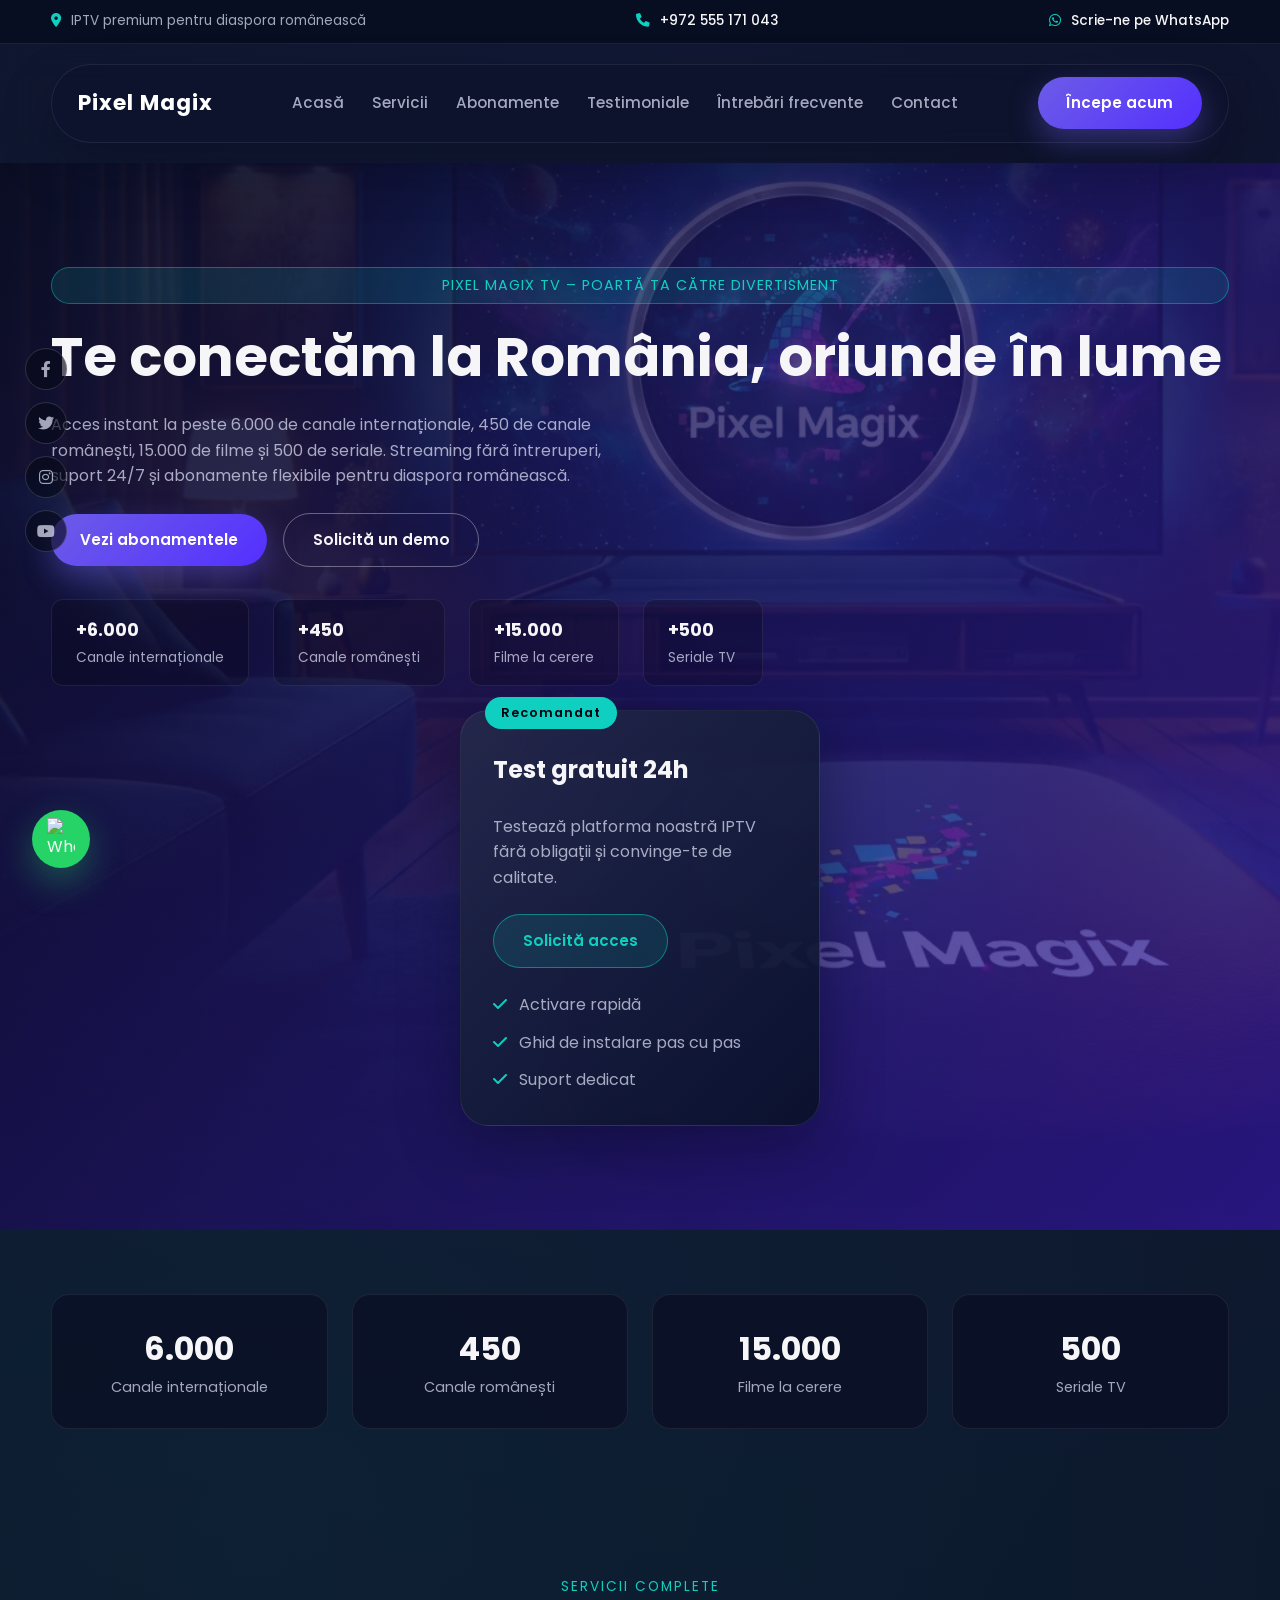
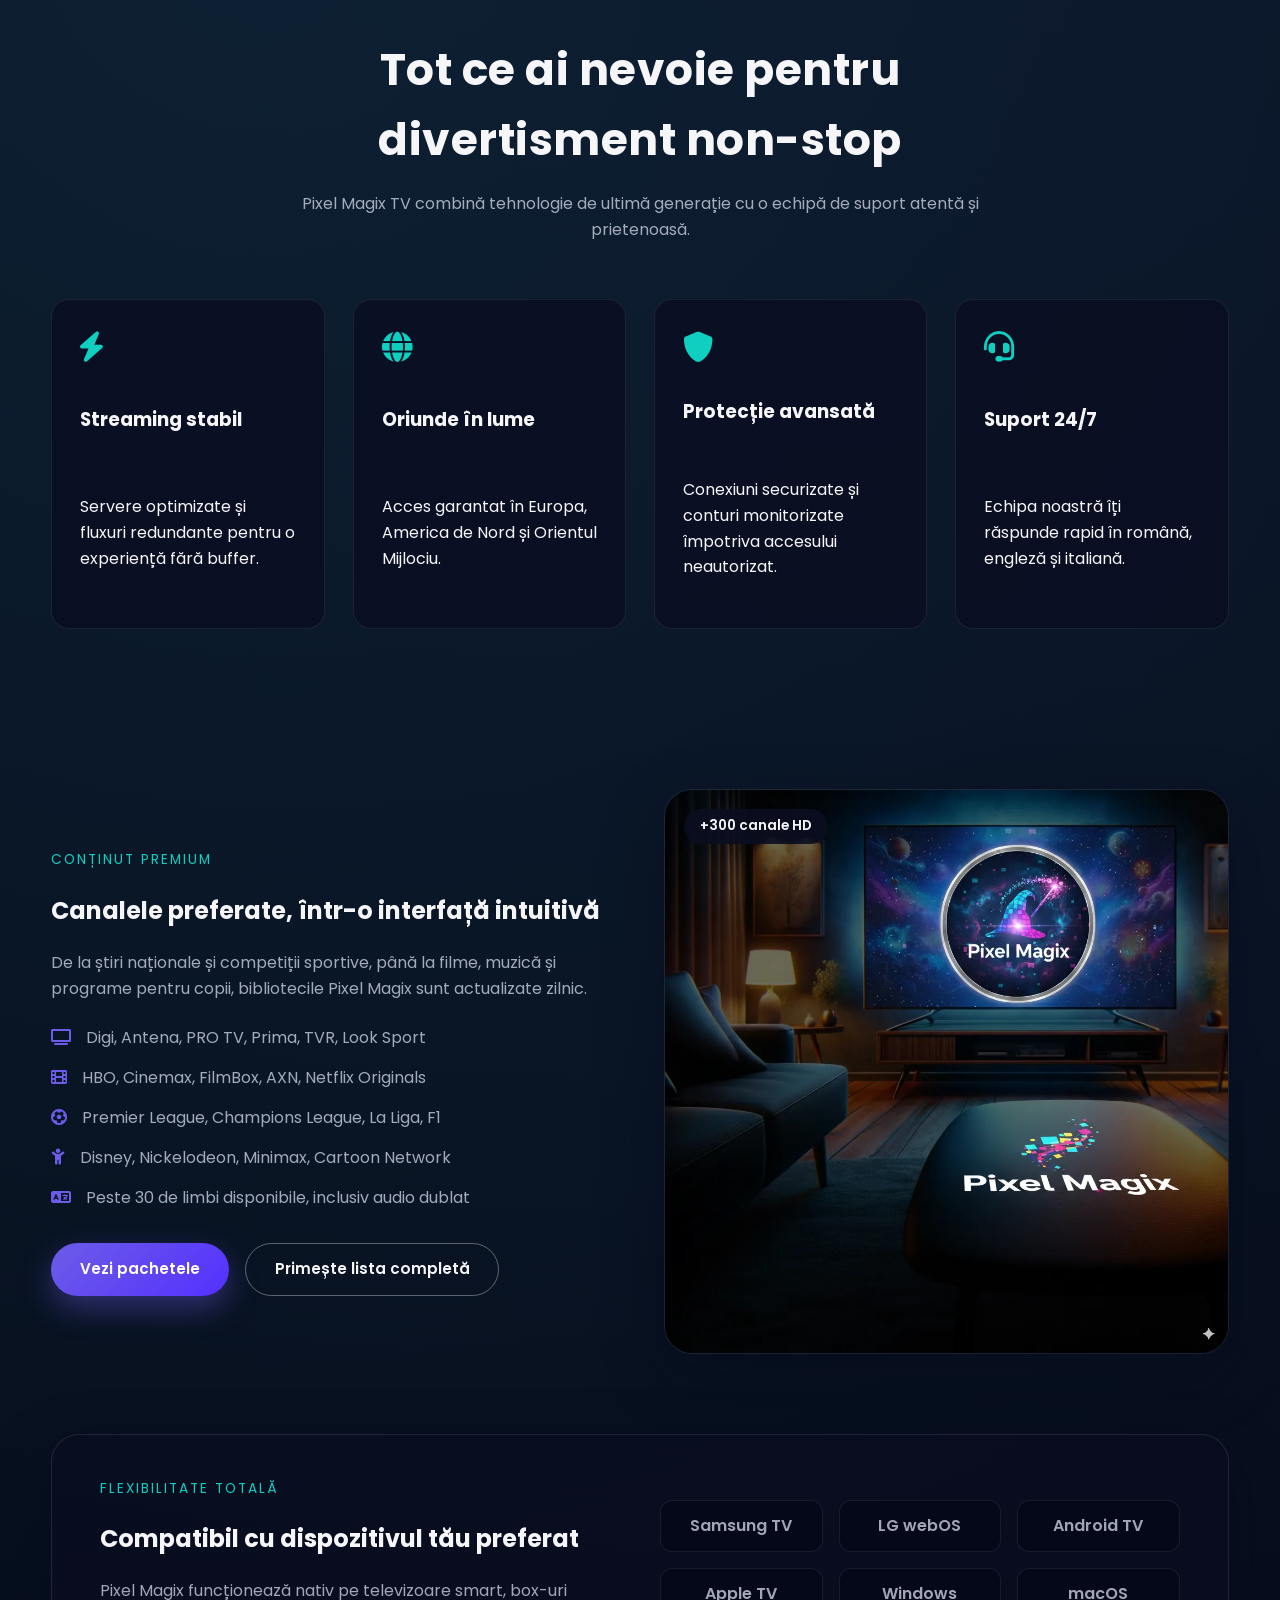
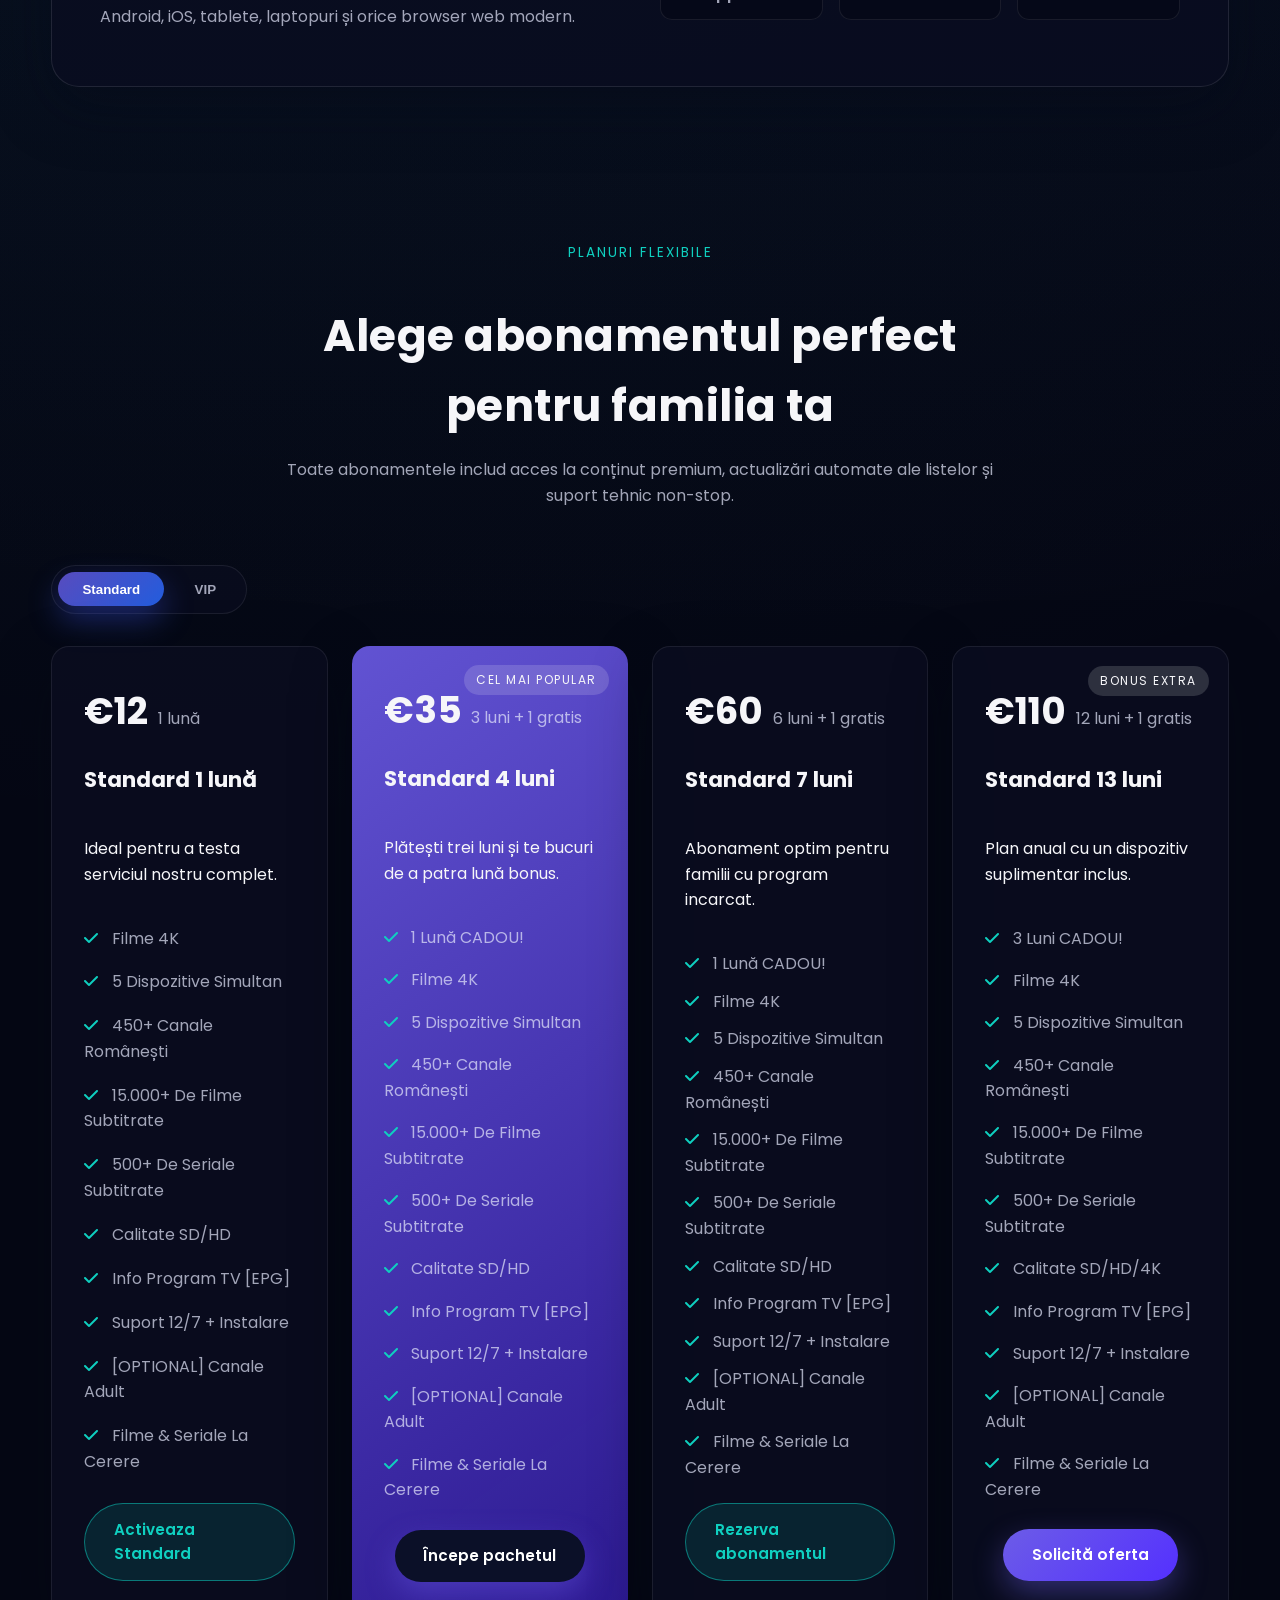
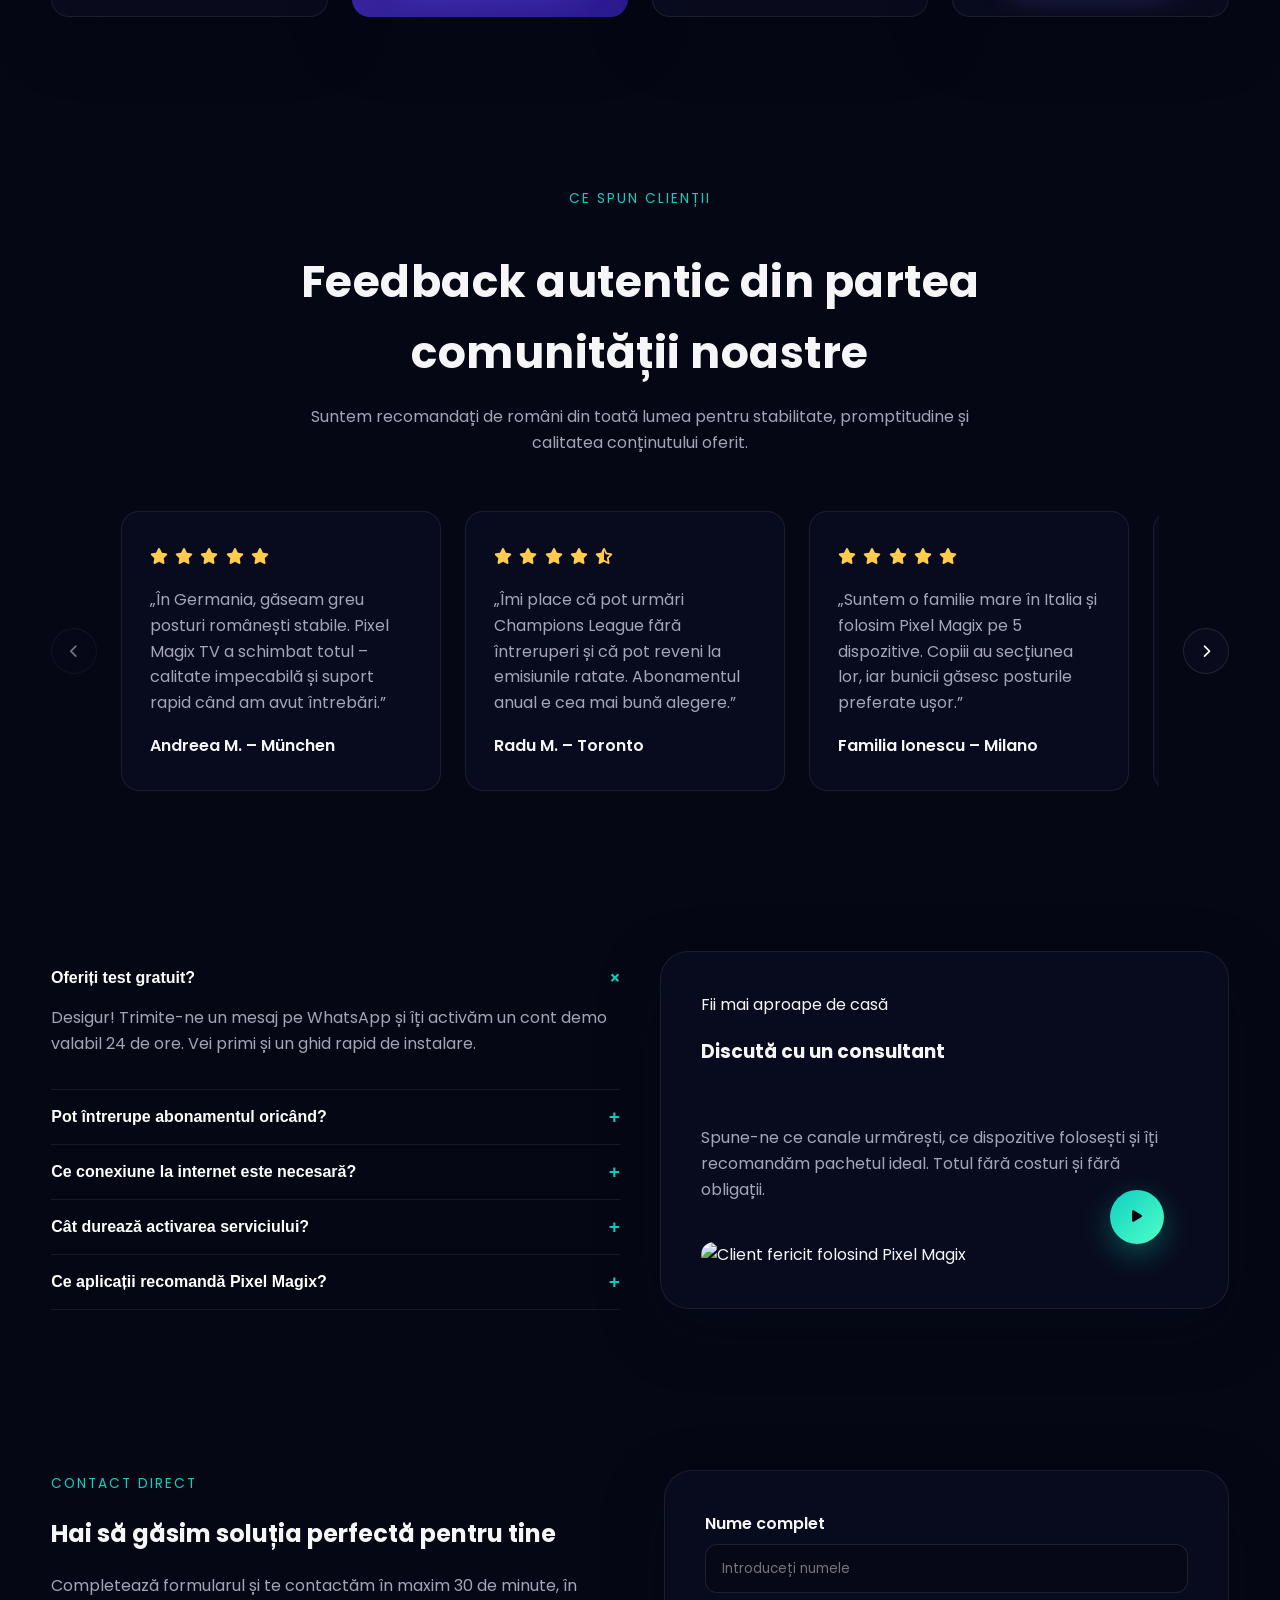
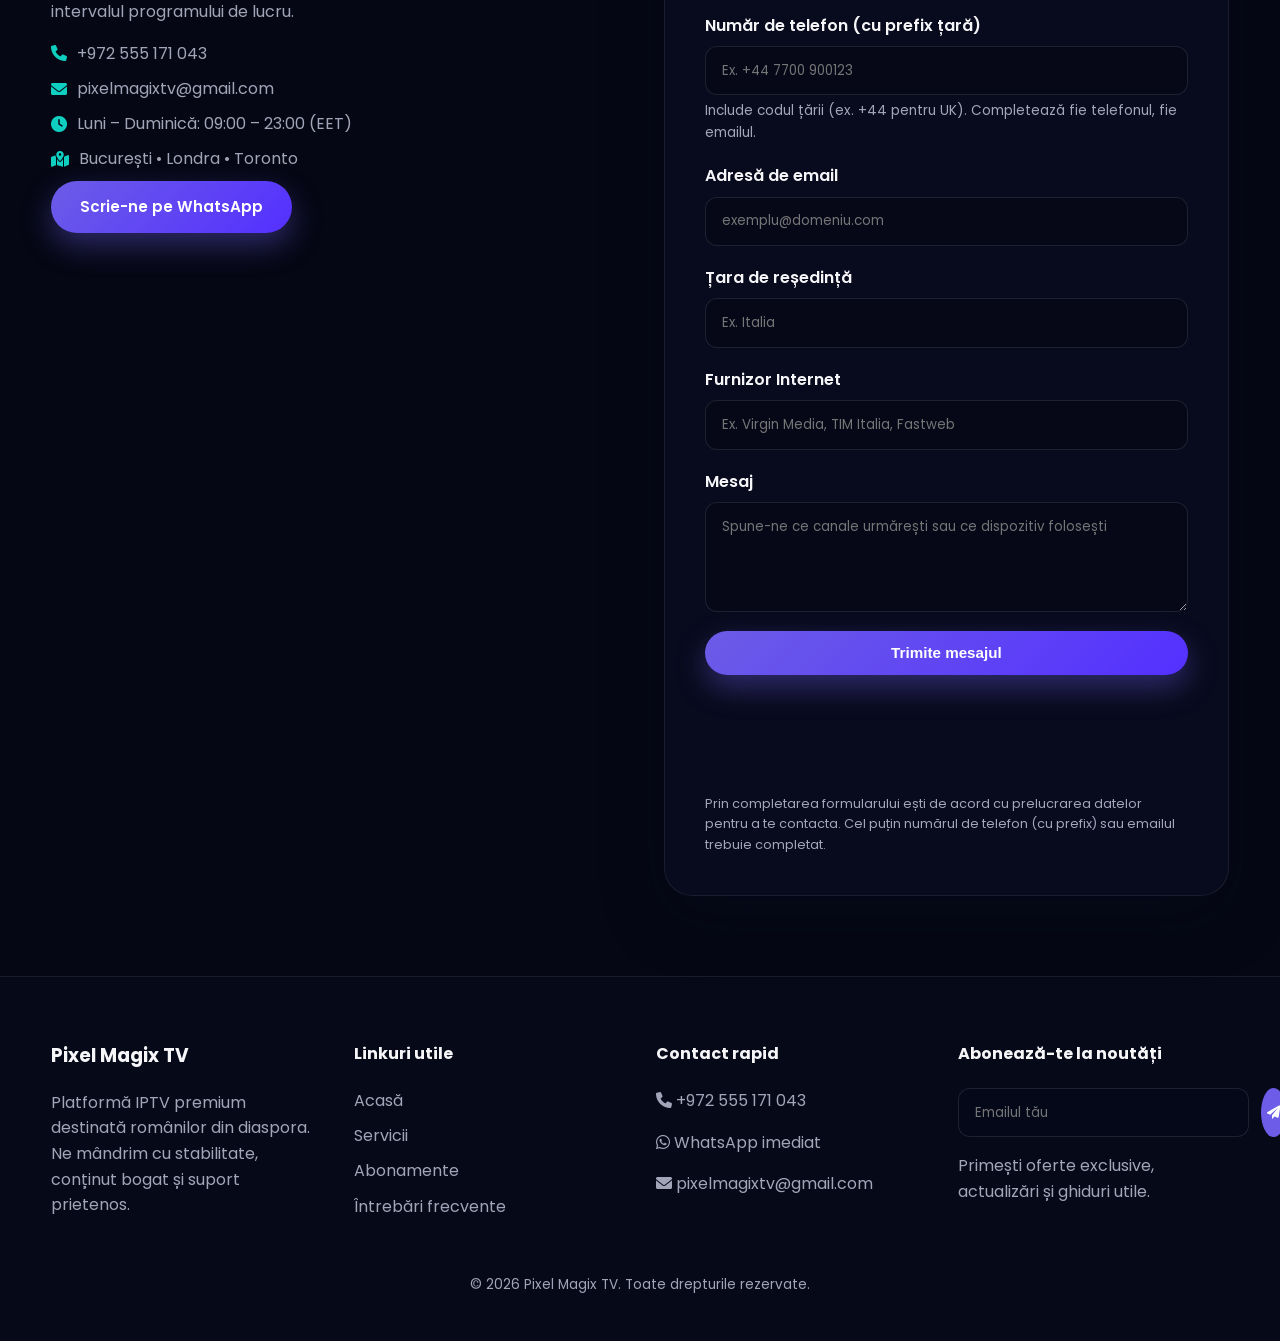
==== index.html @ f7259705 "feat(contact): integrate EmailJS for form submission with spam protection - Add EmailJS SDK script t" ====
﻿<!DOCTYPE html>
<html lang="ro">

<head>
    <meta charset="UTF-8">
    <meta name="viewport" content="width=device-width, initial-scale=1.0">
    <title>Pixel Magix TV – Poartă ta către divertisment</title>
    <meta name="description"
        content="Pixel Magix TV aduce cele mai îndrăgite canale, filme și seriale direct la tine, oriunde în lume. Descoperă abonamente flexibile, suport rapid și soluții IPTV premium.">
    <link rel="stylesheet" href="style.css">
    <link href="https://fonts.googleapis.com/css2?family=Poppins:wght@300;400;500;600;700&display=swap"
        rel="stylesheet">
    <link href="https://unpkg.com/aos@2.3.1/dist/aos.css" rel="stylesheet">
    <link rel="stylesheet" href="https://cdnjs.cloudflare.com/ajax/libs/font-awesome/6.0.0-beta3/css/all.min.css">
</head>

<body>
    <canvas id="fluid" class="fluid-canvas" aria-hidden="true"></canvas>

    <header class="top-bar">
        <div class="container top-bar__content">
            <span><i class="fas fa-map-marker-alt"></i> IPTV premium pentru diaspora românească</span>
            <span><i class="fas fa-phone"></i> <a href="https://wa.me/972555171043" target="_blank" rel="noopener">+972
                    555 171 043</a></span>
            <span><i class="fab fa-whatsapp"></i> <a href="https://wa.me/972555171043" target="_blank"
                    rel="noopener">Scrie-ne pe WhatsApp</a></span>
        </div>
    </header>

    <header class="navbar">
        <div class="container navbar__container">
            <a href="#hero" class="logo">Pixel Magix</a>
            <nav class="main-nav">
                <ul class="nav-links">
                    <li><a href="#hero">Acasă</a></li>
                    <li><a href="#servicii">Servicii</a></li>
                    <li><a href="#abonamente">Abonamente</a></li>
                    <li><a href="#testimoniale">Testimoniale</a></li>
                    <li><a href="#faq">Întrebări frecvente</a></li>
                    <li><a href="#contact">Contact</a></li>
                </ul>
            </nav>
            <div class="nav-buttons">
                <a href="https://wa.me/972555171043" class="btn btn--primary">Începe acum</a>
                <button class="hamburger" aria-label="Deschide meniul">
                    <span></span>
                    <span></span>
                    <span></span>
                </button>
            </div>
        </div>
    </header>

    <div class="sidebar">
        <button class="close-btn" aria-label="Închide meniul">&times;</button>
        <div class="sidebar-content">
            <h3 class="sidebar-title">Pixel Magix</h3>
            <p class="sidebar-description">Cu Pixel Magix TV, distanța nu mai este o barieră. Oferim servicii IPTV
                sigure, rapide și curate, astfel încât să te poți bucura de canalele preferate oriunde ai fi pe glob.
            </p>
            <div class="sidebar-contact">
                <h4>Program suport</h4>
                <p><i class="fas fa-clock"></i> Luni – Duminică: 09:00 – 23:00</p>
                <p><i class="fas fa-phone"></i> <a href="https://wa.me/972555171043" target="_blank" rel="noopener">+972
                        555 171 043</a></p>
                <p><i class="fas fa-envelope"></i> <a href="mailto:pixelmagixtv@gmail.com">pixelmagixtv@gmail.com</a>
                </p>
            </div>
            <div class="social-media">
                <a href="https://www.facebook.com/RaduCristiBMCmedia/" target="_blank" rel="noopener"
                    aria-label="Facebook"><i class="fab fa-facebook-f"></i></a>
                <a href="#" aria-label="Twitter"><i class="fab fa-twitter"></i></a>
                <a href="#" aria-label="Instagram"><i class="fab fa-instagram"></i></a>
                <a href="#" aria-label="YouTube"><i class="fab fa-youtube"></i></a>
            </div>
        </div>
    </div>
    <div class="overlay"></div>

    <div class="social-icons-fixed">
        <a href="https://www.facebook.com/RaduCristiBMCmedia/" target="_blank" rel="noopener" aria-label="Facebook"><i
                class="fab fa-facebook-f"></i></a>
        <a href="#" aria-label="Twitter"><i class="fab fa-twitter"></i></a>
        <a href="#" aria-label="Instagram"><i class="fab fa-instagram"></i></a>
        <a href="#" aria-label="YouTube"><i class="fab fa-youtube"></i></a>
    </div>

    <main>
        <section id="hero" class="hero-section">
            <div class="hero-overlay"></div>
            <div class="container hero-content">
                <div class="hero-text" data-aos="fade-right">
                    <span class="hero-tag">Pixel Magix TV – Poartă ta către divertisment</span>
                    <h1 class="hero-title">Te conectăm la România, oriunde în lume</h1>
                    <p class="hero-subtitle">Acces instant la peste 6.000 de canale internaționale, 450 de canale
                        românești, 15.000 de filme și 500 de seriale. Streaming fără întreruperi, suport 24/7 și
                        abonamente flexibile pentru diaspora românească.</p>
                    <div class="hero-actions">
                        <a href="#abonamente" class="btn btn--primary">Vezi abonamentele</a>
                        <a href="#contact" class="btn btn--ghost">Solicită un demo</a>
                    </div>
                    <div class="hero-highlights">
                        <div>
                            <strong>+6.000</strong>
                            <span>Canale internaționale</span>
                        </div>
                        <div>
                            <strong>+450</strong>
                            <span>Canale românești</span>
                        </div>
                        <div>
                            <strong>+15.000</strong>
                            <span>Filme la cerere</span>
                        </div>
                        <div>
                            <strong>+500</strong>
                            <span>Seriale TV</span>
                        </div>
                    </div>
                    <div class="hero-media" data-aos="fade-left">
                        <div class="hero-card">
                            <span class="hero-card__tag">Recomandat</span>
                            <h3>Test gratuit 24h</h3>
                            <p>Testează platforma noastră IPTV fără obligații și convinge-te de calitate.</p>
                            <a href="https://wa.me/972555171043" class="btn btn--secondary">Solicită acces</a>
                            <ul class="hero-card__list">
                                <li><i class="fas fa-check"></i> Activare rapidă</li>
                                <li><i class="fas fa-check"></i> Ghid de instalare pas cu pas</li>
                                <li><i class="fas fa-check"></i> Suport dedicat</li>
                            </ul>
                        </div>
                    </div>
                </div>
        </section>
        <section id="stats" class="stats-section">
            <div class="container stats-grid">
                <article class="stat-card" data-aos="zoom-in" data-target="6000">
                    <span class="stat-value">0</span>
                    <span class="stat-label">Canale internaționale</span>
                </article>
                <article class="stat-card" data-aos="zoom-in" data-target="450">
                    <span class="stat-value">0</span>
                    <span class="stat-label">Canale românești</span>
                </article>
                <article class="stat-card" data-aos="zoom-in" data-target="15000">
                    <span class="stat-value">0</span>
                    <span class="stat-label">Filme la cerere</span>
                </article>
                <article class="stat-card" data-aos="zoom-in" data-target="500">
                    <span class="stat-value">0</span>
                    <span class="stat-label">Seriale TV</span>
                </article>
            </div>
        </section>

        <section id="servicii" class="services-section">
            <div class="container">
                <div class="section-header" data-aos="fade-up">
                    <span class="section-tag">Servicii complete</span>
                    <h2>Tot ce ai nevoie pentru divertisment non-stop</h2>
                    <p>Pixel Magix TV combină tehnologie de ultimă generație cu o echipă de suport atentă și
                        prietenoasă.</p>
                </div>
                <div class="services-grid">
                    <article class="service-card" data-aos="fade-up" data-aos-delay="50">
                        <i class="fas fa-bolt"></i>
                        <h3>Streaming stabil</h3>
                        <p>Servere optimizate și fluxuri redundante pentru o experiență fără buffer.</p>
                    </article>
                    <article class="service-card" data-aos="fade-up" data-aos-delay="150">
                        <i class="fas fa-globe"></i>
                        <h3>Oriunde în lume</h3>
                        <p>Acces garantat în Europa, America de Nord și Orientul Mijlociu.</p>
                    </article>
                    <article class="service-card" data-aos="fade-up" data-aos-delay="250">
                        <i class="fas fa-shield-alt"></i>
                        <h3>Protecție avansată</h3>
                        <p>Conexiuni securizate și conturi monitorizate împotriva accesului neautorizat.</p>
                    </article>
                    <article class="service-card" data-aos="fade-up" data-aos-delay="350">
                        <i class="fas fa-headset"></i>
                        <h3>Suport 24/7</h3>
                        <p>Echipa noastră îți răspunde rapid în română, engleză și italiană.</p>
                    </article>
                </div>
            </div>
        </section>

        <section id="channels" class="channels-section">
            <div class="container channels-grid">
                <div class="channels-text" data-aos="fade-right">
                    <span class="section-tag">Conținut premium</span>
                    <h2>Canalele preferate, într-o interfață intuitivă</h2>
                    <p>De la știri naționale și competiții sportive, până la filme, muzică și programe pentru copii,
                        bibliotecile Pixel Magix sunt actualizate zilnic.</p>
                    <ul class="channels-list">
                        <li><i class="fas fa-tv"></i> Digi, Antena, PRO TV, Prima, TVR, Look Sport</li>
                        <li><i class="fas fa-film"></i> HBO, Cinemax, FilmBox, AXN, Netflix Originals</li>
                        <li><i class="fas fa-futbol"></i> Premier League, Champions League, La Liga, F1</li>
                        <li><i class="fas fa-child"></i> Disney, Nickelodeon, Minimax, Cartoon Network</li>
                        <li><i class="fas fa-language"></i> Peste 30 de limbi disponibile, inclusiv audio dublat</li>
                    </ul>
                    <div class="channels-cta">
                        <a href="#abonamente" class="btn btn--primary">Vezi pachetele</a>
                        <a href="#contact" class="btn btn--ghost">Primește lista completă</a>
                    </div>
                </div>
                <div class="channels-media" data-aos="fade-left">
                    <div class="channels-card">
                        <img src="background.webp" alt="Interfața Pixel Magix" loading="lazy">
                        <div class="channels-card__badge">+300 canale HD</div>
                    </div>
                </div>
            </div>
        </section>

        <section id="devices" class="devices-section">
            <div class="container devices-grid" data-aos="fade-up">
                <div class="devices-text">
                    <span class="section-tag">Flexibilitate totală</span>
                    <h2>Compatibil cu dispozitivul tău preferat</h2>
                    <p>Pixel Magix funcționează nativ pe televizoare smart, box-uri Android, iOS, tablete, laptopuri și
                        orice browser web modern.</p>
                </div>
                <div class="devices-logos">
                    <span>Samsung TV</span>
                    <span>LG webOS</span>
                    <span>Android TV</span>
                    <span>Apple TV</span>
                    <span>Windows</span>
                    <span>macOS</span>
                </div>
            </div>
        </section>

        <section id="abonamente" class="pricing-section">
            <div class="container">
                <div class="section-header" data-aos="fade-up">
                    <span class="section-tag">Planuri flexibile</span>
                    <h2>Alege abonamentul perfect pentru familia ta</h2>
                    <p>Toate abonamentele includ acces la conținut premium, actualizări automate ale listelor și suport
                        tehnic non-stop.</p>
                </div>
                <div class="toggle-container" data-aos="fade-up">
                    <button class="toggle-btn active" data-plan="standard">Standard</button>
                    <button class="toggle-btn" data-plan="vip">VIP</button>
                </div>
                <div class="pricing-wrapper">
                    <div class="pricing-grid active" id="standard-plans">
                        <article class="pricing-card" data-aos="fade-up" data-aos-delay="50">
                            <div class="price-header">
                                <span class="price-value" data-price="12">€12</span>
                                <span class="price-duration">1 lună</span>
                            </div>
                            <h3 class="plan-name">Standard 1 lună</h3>
                            <p>Ideal pentru a testa serviciul nostru complet.</p>
                            <ul class="features-list">
                                <li><i class="fas fa-check"></i> Filme 4K</li>
                                <li><i class="fas fa-check"></i> 5 Dispozitive Simultan</li>
                                <li><i class="fas fa-check"></i> 450+ Canale Românești</li>
                                <li><i class="fas fa-check"></i> 15.000+ De Filme Subtitrate</li>
                                <li><i class="fas fa-check"></i> 500+ De Seriale Subtitrate</li>
                                <li><i class="fas fa-check"></i> Calitate SD/HD</li>
                                <li><i class="fas fa-check"></i> Info Program TV [EPG]</li>
                                <li><i class="fas fa-check"></i> Suport 12/7 + Instalare</li>
                                <li><i class="fas fa-check"></i> [OPTIONAL] Canale Adult</li>
                                <li><i class="fas fa-check"></i> Filme &amp; Seriale La Cerere</li>
                            </ul>
                            <a href="https://wa.me/972555171043" class="btn btn--secondary">Activeaza Standard</a>
                        </article>
                        <article class="pricing-card pricing-card--highlight" data-aos="fade-up" data-aos-delay="150">
                            <div class="price-header">
                                <span class="price-value" data-price="35">€35</span>
                                <span class="price-duration">3 luni + 1 gratis</span>
                            </div>
                            <h3 class="plan-name">Standard 4 luni</h3>
                            <span class="plan-badge">Cel mai popular</span>
                            <p>Plătești trei luni și te bucuri de a patra lună bonus.</p>
                            <ul class="features-list">
                                <li><i class="fas fa-check"></i> 1 Lună CADOU!</li>
                                <li><i class="fas fa-check"></i> Filme 4K</li>
                                <li><i class="fas fa-check"></i> 5 Dispozitive Simultan</li>
                                <li><i class="fas fa-check"></i> 450+ Canale Românești</li>
                                <li><i class="fas fa-check"></i> 15.000+ De Filme Subtitrate</li>
                                <li><i class="fas fa-check"></i> 500+ De Seriale Subtitrate</li>
                                <li><i class="fas fa-check"></i> Calitate SD/HD</li>
                                <li><i class="fas fa-check"></i> Info Program TV [EPG]</li>
                                <li><i class="fas fa-check"></i> Suport 12/7 + Instalare</li>
                                <li><i class="fas fa-check"></i> [OPTIONAL] Canale Adult</li>
                                <li><i class="fas fa-check"></i> Filme &amp; Seriale La Cerere</li>
                            </ul>
                            <a href="https://wa.me/972555171043" class="btn btn--primary">Începe pachetul</a>
                        </article>
                        <article class="pricing-card" data-aos="fade-up" data-aos-delay="250">
                            <div class="price-header">
                                <span class="price-value" data-price="60">€60</span>
                                <span class="price-duration">6 luni + 1 gratis</span>
                            </div>
                            <h3 class="plan-name">Standard 7 luni</h3>
                            <p>Abonament optim pentru familii cu program incarcat.</p>
                            <ul class="features-list">
                                <li><i class="fas fa-check"></i> 1 Lună CADOU!</li>
                                <li><i class="fas fa-check"></i> Filme 4K</li>
                                <li><i class="fas fa-check"></i> 5 Dispozitive Simultan</li>
                                <li><i class="fas fa-check"></i> 450+ Canale Românești</li>
                                <li><i class="fas fa-check"></i> 15.000+ De Filme Subtitrate</li>
                                <li><i class="fas fa-check"></i> 500+ De Seriale Subtitrate</li>
                                <li><i class="fas fa-check"></i> Calitate SD/HD</li>
                                <li><i class="fas fa-check"></i> Info Program TV [EPG]</li>
                                <li><i class="fas fa-check"></i> Suport 12/7 + Instalare</li>
                                <li><i class="fas fa-check"></i> [OPTIONAL] Canale Adult</li>
                                <li><i class="fas fa-check"></i> Filme &amp; Seriale La Cerere</li>
                            </ul>
                            <a href="https://wa.me/972555171043" class="btn btn--secondary">Rezerva abonamentul</a>
                        </article>
                        <article class="pricing-card" data-aos="fade-up" data-aos-delay="350">
                            <div class="price-header">
                                <span class="price-value" data-price="110">€110</span>
                                <span class="price-duration">12 luni + 1 gratis</span>
                            </div>
                            <h3 class="plan-name">Standard 13 luni</h3>
                            <span class="plan-badge">Bonus extra</span>
                            <p>Plan anual cu un dispozitiv suplimentar inclus.</p>
                            <ul class="features-list">
                                <li><i class="fas fa-check"></i> 3 Luni CADOU!</li>
                                <li><i class="fas fa-check"></i> Filme 4K</li>
                                <li><i class="fas fa-check"></i> 5 Dispozitive Simultan</li>
                                <li><i class="fas fa-check"></i> 450+ Canale Românești</li>
                                <li><i class="fas fa-check"></i> 15.000+ De Filme Subtitrate</li>
                                <li><i class="fas fa-check"></i> 500+ De Seriale Subtitrate</li>
                                <li><i class="fas fa-check"></i> Calitate SD/HD/4K</li>
                                <li><i class="fas fa-check"></i> Info Program TV [EPG]</li>
                                <li><i class="fas fa-check"></i> Suport 12/7 + Instalare</li>
                                <li><i class="fas fa-check"></i> [OPTIONAL] Canale Adult</li>
                                <li><i class="fas fa-check"></i> Filme &amp; Seriale La Cerere</li>
                            </ul>
                            <a href="https://wa.me/972555171043" class="btn btn--primary">Solicită oferta</a>
                        </article>
                    </div>
                    <div class="pricing-grid" id="vip-plans">
                        <article class="pricing-card" data-aos="fade-up" data-aos-delay="50">
                            <div class="price-header">
                                <span class="price-value" data-price="14">€14</span>
                                <span class="price-duration">1 lună</span>
                            </div>
                            <h3 class="plan-name">VIP 1 lună</h3>
                            <p>Experienta premium pentru cei care vor maximum din prima zi.</p>
                            <ul class="features-list">
                                <li><i class="fas fa-check"></i> Filme 4K</li>
                                <li><i class="fas fa-check"></i> 5 Dispozitive Simultan</li>
                                <li><i class="fas fa-check"></i> 450+ Canale Românești</li>
                                <li><i class="fas fa-check"></i> Canale Internaționale</li>
                                <li><i class="fas fa-check"></i> 15.000+ De Filme Subtitrate</li>
                                <li><i class="fas fa-check"></i> 500+ De Seriale Subtitrate</li>
                                <li><i class="fas fa-check"></i> Calitate SD/HD/4K</li>
                                <li><i class="fas fa-check"></i> Info Program TV [EPG]</li>
                                <li><i class="fas fa-check"></i> Suport 12/7 + Instalare</li>
                                <li><i class="fas fa-check"></i> [OPTIONAL] Canale Adult</li>
                                <li><i class="fas fa-check"></i> Filme &amp; Seriale La Cerere</li>
                            </ul>
                            <a href="https://wa.me/972555171043" class="btn btn--secondary">Activeaza VIP</a>
                        </article>
                        <article class="pricing-card pricing-card--highlight" data-aos="fade-up" data-aos-delay="150">
                            <div class="price-header">
                                <span class="price-value" data-price="39">€39</span>
                                <span class="price-duration">3 luni + 1 gratis</span>
                            </div>
                            <h3 class="plan-name">VIP 4 luni</h3>
                            <span class="plan-badge">Preferatul clientilor</span>
                            <p>Plătești trei luni, primești a patra lună cadou plus acces premium.</p>
                            <ul class="features-list">
                                <li><i class="fas fa-check"></i> 1 Lună CADOU!</li>
                                <li><i class="fas fa-check"></i> Filme 4K</li>
                                <li><i class="fas fa-check"></i> 5 Dispozitive Simultan</li>
                                <li><i class="fas fa-check"></i> 450+ Canale Românești</li>
                                <li><i class="fas fa-check"></i> Canale Internaționale</li>
                                <li><i class="fas fa-check"></i> 15.000+ De Filme Subtitrate</li>
                                <li><i class="fas fa-check"></i> 500+ De Seriale Subtitrate</li>
                                <li><i class="fas fa-check"></i> Calitate SD/HD/4K</li>
                                <li><i class="fas fa-check"></i> Info Program TV [EPG]</li>
                                <li><i class="fas fa-check"></i> Suport 12/7 + Instalare</li>
                                <li><i class="fas fa-check"></i> [OPTIONAL] Canale Adult</li>
                                <li><i class="fas fa-check"></i> Filme &amp; Seriale La Cerere</li>
                            </ul>
                            <a href="https://wa.me/972555171043" class="btn btn--primary">Upgrade acum</a>
                        </article>
                        <article class="pricing-card" data-aos="fade-up" data-aos-delay="250">
                            <div class="price-header">
                                <span class="price-value" data-price="69">€69</span>
                                <span class="price-duration">6 luni + 2 gratis</span>
                            </div>
                            <h3 class="plan-name">VIP 8 luni</h3>
                            <p>Perfect pentru familii care vor toate avantajele premium.</p>
                            <ul class="features-list">
                                <li><i class="fas fa-check"></i> 2 Luni CADOU!</li>
                                <li><i class="fas fa-check"></i> Filme 4K</li>
                                <li><i class="fas fa-check"></i> 5 Dispozitive Simultan</li>
                                <li><i class="fas fa-check"></i> 450+ Canale Românești</li>
                                <li><i class="fas fa-check"></i> Canale Internaționale</li>
                                <li><i class="fas fa-check"></i> 15.000+ De Filme Subtitrate</li>
                                <li><i class="fas fa-check"></i> 500+ De Seriale Subtitrate</li>
                                <li><i class="fas fa-check"></i> Calitate SD/HD/4K</li>
                                <li><i class="fas fa-check"></i> Info Program TV [EPG]</li>
                                <li><i class="fas fa-check"></i> Suport 12/7 + Instalare</li>
                                <li><i class="fas fa-check"></i> [OPTIONAL] Canale Adult</li>
                                <li><i class="fas fa-check"></i> Filme &amp; Seriale La Cerere</li>
                            </ul>
                            <a href="https://wa.me/972555171043" class="btn btn--secondary">Rezerva VIP</a>
                        </article>
                        <article class="pricing-card" data-aos="fade-up" data-aos-delay="350">
                            <div class="price-header">
                                <span class="price-value" data-price="139">€139</span>
                                <span class="price-duration">12 luni + 2 gratis</span>
                            </div>
                            <h3 class="plan-name">VIP 14 luni</h3>
                            <span class="plan-badge">Maxim avantaj</span>
                            <p>Plan anual cu două luni bonus și suport complet dedicat.</p>
                            <ul class="features-list">
                                <li><i class="fas fa-check"></i> 4 Luni CADOU!</li>
                                <li><i class="fas fa-check"></i> Filme 4K</li>
                                <li><i class="fas fa-check"></i> 5 Dispozitive Simultan</li>
                                <li><i class="fas fa-check"></i> 450+ Canale Românești</li>
                                <li><i class="fas fa-check"></i> Canale Internaționale</li>
                                <li><i class="fas fa-check"></i> 15.000+ De Filme Subtitrate</li>
                                <li><i class="fas fa-check"></i> 500+ De Seriale Subtitrate</li>
                                <li><i class="fas fa-check"></i> Calitate SD/HD/4K</li>
                                <li><i class="fas fa-check"></i> Info Program TV [EPG]</li>
                                <li><i class="fas fa-check"></i> Suport 12/7 + Instalare</li>
                                <li><i class="fas fa-check"></i> [OPTIONAL] Canale Adult</li>
                                <li><i class="fas fa-check"></i> Filme &amp; Seriale La Cerere</li>
                            </ul>
                            <a href="https://wa.me/972555171043" class="btn btn--primary">Discută cu noi</a>
                        </article>
                    </div>
                </div>
            </div>
        </section>

        <section id="testimoniale" class="testimonials-section">
            <div class="container">
                <div class="section-header" data-aos="fade-up">
                    <span class="section-tag">Ce spun clienții</span>
                    <h2>Feedback autentic din partea comunității noastre</h2>
                    <p>Suntem recomandați de români din toată lumea pentru stabilitate, promptitudine și calitatea
                        conținutului oferit.</p>
                </div>
                <div class="testimonials-slider" data-aos="fade-up">
                    <button class="slider-btn slider-btn--prev" aria-label="Anterior"><i
                            class="fas fa-chevron-left"></i></button>
                    <div class="testimonials-window">
                        <div class="testimonials-track">
                            <article class="testimonial-card">
                                <div class="testimonial-rating">
                                    <i class="fas fa-star"></i>
                                    <i class="fas fa-star"></i>
                                    <i class="fas fa-star"></i>
                                    <i class="fas fa-star"></i>
                                    <i class="fas fa-star"></i>
                                </div>
                                <p>„În Germania, găseam greu posturi românești stabile. Pixel Magix TV a schimbat totul
                                    – calitate impecabilă și suport rapid când am avut întrebări.”</p>
                                <span class="testimonial-author">Andreea M. – München</span>
                            </article>
                            <article class="testimonial-card">
                                <div class="testimonial-rating">
                                    <i class="fas fa-star"></i>
                                    <i class="fas fa-star"></i>
                                    <i class="fas fa-star"></i>
                                    <i class="fas fa-star"></i>
                                    <i class="fas fa-star-half-alt"></i>
                                </div>
                                <p>„Îmi place că pot urmări Champions League fără întreruperi și că pot reveni la
                                    emisiunile ratate. Abonamentul anual e cea mai bună alegere.”</p>
                                <span class="testimonial-author">Radu M. – Toronto</span>
                            </article>
                            <article class="testimonial-card">
                                <div class="testimonial-rating">
                                    <i class="fas fa-star"></i>
                                    <i class="fas fa-star"></i>
                                    <i class="fas fa-star"></i>
                                    <i class="fas fa-star"></i>
                                    <i class="fas fa-star"></i>
                                </div>
                                <p>„Suntem o familie mare în Italia și folosim Pixel Magix pe 5 dispozitive. Copiii au
                                    secțiunea lor, iar bunicii găsesc posturile preferate ușor.”</p>
                                <span class="testimonial-author">Familia Ionescu – Milano</span>
                            </article>
                            <article class="testimonial-card">
                                <div class="testimonial-rating">
                                    <i class="fas fa-star"></i>
                                    <i class="fas fa-star"></i>
                                    <i class="fas fa-star"></i>
                                    <i class="fas fa-star"></i>
                                    <i class="fas fa-star"></i>
                                </div>
                                <p>„Suportul tehnic răspunde rapid, iar platforma rămâne stabilă chiar și la meciuri
                                    importante.”</p>
                                <span class="testimonial-author">Marius M. – Londra</span>
                            </article>
                        </div>
                    </div>
                    <button class="slider-btn slider-btn--next" aria-label="Următor"><i
                            class="fas fa-chevron-right"></i></button>
                </div>
            </div>
        </section>
        <section id="faq" class="faq-section">
            <div class="container faq-container">
                <div class="faq-left" data-aos="fade-right">
                    <div class="faq-item">
                        <button class="faq-question active">Oferiți test gratuit?</button>
                        <div class="faq-answer" style="max-height: fit-content;">
                            <p>Desigur! Trimite-ne un mesaj pe WhatsApp și îți activăm un cont demo valabil 24 de ore.
                                Vei primi și un ghid rapid de instalare.</p>
                        </div>
                    </div>
                    <div class="faq-item">
                        <button class="faq-question">Pot întrerupe abonamentul oricând?</button>
                        <div class="faq-answer">
                            <p>Abonamentele se prelungesc doar la cerere. Nu percepem plăți recurente automate, astfel
                                încât să controlezi în totalitate abonamentul.</p>
                        </div>
                    </div>
                    <div class="faq-item">
                        <button class="faq-question">Ce conexiune la internet este necesară?</button>
                        <div class="faq-answer">
                            <p>Pentru canale difuzate în format:<br>- 4K: minim 80 Mbit/s<br>- FULL HD: minim 40
                                Mbit/s<br>- HD: minim 30 Mbit/s<br>- SD: minim 8 Mbit/s<br>Pentru cea mai bună
                                performanță, conectează dispozitivul prin cablu sau Wi-Fi 5 GHz.</p>
                        </div>
                    </div>
                    <div class="faq-item">
                        <button class="faq-question">Cât durează activarea serviciului?</button>
                        <div class="faq-answer">
                            <p>După confirmarea plății, activăm abonamentul în 5-10 minute. Îți trimitem credențialele
                                și instrucțiunile direct pe email sau WhatsApp.</p>
                        </div>
                    </div>
                    <div class="faq-item">
                        <button class="faq-question">Ce aplicații recomandă Pixel Magix?</button>
                        <div class="faq-answer">
                            <p>BMC sau XCloud TV. La cerere, îți configurăm remote aplicația preferată.</p>
                        </div>
                    </div>
                </div>
                <div class="faq-right" data-aos="fade-left">
                    <div class="promo-card">
                        <div class="promo-header">
                            <span class="promo-tag">Fii mai aproape de casă</span>
                            <h3 class="promo-title">Discută cu un consultant</h3>
                        </div>
                        <p class="promo-description">Spune-ne ce canale urmărești, ce dispozitive folosești și îți
                            recomandăm pachetul ideal. Totul fără costuri și fără obligații.</p>
                        <div class="promo-image-container">
                            <img src="https://images.unsplash.com/photo-1525182008055-f88b95ff7980?auto=format&fit=crop&w=600&q=80"
                                alt="Client fericit folosind Pixel Magix" loading="lazy">
                            <button class="play-button" aria-label="Vezi prezentarea"><i
                                    class="fas fa-play"></i></button>
                        </div>
                    </div>
                </div>
            </div>
        </section>

        <section id="contact" class="contact-section">
            <div class="container contact-grid">
                <div class="contact-info" data-aos="fade-right">
                    <span class="section-tag">Contact direct</span>
                    <h2>Hai să găsim soluția perfectă pentru tine</h2>
                    <p>Completează formularul și te contactăm în maxim 30 de minute, în intervalul programului de lucru.
                    </p>
                    <div class="contact-details">
                        <p><i class="fas fa-phone"></i> <a href="https://wa.me/972555171043" target="_blank"
                                rel="noopener">+972 555 171 043</a></p>
                        <p><i class="fas fa-envelope"></i> <a
                                href="mailto:pixelmagixtv@gmail.com">pixelmagixtv@gmail.com</a></p>
                        <p><i class="fas fa-clock"></i> Luni – Duminică: 09:00 – 23:00 (EET)</p>
                        <p><i class="fas fa-map-marked-alt"></i> București • Londra • Toronto</p>
                    </div>
                    <div class="contact-cta">
                        <a href="https://wa.me/972555171043" class="btn btn--primary">Scrie-ne pe WhatsApp</a>
                    </div>
                </div>
                <div class="contact-form" data-aos="fade-left">
                    <form id="contact-form" action="#" method="post" aria-label="Formular contact">
                        <div class="form-group">
                            <label for="nume">Nume complet</label>
                            <input type="text" id="nume" name="nume" placeholder="Introduceți numele" required>
                        </div>
                        <div class="form-group">
                            <label for="telefon">Număr de telefon (cu prefix țară)</label>
                            <input type="tel" id="telefon" name="telefon" placeholder="Ex. +44 7700 900123">
                            <p class="input-note">Include codul țării (ex. +44 pentru UK). Completează fie telefonul, fie emailul.</p>
                        </div>
                        <div class="form-group">
                            <label for="email">Adresă de email</label>
                            <input type="email" id="email" name="email" placeholder="exemplu@domeniu.com">
                        </div>
                        <div class="form-group">
                            <label for="tara">Țara de reședință</label>
                            <input type="text" id="tara" name="tara" placeholder="Ex. Italia" required>
                        </div>
                        <div class="form-group">
                            <label for="furnizor">Furnizor Internet</label>
                            <input type="text" id="furnizor" name="furnizor"
                                placeholder="Ex. Virgin Media, TIM Italia, Fastweb">
                        </div>
                        <div class="form-group">
                            <label for="mesaj">Mesaj</label>
                            <textarea id="mesaj" name="mesaj" rows="4"
                                placeholder="Spune-ne ce canale urmărești sau ce dispozitiv folosești"></textarea>
                        </div>
                        <button type="submit" class="btn btn--primary">Trimite mesajul</button>
                        <div class="form-status" role="status" aria-live="polite" aria-atomic="true"
                            aria-hidden="true">
                            <i class="fas fa-check-circle" aria-hidden="true"></i>
                            <span>Mulțumim! Formularul a fost trimis. Revenim cât mai rapid.</span>
                        </div>
                        <div class="form-group" style="position: absolute; left: -9999px; opacity: 0; pointer-events: none;" aria-hidden="true">
                            <label for="website">Nu completa acest câmp</label>
                            <input type="text" id="website" name="website" tabindex="-1" autocomplete="off">
                        </div>
                        <p class="form-note">Prin completarea formularului ești de acord cu prelucrarea datelor pentru a
                            te contacta. Cel puțin numărul de telefon (cu prefix) sau emailul trebuie completat.</p>
                    </form>
                </div>
            </div>
        </section>
    </main>

    <footer class="footer-section">
        <div class="container footer-grid">
            <div class="footer-column">
                <h3>Pixel Magix TV</h3>
                <p>Platformă IPTV premium destinată românilor din diaspora. Ne mândrim cu stabilitate, conținut bogat și
                    suport prietenos.</p>
            </div>
            <div class="footer-column">
                <h4>Linkuri utile</h4>
                <ul>
                    <li><a href="#hero">Acasă</a></li>
                    <li><a href="#servicii">Servicii</a></li>
                    <li><a href="#abonamente">Abonamente</a></li>
                    <li><a href="#faq">Întrebări frecvente</a></li>
                </ul>
            </div>
            <div class="footer-column">
                <h4>Contact rapid</h4>
                <p><i class="fas fa-phone"></i> <a href="https://wa.me/972555171043" target="_blank" rel="noopener">+972
                        555 171 043</a></p>
                <p><i class="fab fa-whatsapp"></i> <a href="https://wa.me/972555171043" target="_blank"
                        rel="noopener">WhatsApp imediat</a></p>
                <p><i class="fas fa-envelope"></i> <a href="mailto:pixelmagixtv@gmail.com">pixelmagixtv@gmail.com</a>
                </p>
            </div>
            <div class="footer-column">
                <h4>Abonează-te la noutăți</h4>
                <form class="newsletter-form">
                    <input type="email" placeholder="Emailul tău">
                    <button type="submit"><i class="fas fa-paper-plane"></i></button>
                </form>
                <p class="newsletter-note">Primești oferte exclusive, actualizări și ghiduri utile.</p>
            </div>
        </div>
        <div class="footer-bottom">
            <p>&copy; <span id="current-year"></span> Pixel Magix TV. Toate drepturile rezervate.</p>
        </div>
    </footer>

    <button class="scroll-to-top" aria-label="Înapoi sus"><i class="fas fa-arrow-up"></i></button>

    <div class="whatsapp-bubble" id="whatsapp-bubble" aria-label="Deschide chat WhatsApp">
        <img src="https://upload.wikimedia.org/wikipedia/commons/6/6b/WhatsApp.svg" alt="WhatsApp">
    </div>

    <div class="whatsapp-chat-window" id="whatsapp-chat-window" role="dialog" aria-modal="true" aria-hidden="true">
        <div class="chat-header">
            <span>WhatsApp Chat</span>
            <button class="close-btn" id="close-chat-btn" aria-label="Închide chatul">&times;</button>
        </div>
        <div class="chat-body">
            <textarea id="whatsapp-message" placeholder="Scrie mesajul tău aici..."></textarea>
        </div>
        <div class="chat-footer">
            <button id="send-whatsapp-message">Trimite</button>
        </div>
    </div>

    <script src="https://unpkg.com/aos@2.3.1/dist/aos.js"></script>
    <script src="fluid-cursor.js" defer></script>
    <script src="https://cdn.jsdelivr.net/npm/@emailjs/browser@4/dist/email.min.js" defer></script>
    <script src="script.js"></script>
</body>

</html>
---- style.css ----
:root {
    --color-bg: #050714;
    --color-surface: rgba(14, 17, 37, 0.85);
    --color-card: rgba(20, 24, 48, 0.95);
    --color-primary: #6c5ce7;
    --color-primary-light: #9d8cff;
    --color-secondary: #0fd0c0;
    --color-accent: #ff6b6b;
    --color-text: #f6f6f9;
    --color-text-muted: rgba(230, 232, 252, 0.7);
    --color-border: rgba(255, 255, 255, 0.08);
    --shadow-soft: 0 20px 60px rgba(6, 9, 25, 0.4);
    --gradient-hero: linear-gradient(135deg, rgba(12, 16, 42, 0.8), rgba(52, 29, 168, 0.75));
    --gradient-card: linear-gradient(135deg, rgba(36, 41, 75, 0.9), rgba(8, 16, 40, 0.9));
    --radius-lg: 28px;
    --radius-md: 18px;
    --radius-sm: 12px;
    --transition: all 0.3s ease;
}

html {
    width: 100%;
    overflow-x: hidden;
}

* {
    box-sizing: border-box;
}

body {
    margin: 0;
    font-family: 'Poppins', sans-serif;
    line-height: 1.6;
    background: radial-gradient(circle at top, rgba(108, 92, 231, 0.12), transparent 50%) no-repeat,
        radial-gradient(circle at 20% 20%, rgba(15, 208, 192, 0.1), transparent 40%) no-repeat,
        var(--color-bg);
    color: var(--color-text);
    overflow-x: hidden;
}

img {
    max-width: 100%;
    display: block;
    border-radius: var(--radius-md);
}

a {
    color: inherit;
    text-decoration: none;
}

.container {
    width: min(1180px, 92%);
    margin: 0 auto;
}

.section-header {
    text-align: center;
    max-width: 720px;
    margin: 0 auto 3.5rem;
}

.section-header h2 {
    font-size: clamp(2rem, 4vw, 2.75rem);
    margin-bottom: 1rem;
    letter-spacing: 0.5px;
}

.section-header p {
    color: var(--color-text-muted);
    margin: 0;
}

.section-tag {
    display: inline-flex;
    align-items: center;
    justify-content: center;
    align-items: center;
    gap: 0.5rem;
    font-size: 0.85rem;
    letter-spacing: 2px;
    text-transform: uppercase;
    color: var(--color-secondary);
}

.btn {
    display: inline-flex;
    align-items: center;
    justify-content: center;
    align-items: center;
    justify-content: center;
    gap: 0.5rem;
    padding: 0.85rem 1.8rem;
    border-radius: 999px;
    border: none;
    font-weight: 600;
    font-size: 0.95rem;
    cursor: pointer;
    transition: var(--transition);
}

.btn--primary {
    background: linear-gradient(135deg, var(--color-primary), #5430ff);
    color: #fff;
    box-shadow: 0 12px 30px rgba(108, 92, 231, 0.4);
}

.btn--primary:hover {
    transform: translateY(-2px);
    box-shadow: 0 18px 35px rgba(108, 92, 231, 0.55);
}

.btn--secondary {
    background: rgba(15, 208, 192, 0.12);
    color: var(--color-secondary);
    border: 1px solid rgba(15, 208, 192, 0.5);
}

.btn--secondary:hover {
    background: rgba(15, 208, 192, 0.25);
}

.btn--ghost {
    background: transparent;
    color: var(--color-text);
    border: 1px solid rgba(255, 255, 255, 0.35);
}

.btn--ghost:hover {
    border-color: rgba(255, 255, 255, 0.6);
    color: #fff;
}

.top-bar {
    background: rgba(8, 13, 32, 0.85);
    backdrop-filter: blur(12px);
    border-bottom: 1px solid var(--color-border);
    color: var(--color-text-muted);
    font-size: 0.85rem;
}

.top-bar__content {
    display: flex;
    align-items: center;
    justify-content: space-between;
    gap: 1rem;
    padding: 0.65rem 0;
}

.top-bar__content i {
    color: var(--color-secondary);
    margin-right: 0.35rem;
}

.top-bar a {
    color: var(--color-text);
    font-weight: 500;
}

.navbar {
    position: sticky;
    top: 0;
    z-index: 1000;
    padding: 1.25rem 0;
    transition: background 0.4s ease, box-shadow 0.4s ease, padding 0.4s ease, transform 0.4s ease;
    backdrop-filter: blur(18px);
}

.navbar.navbar-scrolled {
    background: rgba(7, 10, 26, 0.85);
    box-shadow: 0 14px 40px rgba(3, 6, 22, 0.45);
    padding: 0.8rem 0;
}

.navbar__container {
    display: flex;
    align-items: center;
    justify-content: space-between;
    gap: 2rem;
    background: rgba(12, 17, 42, 0.6);
    border-radius: 999px;
    border: 1px solid rgba(255, 255, 255, 0.08);
    padding: 0.8rem 1.6rem;
    backdrop-filter: blur(18px);
    box-shadow: 0 25px 50px rgba(5, 8, 25, 0.35);
}

.logo {
    font-size: 1.35rem;
    font-weight: 700;
    color: #fff;
    letter-spacing: 1px;
}

.main-nav {
    flex: 1;
}

.nav-links {
    display: flex;
    align-items: center;
    justify-content: center;
    gap: 1.75rem;
    list-style: none;
    margin: 0;
    padding: 0;
}

.nav-links a {
    color: var(--color-text-muted);
    font-weight: 500;
    font-size: 0.95rem;
    position: relative;
    padding-bottom: 0.25rem;
    transition: var(--transition);
}

.nav-links a::after {
    content: '';
    position: absolute;
    left: 0;
    bottom: 0;
    height: 2px;
    width: 0;
    background: var(--color-secondary);
    transition: var(--transition);
}

.nav-links a:hover,
.nav-links a:focus {
    color: #fff;
}

.nav-links a:hover::after,
.nav-links a:focus::after,
.nav-links a.active::after {
    width: 100%;
}

.nav-buttons {
    display: flex;
    align-items: center;
    gap: 1rem;
}

.hamburger {
    display: none;
    flex-direction: column;
    justify-content: center;
    gap: 6px;
    width: 44px;
    height: 44px;
    border-radius: 50%;
    border: 1px solid rgba(255, 255, 255, 0.15);
    background: rgba(12, 15, 32, 0.6);
    cursor: pointer;
    transition: var(--transition);
}

.hamburger span {
    display: block;
    width: 50%;
    height: 2px;
    margin: 0 auto;
    background: #fff;
    border-radius: 10px;
}

.hamburger:hover {
    transform: translateY(-2px);
}

.hero-section {
    position: relative;
    padding: 6.5rem 0;
    background: url('background.webp') center/cover no-repeat;
    min-height: 90vh;
    display: flex;
    align-items: center;
}

.hero-overlay {
    position: absolute;
    inset: 0;
    background: var(--gradient-hero);
    z-index: 0;
}

.hero-content {
    position: relative;
    display: grid;
    grid-template-columns: repeat(auto-fit, minmax(280px, 1fr));
    align-items: center;
    gap: 2.5rem;
    z-index: 1;
}

.hero-text {
    display: flex;
    flex-direction: column;
    gap: 1.5rem;
}

.hero-tag {
    display: inline-flex;
    align-items: center;
    justify-content: center;
    align-items: center;
    gap: 0.5rem;
    padding: 0.4rem 1rem;
    border-radius: 999px;
    background: rgba(15, 208, 192, 0.12);
    border: 1px solid rgba(15, 208, 192, 0.4);
    color: var(--color-secondary);
    font-size: 0.9rem;
    letter-spacing: 1px;
    text-transform: uppercase;
}

.hero-title {
    font-size: clamp(2.5rem, 5vw, 3.4rem);
    line-height: 1.1;
    margin: 0;
}

.hero-subtitle {
    color: var(--color-text-muted);
    font-size: 1rem;
    max-width: 560px;
    margin: 0;
}

.hero-actions {
    display: flex;
    align-items: center;
    gap: 1rem;
    flex-wrap: wrap;
}

.hero-highlights {
    display: flex;
    gap: 1.5rem;
    margin-top: 0.5rem;
}

.hero-highlights div {
    background: rgba(0, 0, 0, 0.2);
    border: 1px solid rgba(255, 255, 255, 0.08);
    padding: 1rem 1.5rem;
    border-radius: var(--radius-sm);
    min-width: 120px;
    text-align: left;
}

.hero-highlights strong {
    display: block;
    font-size: 1.1rem;
}

.hero-highlights span {
    color: var(--color-text-muted);
    font-size: 0.85rem;
}

.hero-media {
    display: flex;
    justify-content: center;
}

.hero-card {
    background: var(--gradient-card);
    padding: 2rem;
    border-radius: var(--radius-lg);
    border: 1px solid rgba(255, 255, 255, 0.08);
    box-shadow: var(--shadow-soft);
    max-width: 360px;
    position: relative;
}

.hero-card__tag {
    position: absolute;
    top: -14px;
    left: 1.5rem;
    background: var(--color-secondary);
    color: #020410;
    padding: 0.35rem 1rem;
    border-radius: 999px;
    font-size: 0.8rem;
    font-weight: 600;
    letter-spacing: 1px;
}

.hero-card h3 {
    margin-top: 0.5rem;
    font-size: 1.5rem;
}

.hero-card p {
    color: var(--color-text-muted);
    margin-bottom: 1.5rem;
}

.hero-card__list {
    list-style: none;
    padding: 0;
    margin: 1.5rem 0 0;
    display: grid;
    gap: 0.75rem;
    color: var(--color-text-muted);
}

.hero-card__list i {
    color: var(--color-secondary);
    margin-right: 0.5rem;
}

.stats-section {
    padding: 4rem 0;
}

.stats-grid {
    display: grid;
    grid-template-columns: repeat(auto-fit, minmax(180px, 1fr));
    gap: 1.5rem;
}

.stat-card {
    background: rgba(10, 14, 35, 0.7);
    border: 1px solid rgba(255, 255, 255, 0.08);
    border-radius: var(--radius-md);
    padding: 1.75rem 1.5rem;
    text-align: center;
    position: relative;
    overflow: hidden;
}

.stat-card::after {
    content: '';
    position: absolute;
    inset: 0;
    background: radial-gradient(circle at top, rgba(108, 92, 231, 0.25), transparent 65%);
    opacity: 0;
    transition: var(--transition);
}

.stat-card:hover::after {
    opacity: 1;
}

.stat-value {
    font-size: 2rem;
    font-weight: 700;
    display: block;
}

.stat-label {
    color: var(--color-text-muted);
    font-size: 0.9rem;
}

.services-section {
    padding: 5rem 0;
}

.services-grid {
    display: grid;
    grid-template-columns: repeat(auto-fit, minmax(220px, 1fr));
    gap: 1.75rem;
}

.service-card {
    background: rgba(10, 13, 32, 0.75);
    border: 1px solid rgba(255, 255, 255, 0.08);
    border-radius: var(--radius-md);
    padding: 2rem 1.75rem;
    display: grid;
    gap: 1rem;
    transition: transform 0.4s ease, box-shadow 0.4s ease;
}

.service-card i {
    font-size: 1.9rem;
    color: var(--color-secondary);
}

.service-card:hover {
    transform: translateY(-8px);
    box-shadow: 0 18px 45px rgba(5, 10, 30, 0.45);
}

.channels-section {
    padding: 5rem 0 1rem;
}

.channels-grid {
    display: grid;
    grid-template-columns: repeat(auto-fit, minmax(280px, 1fr));
    gap: 3rem;
    align-items: center;
}

.channels-text p {
    color: var(--color-text-muted);
    margin: 1rem 0 1.5rem;
}

.channels-list {
    list-style: none;
    padding: 0;
    margin: 0 0 2rem;
    display: grid;
    gap: 0.9rem;
    color: var(--color-text-muted);
}

.channels-list i {
    color: var(--color-primary);
    margin-right: 0.65rem;
}

.channels-cta {
    display: flex;
    gap: 1rem;
    flex-wrap: wrap;
}

.channels-card {
    position: relative;
    border-radius: var(--radius-lg);
    overflow: hidden;
    border: 1px solid rgba(255, 255, 255, 0.08);
    box-shadow: var(--shadow-soft);
}

.channels-card__badge {
    position: absolute;
    top: 1.2rem;
    left: 1.2rem;
    background: rgba(11, 14, 32, 0.9);
    padding: 0.4rem 1rem;
    border-radius: 999px;
    font-weight: 600;
    font-size: 0.85rem;
}

.devices-section {
    padding: 4rem 0;
}

.devices-grid {
    display: grid;
    grid-template-columns: repeat(auto-fit, minmax(260px, 1fr));
    gap: 2.5rem;
    align-items: center;
    background: rgba(10, 13, 32, 0.75);
    padding: 2.5rem 3rem;
    border-radius: var(--radius-lg);
    border: 1px solid rgba(255, 255, 255, 0.1);
    box-shadow: var(--shadow-soft);
}

.devices-text p {
    color: var(--color-text-muted);
}

.devices-logos {
    display: grid;
    grid-template-columns: repeat(auto-fit, minmax(120px, 1fr));
    gap: 1rem;
    text-align: center;
    font-weight: 600;
    color: var(--color-text-muted);
}

.devices-logos span {
    padding: 0.75rem 1rem;
    border-radius: var(--radius-sm);
    background: rgba(6, 9, 25, 0.9);
    border: 1px solid rgba(255, 255, 255, 0.08);
    transition: var(--transition);
}

.devices-logos span:hover {
    color: #fff;
    border-color: rgba(255, 255, 255, 0.2);
}

.pricing-section {
    padding: 5.5rem 0;
}

.toggle-container {
    display: inline-flex;
    align-items: center;
    justify-content: center;
    background: rgba(10, 13, 32, 0.7);
    border-radius: 999px;
    padding: 0.4rem;
    border: 1px solid rgba(255, 255, 255, 0.08);
    margin: 0 auto 2rem;
    gap: 0.4rem;
}

.toggle-btn {
    background: transparent;
    border: none;
    padding: 0.6rem 1.5rem;
    border-radius: 999px;
    color: var(--color-text-muted);
    font-weight: 600;
    cursor: pointer;
    transition: var(--transition);
}

.toggle-btn.active {
    background: linear-gradient(135deg, rgba(108, 92, 231, 0.8), rgba(39, 107, 255, 0.85));
    color: #fff;
    box-shadow: 0 14px 30px rgba(63, 92, 255, 0.35);
}

.pricing-wrapper {
    position: relative;
}

.pricing-grid {
    display: none;
    grid-template-columns: repeat(auto-fit, minmax(260px, 1fr));
    gap: 1.5rem;
}

.pricing-grid.active {
    display: grid;
}

.pricing-card {
    background: rgba(11, 14, 32, 0.78);
    border-radius: var(--radius-md);
    padding: 2.2rem 2rem;
    border: 1px solid rgba(255, 255, 255, 0.08);
    box-shadow: 0 20px 60px rgba(5, 8, 20, 0.35);
    position: relative;
    overflow: hidden;
    display: flex;
    flex-direction: column;
    gap: 1.4rem;
    min-width: 0;
}

.pricing-card .features-list {
    flex-grow: 1;
}

.pricing-card .btn {
    margin-top: auto;
    align-self: center;
}

.pricing-card--highlight {
    background: linear-gradient(145deg, rgba(108, 92, 231, 0.9), rgba(52, 29, 168, 0.85));
    border: none;
}

.pricing-card--highlight .btn--primary,
.pricing-card--highlight .btn--secondary {
    background: #0b1028;
    color: #fff;
    border: none;
}

.pricing-card--highlight .btn--primary:hover {
    background: rgba(255, 255, 255, 0.12);
}

.plan-badge {
    position: absolute;
    top: 1.2rem;
    right: 1.2rem;
    font-size: 0.75rem;
    text-transform: uppercase;
    letter-spacing: 1.5px;
    background: rgba(255, 255, 255, 0.15);
    padding: 0.35rem 0.75rem;
    border-radius: 999px;
}

.price-header {
    display: flex;
    align-items: baseline;
    gap: 0.6rem;
}

.price-value {
    font-size: 2.3rem;
    font-weight: 700;
}

.price-duration {
    color: var(--color-text-muted);
}

.plan-name {
    font-size: 1.35rem;
    margin: 0;
}

.features-list {
    list-style: none;
    padding: 0;
    margin: 0;
    display: grid;
    gap: 0.75rem;
    color: var(--color-text-muted);
}

.features-list i {
    color: var(--color-secondary);
    margin-right: 0.6rem;
}

.testimonials-section {
    padding: 5rem 0;
}

.testimonials-slider {
    position: relative;
    display: flex;
    align-items: center;
    gap: 1.5rem;
}

.testimonials-window {
    overflow: hidden;
    flex: 1;
    scroll-snap-type: x mandatory;
}


.testimonial-card {
    background: rgba(10, 13, 32, 0.75);
    border-radius: var(--radius-md);
    border: 1px solid rgba(255, 255, 255, 0.08);
    padding: 2rem 1.75rem;
    display: grid;
    gap: 1.1rem;
    scroll-snap-align: start;
    min-height: 270px;
}

.testimonial-rating i {
    color: #ffcc4d;
    margin-right: 0.2rem;
}

.testimonial-card p {
    color: var(--color-text-muted);
    margin: 0;
}

.testimonial-author {
    font-weight: 600;
}

.slider-btn {
    width: 46px;
    height: 46px;
    border-radius: 50%;
    border: none;
    background: rgba(10, 13, 32, 0.8);
    color: #fff;
    cursor: pointer;
    display: grid;
    place-items: center;
    transition: var(--transition);
    border: 1px solid rgba(255, 255, 255, 0.1);
}

.slider-btn:hover {
    transform: translateY(-2px);
    background: rgba(108, 92, 231, 0.8);
}

.slider-btn:disabled {
    opacity: 0.45;
    cursor: default;
    pointer-events: none;
}

.faq-section {
    padding: 5rem 0;
}

.faq-container {
    display: grid;
    grid-template-columns: repeat(auto-fit, minmax(280px, 1fr));
    gap: 2.5rem;
}

.faq-item {
    border-bottom: 1px solid rgba(255, 255, 255, 0.08);
    padding: 1rem 0;
}

.faq-question {
    width: 100%;
    background: none;
    border: none;
    color: #fff;
    text-align: left;
    font-size: 1rem;
    font-weight: 600;
    padding: 0;
    cursor: pointer;
    display: flex;
    justify-content: space-between;
    align-items: center;
}

.faq-question::after {
    content: '+';
    font-size: 1.2rem;
    color: var(--color-secondary);
    transition: transform 0.3s ease;
}

.faq-question.active::after {
    transform: rotate(45deg);
}

.faq-answer {
    max-height: 0;
    overflow: hidden;
    transition: max-height 0.35s ease;
}

.faq-answer p {
    color: var(--color-text-muted);
}

.promo-card {
    background: rgba(10, 13, 32, 0.78);
    border-radius: var(--radius-lg);
    border: 1px solid rgba(255, 255, 255, 0.08);
    padding: 2.5rem;
    box-shadow: var(--shadow-soft);
    display: grid;
    gap: 1.5rem;
}

.promo-description {
    color: var(--color-text-muted);
}

.promo-image-container {
    position: relative;
}

.play-button {
    position: absolute;
    bottom: 1.5rem;
    right: 1.5rem;
    width: 54px;
    height: 54px;
    border-radius: 50%;
    border: none;
    background: linear-gradient(135deg, var(--color-secondary), #4fffc9);
    color: #030511;
    cursor: pointer;
    display: grid;
    place-items: center;
    box-shadow: 0 10px 30px rgba(15, 208, 192, 0.35);
}

.play-button:hover {
    transform: scale(1.05);
}

.contact-section {
    padding: 5rem 0;
}

.contact-grid {
    display: grid;
    grid-template-columns: repeat(auto-fit, minmax(280px, 1fr));
    gap: 3rem;
    align-items: start;
}

.contact-info p {
    color: var(--color-text-muted);
}

.contact-details p {
    display: flex;
    align-items: center;
    gap: 0.6rem;
    margin: 0.6rem 0;
}

.contact-details i {
    color: var(--color-secondary);
}

.contact-form form {
    background: rgba(10, 13, 32, 0.75);
    padding: 2.5rem;
    border-radius: var(--radius-lg);
    border: 1px solid rgba(255, 255, 255, 0.08);
    box-shadow: var(--shadow-soft);
    display: grid;
    gap: 1.2rem;
}

.form-group {
    display: grid;
    gap: 0.5rem;
}

label {
    font-weight: 600;
}

input,
textarea {
    padding: 0.85rem 1rem;
    border-radius: var(--radius-sm);
    border: 1px solid rgba(255, 255, 255, 0.1);
    background: rgba(6, 9, 25, 0.85);
    color: #fff;
    font-family: inherit;
    transition: border-color 0.3s ease, box-shadow 0.3s ease;
}

input:focus,
textarea:focus {
    outline: none;
    border-color: rgba(108, 92, 231, 0.7);
    box-shadow: 0 0 0 3px rgba(108, 92, 231, 0.2);
}

textarea {
    resize: vertical;
}

.input-note {
    font-size: 0.85rem;
    color: var(--color-text-muted);
    margin: -0.2rem 0 0;
}

.form-status {
    display: flex;
    align-items: center;
    gap: 0.6rem;
    padding: 0.85rem 1rem;
    border-radius: var(--radius-sm);
    background: linear-gradient(135deg, rgba(15, 208, 192, 0.14), rgba(108, 92, 231, 0.14));
    border: 1px solid rgba(255, 255, 255, 0.08);
    color: #fff;
    box-shadow: var(--shadow-soft);
    opacity: 0;
    transform: translateY(6px);
    transition: var(--transition);
    pointer-events: none;
}

.form-status.visible {
    opacity: 1;
    transform: translateY(0);
}

.form-status i {
    color: var(--color-secondary);
    font-size: 1.1rem;
}

.form-status.error {
    background: linear-gradient(135deg, rgba(255, 107, 107, 0.14), rgba(255, 107, 107, 0.2));
}

.form-status.error i {
    color: var(--color-accent);
}

.form-note {
    font-size: 0.8rem;
    color: var(--color-text-muted);
    margin: 0;
}

.footer-section {
    padding: 4rem 0 2rem;
    background: rgba(6, 9, 25, 0.9);
    border-top: 1px solid rgba(255, 255, 255, 0.08);
}

.footer-grid {
    display: grid;
    grid-template-columns: repeat(auto-fit, minmax(200px, 1fr));
    gap: 2rem;
}

.footer-column h3,
.footer-column h4 {
    margin-top: 0;
}

.footer-column p,
.footer-column a {
    color: var(--color-text-muted);
}

.footer-column ul {
    list-style: none;
    padding: 0;
    margin: 0;
    display: grid;
    gap: 0.6rem;
}

.footer-column a:hover {
    color: #fff;
}

.newsletter-form {
    display: flex;
    gap: 0.75rem;
    margin: 1rem 0;
}

.newsletter-form input {
    flex: 1;
}

.newsletter-form button {
    width: 48px;
    border-radius: 50%;
    border: none;
    background: var(--color-primary);
    color: #fff;
    cursor: pointer;
}

.footer-bottom {
    text-align: center;
    margin-top: 2.5rem;
    color: var(--color-text-muted);
    font-size: 0.85rem;
}

.social-icons-fixed {
    position: fixed;
    left: 25px;
    top: 50%;
    transform: translateY(-50%);
    display: grid;
    gap: 0.75rem;
    z-index: 999;
}

.social-icons-fixed a {
    width: 42px;
    height: 42px;
    border-radius: 50%;
    border: 1px solid rgba(255, 255, 255, 0.15);
    display: grid;
    place-items: center;
    color: var(--color-text-muted);
    background: rgba(7, 10, 26, 0.65);
    transition: var(--transition);
}

.social-icons-fixed a:hover {
    color: #fff;
    border-color: rgba(255, 255, 255, 0.45);
}

.sidebar {
    position: fixed;
    inset: 0 auto 0 0;
    width: min(320px, 80vw);
    background: rgba(5, 8, 25, 0.95);
    backdrop-filter: blur(12px);
    transform: translateX(-100%);
    transition: transform 0.4s ease;
    z-index: 1500;
    padding: 2.5rem 2rem;
    display: grid;
    gap: 2rem;
}

.sidebar.active {
    transform: translateX(0);
}

.close-btn {
    position: absolute;
    top: 1rem;
    right: 1rem;
    background: none;
    border: none;
    font-size: 1.75rem;
    color: #fff;
    cursor: pointer;
}

.overlay {
    position: fixed;
    inset: 0;
    background: rgba(3, 5, 18, 0.7);
    backdrop-filter: blur(2px);
    opacity: 0;
    visibility: hidden;
    transition: var(--transition);
    z-index: 1400;
}

.overlay.active {
    opacity: 1;
    visibility: visible;
}

.scroll-to-top {
    position: fixed;
    bottom: 32px;
    right: 32px;
    width: 50px;
    height: 50px;
    border-radius: 50%;
    border: none;
    background: linear-gradient(135deg, var(--color-primary), #5430ff);
    color: #fff;
    display: grid;
    place-items: center;
    box-shadow: 0 18px 40px rgba(82, 60, 214, 0.45);
    cursor: pointer;
    opacity: 0;
    visibility: hidden;
    transition: var(--transition);
    z-index: 1200;
}

.scroll-to-top.visible {
    opacity: 1;
    visibility: visible;
    transform: translateY(-6px);
}

.whatsapp-bubble {
    position: fixed;
    bottom: 32px;
    left: 32px;
    width: 58px;
    height: 58px;
    border-radius: 50%;
    background: #25d366;
    display: grid;
    place-items: center;
    cursor: pointer;
    box-shadow: 0 14px 35px rgba(37, 211, 102, 0.35);
    z-index: 1200;
    transition: transform 0.3s ease;
}

.whatsapp-bubble img {
    width: 28px;
    border-radius: 0;
}

.whatsapp-bubble:hover {
    transform: translateY(-4px);
}

.whatsapp-chat-window {
    position: fixed;
    bottom: 110px;
    left: 32px;
    width: 320px;
    background: rgba(10, 13, 32, 0.95);
    border-radius: var(--radius-md);
    border: 1px solid rgba(255, 255, 255, 0.15);
    box-shadow: var(--shadow-soft);
    display: none;
    flex-direction: column;
    overflow: hidden;
    z-index: 1400;
}

.chat-header,
.chat-footer {
    padding: 1rem 1.25rem;
    background: rgba(10, 14, 32, 0.85);
    border-bottom: 1px solid rgba(255, 255, 255, 0.08);
}

.chat-header {
    display: flex;
    align-items: center;
    justify-content: space-between;
    font-weight: 600;
}

.chat-body {
    padding: 1rem 1.25rem;
}

.chat-body textarea {
    width: 100%;
    min-height: 100px;
    background: rgba(8, 11, 26, 0.95);
    border: 1px solid rgba(255, 255, 255, 0.12);
    color: #fff;
    border-radius: var(--radius-sm);
    resize: none;
}

.chat-footer button {
    width: 100%;
    border: none;
    padding: 0.75rem 1rem;
    border-radius: var(--radius-sm);
    background: linear-gradient(135deg, var(--color-secondary), #4fffc9);
    color: #020410;
    font-weight: 600;
    cursor: pointer;
}

.fluid-canvas {
    position: fixed;
    top: 0;
    left: 0;
    width: 100vw;
    height: 100vh;
    pointer-events: none;
    background: transparent;
    z-index: 2000;
}

@media (max-width: 1024px) {
    .navbar__container {
        border-radius: var(--radius-md);
        padding: 0.75rem 1rem;
    }

    .nav-links {
        display: none;
    }

    .hamburger {
        display: flex;
    }

    .social-icons-fixed {
        display: none;
    }
}

@media (max-width: 768px) {
    .container {
        width: min(1180px, 94vw);
    }

    .top-bar__content {
        flex-direction: column;
        text-align: center;
        gap: 0.5rem;
    }

    .navbar__container {
        flex-wrap: wrap;
        gap: 1rem;
    }

    .nav-buttons {
        width: 100%;
        justify-content: space-between;
        gap: 0.75rem;
    }

    .nav-buttons .btn {
        flex: 1 1 auto;
        min-width: 0;
        justify-content: center;
        padding: 0.8rem 1.5rem;
    }

    .hamburger {
        margin-left: auto;
    }

    .hero-section {
        padding: 5rem 0 4rem;
        min-height: auto;
    }

    .hero-content {
        gap: 2rem;
    }

    .hero-card {
        max-width: 100%;
    }

    .hero-highlights {
        flex-direction: column;
        align-items: flex-start;
        gap: 1rem;
    }

    .testimonials-slider {
        flex-direction: column;
        align-items: stretch;
        gap: 1.25rem;
    }

    .testimonials-window {
        flex: none;
        width: 100%;
        overflow-x: auto;
        -webkit-overflow-scrolling: touch;
        scroll-snap-type: x mandatory;
        scrollbar-width: none;
        padding-bottom: 0.5rem;
    }

    .testimonials-window::-webkit-scrollbar {
        display: none;
    }

    .testimonials-track {
        min-width: max-content;
        padding-bottom: 0.5rem;
    }

    .testimonials-track>* {
        flex: 0 0 min(320px, 90vw);
    }

    .slider-btn {
        display: none;
    }

    .channels-grid {
        grid-template-columns: 1fr;
        gap: 2rem;
    }

    .devices-grid {
        grid-template-columns: 1fr;
        padding: 1.75rem 1.5rem;
    }

    .devices-logos {
        grid-template-columns: repeat(3, minmax(0, 1fr));
    }

    .pricing-grid {
        grid-template-columns: minmax(0, 1fr);
    }

    .pricing-card {
        padding: 1.8rem 1.5rem;
    }

    .pricing-card .btn {
        width: 100%;
        align-self: stretch;
    }

    .contact-grid {
        grid-template-columns: 1fr;
    }

    .contact-form form {
        padding: 1.8rem 1.5rem;
    }

    .faq-container {
        grid-template-columns: 1fr;
    }

    .promo-card {
        padding: 2rem 1.5rem;
    }

    .scroll-to-top {
        right: 16px;
    }

    .whatsapp-bubble {
        left: 16px;
    }

    .whatsapp-chat-window {
        left: 16px;
        right: 16px;
        width: auto;
    }
}

@media (max-width: 480px) {
    .navbar__container {
        padding: 0.9rem 1rem;
        gap: 0.75rem;
    }

    .nav-buttons {
        flex-direction: column;
        align-items: stretch;
    }

    .nav-buttons .btn {
        width: 100%;
    }

    .hamburger {
        margin-left: 0;
        align-self: center;
    }

    .hero-actions {
        flex-direction: column;
        align-items: stretch;
    }

    .hero-highlights div {
        width: 100%;
    }

    .hero-tag {
        font-size: 0.8rem;
    }

    .hero-title {
        font-size: clamp(2rem, 8vw, 2.6rem);
    }

    .devices-grid {
        padding: 1.5rem 1.25rem;
    }

    .devices-logos {
        grid-template-columns: repeat(2, minmax(0, 1fr));
    }

    .pricing-card {
        padding: 1.6rem 1.3rem;
    }

    .contact-form form {
        padding: 1.5rem;
    }
}






.testimonials-track {
    display: flex;
    gap: 1.5rem;
    transition: transform 0.5s ease;
}

.testimonials-track>* {
    flex: 0 0 min(320px, 85vw);
    scroll-snap-align: start;
}
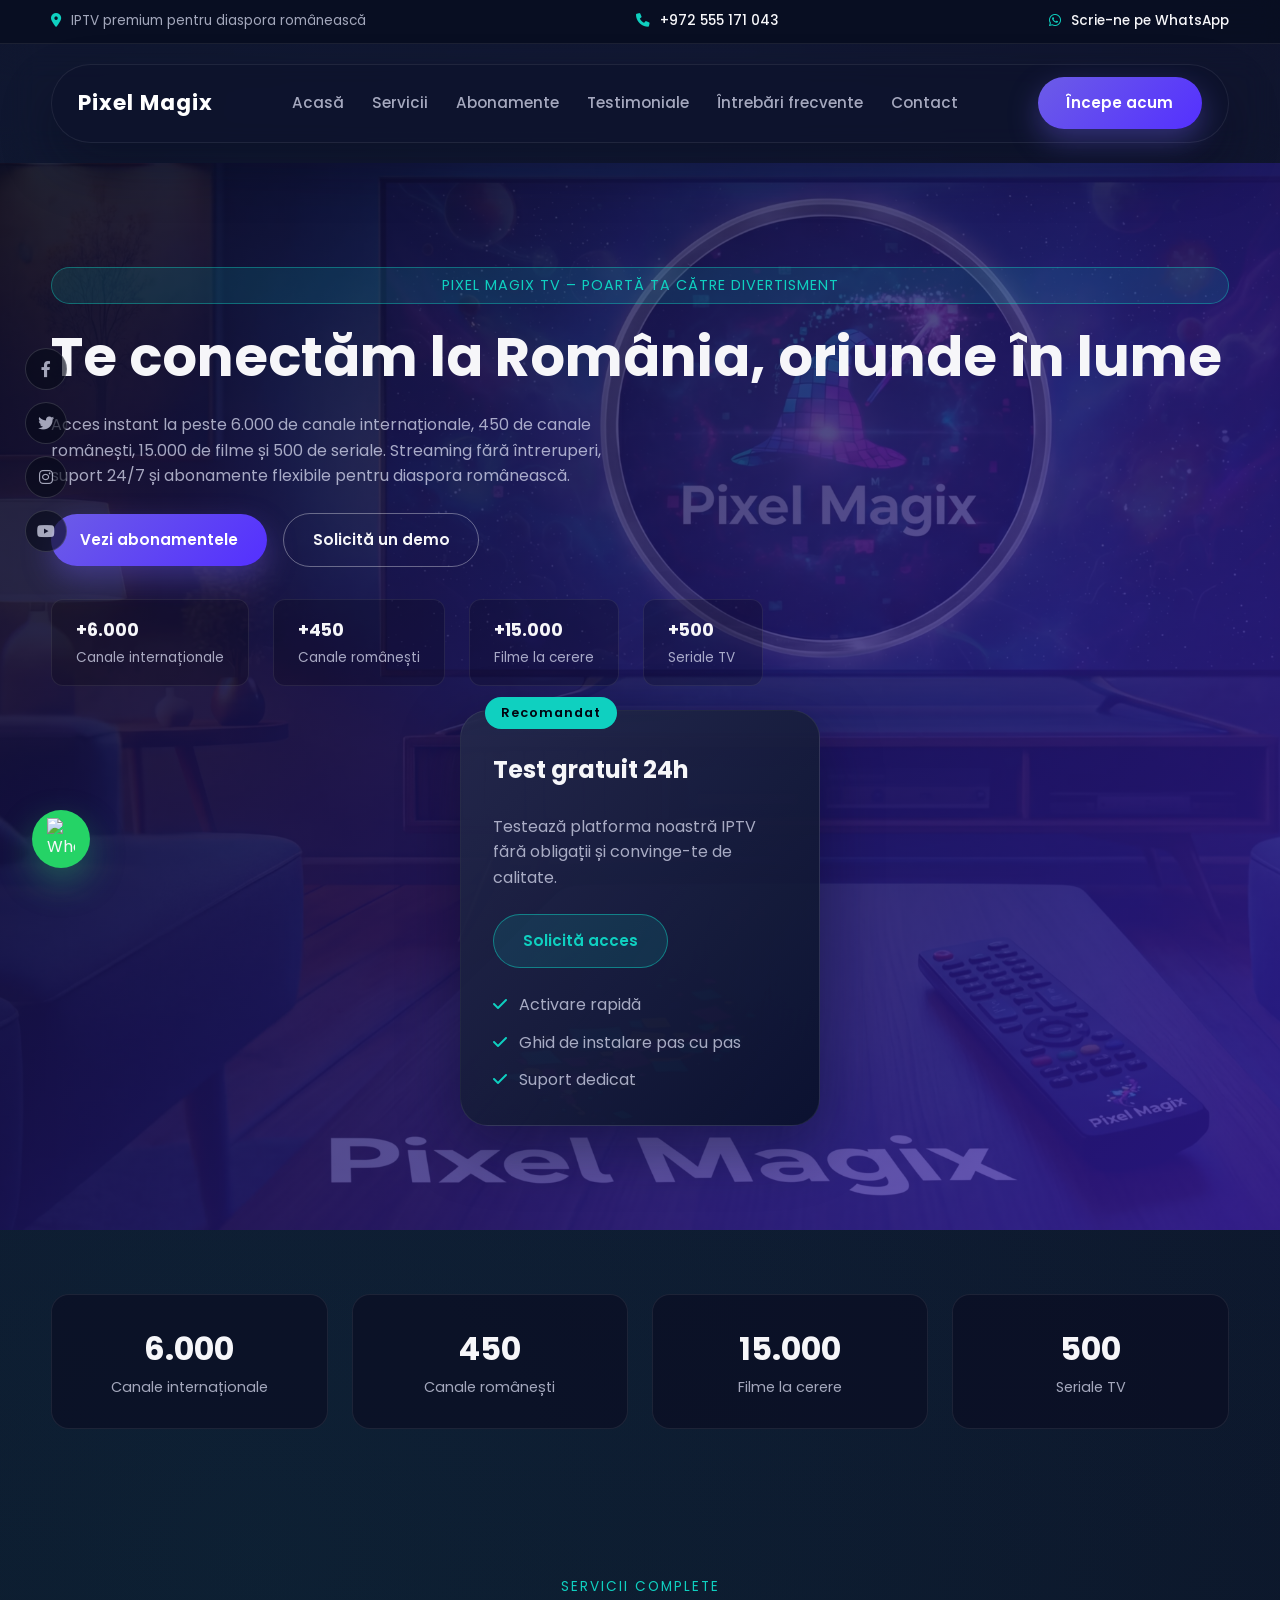
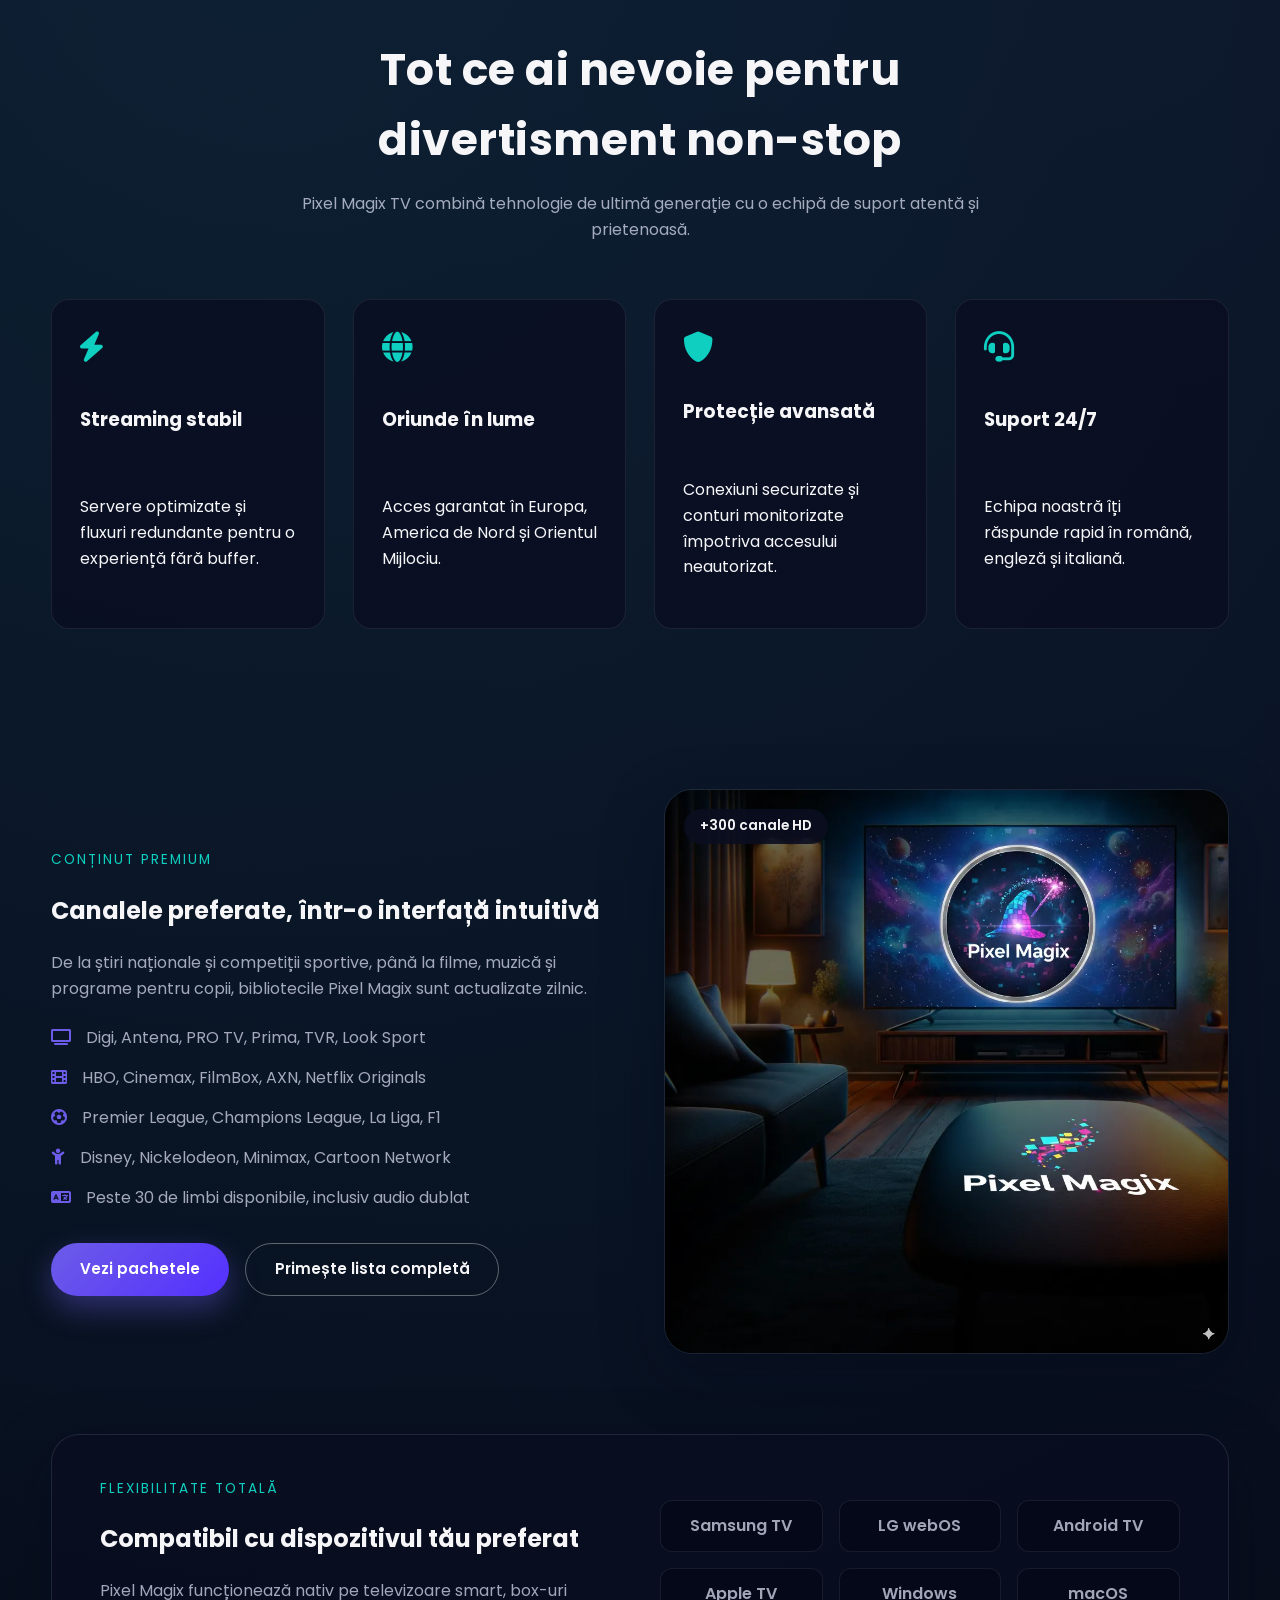
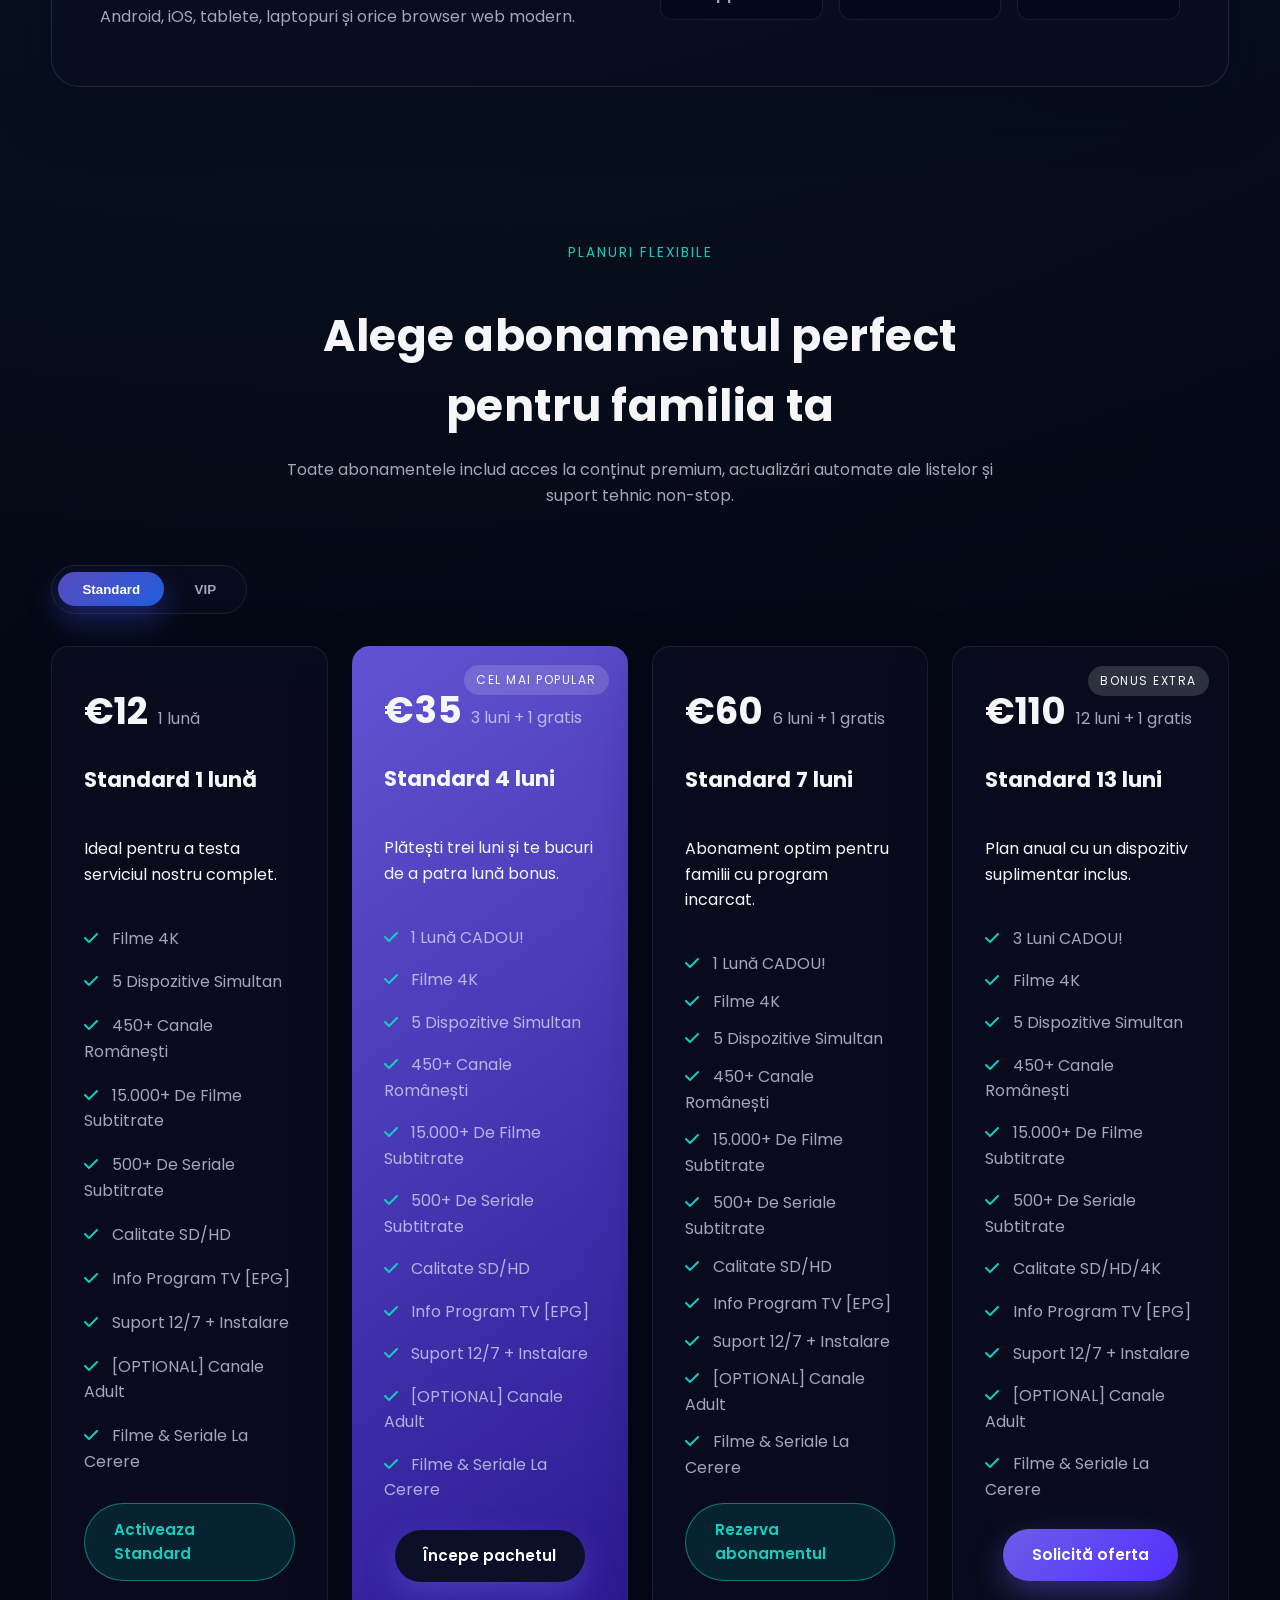
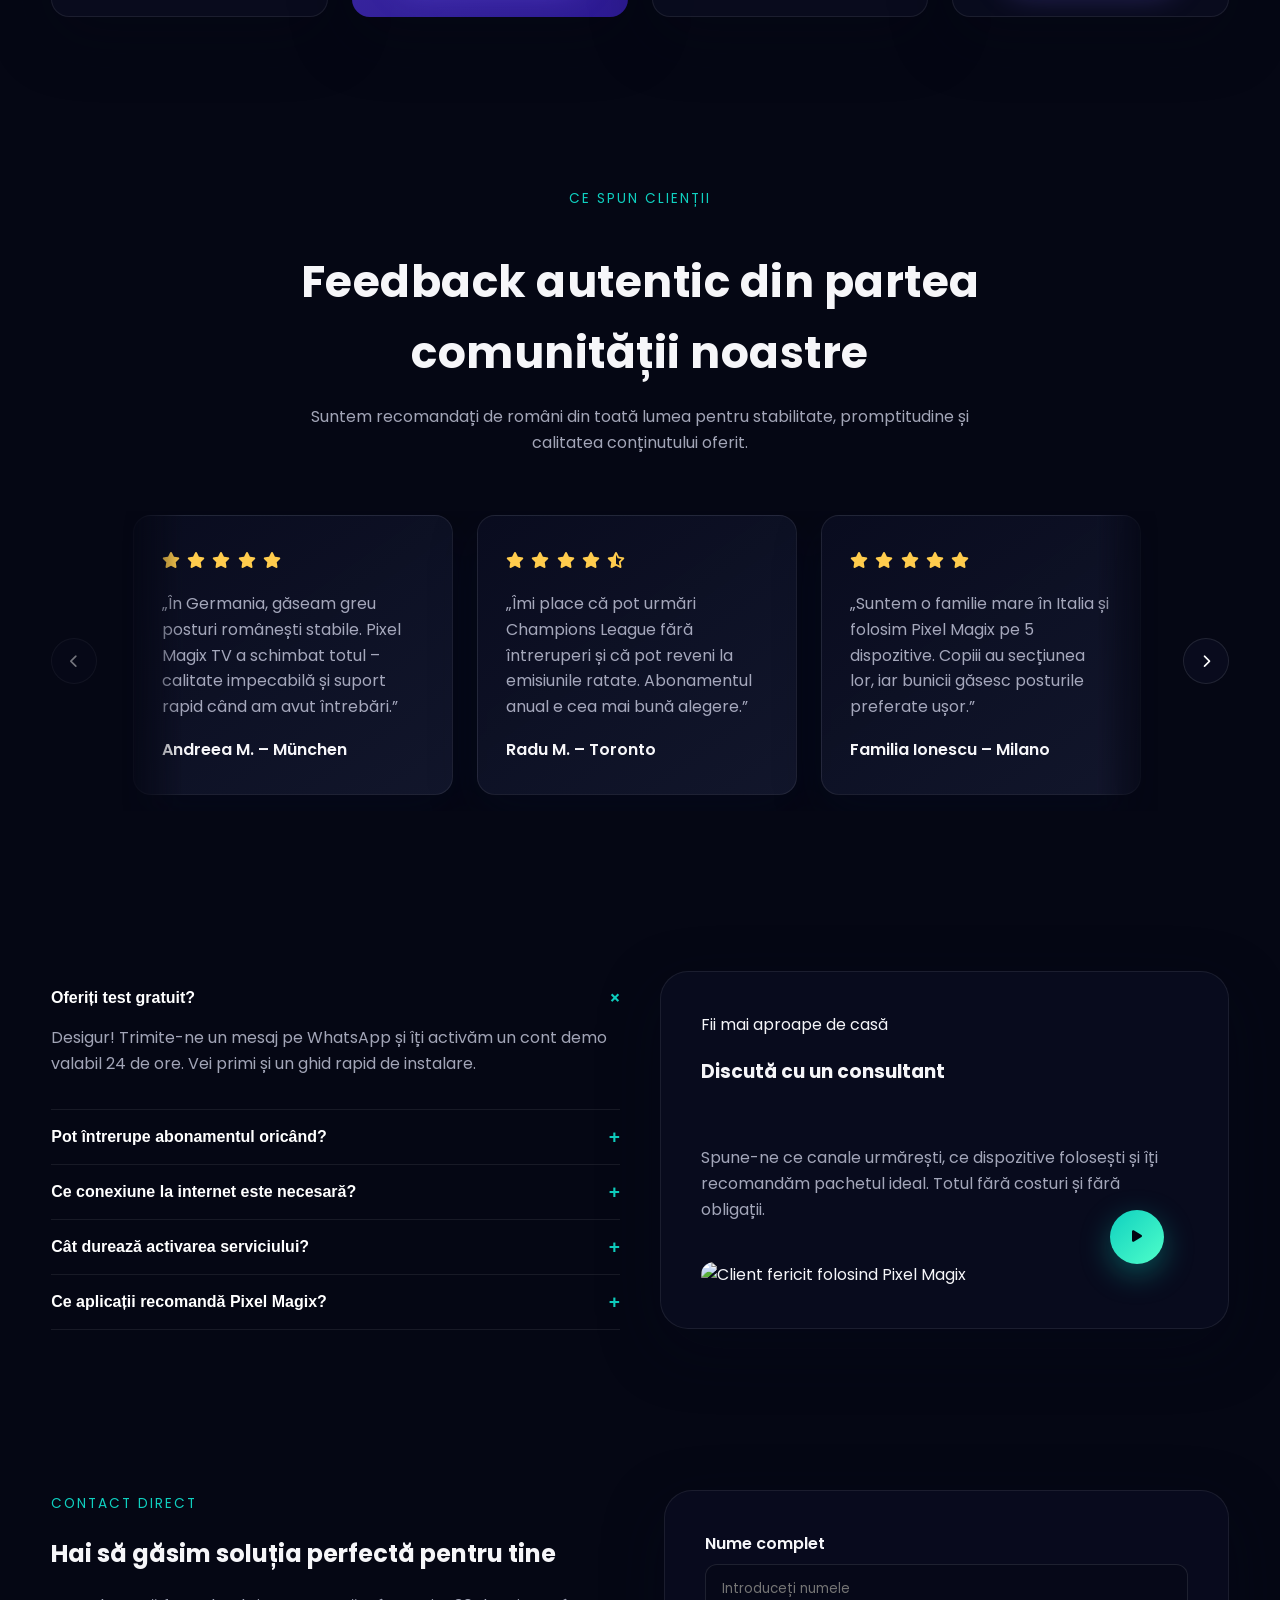
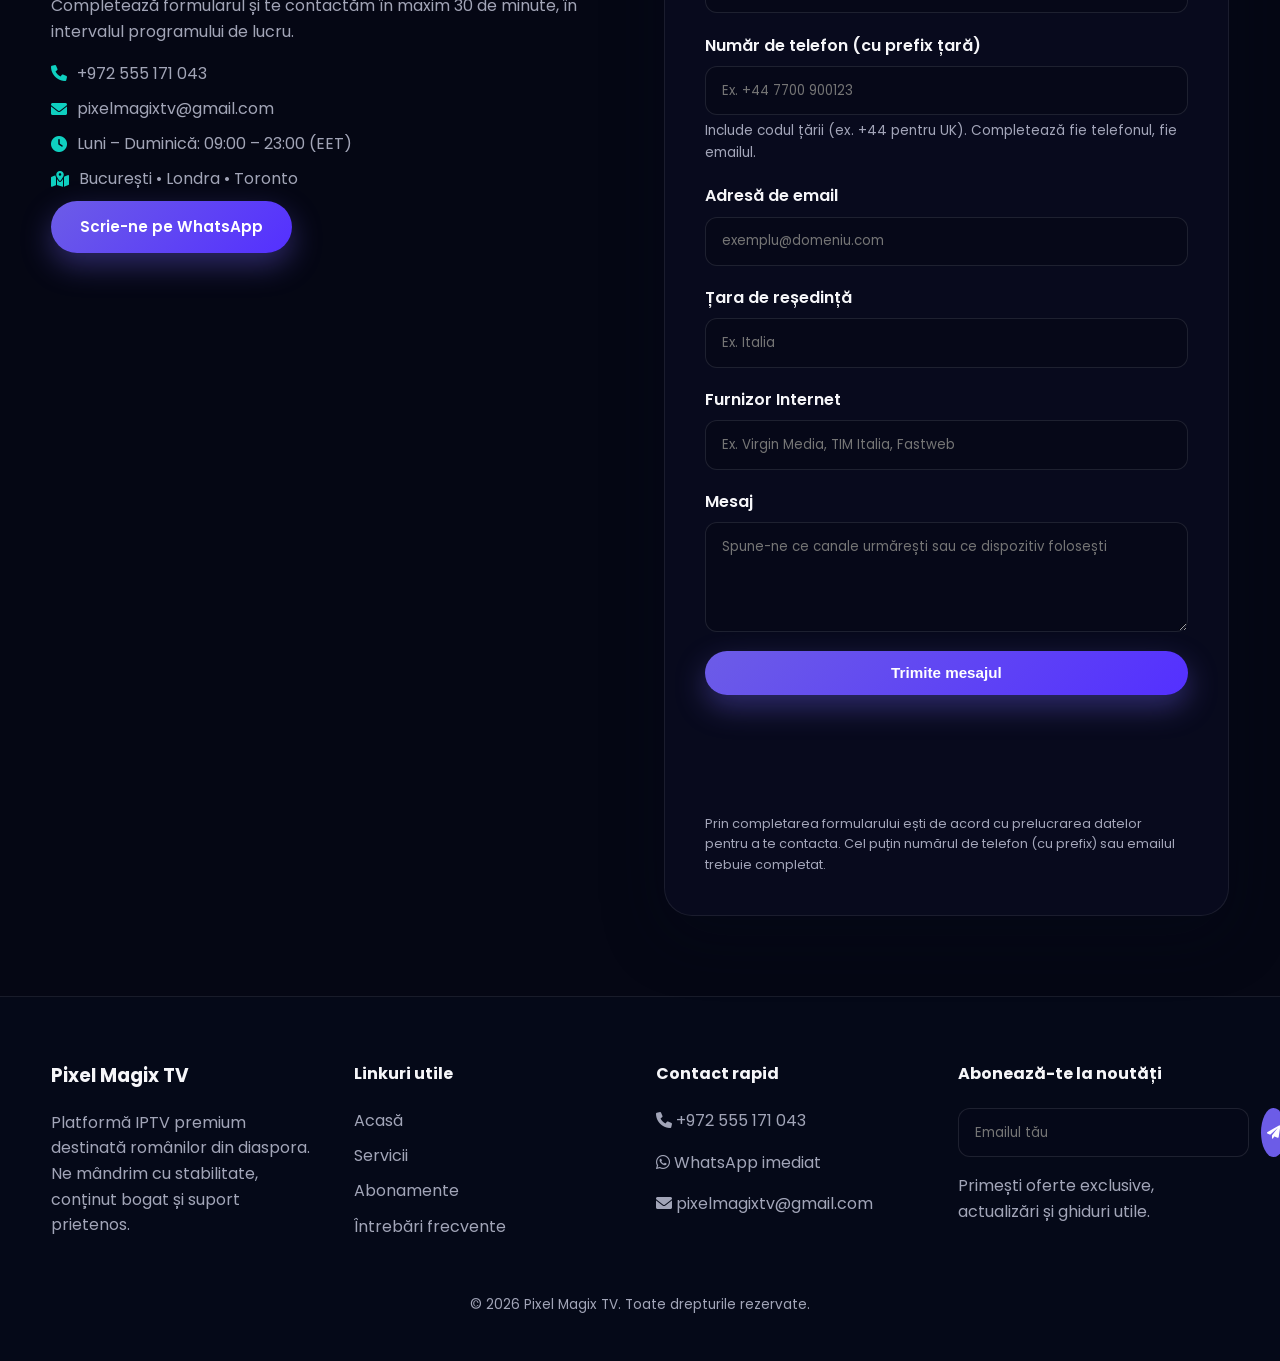
==== commit af50fb8d: "fix(content): update social media links to pixelmagix.shop Update the Facebook URL from the old Radu" ====
--- a/index.html
+++ b/index.html
@@ -67,22 +67,28 @@
                 </p>
             </div>
             <div class="social-media">
-                <a href="https://www.facebook.com/RaduCristiBMCmedia/" target="_blank" rel="noopener"
+                <a href="https://www.facebook.com/pixelmagix.shop/" target="_blank" rel="noopener"
                     aria-label="Facebook"><i class="fab fa-facebook-f"></i></a>
-                <a href="#" aria-label="Twitter"><i class="fab fa-twitter"></i></a>
-                <a href="#" aria-label="Instagram"><i class="fab fa-instagram"></i></a>
-                <a href="#" aria-label="YouTube"><i class="fab fa-youtube"></i></a>
+                <a href="https://www.facebook.com/pixelmagix.shop/" target="_blank" rel="noopener" aria-label="Twitter"><i
+                        class="fab fa-twitter"></i></a>
+                <a href="https://www.facebook.com/pixelmagix.shop/" target="_blank" rel="noopener" aria-label="Instagram"><i
+                        class="fab fa-instagram"></i></a>
+                <a href="https://www.facebook.com/pixelmagix.shop/" target="_blank" rel="noopener" aria-label="YouTube"><i
+                        class="fab fa-youtube"></i></a>
             </div>
         </div>
     </div>
     <div class="overlay"></div>
 
     <div class="social-icons-fixed">
-        <a href="https://www.facebook.com/RaduCristiBMCmedia/" target="_blank" rel="noopener" aria-label="Facebook"><i
+        <a href="https://www.facebook.com/pixelmagix.shop/" target="_blank" rel="noopener" aria-label="Facebook"><i
                 class="fab fa-facebook-f"></i></a>
-        <a href="#" aria-label="Twitter"><i class="fab fa-twitter"></i></a>
-        <a href="#" aria-label="Instagram"><i class="fab fa-instagram"></i></a>
-        <a href="#" aria-label="YouTube"><i class="fab fa-youtube"></i></a>
+        <a href="https://www.facebook.com/pixelmagix.shop/" target="_blank" rel="noopener" aria-label="Twitter"><i
+                class="fab fa-twitter"></i></a>
+        <a href="https://www.facebook.com/pixelmagix.shop/" target="_blank" rel="noopener" aria-label="Instagram"><i
+                class="fab fa-instagram"></i></a>
+        <a href="https://www.facebook.com/pixelmagix.shop/" target="_blank" rel="noopener" aria-label="YouTube"><i
+                class="fab fa-youtube"></i></a>
     </div>
 
     <main>
--- a/style.css
+++ b/style.css
@@ -273,7 +273,7 @@
 .hero-section {
     position: relative;
     padding: 6.5rem 0;
-    background: url('background.webp') center/cover no-repeat;
+    background: url('background2.webp') center/cover no-repeat;
     min-height: 90vh;
     display: flex;
     align-items: center;
@@ -729,21 +729,90 @@
 }
 
 .testimonials-window {
-    overflow: hidden;
+    position: relative;
     flex: 1;
+    overflow-x: auto;
+    overflow-y: visible;
+    -webkit-overflow-scrolling: touch;
+    scroll-behavior: smooth;
+    padding: 0.25rem 0.75rem 0.75rem;
+    mask-image: linear-gradient(90deg, transparent, #fff 6%, #fff 94%, transparent);
+    -webkit-mask-image: linear-gradient(90deg, transparent, #fff 6%, #fff 94%, transparent);
+    scrollbar-width: thin;
+    scrollbar-color: rgba(108, 92, 231, 0.6) rgba(255, 255, 255, 0.06);
+    cursor: grab;
     scroll-snap-type: x mandatory;
+    scroll-padding-inline: 0.75rem;
+    overscroll-behavior-x: contain;
+    will-change: scroll-position;
+}
+
+.testimonials-window.is-grabbing {
+    cursor: grabbing;
+    user-select: none;
+}
+
+.testimonials-window.is-gliding {
+    cursor: grabbing;
+}
+
+.testimonials-window.is-grabbing .testimonial-card,
+.testimonials-window.is-gliding .testimonial-card {
+    transition: transform 0.25s ease, box-shadow 0.25s ease, border-color 0.25s ease;
+}
+
+.testimonials-window.is-grabbing .testimonial-card {
+    transform: translateY(-3px) scale(0.99);
+}
+
+.testimonials-window.is-gliding .testimonial-card {
+    transform: translateY(-2px);
+}
+
+.testimonials-window::-webkit-scrollbar {
+    height: 8px;
+}
+
+.testimonials-window::-webkit-scrollbar-track {
+    background: rgba(255, 255, 255, 0.04);
+    border-radius: 999px;
+}
+
+.testimonials-window::-webkit-scrollbar-thumb {
+    background: linear-gradient(135deg, var(--color-primary), #5430ff);
+    border-radius: 999px;
+}
+
+.testimonials-window::-webkit-scrollbar-thumb:hover {
+    background: linear-gradient(135deg, var(--color-primary-light), #7a6bff);
+}
+
+.testimonials-track {
+    display: flex;
+    gap: 1.5rem;
+    padding: 0 0.25rem 0.25rem;
+    min-width: max-content;
 }
 
 
 .testimonial-card {
-    background: rgba(10, 13, 32, 0.75);
+    background: linear-gradient(145deg, rgba(10, 13, 32, 0.9), rgba(22, 26, 50, 0.8));
     border-radius: var(--radius-md);
     border: 1px solid rgba(255, 255, 255, 0.08);
     padding: 2rem 1.75rem;
     display: grid;
     gap: 1.1rem;
+    min-height: 270px;
+    box-shadow: 0 18px 45px rgba(5, 10, 30, 0.45);
+    transition: transform 0.3s ease, box-shadow 0.3s ease, border-color 0.3s ease;
     scroll-snap-align: start;
-    min-height: 270px;
+    scroll-snap-stop: always;
+}
+
+.testimonial-card:hover {
+    transform: translateY(-6px);
+    border-color: rgba(108, 92, 231, 0.25);
+    box-shadow: 0 24px 55px rgba(76, 92, 231, 0.35);
 }
 
 .testimonial-rating i {
@@ -1315,20 +1384,13 @@
     .testimonials-window {
         flex: none;
         width: 100%;
-        overflow-x: auto;
-        -webkit-overflow-scrolling: touch;
-        scroll-snap-type: x mandatory;
-        scrollbar-width: none;
-        padding-bottom: 0.5rem;
-    }
-
-    .testimonials-window::-webkit-scrollbar {
-        display: none;
+        mask-image: none;
+        -webkit-mask-image: none;
+        padding-bottom: 0.75rem;
     }
 
     .testimonials-track {
         min-width: max-content;
-        padding-bottom: 0.5rem;
     }
 
     .testimonials-track>* {
@@ -1456,13 +1518,6 @@
 
 
 
-.testimonials-track {
-    display: flex;
-    gap: 1.5rem;
-    transition: transform 0.5s ease;
-}
-
 .testimonials-track>* {
     flex: 0 0 min(320px, 85vw);
-    scroll-snap-align: start;
-}
+}
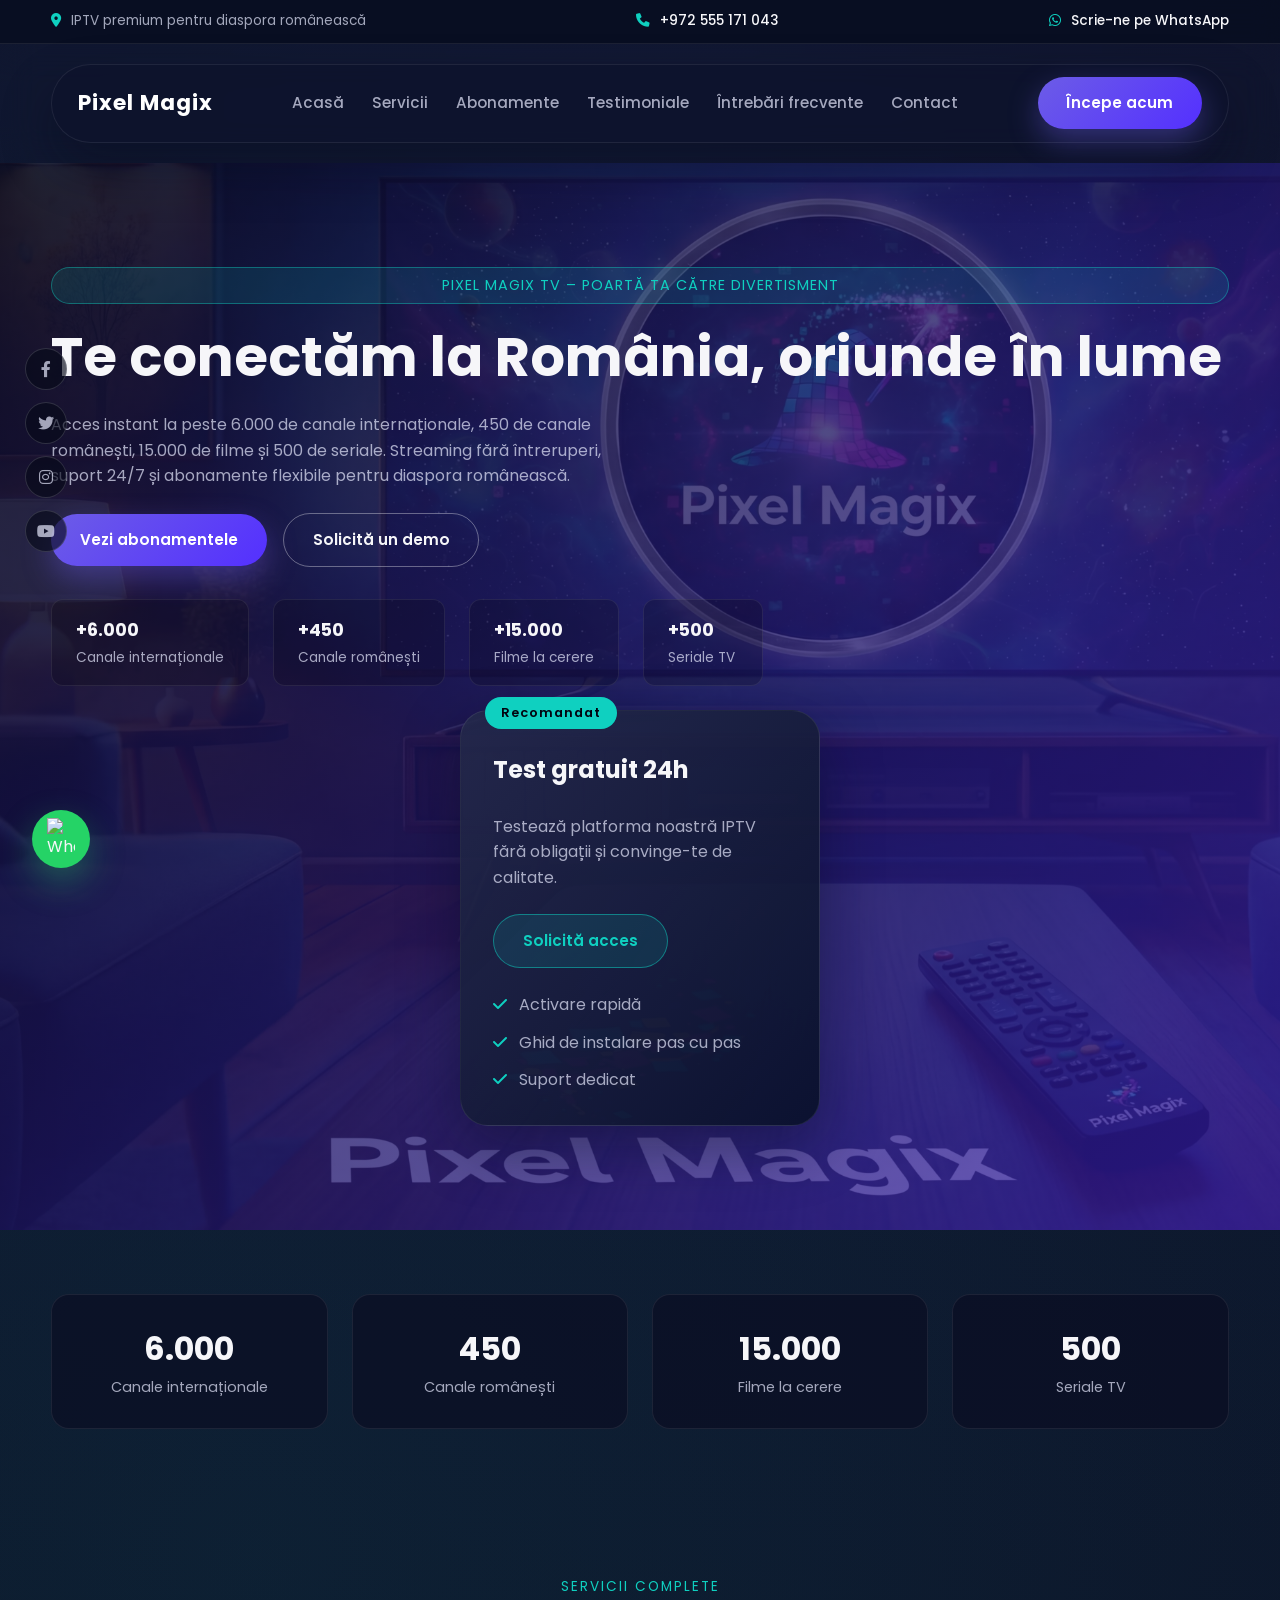
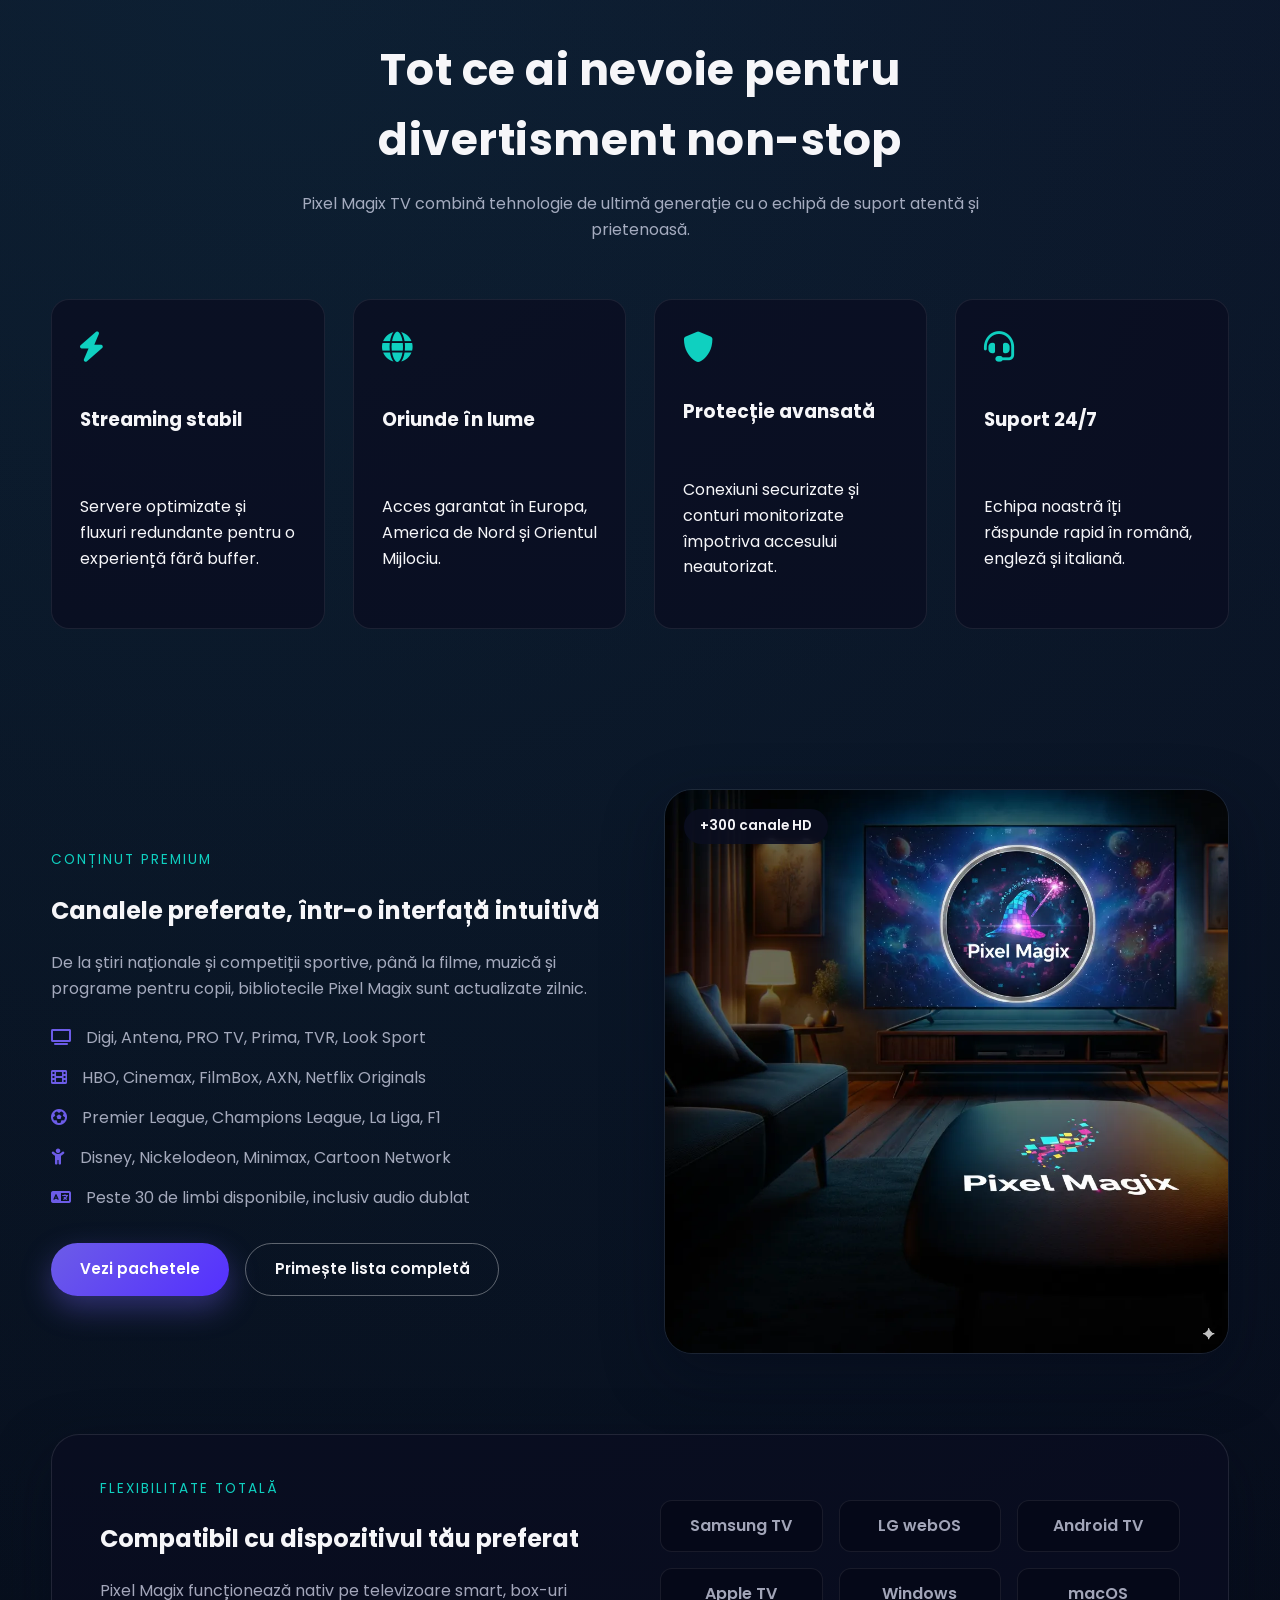
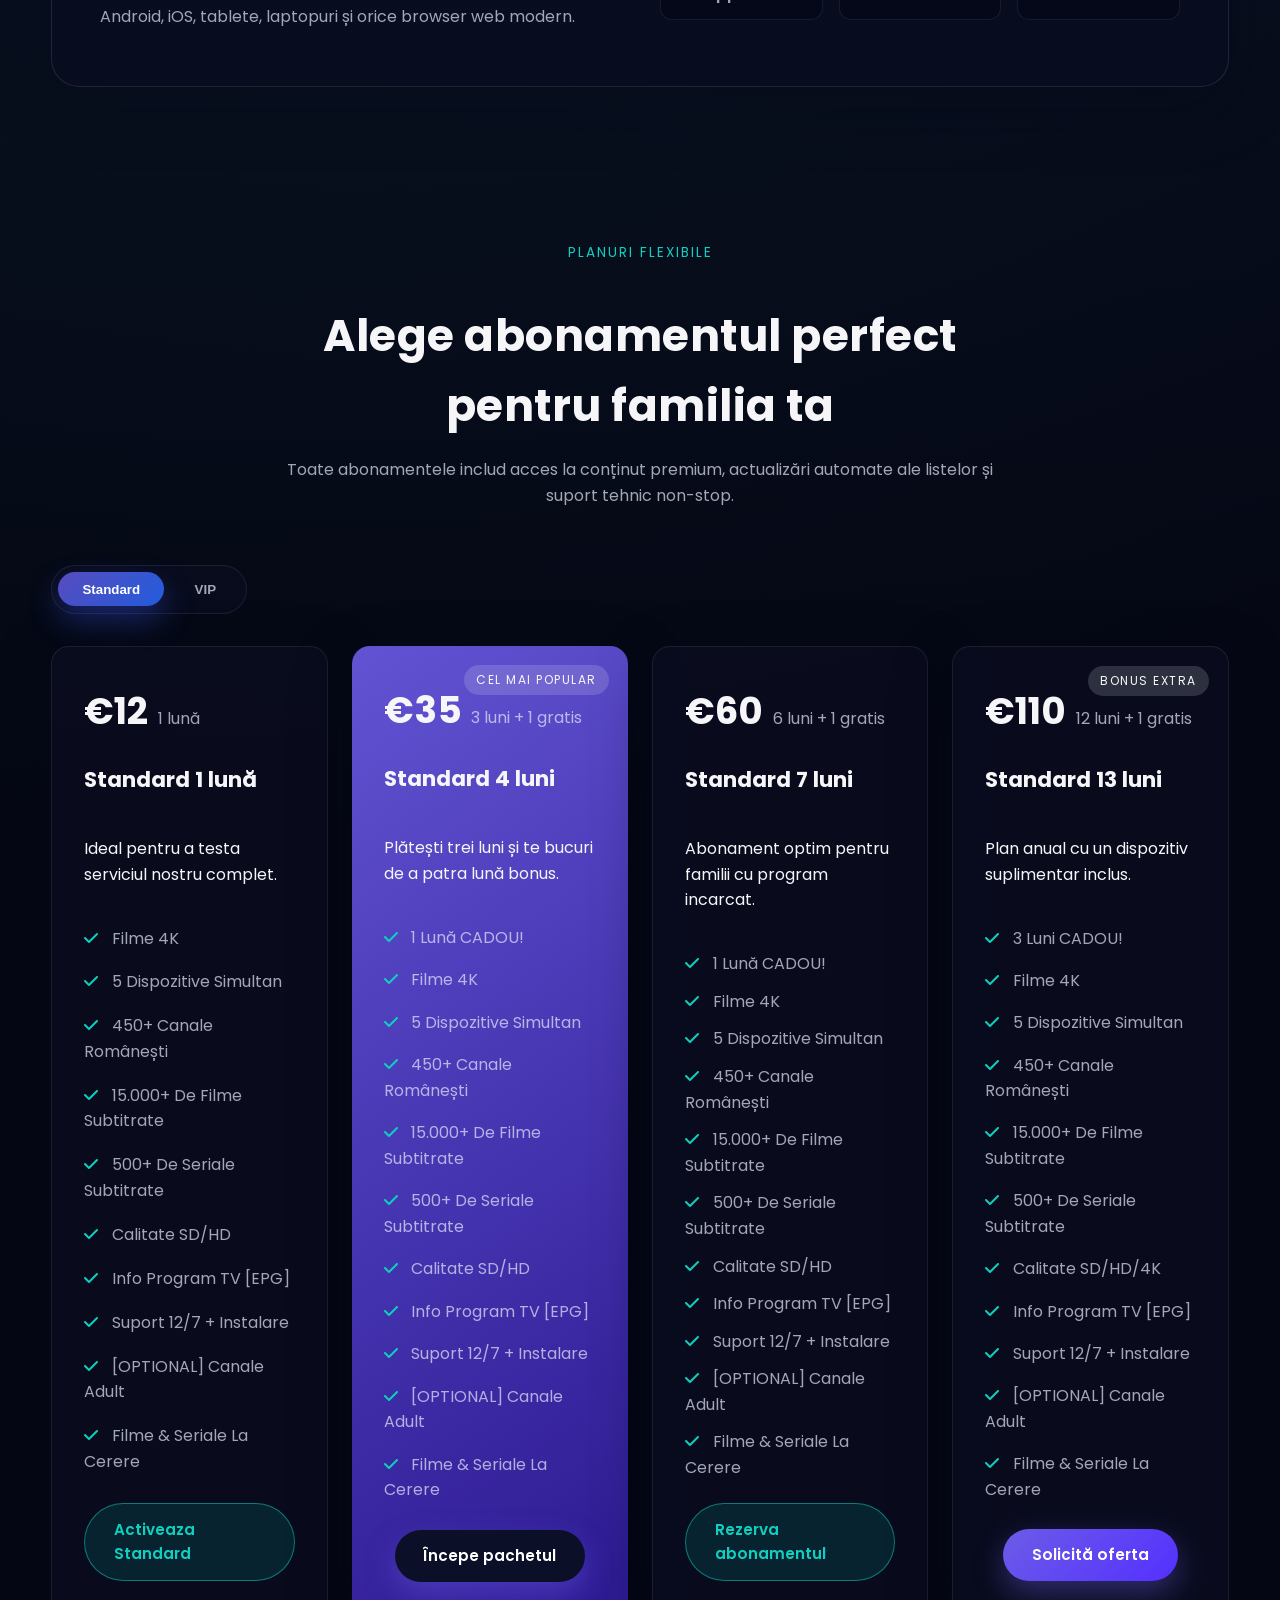
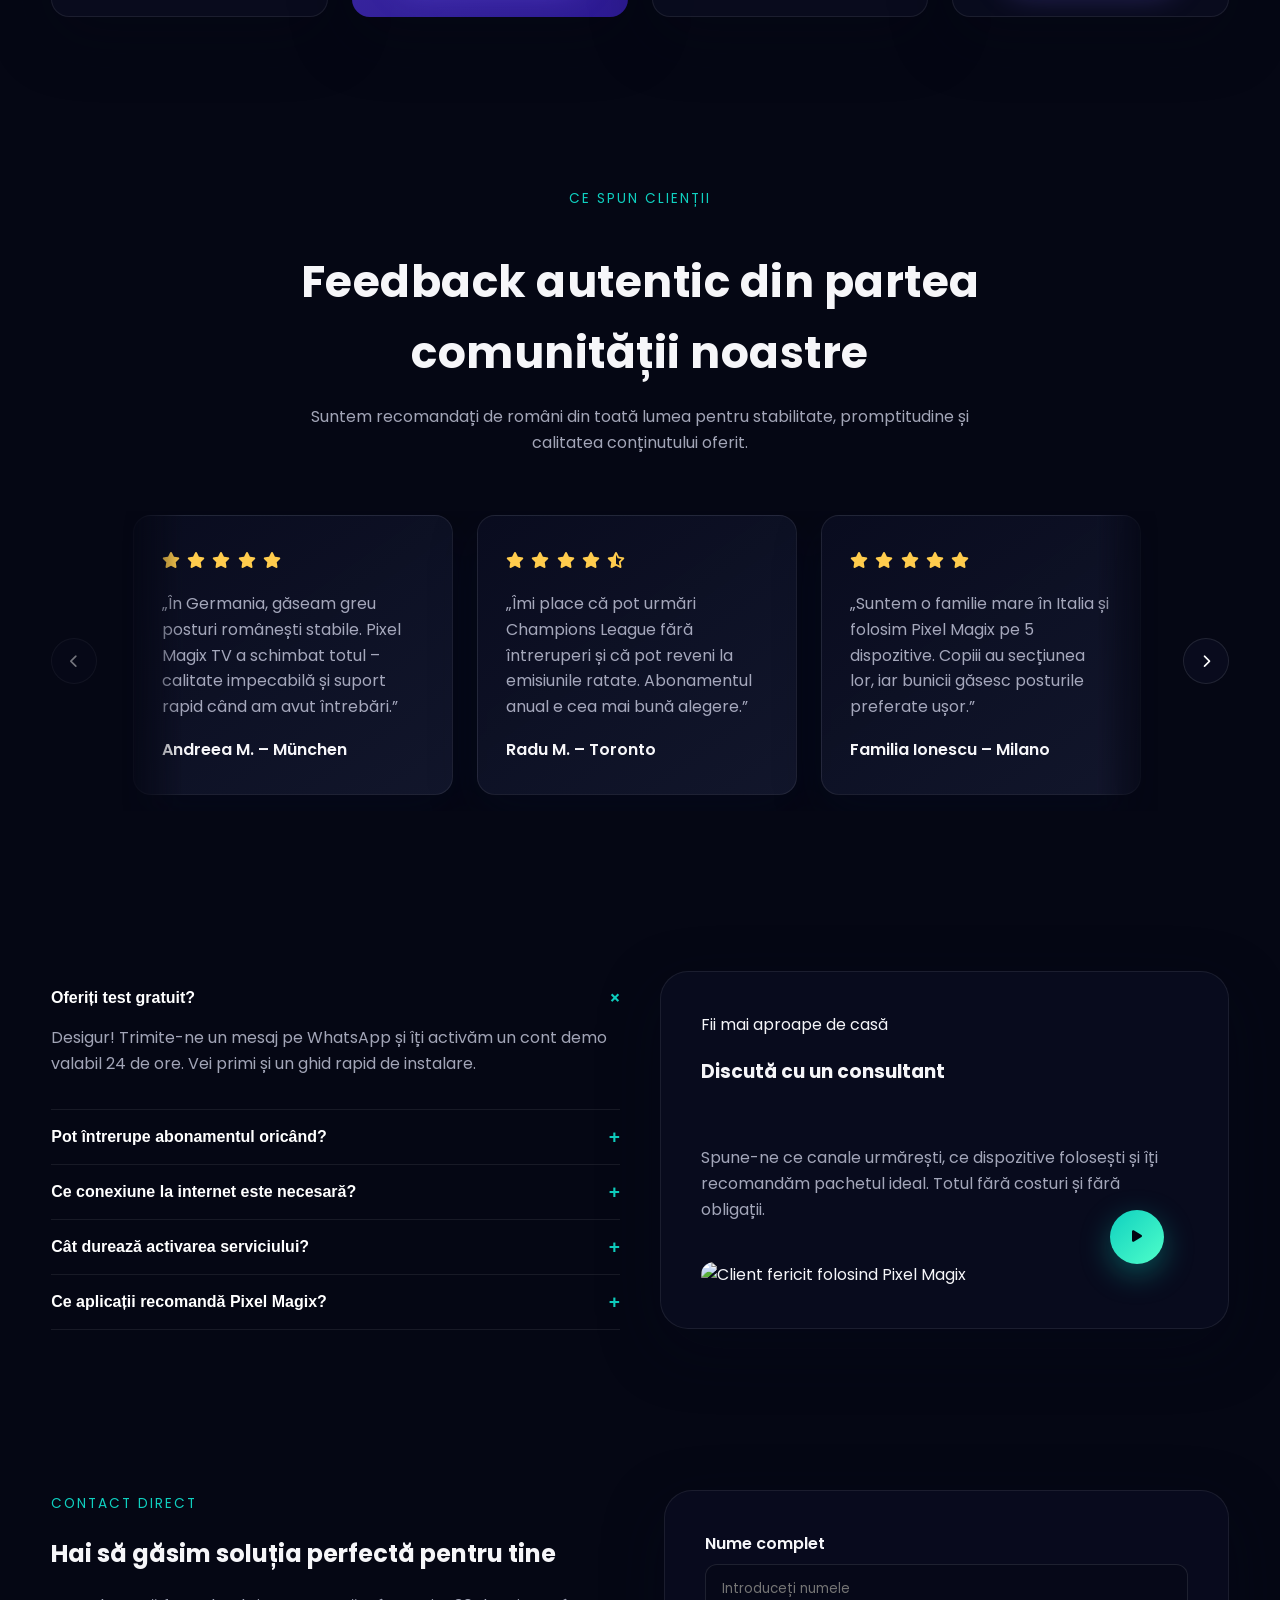
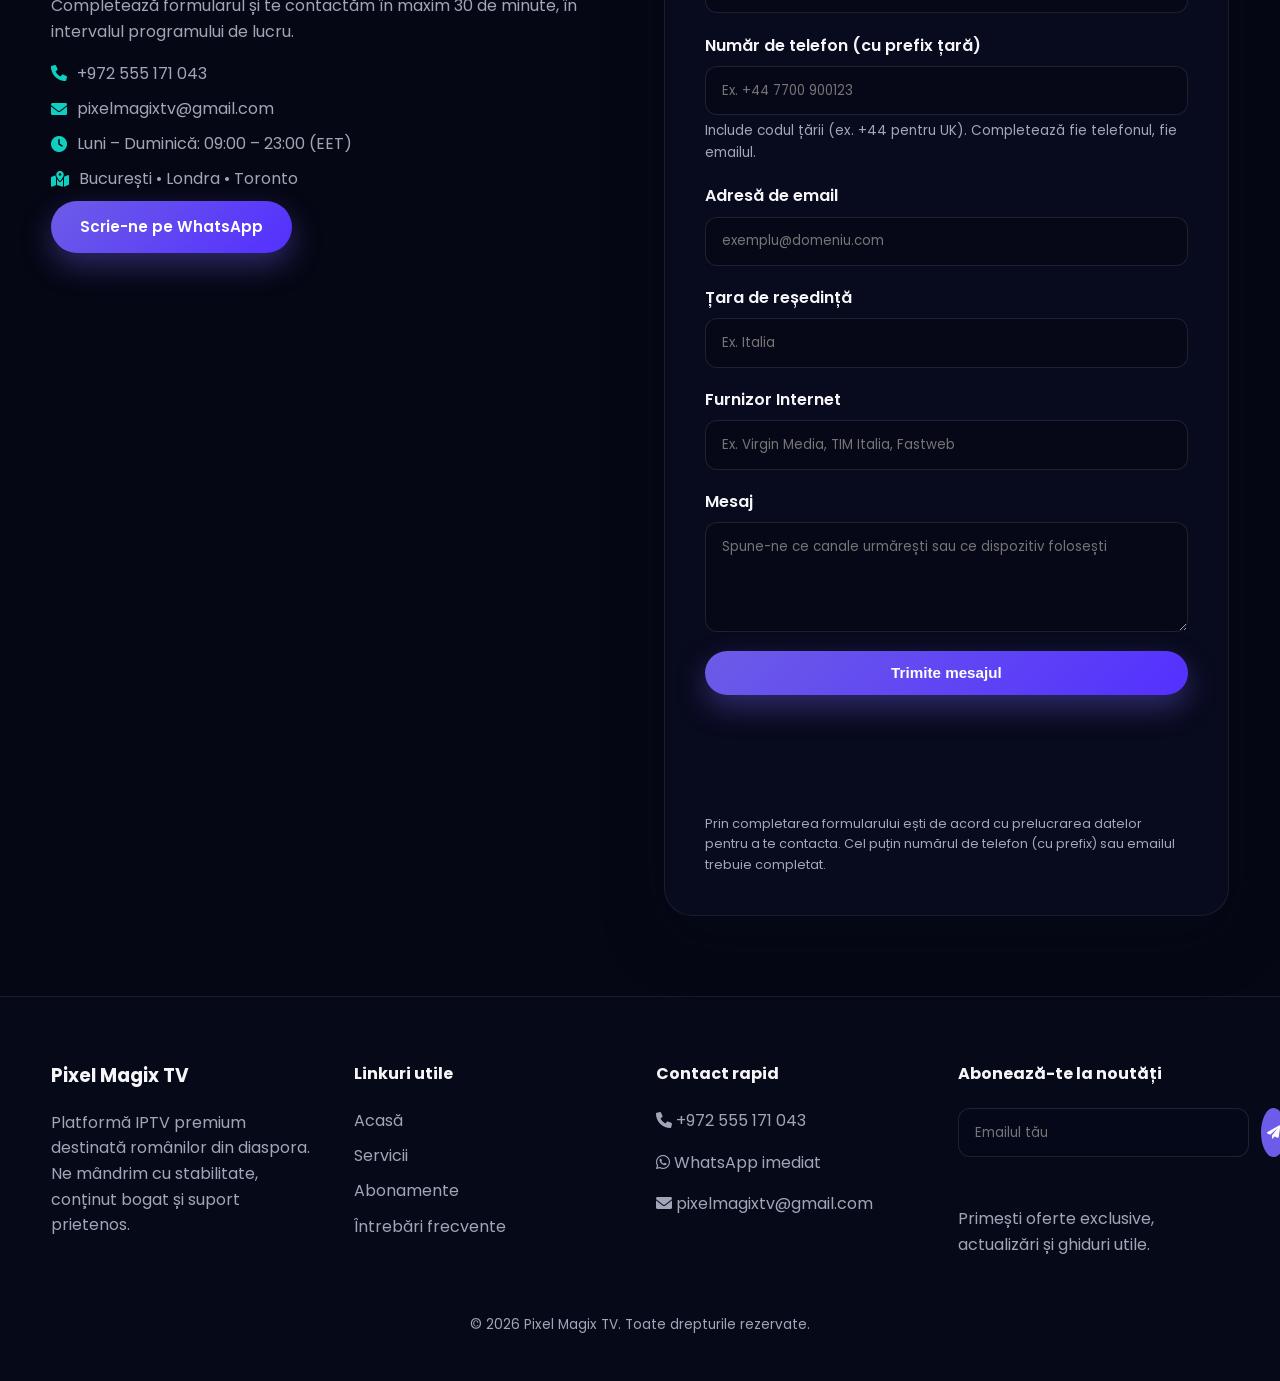
==== commit 3eb9c70a: "feat(newsletter): implement simulated subscription logic and UI feedback - Update HTML to include a " ====
--- a/index.html
+++ b/index.html
@@ -665,6 +665,7 @@
                     <input type="email" placeholder="Emailul tău">
                     <button type="submit"><i class="fas fa-paper-plane"></i></button>
                 </form>
+                <p class="newsletter-status" role="status" aria-live="polite" aria-atomic="true"></p>
                 <p class="newsletter-note">Primești oferte exclusive, actualizări și ghiduri utile.</p>
             </div>
         </div>
--- a/style.css
+++ b/style.css
@@ -1109,6 +1109,32 @@
     cursor: pointer;
 }
 
+.newsletter-form button:disabled {
+    opacity: 0.65;
+    cursor: not-allowed;
+}
+
+.newsletter-status {
+    min-height: 1.2em;
+    margin: 0 0 0.75rem;
+    color: var(--color-text-muted);
+    font-size: 0.9rem;
+    transition: color 0.3s ease, opacity 0.3s ease;
+    opacity: 0;
+}
+
+.newsletter-status.visible {
+    opacity: 1;
+}
+
+.newsletter-status.success {
+    color: var(--color-secondary);
+}
+
+.newsletter-status.error {
+    color: var(--color-accent);
+}
+
 .footer-bottom {
     text-align: center;
     margin-top: 2.5rem;
@@ -1520,4 +1546,4 @@
 
 .testimonials-track>* {
     flex: 0 0 min(320px, 85vw);
-}+}
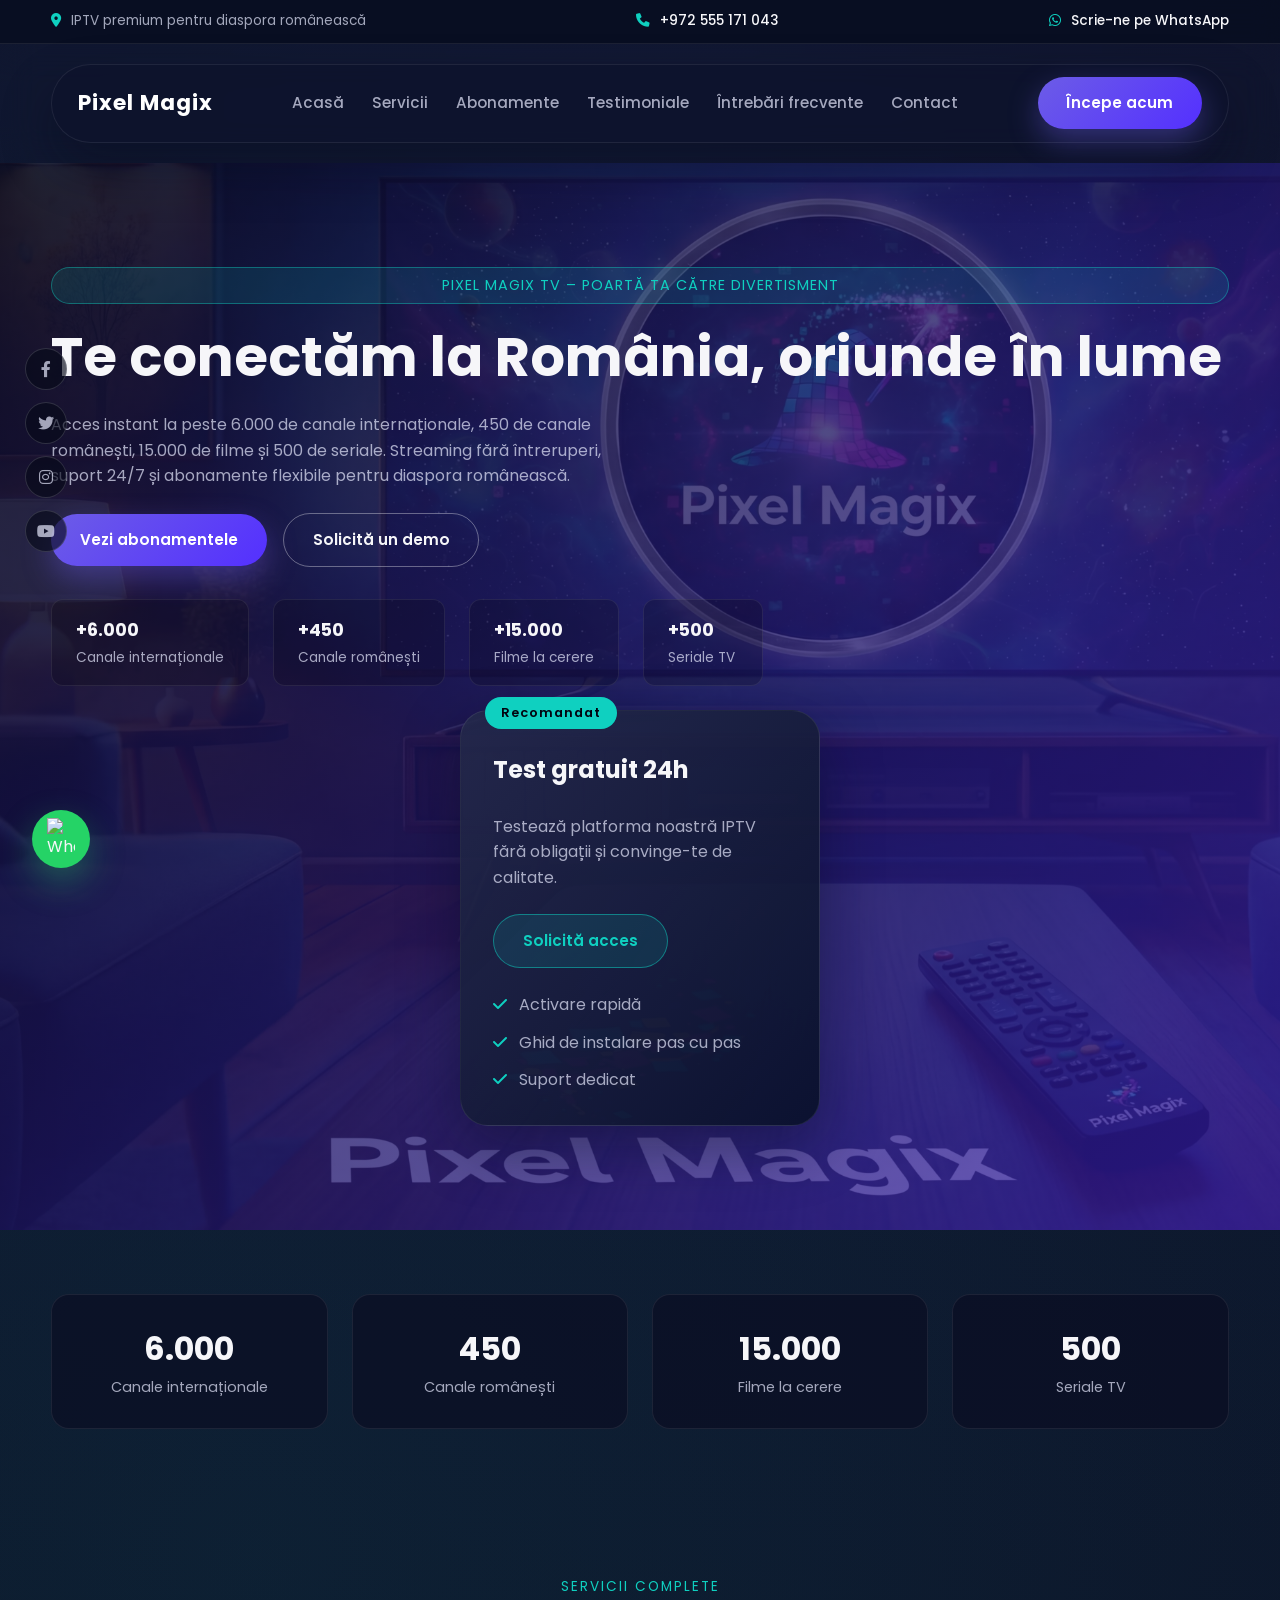
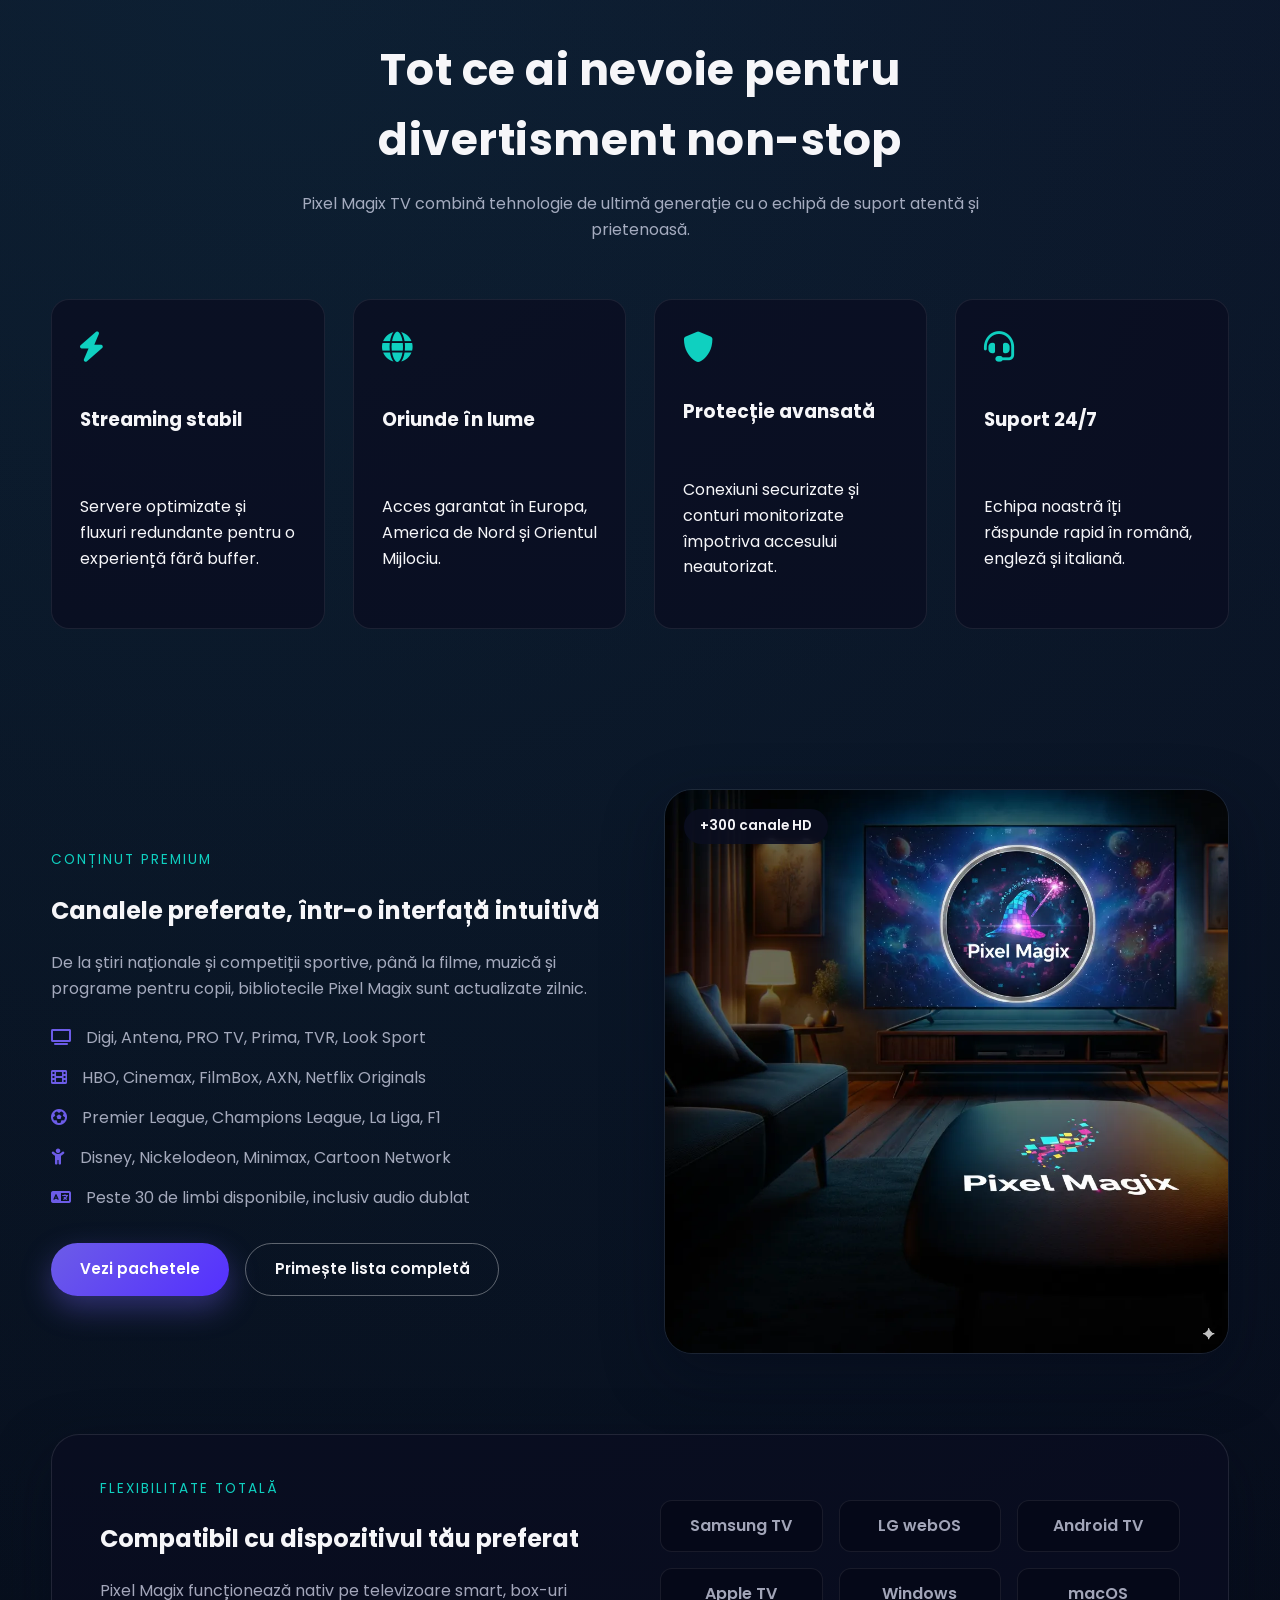
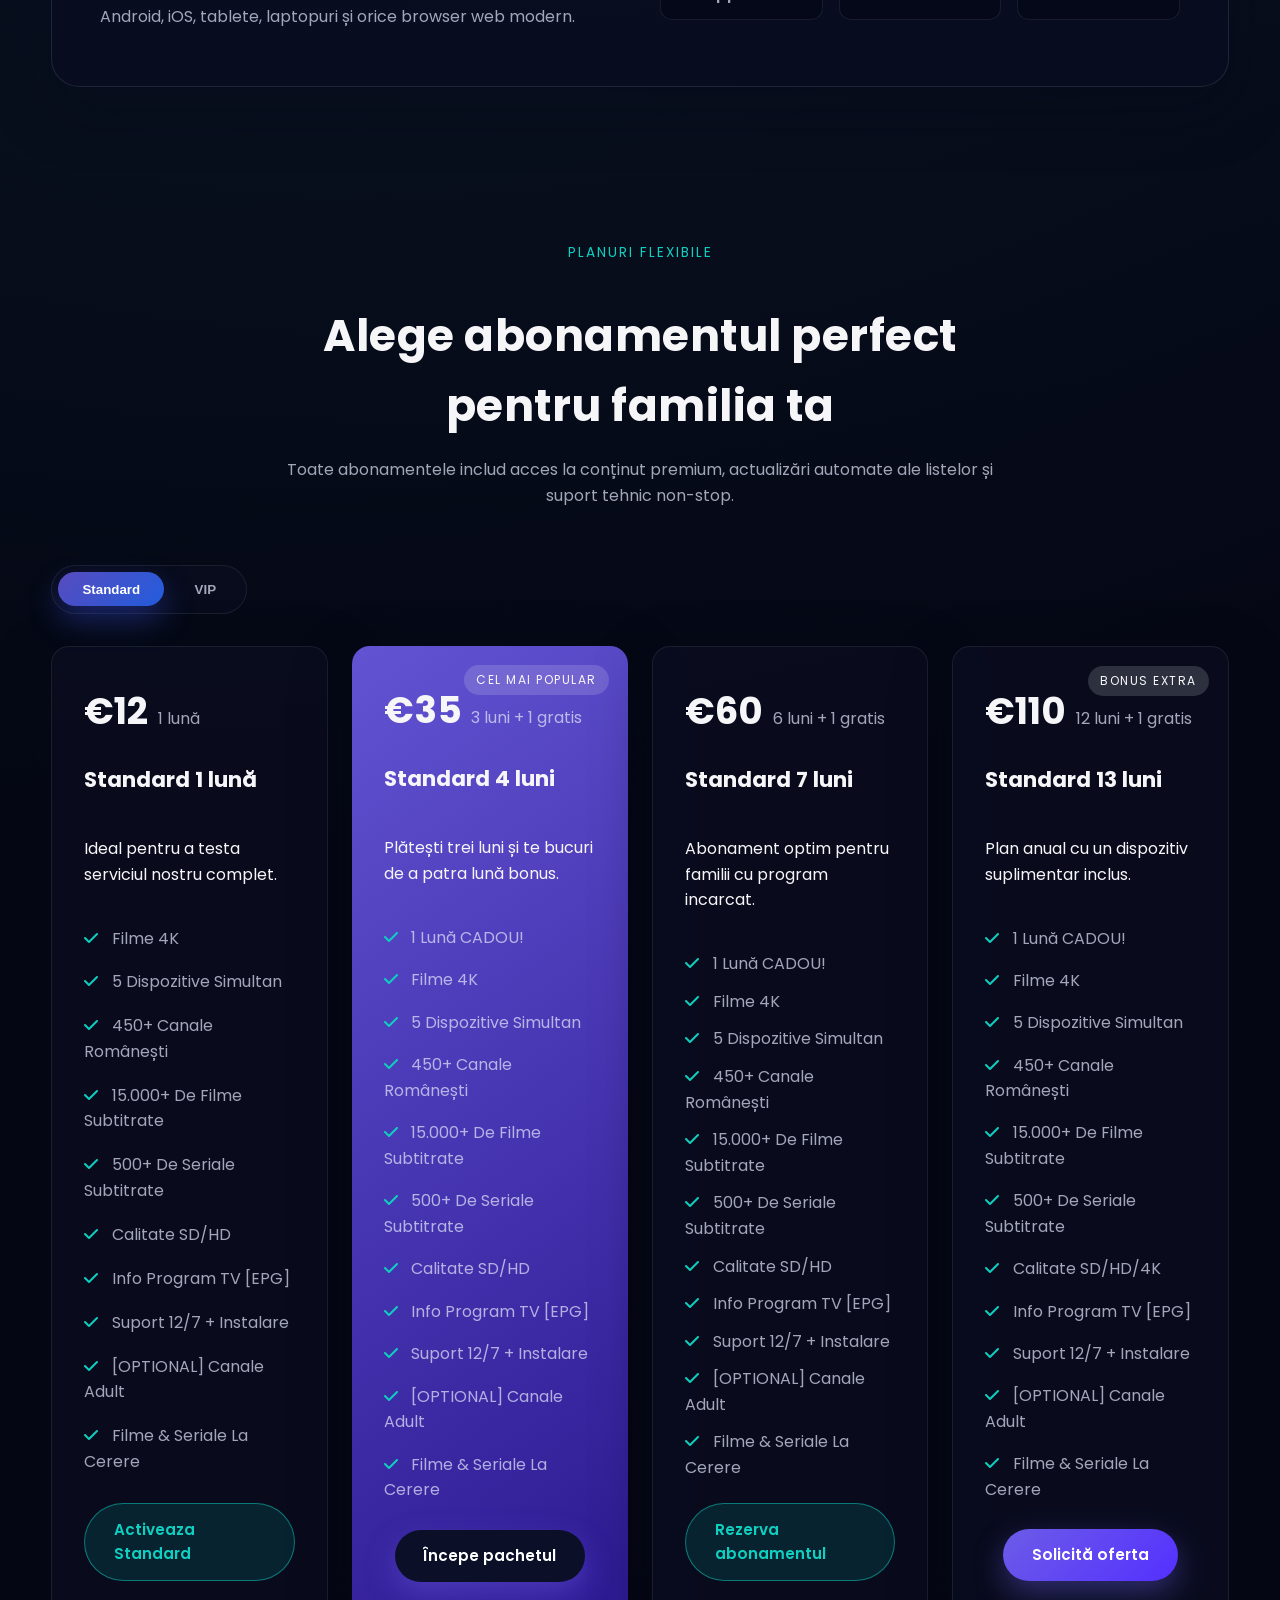
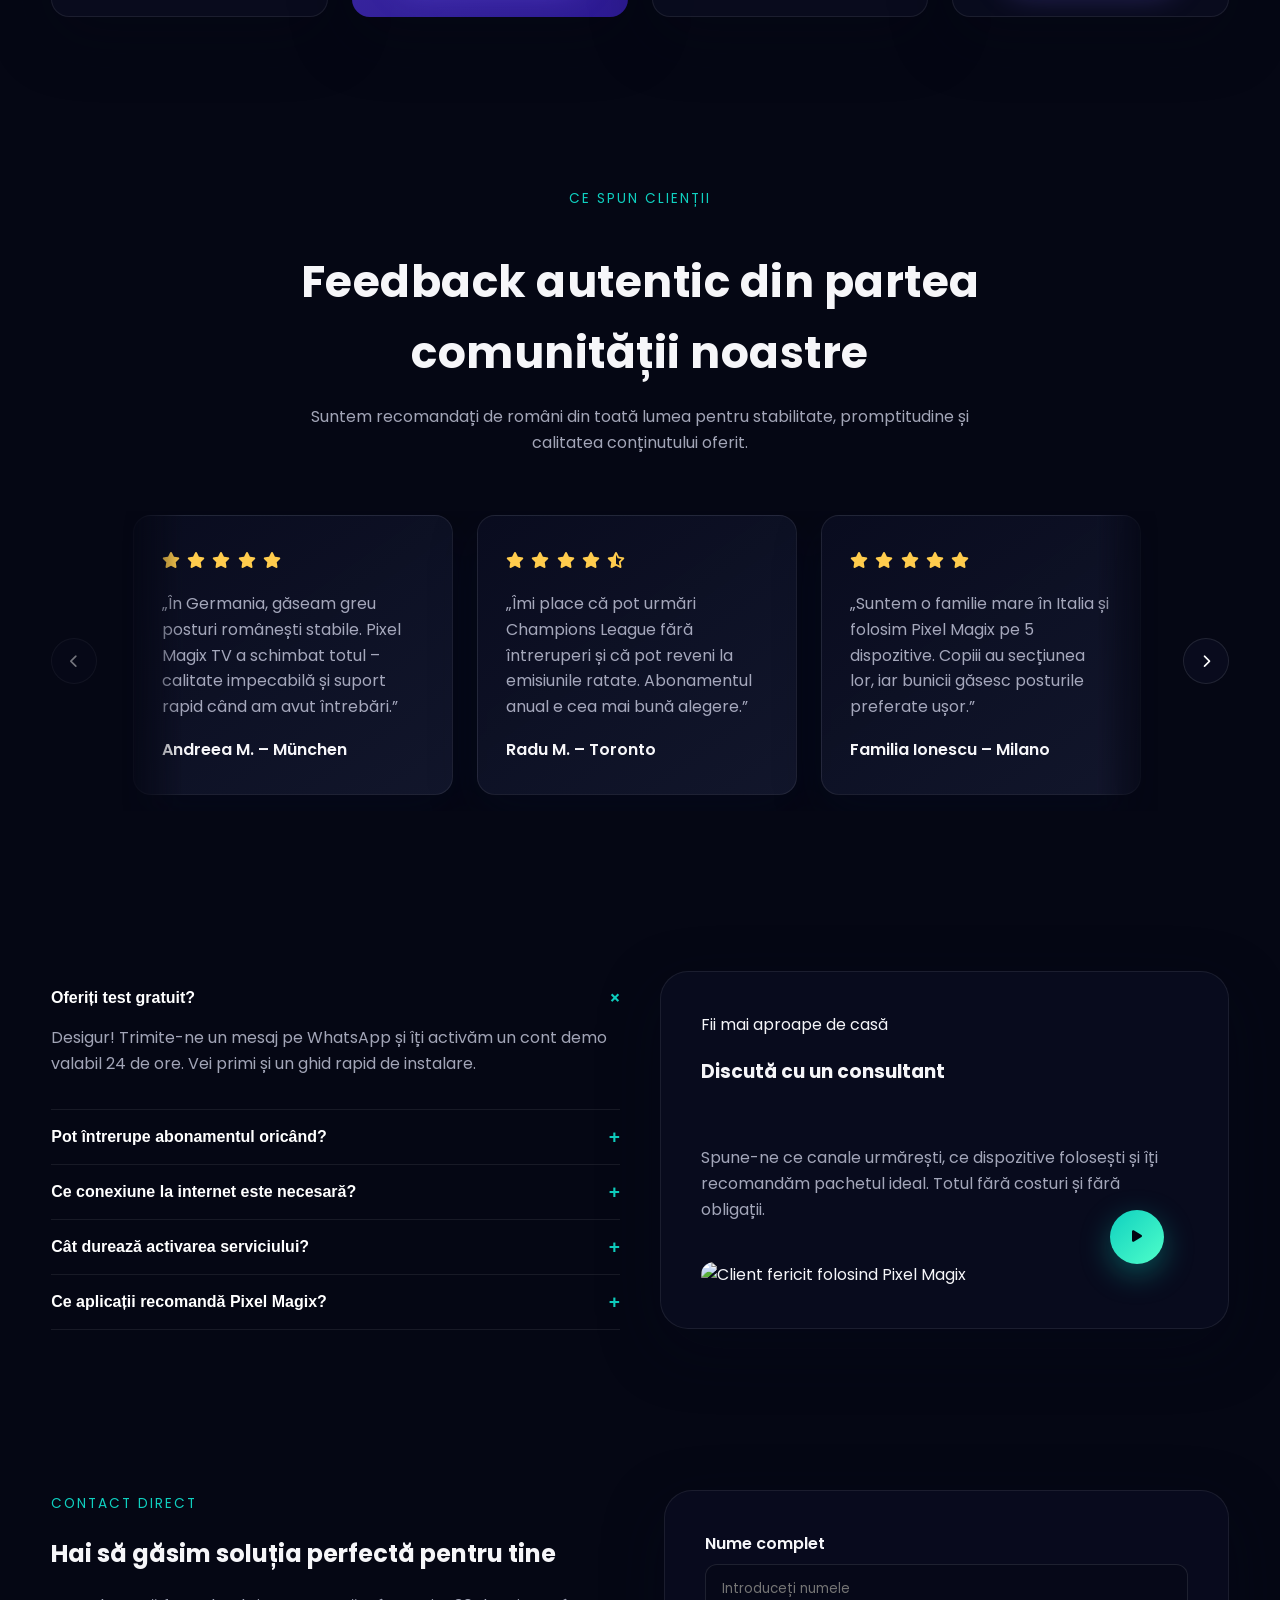
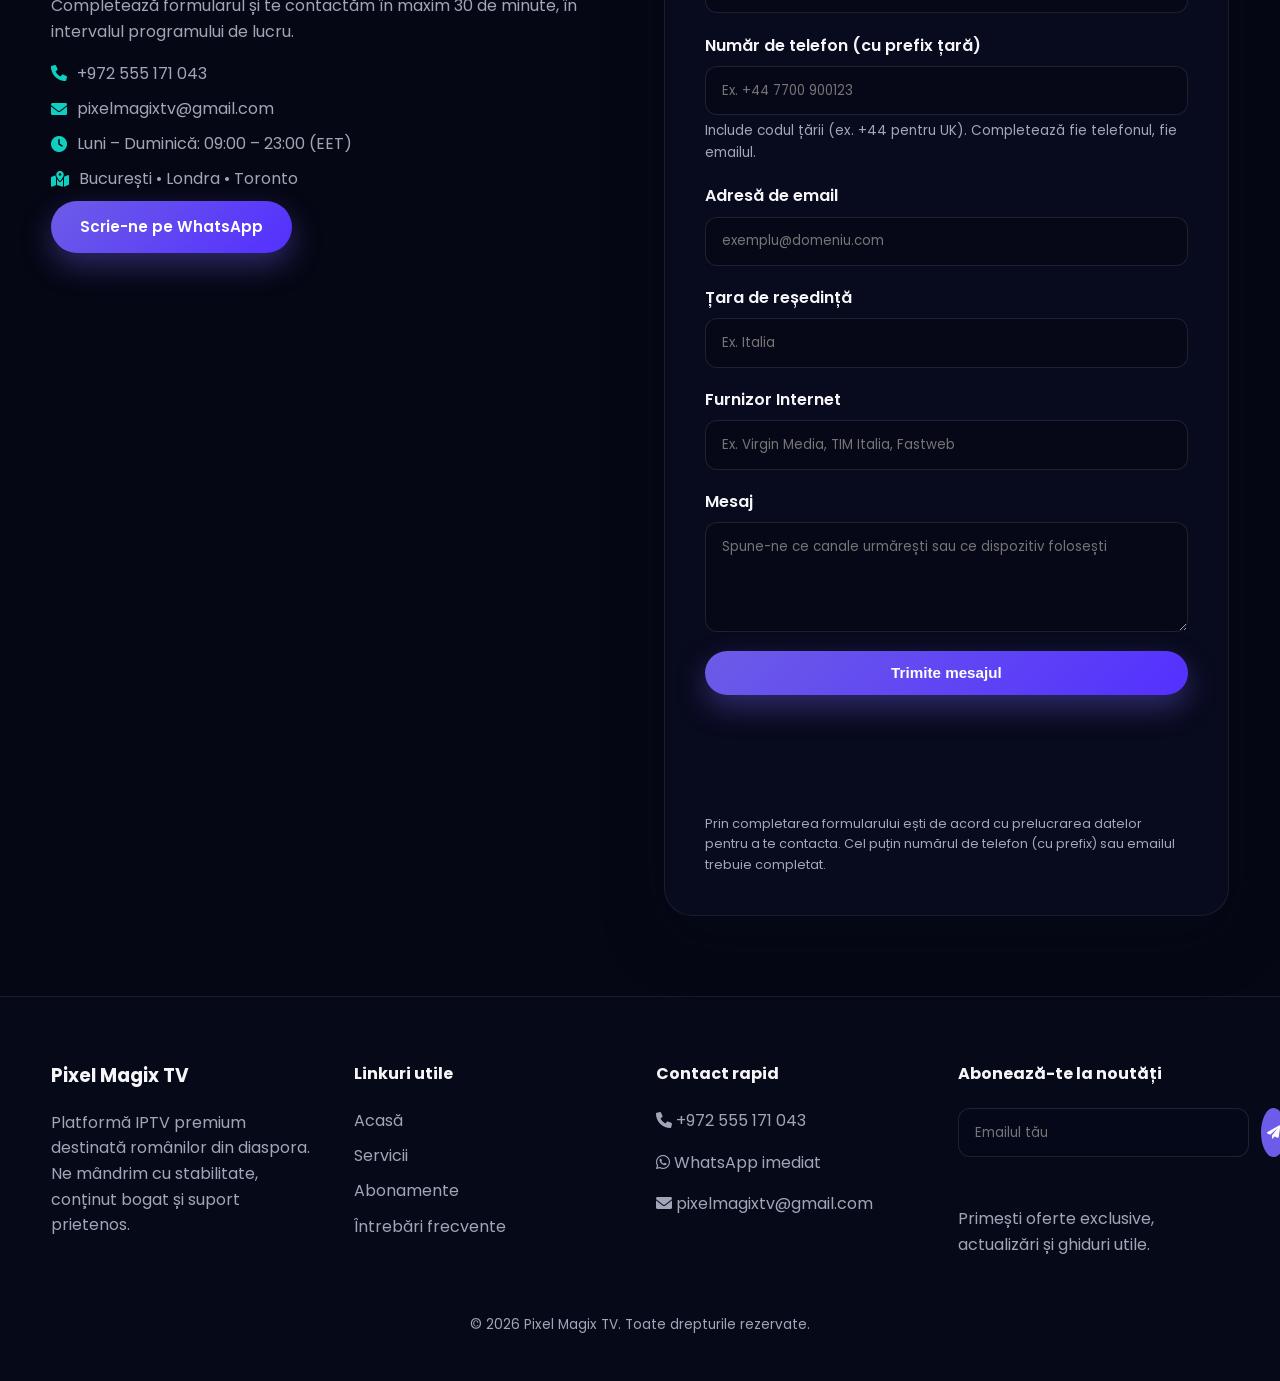
==== commit e64982d7: "small fix" ====
--- a/index.html
+++ b/index.html
@@ -328,7 +328,7 @@
                             <span class="plan-badge">Bonus extra</span>
                             <p>Plan anual cu un dispozitiv suplimentar inclus.</p>
                             <ul class="features-list">
-                                <li><i class="fas fa-check"></i> 3 Luni CADOU!</li>
+                                <li><i class="fas fa-check"></i> 1 Lună CADOU!</li>
                                 <li><i class="fas fa-check"></i> Filme 4K</li>
                                 <li><i class="fas fa-check"></i> 5 Dispozitive Simultan</li>
                                 <li><i class="fas fa-check"></i> 450+ Canale Românești</li>
@@ -422,7 +422,7 @@
                             <span class="plan-badge">Maxim avantaj</span>
                             <p>Plan anual cu două luni bonus și suport complet dedicat.</p>
                             <ul class="features-list">
-                                <li><i class="fas fa-check"></i> 4 Luni CADOU!</li>
+                                <li><i class="fas fa-check"></i> 2 Luni CADOU!</li>
                                 <li><i class="fas fa-check"></i> Filme 4K</li>
                                 <li><i class="fas fa-check"></i> 5 Dispozitive Simultan</li>
                                 <li><i class="fas fa-check"></i> 450+ Canale Românești</li>
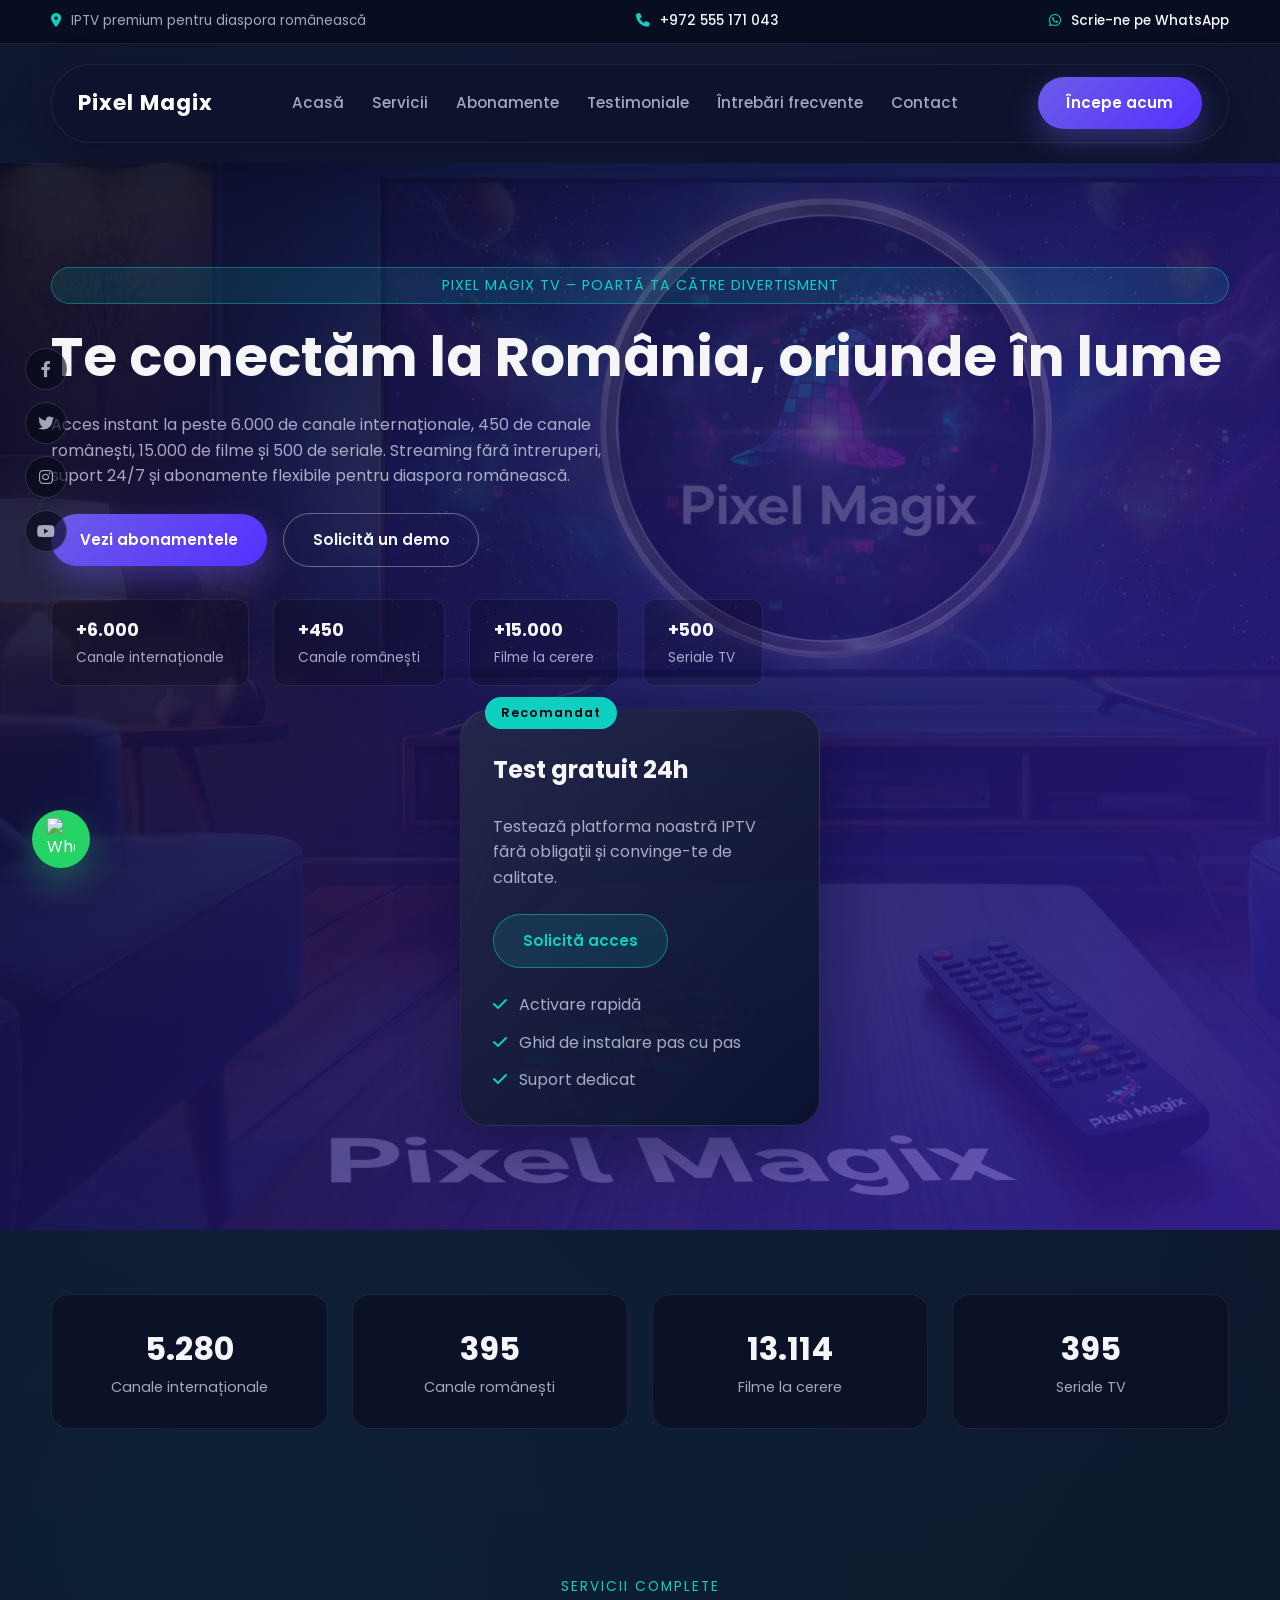
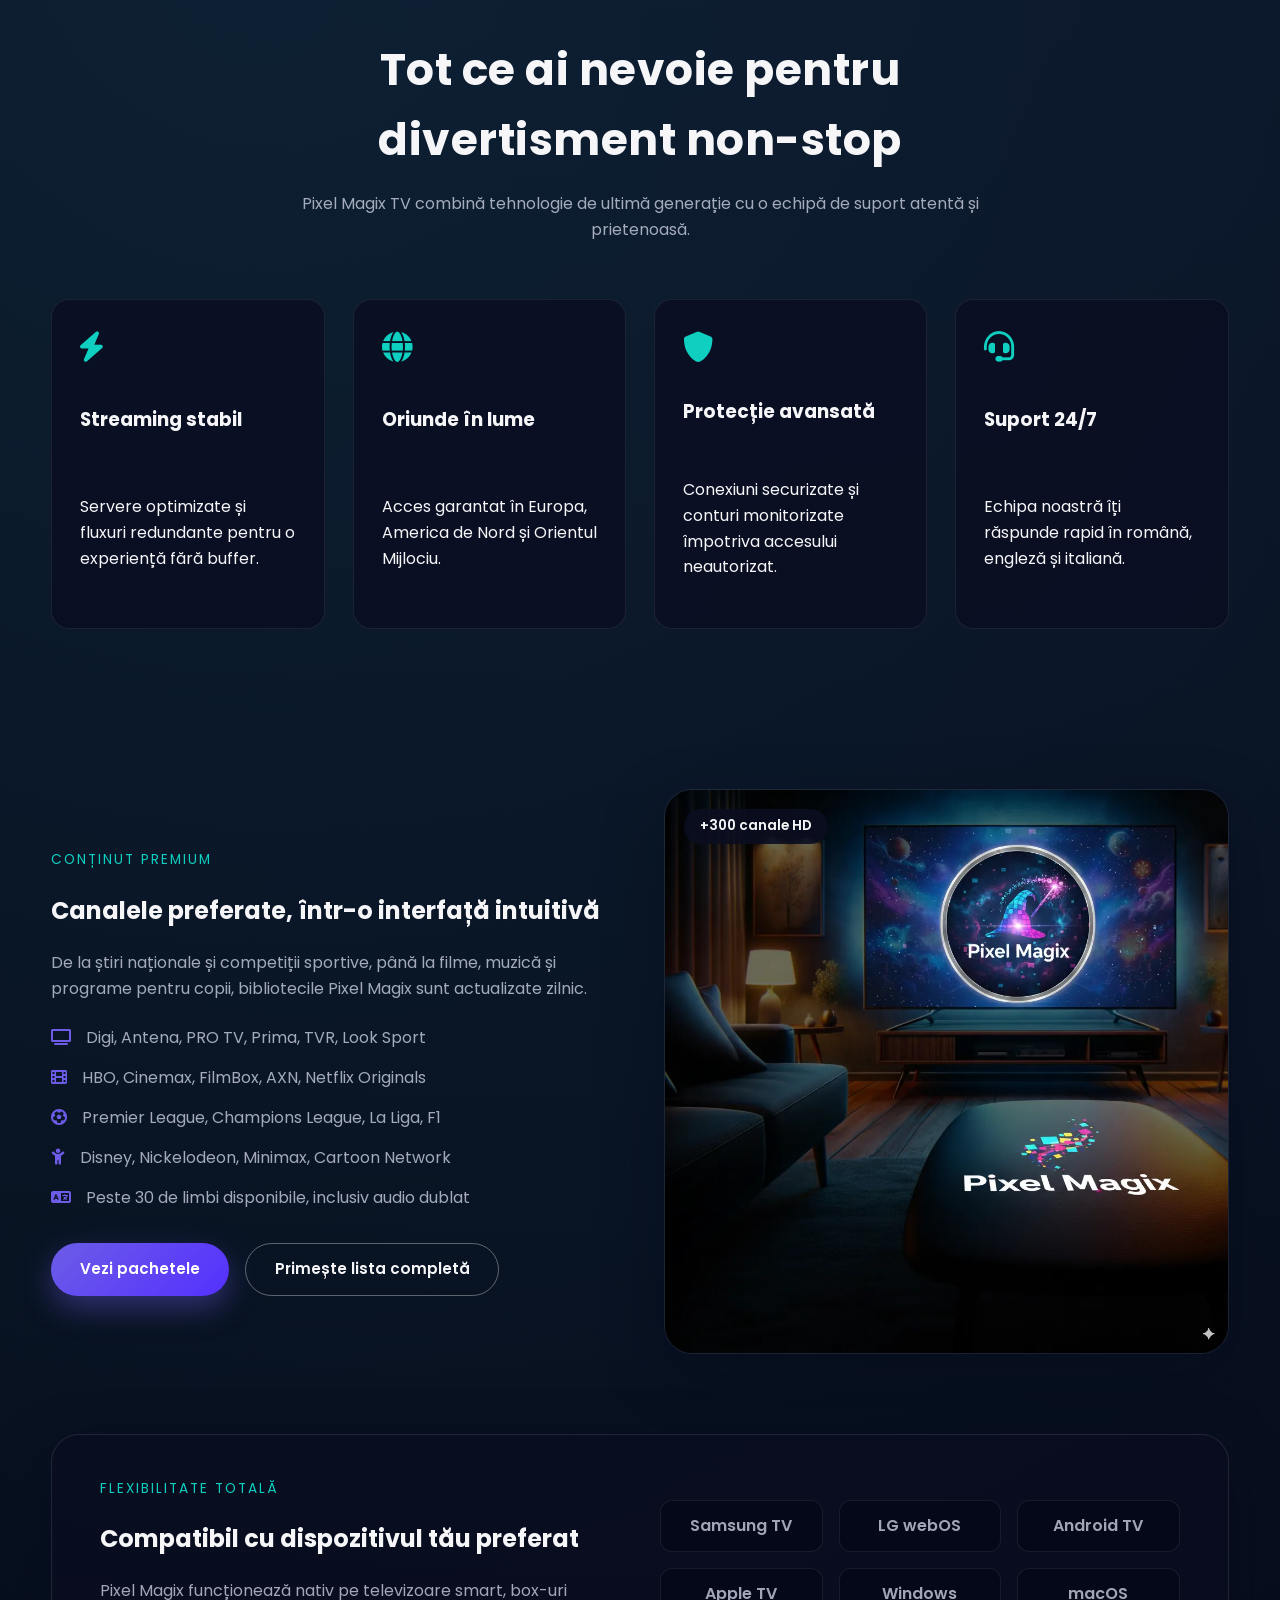
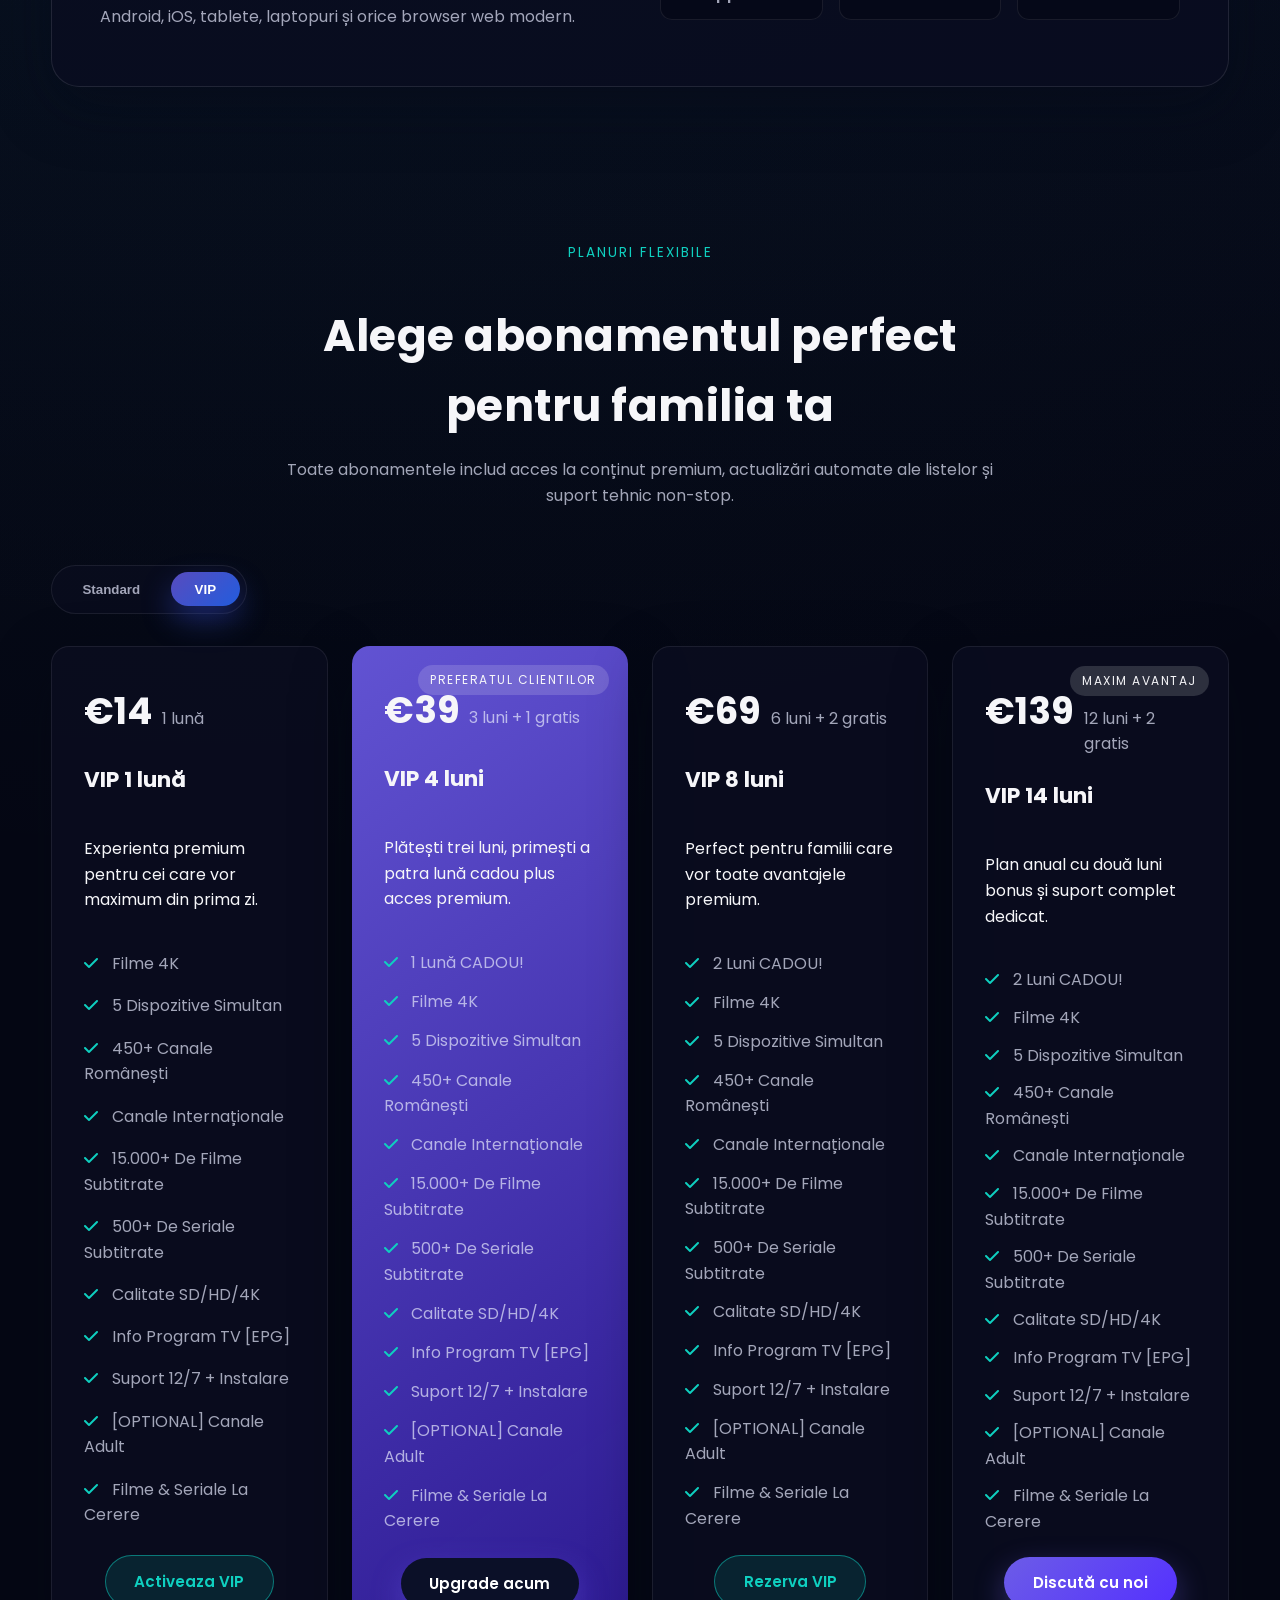
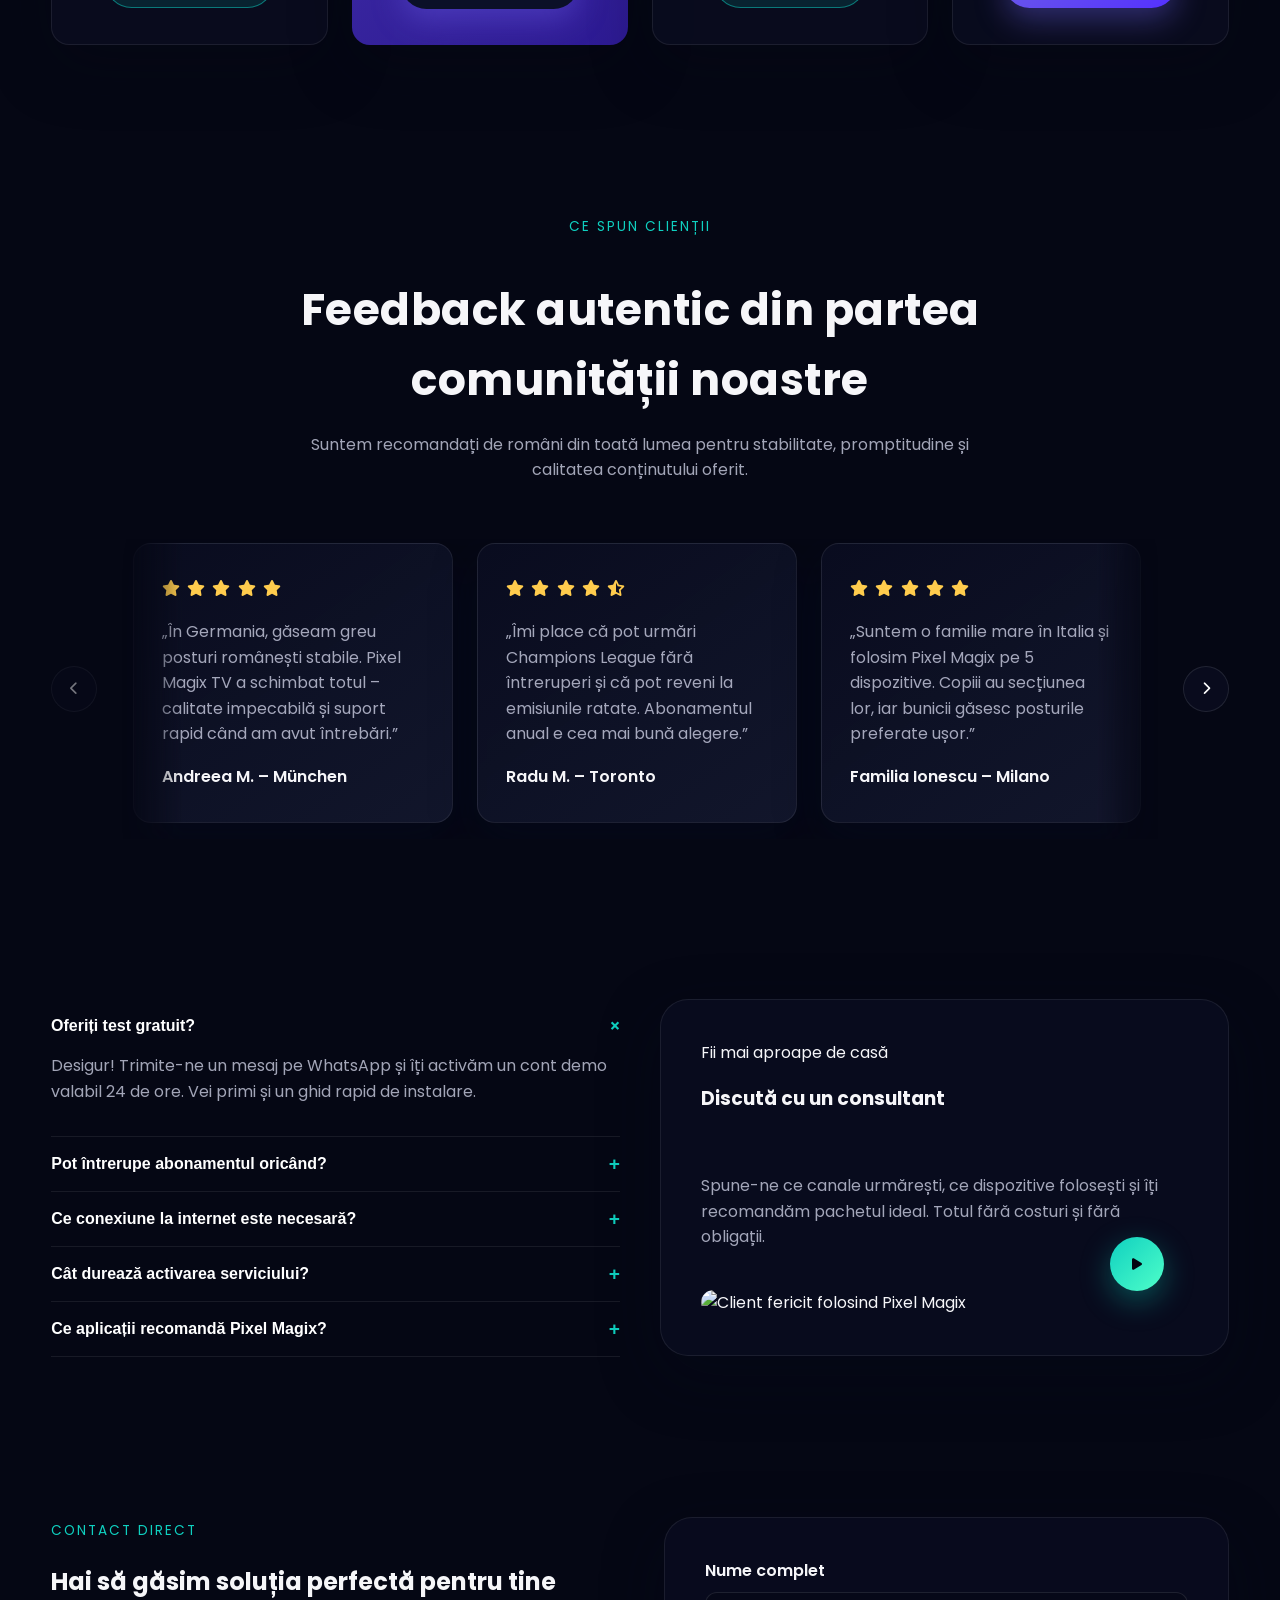
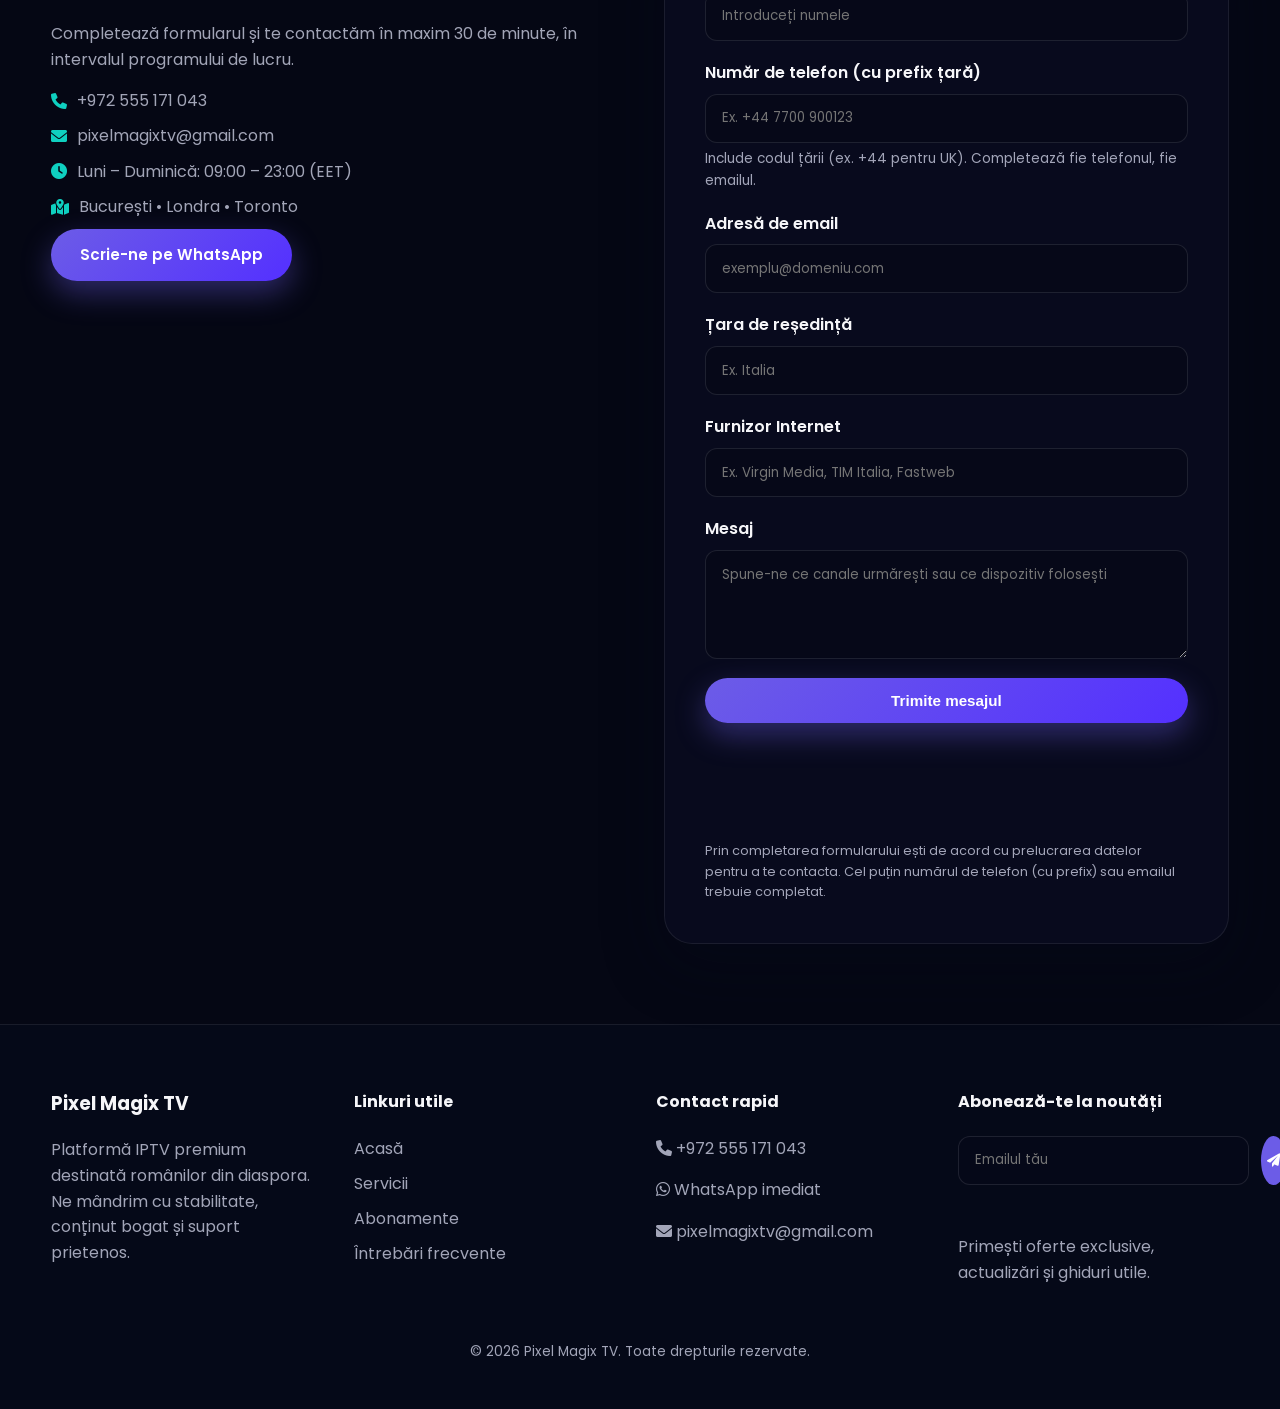
==== commit 1c1dcdbe: "feat(pricing): make VIP plan the default selected option Update index.html to move the 'active' clas" ====
--- a/index.html
+++ b/index.html
@@ -248,11 +248,11 @@
                         tehnic non-stop.</p>
                 </div>
                 <div class="toggle-container" data-aos="fade-up">
-                    <button class="toggle-btn active" data-plan="standard">Standard</button>
-                    <button class="toggle-btn" data-plan="vip">VIP</button>
+                    <button class="toggle-btn" data-plan="standard">Standard</button>
+                    <button class="toggle-btn active" data-plan="vip">VIP</button>
                 </div>
                 <div class="pricing-wrapper">
-                    <div class="pricing-grid active" id="standard-plans">
+                    <div class="pricing-grid" id="standard-plans">
                         <article class="pricing-card" data-aos="fade-up" data-aos-delay="50">
                             <div class="price-header">
                                 <span class="price-value" data-price="12">€12</span>
@@ -343,7 +343,7 @@
                             <a href="https://wa.me/972555171043" class="btn btn--primary">Solicită oferta</a>
                         </article>
                     </div>
-                    <div class="pricing-grid" id="vip-plans">
+                    <div class="pricing-grid active" id="vip-plans">
                         <article class="pricing-card" data-aos="fade-up" data-aos-delay="50">
                             <div class="price-header">
                                 <span class="price-value" data-price="14">€14</span>
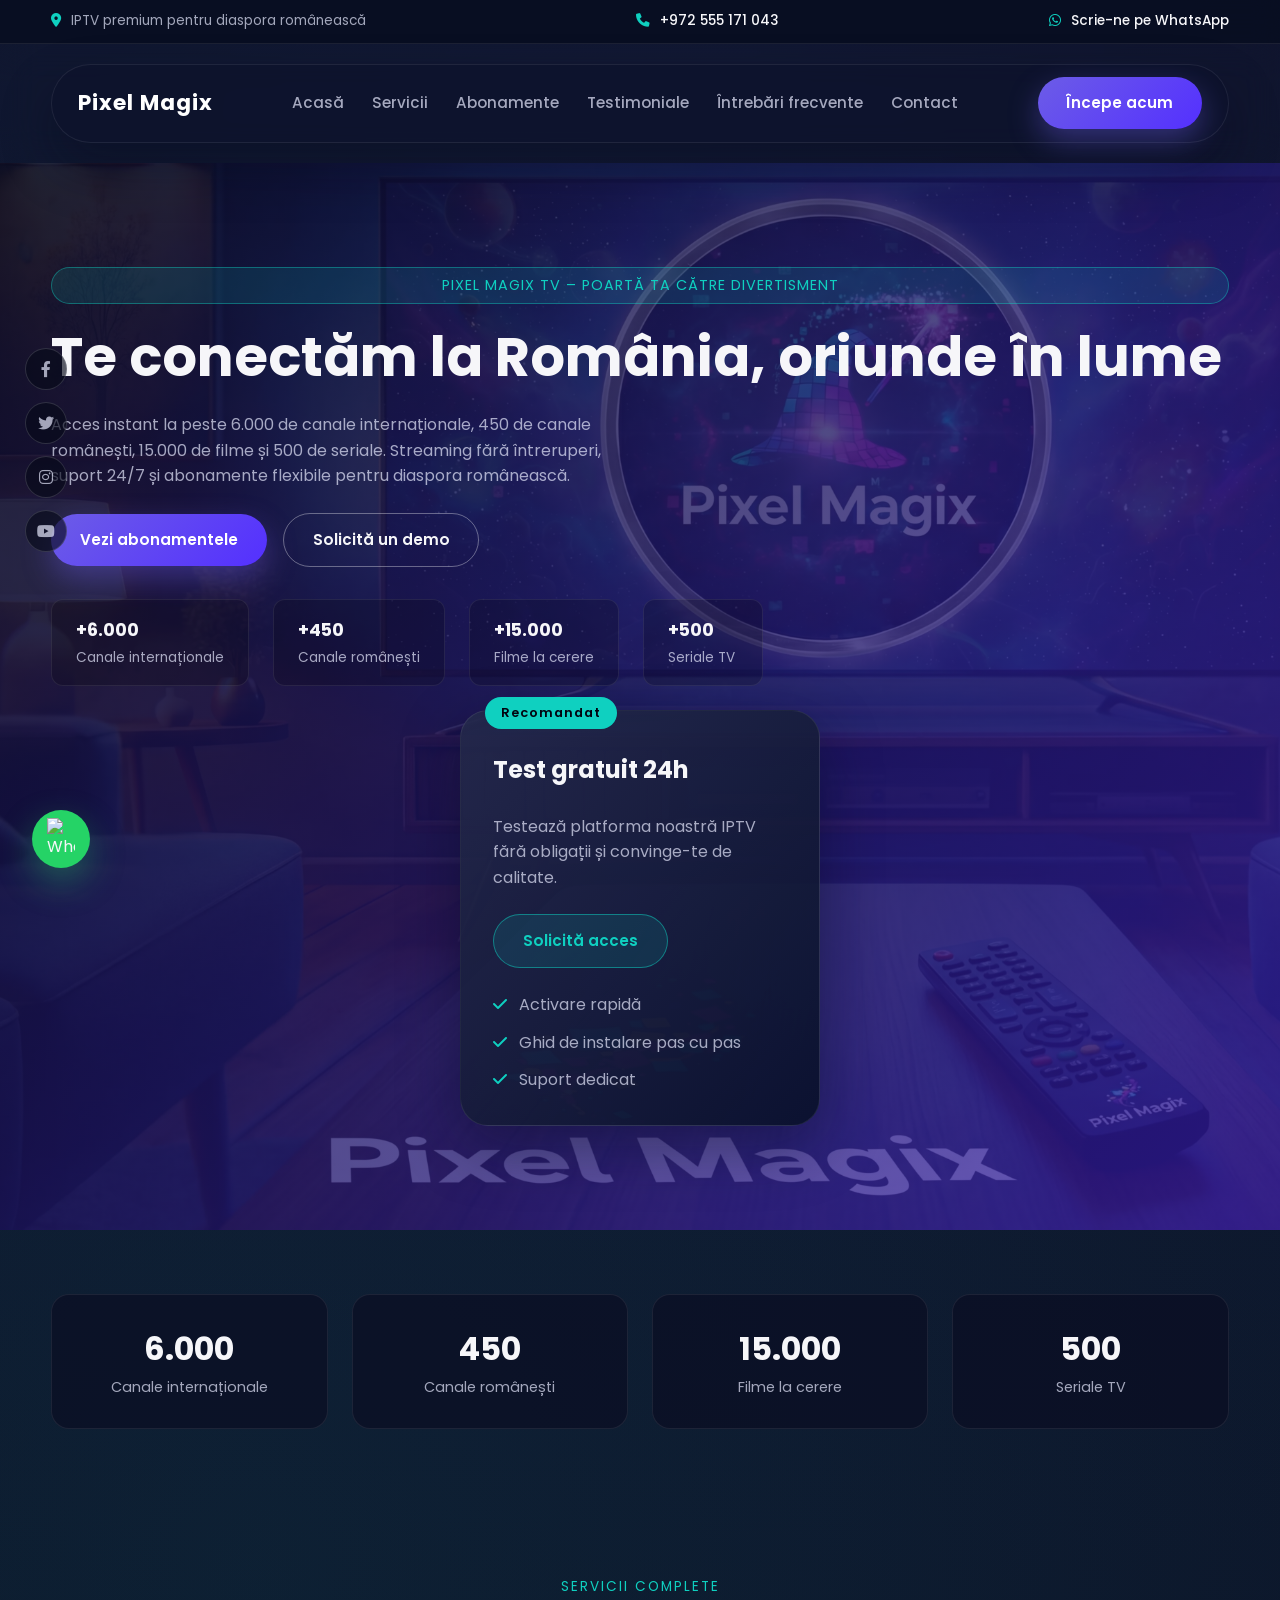
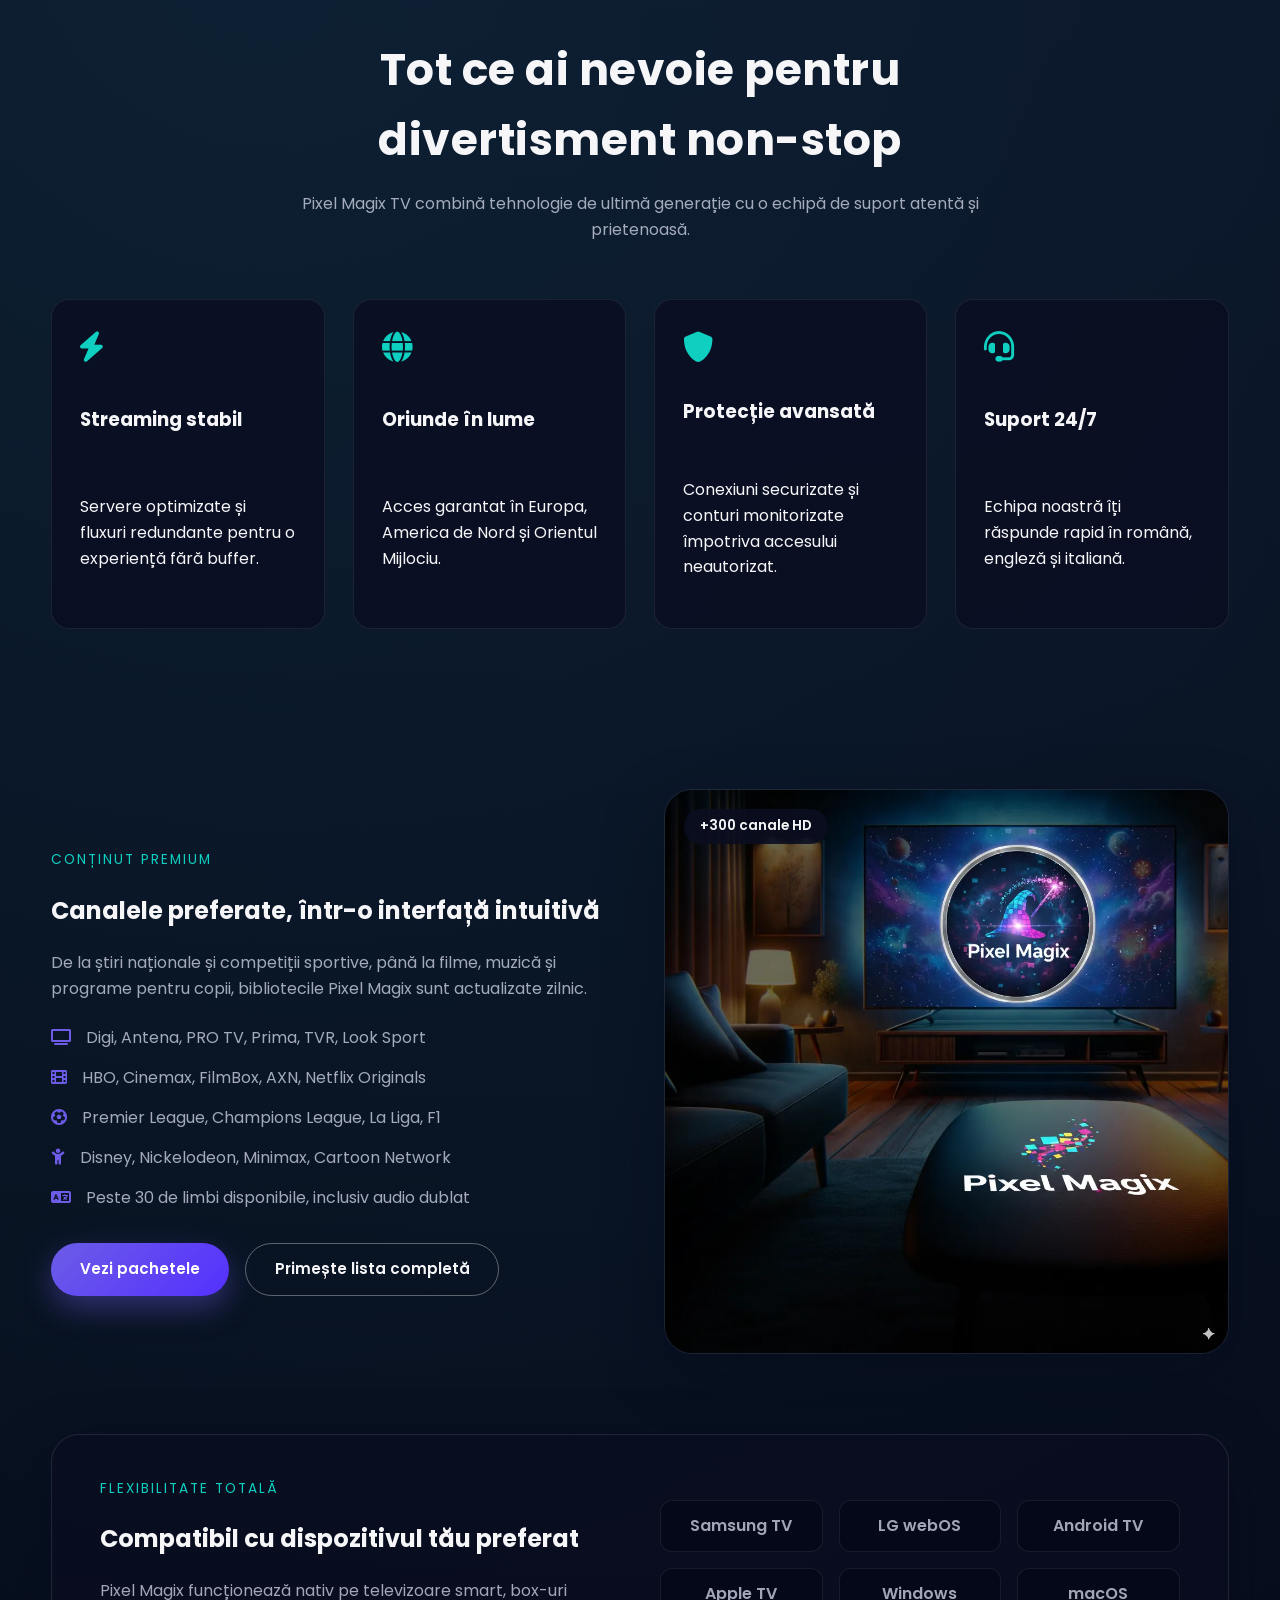
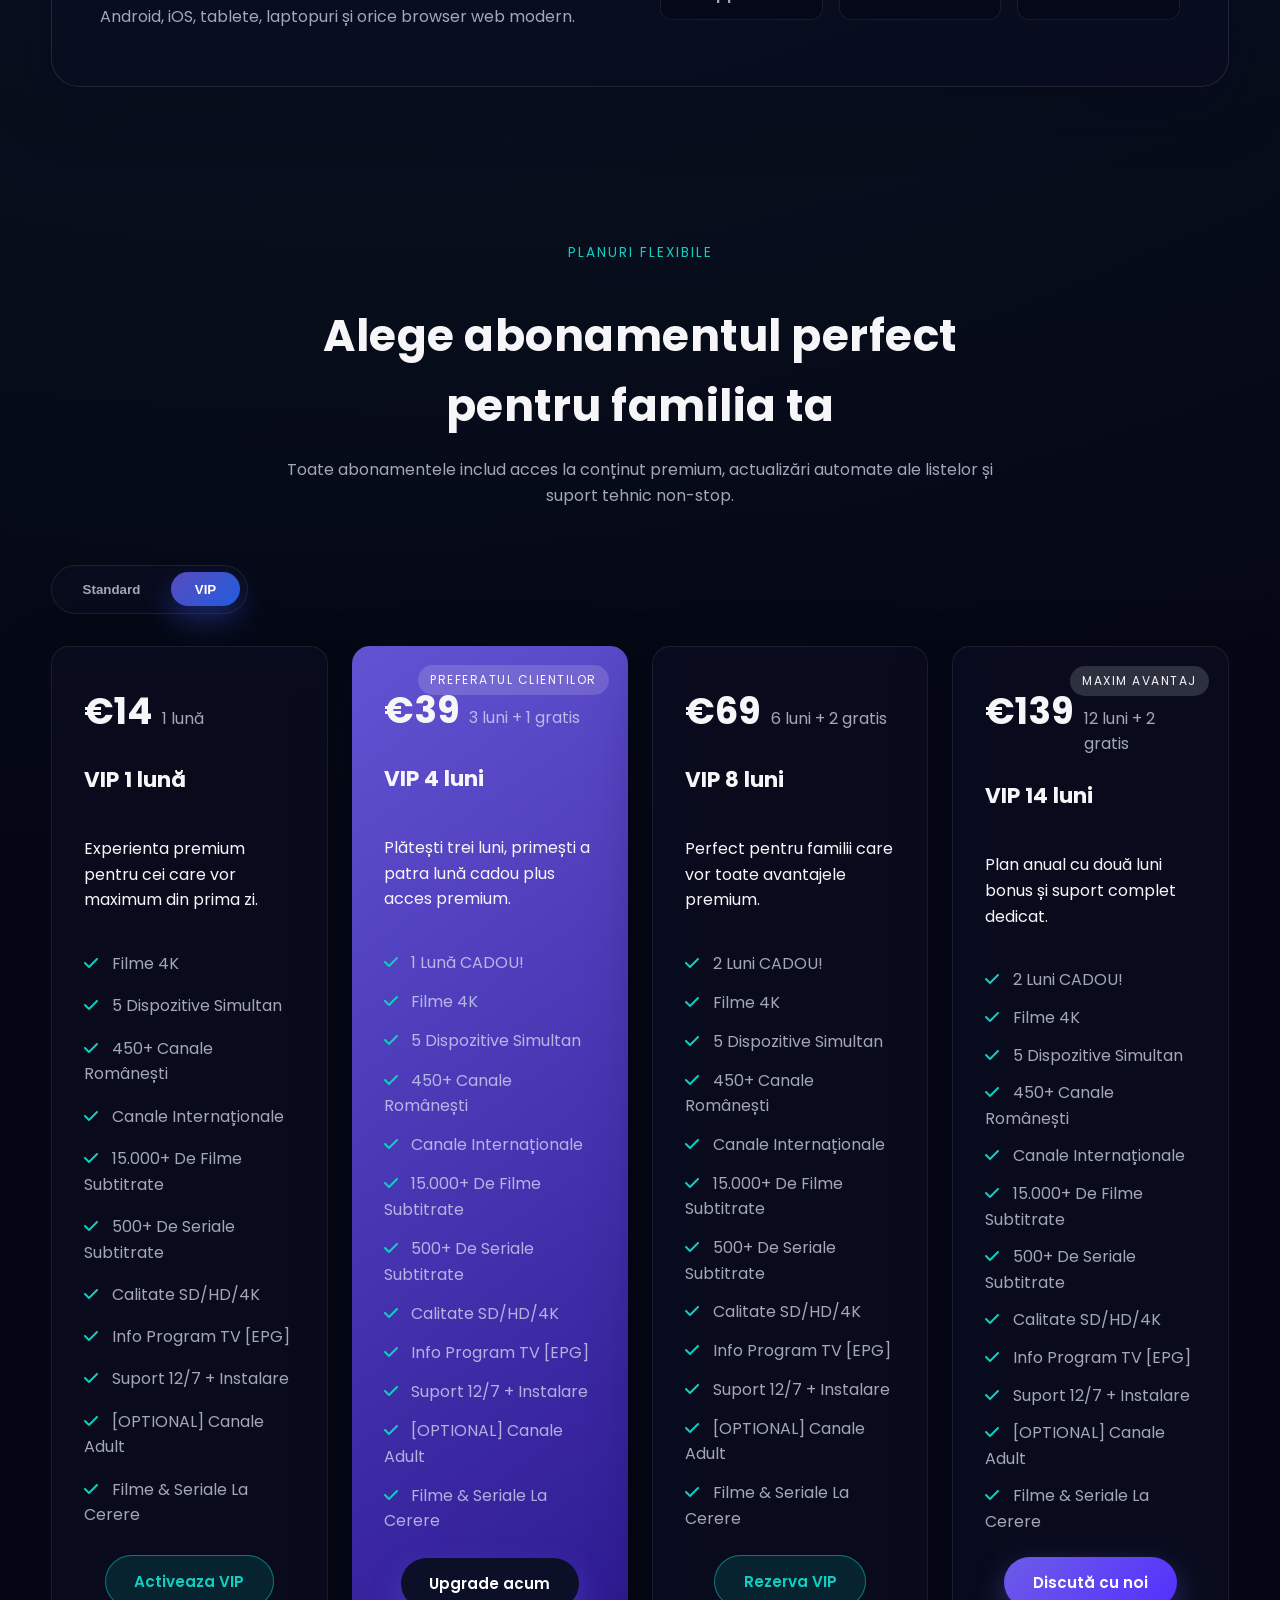
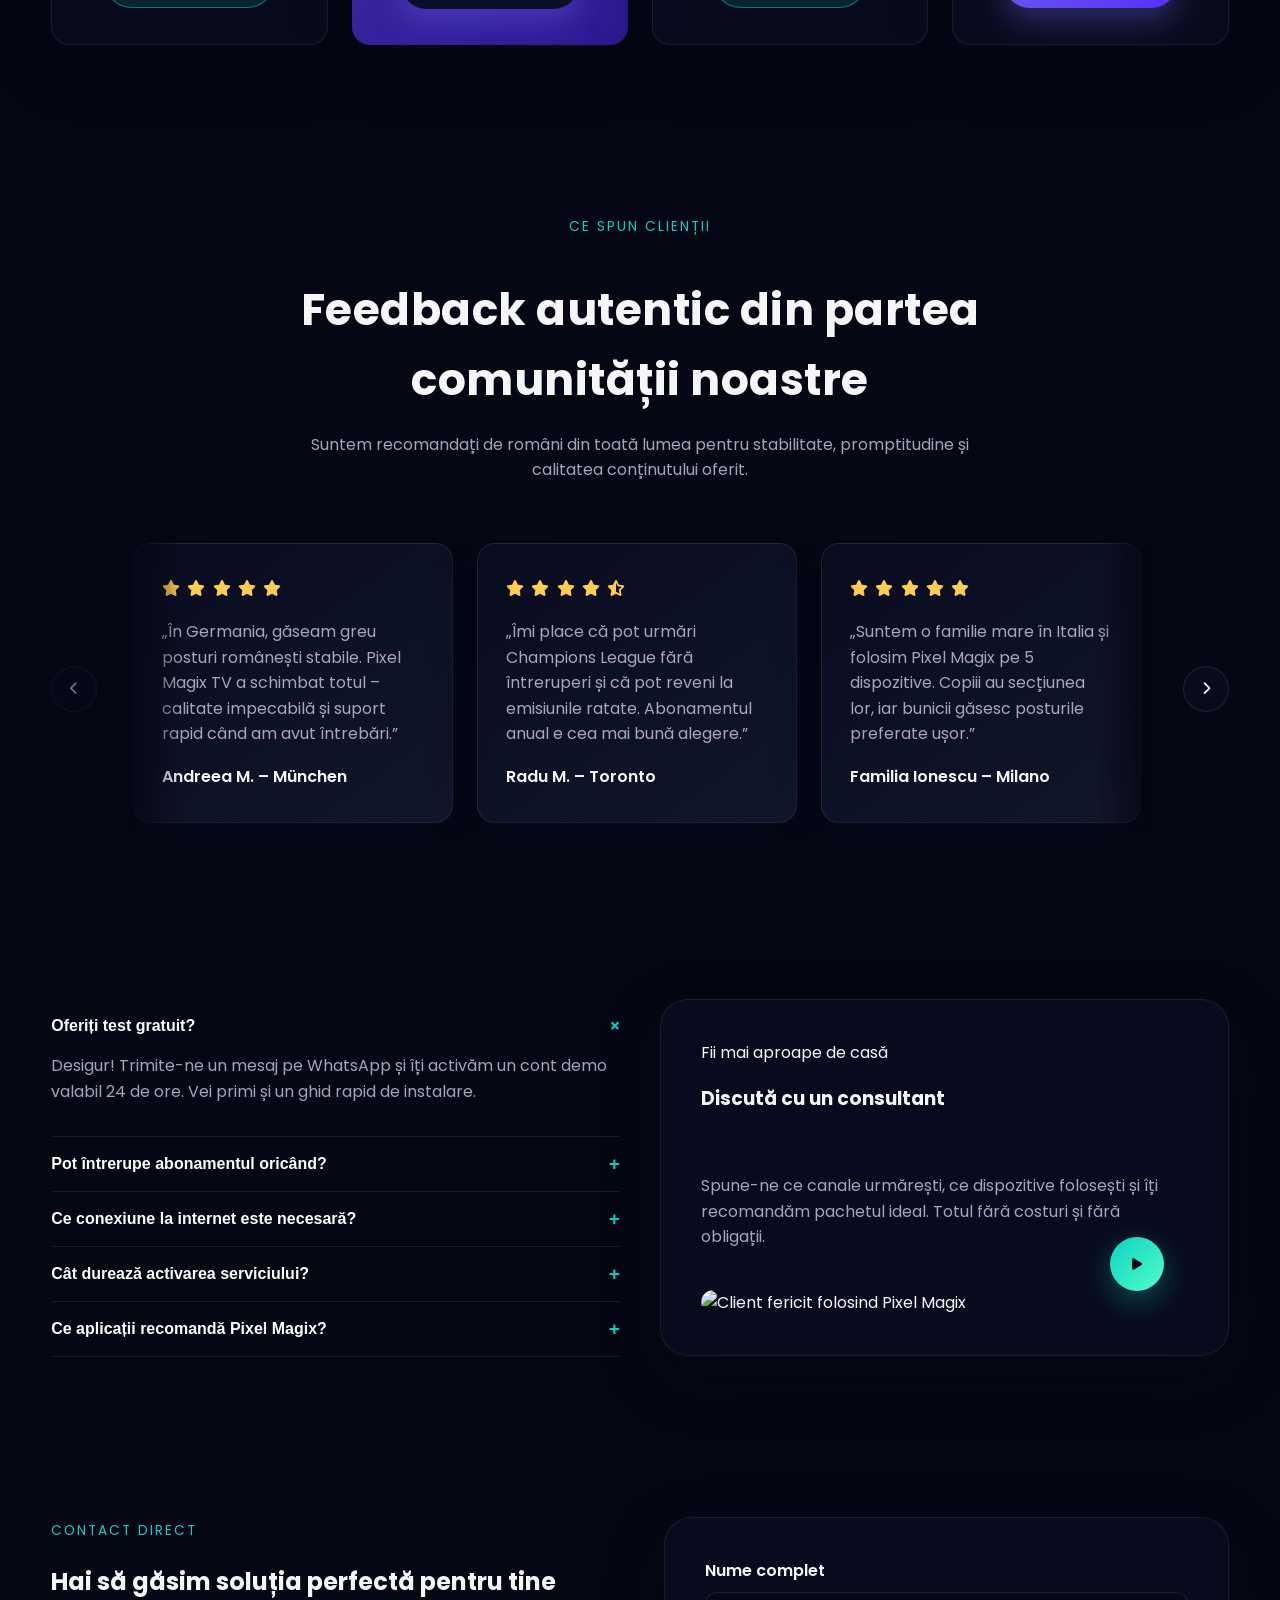
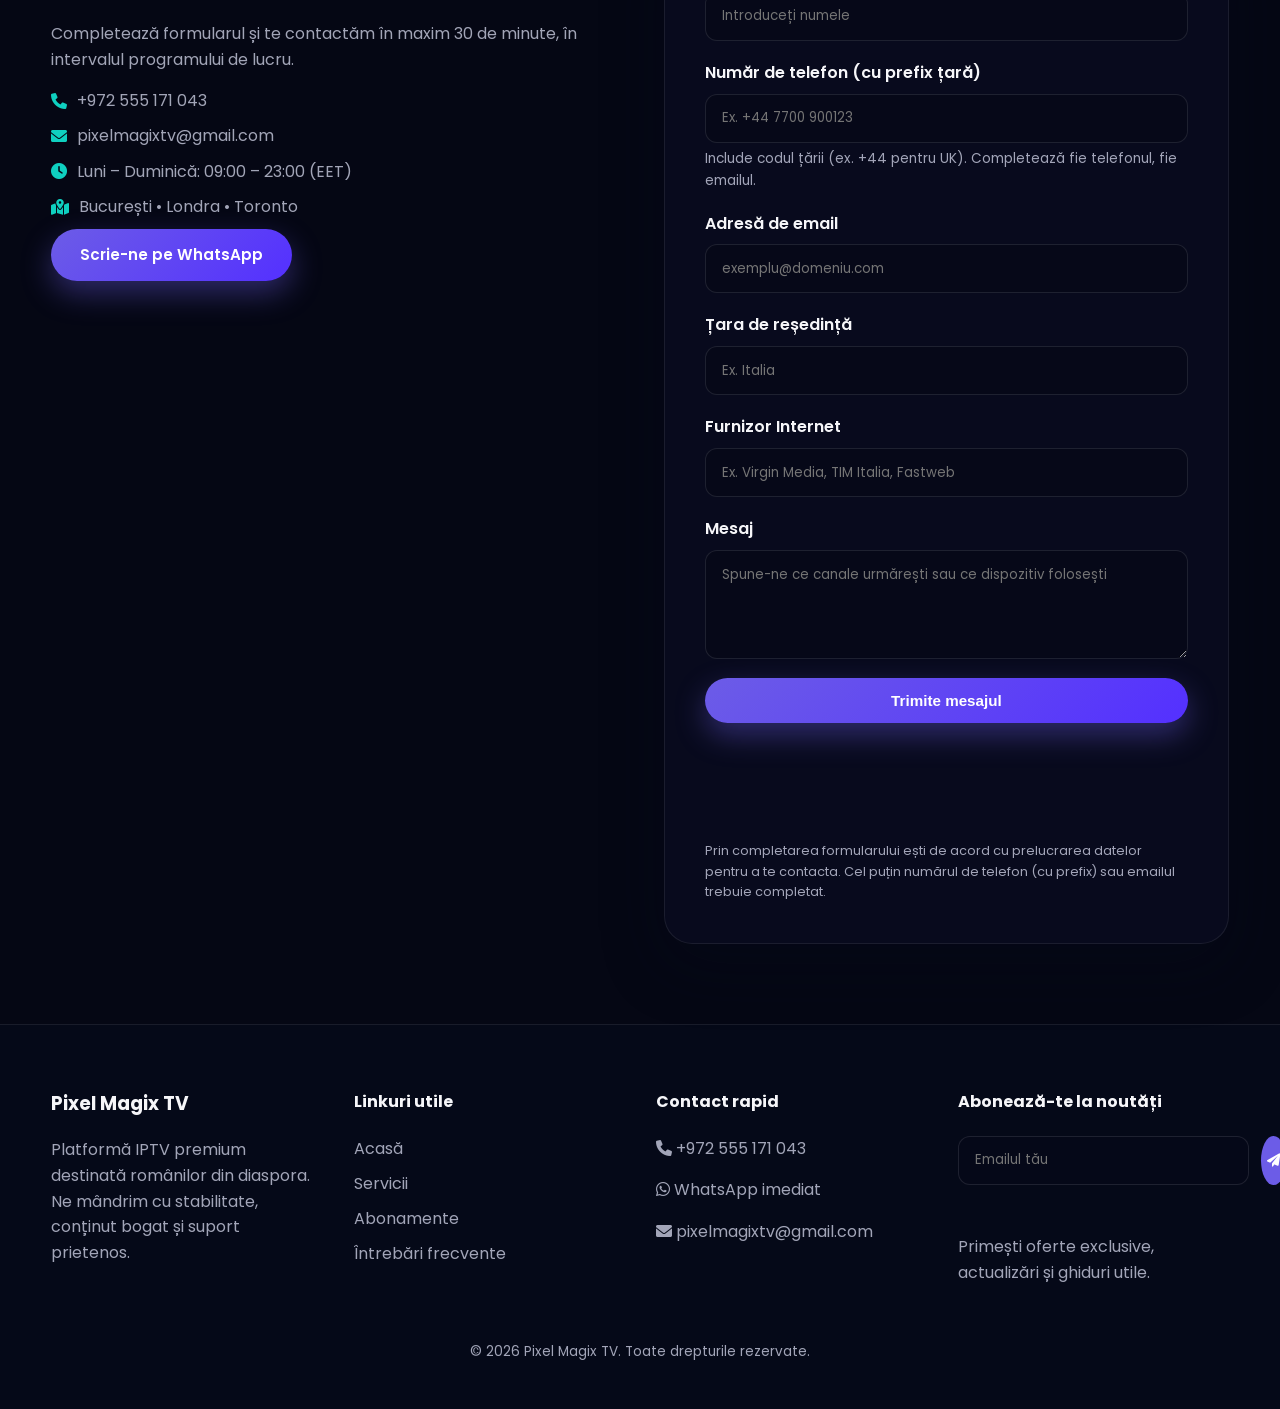
==== commit 743ccbb2: "refactor(index): add js-whatsapp-plan class to pricing buttons Append the `js-whatsapp-plan` class t" ====
--- a/index.html
+++ b/index.html
@@ -272,7 +272,7 @@
                                 <li><i class="fas fa-check"></i> [OPTIONAL] Canale Adult</li>
                                 <li><i class="fas fa-check"></i> Filme &amp; Seriale La Cerere</li>
                             </ul>
-                            <a href="https://wa.me/972555171043" class="btn btn--secondary">Activeaza Standard</a>
+                            <a href="https://wa.me/972555171043" class="btn btn--secondary js-whatsapp-plan">Activeaza Standard</a>
                         </article>
                         <article class="pricing-card pricing-card--highlight" data-aos="fade-up" data-aos-delay="150">
                             <div class="price-header">
@@ -295,7 +295,7 @@
                                 <li><i class="fas fa-check"></i> [OPTIONAL] Canale Adult</li>
                                 <li><i class="fas fa-check"></i> Filme &amp; Seriale La Cerere</li>
                             </ul>
-                            <a href="https://wa.me/972555171043" class="btn btn--primary">Începe pachetul</a>
+                            <a href="https://wa.me/972555171043" class="btn btn--primary js-whatsapp-plan">Începe pachetul</a>
                         </article>
                         <article class="pricing-card" data-aos="fade-up" data-aos-delay="250">
                             <div class="price-header">
@@ -317,7 +317,7 @@
                                 <li><i class="fas fa-check"></i> [OPTIONAL] Canale Adult</li>
                                 <li><i class="fas fa-check"></i> Filme &amp; Seriale La Cerere</li>
                             </ul>
-                            <a href="https://wa.me/972555171043" class="btn btn--secondary">Rezerva abonamentul</a>
+                            <a href="https://wa.me/972555171043" class="btn btn--secondary js-whatsapp-plan">Rezerva abonamentul</a>
                         </article>
                         <article class="pricing-card" data-aos="fade-up" data-aos-delay="350">
                             <div class="price-header">
@@ -340,7 +340,7 @@
                                 <li><i class="fas fa-check"></i> [OPTIONAL] Canale Adult</li>
                                 <li><i class="fas fa-check"></i> Filme &amp; Seriale La Cerere</li>
                             </ul>
-                            <a href="https://wa.me/972555171043" class="btn btn--primary">Solicită oferta</a>
+                            <a href="https://wa.me/972555171043" class="btn btn--primary js-whatsapp-plan">Solicită oferta</a>
                         </article>
                     </div>
                     <div class="pricing-grid active" id="vip-plans">
@@ -364,7 +364,7 @@
                                 <li><i class="fas fa-check"></i> [OPTIONAL] Canale Adult</li>
                                 <li><i class="fas fa-check"></i> Filme &amp; Seriale La Cerere</li>
                             </ul>
-                            <a href="https://wa.me/972555171043" class="btn btn--secondary">Activeaza VIP</a>
+                            <a href="https://wa.me/972555171043" class="btn btn--secondary js-whatsapp-plan">Activeaza VIP</a>
                         </article>
                         <article class="pricing-card pricing-card--highlight" data-aos="fade-up" data-aos-delay="150">
                             <div class="price-header">
@@ -388,7 +388,7 @@
                                 <li><i class="fas fa-check"></i> [OPTIONAL] Canale Adult</li>
                                 <li><i class="fas fa-check"></i> Filme &amp; Seriale La Cerere</li>
                             </ul>
-                            <a href="https://wa.me/972555171043" class="btn btn--primary">Upgrade acum</a>
+                            <a href="https://wa.me/972555171043" class="btn btn--primary js-whatsapp-plan">Upgrade acum</a>
                         </article>
                         <article class="pricing-card" data-aos="fade-up" data-aos-delay="250">
                             <div class="price-header">
@@ -411,7 +411,7 @@
                                 <li><i class="fas fa-check"></i> [OPTIONAL] Canale Adult</li>
                                 <li><i class="fas fa-check"></i> Filme &amp; Seriale La Cerere</li>
                             </ul>
-                            <a href="https://wa.me/972555171043" class="btn btn--secondary">Rezerva VIP</a>
+                            <a href="https://wa.me/972555171043" class="btn btn--secondary js-whatsapp-plan">Rezerva VIP</a>
                         </article>
                         <article class="pricing-card" data-aos="fade-up" data-aos-delay="350">
                             <div class="price-header">
@@ -435,7 +435,7 @@
                                 <li><i class="fas fa-check"></i> [OPTIONAL] Canale Adult</li>
                                 <li><i class="fas fa-check"></i> Filme &amp; Seriale La Cerere</li>
                             </ul>
-                            <a href="https://wa.me/972555171043" class="btn btn--primary">Discută cu noi</a>
+                            <a href="https://wa.me/972555171043" class="btn btn--primary js-whatsapp-plan">Discută cu noi</a>
                         </article>
                     </div>
                 </div>
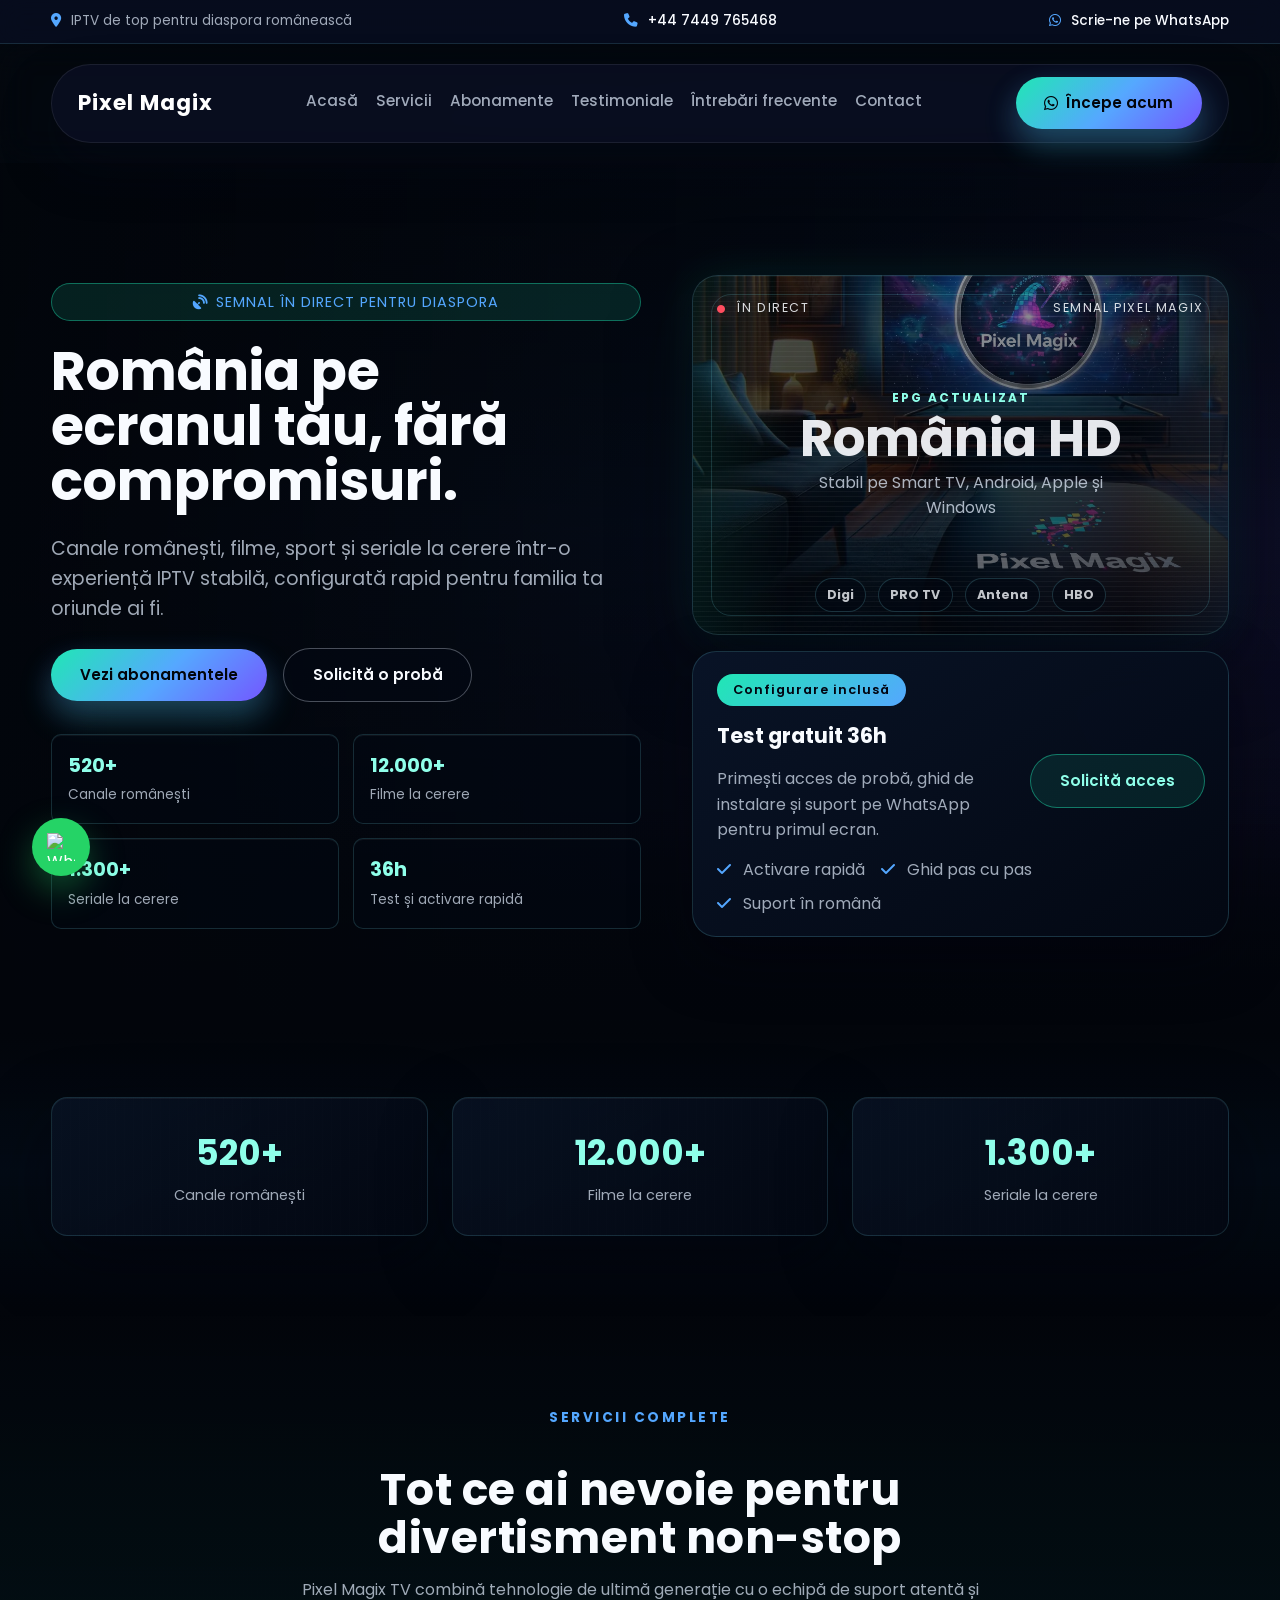
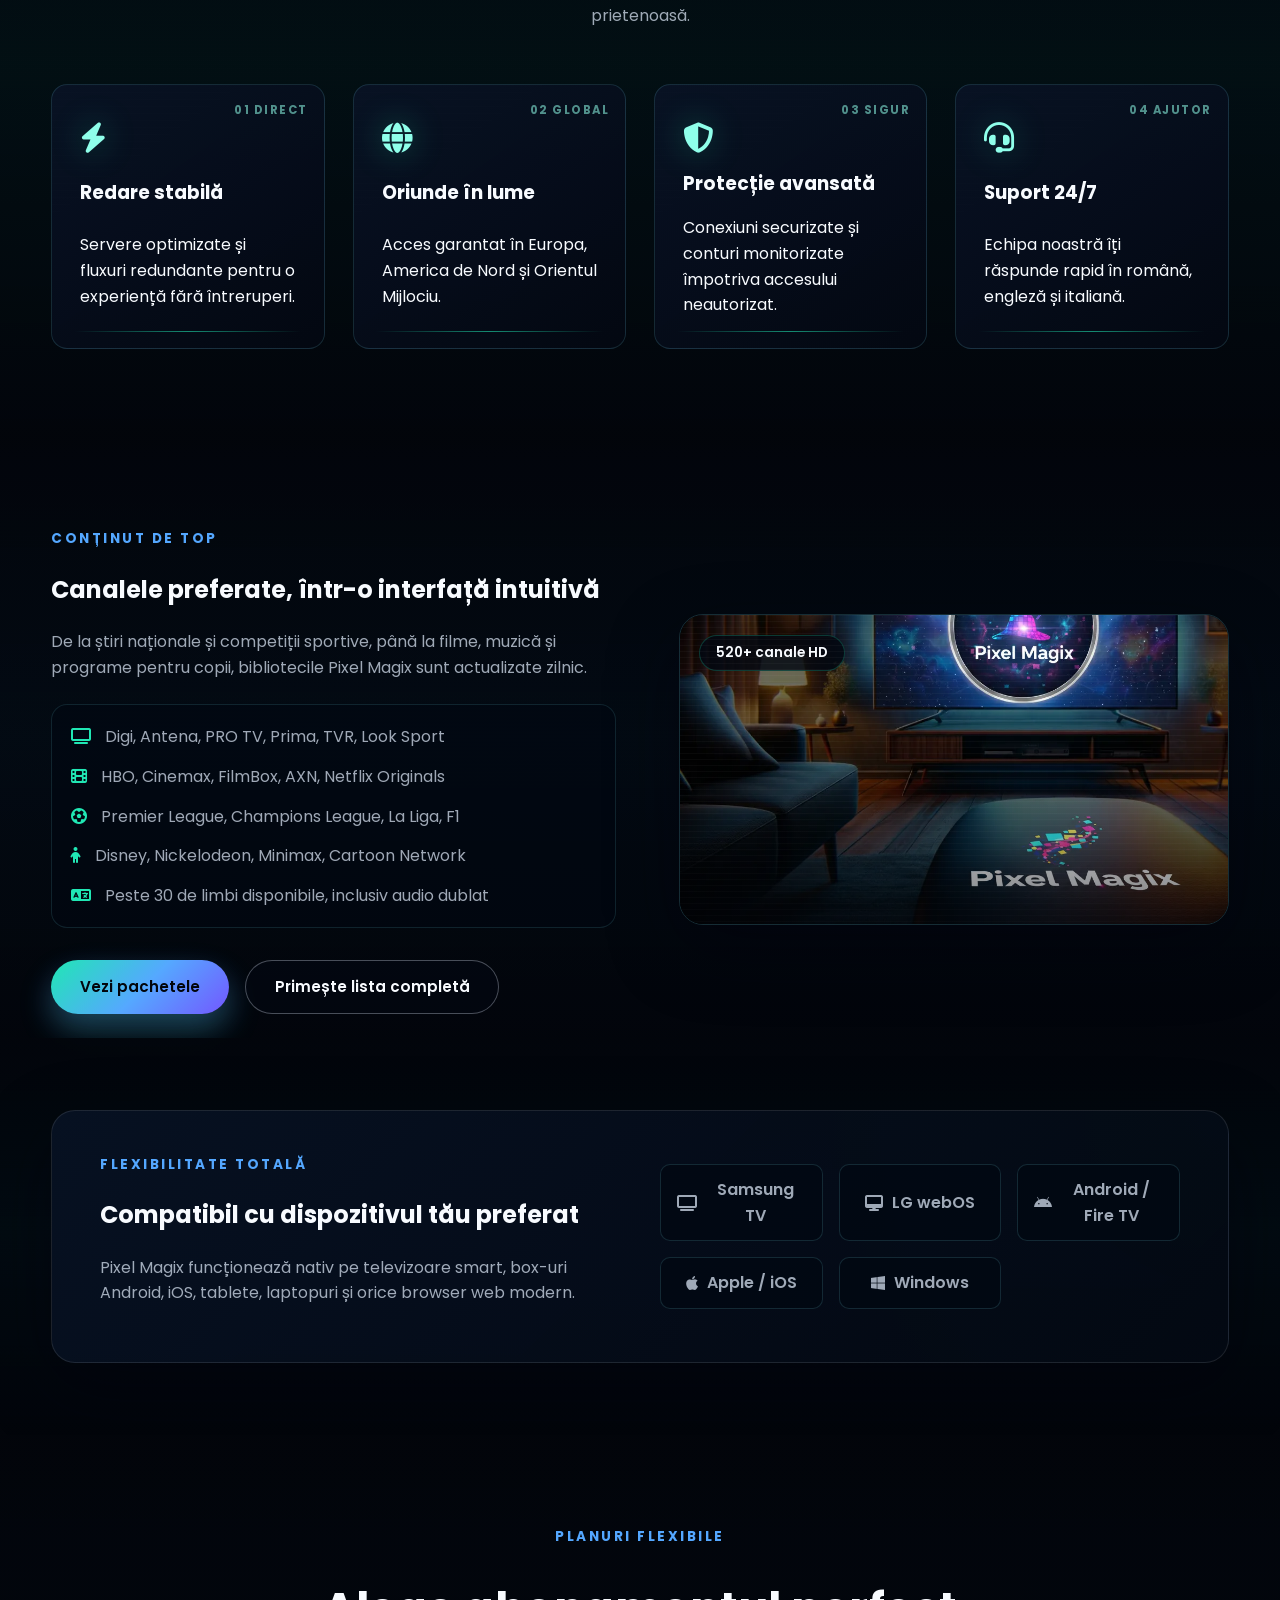
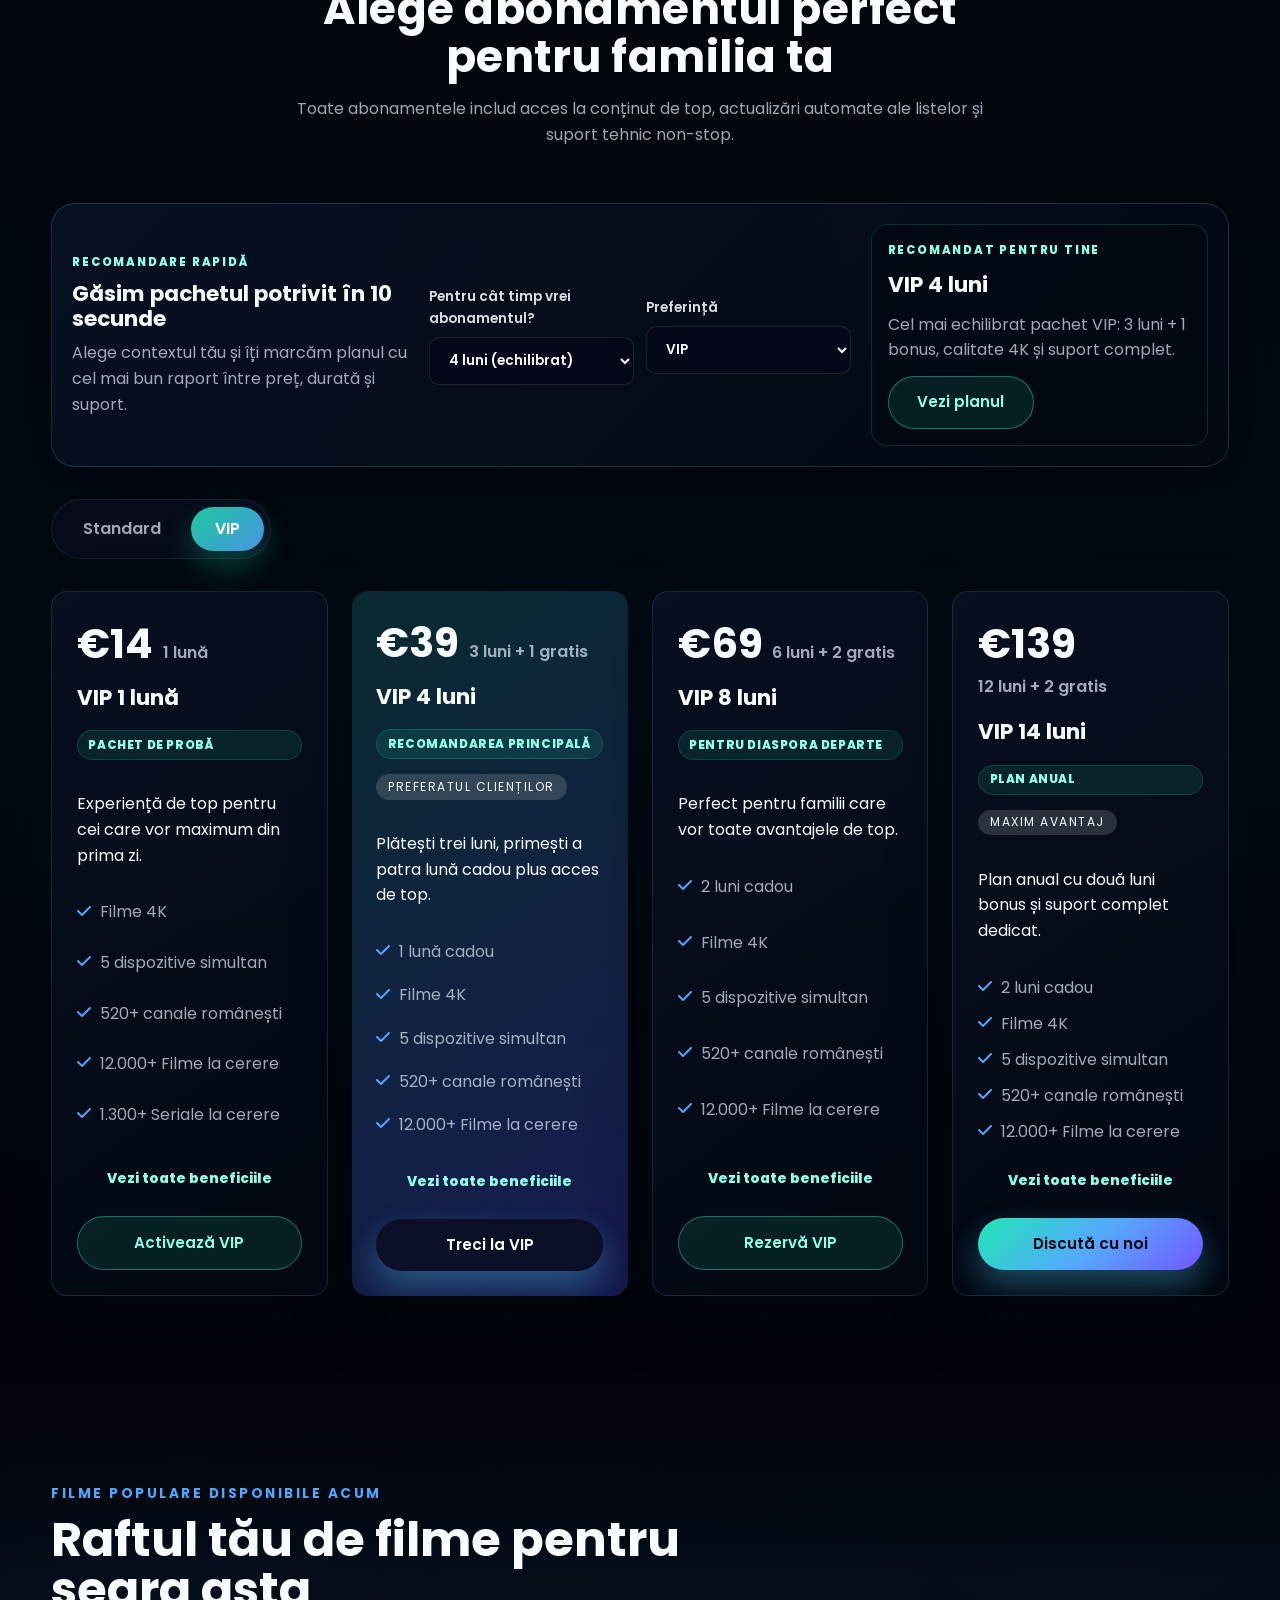
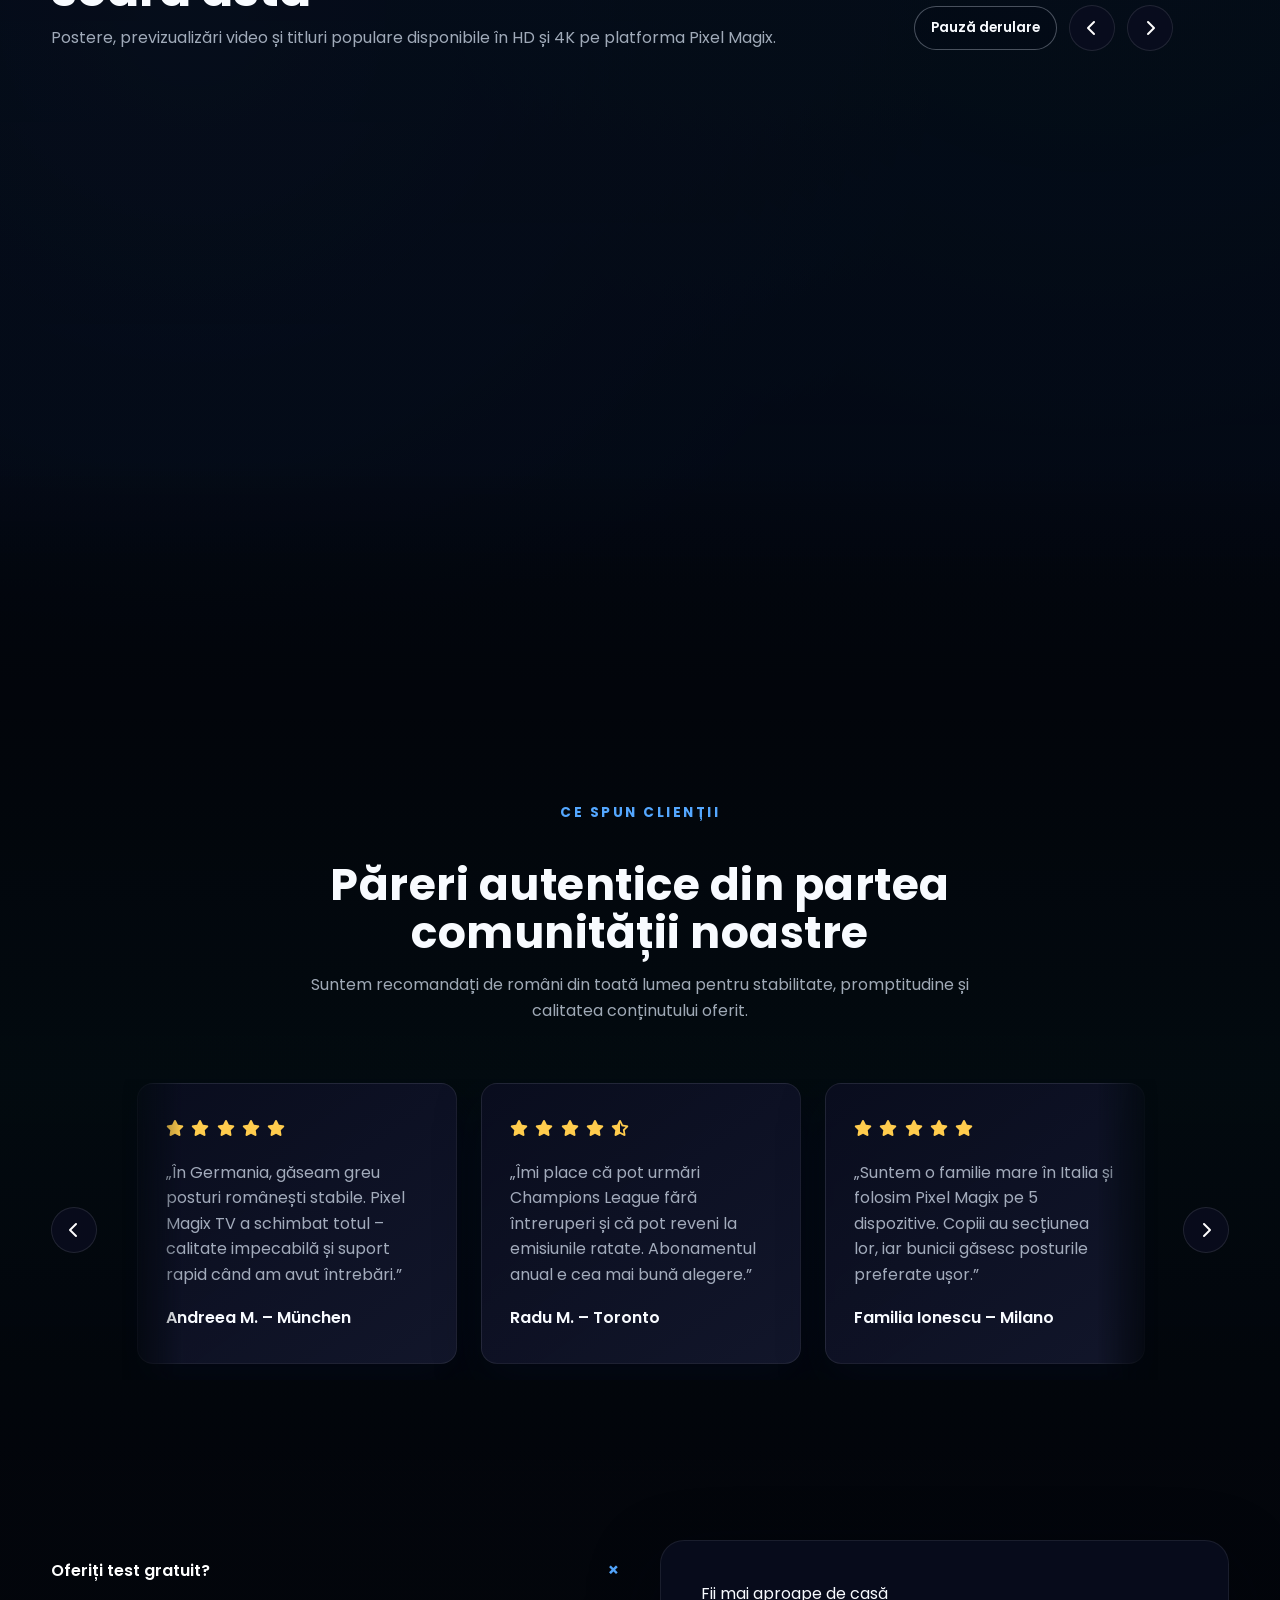
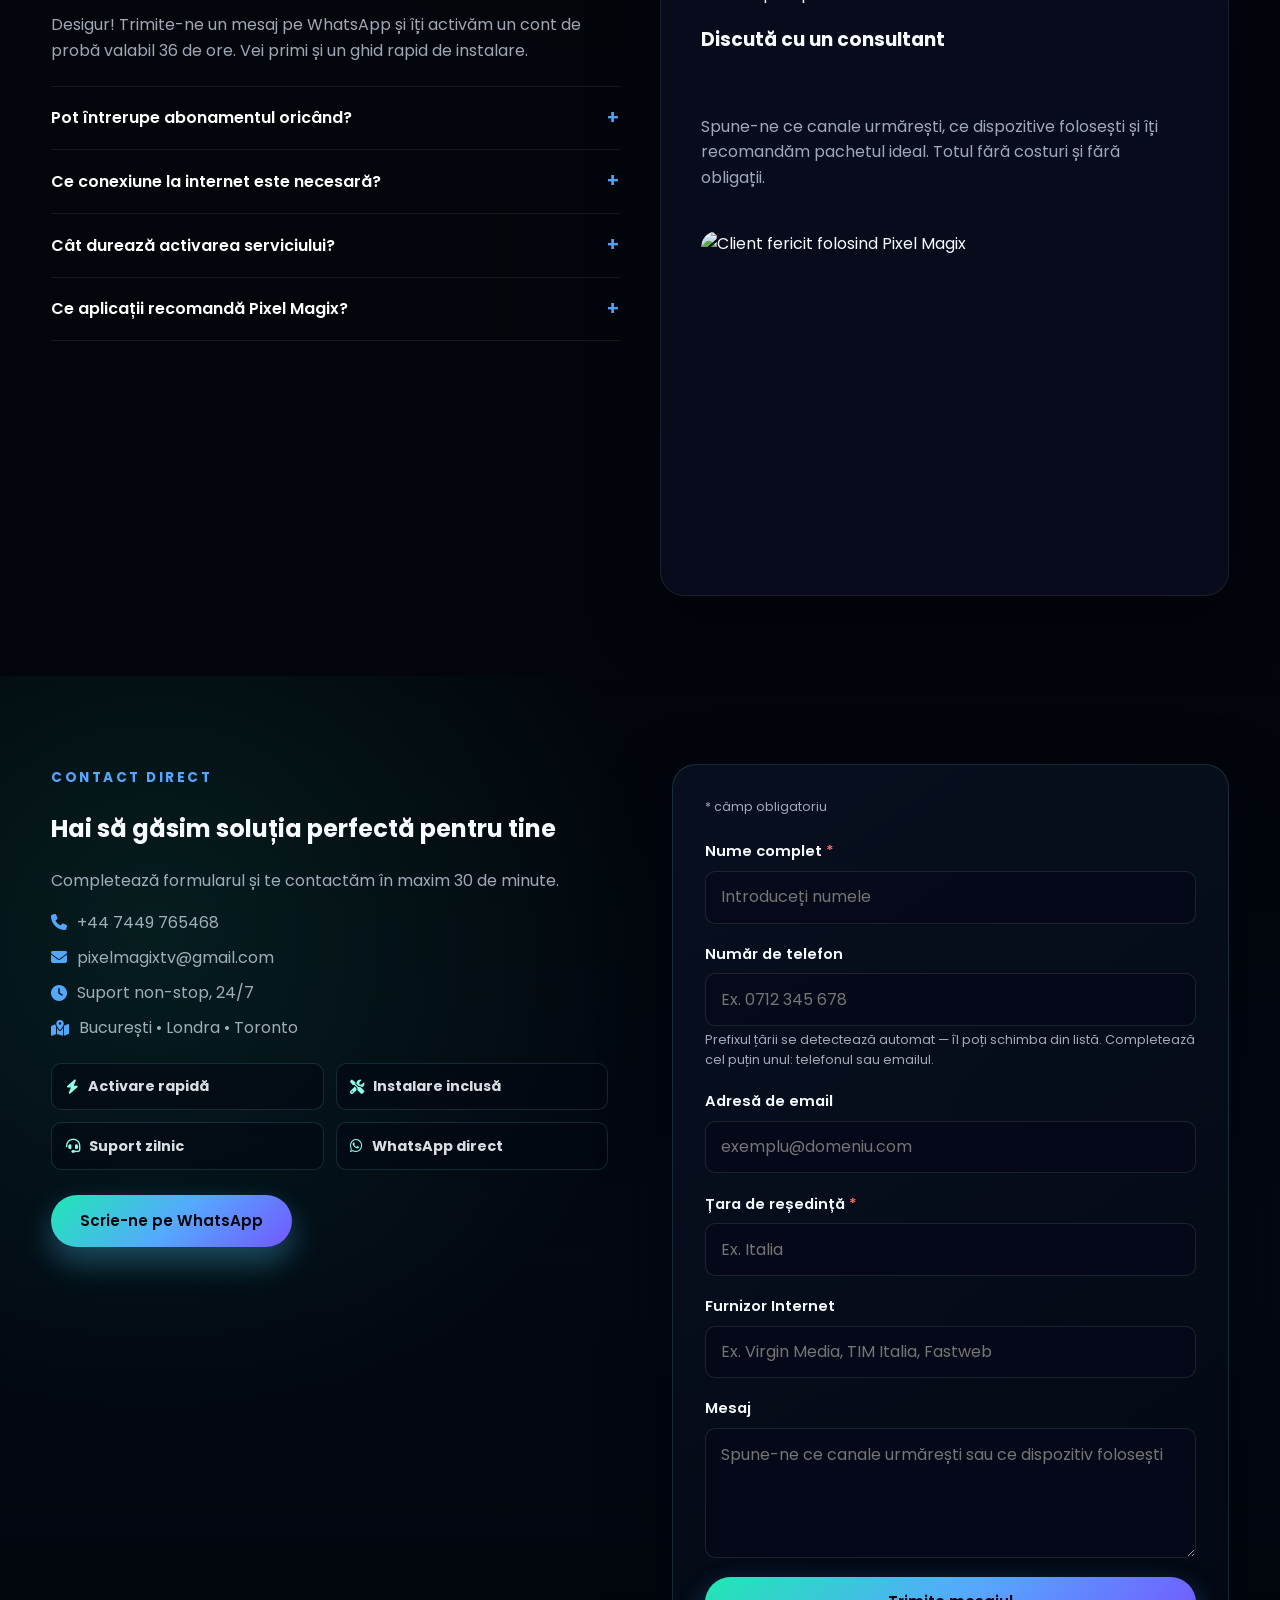
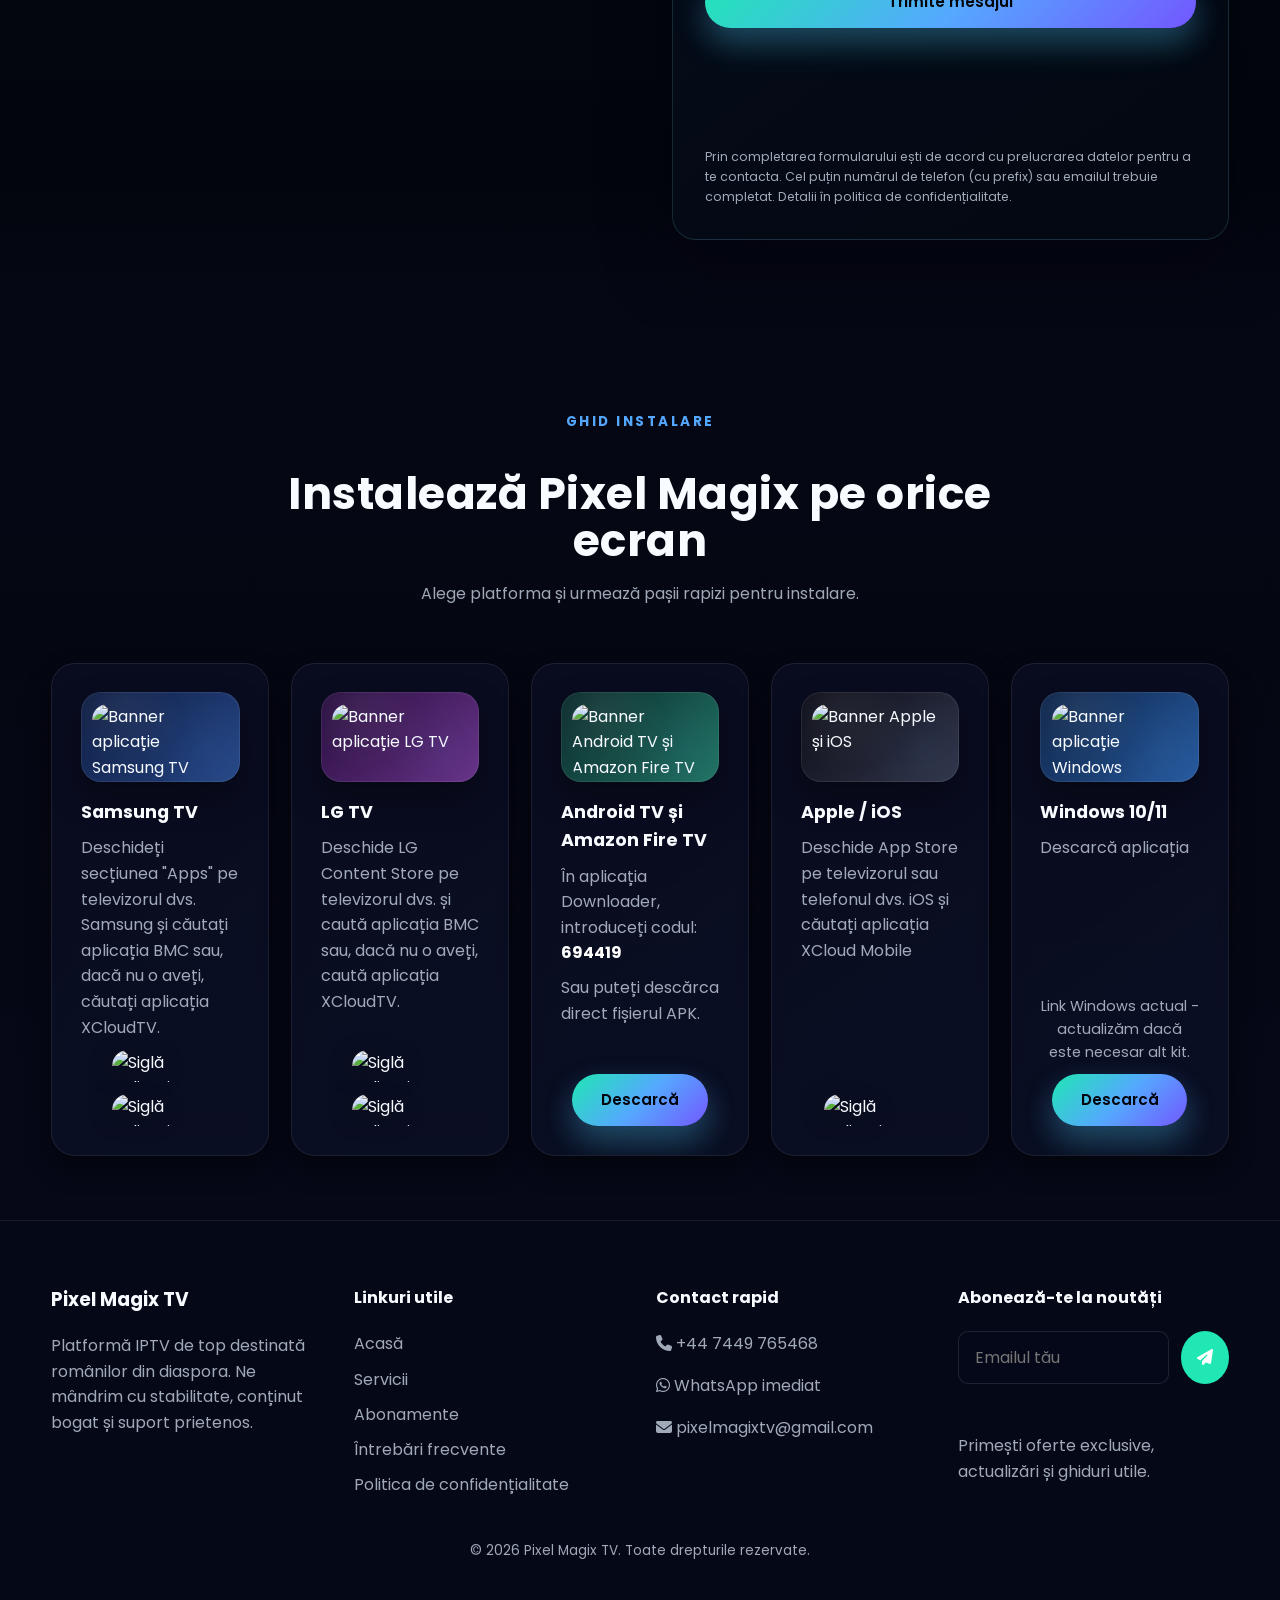
==== commit e7c1b202: "Optimize responsive UI and prepare site security headers" ====
--- a/index.html
+++ b/index.html
@@ -1,28 +1,64 @@
-﻿<!DOCTYPE html>
+<!DOCTYPE html>
 <html lang="ro">
 
 <head>
     <meta charset="UTF-8">
     <meta name="viewport" content="width=device-width, initial-scale=1.0">
-    <title>Pixel Magix TV – Poartă ta către divertisment</title>
+    <title>Pixel Magix TV – Poarta ta către divertisment</title>
+    <meta name="theme-color" content="#02050b">
+    <meta name="referrer" content="strict-origin-when-cross-origin">
+    <link rel="canonical" href="https://pixelmagix.shop/">
     <meta name="description"
-        content="Pixel Magix TV aduce cele mai îndrăgite canale, filme și seriale direct la tine, oriunde în lume. Descoperă abonamente flexibile, suport rapid și soluții IPTV premium.">
-    <link rel="stylesheet" href="style.css">
+        content="Pixel Magix TV aduce cele mai îndrăgite canale, filme și seriale direct la tine, oriunde în lume. Descoperă abonamente flexibile, suport rapid și soluții IPTV de top.">
+
+    <!-- Preconnect hints for faster loading -->
+    <link rel="preconnect" href="https://fonts.googleapis.com">
+    <link rel="preconnect" href="https://fonts.gstatic.com" crossorigin>
+    <link rel="preconnect" href="https://cdnjs.cloudflare.com">
+    <link rel="preconnect" href="https://cdn.jsdelivr.net">
+
+    <!-- Open Graph meta tags for social sharing -->
+    <meta property="og:type" content="website">
+    <meta property="og:title" content="Pixel Magix TV – Poarta ta către divertisment">
+    <meta property="og:description"
+        content="Acces instant la 520+ de canale românești, 12.000+ filme la cerere și 1.300+ seriale la cerere. IPTV de top pentru diaspora românească.">
+    <meta property="og:image" content="https://pixelmagix.shop/og-image.jpg">
+    <meta property="og:image:type" content="image/jpeg">
+    <meta property="og:image:width" content="1200">
+    <meta property="og:image:height" content="630">
+    <meta property="og:url" content="https://pixelmagix.shop/">
+    <meta property="og:site_name" content="Pixel Magix TV">
+    <meta property="og:locale" content="ro_RO">
+
+    <!-- Twitter Card meta tags -->
+    <meta name="twitter:card" content="summary_large_image">
+    <meta name="twitter:title" content="Pixel Magix TV – Poarta ta către divertisment">
+    <meta name="twitter:description"
+        content="Acces instant la 520+ de canale românești, 12.000+ filme la cerere și 1.300+ seriale la cerere.">
+    <meta name="twitter:image" content="https://pixelmagix.shop/og-image.jpg">
+
+    <link rel="icon" type="image/webp" href="Pixel%20Magix.webp">
+    <link rel="stylesheet" href="https://cdn.jsdelivr.net/npm/intl-tel-input@25.12.4/build/css/intlTelInput.css"
+        integrity="sha384-KgNFOuU4mTPtXZmFu6WaY2/jxbJEA+INAC2SFk+B0vTR9iuuKE+5qujIZY8Mnmzt" crossorigin="anonymous">
+    <link rel="stylesheet" href="style.css?v=responsive-security-2026-09-10">
     <link href="https://fonts.googleapis.com/css2?family=Poppins:wght@300;400;500;600;700&display=swap"
         rel="stylesheet">
-    <link href="https://unpkg.com/aos@2.3.1/dist/aos.css" rel="stylesheet">
-    <link rel="stylesheet" href="https://cdnjs.cloudflare.com/ajax/libs/font-awesome/6.0.0-beta3/css/all.min.css">
+    <link href="https://cdn.jsdelivr.net/npm/aos@2.3.1/dist/aos.css" rel="stylesheet"
+        integrity="sha384-/rJKQnzOkEo+daG0jMjU1IwwY9unxt1NBw3Ef2fmOJ3PW/TfAg2KXVoWwMZQZtw9" crossorigin="anonymous">
+    <link rel="stylesheet" href="https://cdnjs.cloudflare.com/ajax/libs/font-awesome/6.7.2/css/all.min.css"
+        integrity="sha384-nRgPTkuX86pH8yjPJUAFuASXQSSl2/bBUiNV47vSYpKFxHJhbcrGnmlYpYJMeD7a" crossorigin="anonymous">
 </head>
 
 <body>
+    <a class="skip-link" href="#main-content">Sari la conținut</a>
     <canvas id="fluid" class="fluid-canvas" aria-hidden="true"></canvas>
 
     <header class="top-bar">
         <div class="container top-bar__content">
-            <span><i class="fas fa-map-marker-alt"></i> IPTV premium pentru diaspora românească</span>
-            <span><i class="fas fa-phone"></i> <a href="https://wa.me/972555171043" target="_blank" rel="noopener">+972
-                    555 171 043</a></span>
-            <span><i class="fab fa-whatsapp"></i> <a href="https://wa.me/972555171043" target="_blank"
+            <span><i class="fas fa-map-marker-alt"></i> IPTV de top pentru diaspora românească</span>
+            <span><i class="fas fa-phone"></i> <a href="https://wa.me/447449765468" target="_blank" rel="noopener">+44
+                    7449 765468</a></span>
+            <span><i class="fab fa-whatsapp"></i> <a href="https://wa.me/447449765468" target="_blank"
                     rel="noopener">Scrie-ne pe WhatsApp</a></span>
         </div>
     </header>
@@ -30,7 +66,7 @@
     <header class="navbar">
         <div class="container navbar__container">
             <a href="#hero" class="logo">Pixel Magix</a>
-            <nav class="main-nav">
+            <nav class="main-nav" aria-label="Navigare principală">
                 <ul class="nav-links">
                     <li><a href="#hero">Acasă</a></li>
                     <li><a href="#servicii">Servicii</a></li>
@@ -41,8 +77,12 @@
                 </ul>
             </nav>
             <div class="nav-buttons">
-                <a href="https://wa.me/972555171043" class="btn btn--primary">Începe acum</a>
-                <button class="hamburger" aria-label="Deschide meniul">
+                <a href="https://wa.me/447449765468" class="btn btn--primary nav-cta"
+                    aria-label="Scrie-ne pe WhatsApp">
+                    <i class="fab fa-whatsapp" aria-hidden="true"></i>
+                    <span>Începe acum</span>
+                </a>
+                <button class="hamburger" type="button" aria-label="Deschide meniul" aria-controls="mobile-menu" aria-expanded="false">
                     <span></span>
                     <span></span>
                     <span></span>
@@ -51,30 +91,41 @@
         </div>
     </header>
 
-    <div class="sidebar">
+    <div class="sidebar" id="mobile-menu" role="dialog" aria-modal="true" aria-label="Meniu mobil" aria-hidden="true" inert>
         <button class="close-btn" aria-label="Închide meniul">&times;</button>
         <div class="sidebar-content">
             <h3 class="sidebar-title">Pixel Magix</h3>
             <p class="sidebar-description">Cu Pixel Magix TV, distanța nu mai este o barieră. Oferim servicii IPTV
                 sigure, rapide și curate, astfel încât să te poți bucura de canalele preferate oriunde ai fi pe glob.
             </p>
+            <nav class="sidebar-nav" aria-label="Meniu mobil">
+                <ul>
+                    <li><a href="#hero">Acasă</a></li>
+                    <li><a href="#servicii">Servicii</a></li>
+                    <li><a href="#abonamente">Abonamente</a></li>
+                    <li><a href="#testimoniale">Testimoniale</a></li>
+                    <li><a href="#faq">Întrebări frecvente</a></li>
+                    <li><a href="#contact">Contact</a></li>
+                </ul>
+            </nav>
+            <a href="https://wa.me/447449765468" class="btn btn--primary sidebar-cta" target="_blank" rel="noopener">Scrie-ne pe WhatsApp</a>
             <div class="sidebar-contact">
                 <h4>Program suport</h4>
-                <p><i class="fas fa-clock"></i> Luni – Duminică: 09:00 – 23:00</p>
-                <p><i class="fas fa-phone"></i> <a href="https://wa.me/972555171043" target="_blank" rel="noopener">+972
-                        555 171 043</a></p>
+                <p><i class="fas fa-clock"></i> Non-stop, 24/7</p>
+                <p><i class="fas fa-phone"></i> <a href="https://wa.me/447449765468" target="_blank" rel="noopener">+44
+                        7449 765468</a></p>
                 <p><i class="fas fa-envelope"></i> <a href="mailto:pixelmagixtv@gmail.com">pixelmagixtv@gmail.com</a>
                 </p>
             </div>
             <div class="social-media">
                 <a href="https://www.facebook.com/pixelmagix.shop/" target="_blank" rel="noopener"
                     aria-label="Facebook"><i class="fab fa-facebook-f"></i></a>
-                <a href="https://www.facebook.com/pixelmagix.shop/" target="_blank" rel="noopener" aria-label="Twitter"><i
-                        class="fab fa-twitter"></i></a>
-                <a href="https://www.facebook.com/pixelmagix.shop/" target="_blank" rel="noopener" aria-label="Instagram"><i
-                        class="fab fa-instagram"></i></a>
-                <a href="https://www.facebook.com/pixelmagix.shop/" target="_blank" rel="noopener" aria-label="YouTube"><i
-                        class="fab fa-youtube"></i></a>
+                <a href="https://www.facebook.com/pixelmagix.shop/" target="_blank" rel="noopener"
+                    aria-label="Twitter"><i class="fab fa-twitter"></i></a>
+                <a href="https://www.instagram.com/pixelmagixtv" target="_blank" rel="noopener"
+                    aria-label="Instagram"><i class="fab fa-instagram"></i></a>
+                <a href="https://www.facebook.com/pixelmagix.shop/" target="_blank" rel="noopener"
+                    aria-label="YouTube"><i class="fab fa-youtube"></i></a>
             </div>
         </div>
     </div>
@@ -85,76 +136,90 @@
                 class="fab fa-facebook-f"></i></a>
         <a href="https://www.facebook.com/pixelmagix.shop/" target="_blank" rel="noopener" aria-label="Twitter"><i
                 class="fab fa-twitter"></i></a>
-        <a href="https://www.facebook.com/pixelmagix.shop/" target="_blank" rel="noopener" aria-label="Instagram"><i
+        <a href="https://www.instagram.com/pixelmagixtv" target="_blank" rel="noopener" aria-label="Instagram"><i
                 class="fab fa-instagram"></i></a>
         <a href="https://www.facebook.com/pixelmagix.shop/" target="_blank" rel="noopener" aria-label="YouTube"><i
                 class="fab fa-youtube"></i></a>
     </div>
 
-    <main>
+    <main id="main-content" tabindex="-1">
         <section id="hero" class="hero-section">
             <div class="hero-overlay"></div>
             <div class="container hero-content">
                 <div class="hero-text" data-aos="fade-right">
-                    <span class="hero-tag">Pixel Magix TV – Poartă ta către divertisment</span>
-                    <h1 class="hero-title">Te conectăm la România, oriunde în lume</h1>
-                    <p class="hero-subtitle">Acces instant la peste 6.000 de canale internaționale, 450 de canale
-                        românești, 15.000 de filme și 500 de seriale. Streaming fără întreruperi, suport 24/7 și
-                        abonamente flexibile pentru diaspora românească.</p>
+                    <span class="hero-tag"><i class="fas fa-satellite-dish" aria-hidden="true"></i> Semnal în direct pentru
+                        diaspora</span>
+                    <h1 class="hero-title">România pe ecranul tău, fără compromisuri.</h1>
+                    <p class="hero-subtitle">Canale românești, filme, sport și seriale la cerere într-o experiență IPTV
+                        stabilă, configurată rapid pentru familia ta oriunde ai fi.</p>
                     <div class="hero-actions">
                         <a href="#abonamente" class="btn btn--primary">Vezi abonamentele</a>
-                        <a href="#contact" class="btn btn--ghost">Solicită un demo</a>
+                        <a href="#contact" class="btn btn--ghost">Solicită o probă</a>
                     </div>
                     <div class="hero-highlights">
                         <div>
-                            <strong>+6.000</strong>
-                            <span>Canale internaționale</span>
+                            <strong>520+</strong>
+                            <span>Canale românești</span>
                         </div>
                         <div>
-                            <strong>+450</strong>
-                            <span>Canale românești</span>
+                            <strong>12.000+</strong>
+                            <span>Filme la cerere</span>
                         </div>
                         <div>
-                            <strong>+15.000</strong>
-                            <span>Filme la cerere</span>
+                            <strong>1.300+</strong>
+                            <span>Seriale la cerere</span>
                         </div>
                         <div>
-                            <strong>+500</strong>
-                            <span>Seriale TV</span>
-                        </div>
-                    </div>
-                    <div class="hero-media" data-aos="fade-left">
-                        <div class="hero-card">
-                            <span class="hero-card__tag">Recomandat</span>
-                            <h3>Test gratuit 24h</h3>
-                            <p>Testează platforma noastră IPTV fără obligații și convinge-te de calitate.</p>
-                            <a href="https://wa.me/972555171043" class="btn btn--secondary">Solicită acces</a>
-                            <ul class="hero-card__list">
-                                <li><i class="fas fa-check"></i> Activare rapidă</li>
-                                <li><i class="fas fa-check"></i> Ghid de instalare pas cu pas</li>
-                                <li><i class="fas fa-check"></i> Suport dedicat</li>
-                            </ul>
-                        </div>
-                    </div>
-                </div>
+                            <strong>36h</strong>
+                            <span>Test și activare rapidă</span>
+                        </div>
+                    </div>
+                </div>
+                <div class="hero-media" data-aos="fade-left">
+                    <div class="hero-screen" aria-hidden="true">
+                        <div class="hero-screen__bar">
+                            <span><i class="fas fa-circle"></i> În direct</span>
+                            <span>Semnal Pixel Magix</span>
+                        </div>
+                        <div class="hero-screen__center">
+                            <span class="hero-screen__eyebrow">EPG actualizat</span>
+                            <strong>România HD</strong>
+                            <span>Stabil pe Smart TV, Android, Apple și Windows</span>
+                        </div>
+                        <div class="hero-screen__channels">
+                            <span>Digi</span>
+                            <span>PRO TV</span>
+                            <span>Antena</span>
+                            <span>HBO</span>
+                        </div>
+                    </div>
+                    <div class="hero-card">
+                        <span class="hero-card__tag">Configurare inclusă</span>
+                        <h3>Test gratuit 36h</h3>
+                        <p>Primești acces de probă, ghid de instalare și suport pe WhatsApp pentru primul ecran.</p>
+                        <a href="https://wa.me/447449765468" class="btn btn--secondary">Solicită acces</a>
+                        <ul class="hero-card__list">
+                            <li><i class="fas fa-check"></i> Activare rapidă</li>
+                            <li><i class="fas fa-check"></i> Ghid pas cu pas</li>
+                            <li><i class="fas fa-check"></i> Suport în română</li>
+                        </ul>
+                    </div>
+                </div>
+            </div>
         </section>
         <section id="stats" class="stats-section">
             <div class="container stats-grid">
-                <article class="stat-card" data-aos="zoom-in" data-target="6000">
-                    <span class="stat-value">0</span>
-                    <span class="stat-label">Canale internaționale</span>
-                </article>
-                <article class="stat-card" data-aos="zoom-in" data-target="450">
-                    <span class="stat-value">0</span>
+                <article class="stat-card" data-aos="zoom-in" data-target="520" data-suffix="+">
+                    <span class="stat-value">520+</span>
                     <span class="stat-label">Canale românești</span>
                 </article>
-                <article class="stat-card" data-aos="zoom-in" data-target="15000">
-                    <span class="stat-value">0</span>
+                <article class="stat-card" data-aos="zoom-in" data-target="12000" data-suffix="+">
+                    <span class="stat-value">12.000+</span>
                     <span class="stat-label">Filme la cerere</span>
                 </article>
-                <article class="stat-card" data-aos="zoom-in" data-target="500">
-                    <span class="stat-value">0</span>
-                    <span class="stat-label">Seriale TV</span>
+                <article class="stat-card" data-aos="zoom-in" data-target="1300" data-suffix="+">
+                    <span class="stat-value">1.300+</span>
+                    <span class="stat-label">Seriale la cerere</span>
                 </article>
             </div>
         </section>
@@ -168,22 +233,22 @@
                         prietenoasă.</p>
                 </div>
                 <div class="services-grid">
-                    <article class="service-card" data-aos="fade-up" data-aos-delay="50">
+                    <article class="service-card" data-signal="01 DIRECT" data-aos="fade-up" data-aos-delay="50">
                         <i class="fas fa-bolt"></i>
-                        <h3>Streaming stabil</h3>
-                        <p>Servere optimizate și fluxuri redundante pentru o experiență fără buffer.</p>
+                        <h3>Redare stabilă</h3>
+                        <p>Servere optimizate și fluxuri redundante pentru o experiență fără întreruperi.</p>
                     </article>
-                    <article class="service-card" data-aos="fade-up" data-aos-delay="150">
+                    <article class="service-card" data-signal="02 GLOBAL" data-aos="fade-up" data-aos-delay="150">
                         <i class="fas fa-globe"></i>
                         <h3>Oriunde în lume</h3>
                         <p>Acces garantat în Europa, America de Nord și Orientul Mijlociu.</p>
                     </article>
-                    <article class="service-card" data-aos="fade-up" data-aos-delay="250">
+                    <article class="service-card" data-signal="03 SIGUR" data-aos="fade-up" data-aos-delay="250">
                         <i class="fas fa-shield-alt"></i>
                         <h3>Protecție avansată</h3>
                         <p>Conexiuni securizate și conturi monitorizate împotriva accesului neautorizat.</p>
                     </article>
-                    <article class="service-card" data-aos="fade-up" data-aos-delay="350">
+                    <article class="service-card" data-signal="04 AJUTOR" data-aos="fade-up" data-aos-delay="350">
                         <i class="fas fa-headset"></i>
                         <h3>Suport 24/7</h3>
                         <p>Echipa noastră îți răspunde rapid în română, engleză și italiană.</p>
@@ -195,7 +260,7 @@
         <section id="channels" class="channels-section">
             <div class="container channels-grid">
                 <div class="channels-text" data-aos="fade-right">
-                    <span class="section-tag">Conținut premium</span>
+                    <span class="section-tag">Conținut de top</span>
                     <h2>Canalele preferate, într-o interfață intuitivă</h2>
                     <p>De la știri naționale și competiții sportive, până la filme, muzică și programe pentru copii,
                         bibliotecile Pixel Magix sunt actualizate zilnic.</p>
@@ -213,8 +278,8 @@
                 </div>
                 <div class="channels-media" data-aos="fade-left">
                     <div class="channels-card">
-                        <img src="background.webp" alt="Interfața Pixel Magix" loading="lazy">
-                        <div class="channels-card__badge">+300 canale HD</div>
+                        <img src="background.webp" alt="Interfața Pixel Magix" loading="lazy" width="600" height="338" decoding="async">
+                        <div class="channels-card__badge">520+ canale HD</div>
                     </div>
                 </div>
             </div>
@@ -229,12 +294,12 @@
                         orice browser web modern.</p>
                 </div>
                 <div class="devices-logos">
-                    <span>Samsung TV</span>
-                    <span>LG webOS</span>
-                    <span>Android TV</span>
-                    <span>Apple TV</span>
-                    <span>Windows</span>
-                    <span>macOS</span>
+                    <a href="#instalare" data-install-target="samsung"><i class="fas fa-tv"></i> Samsung TV</a>
+                    <a href="#instalare" data-install-target="lg"><i class="fas fa-desktop"></i> LG webOS</a>
+                    <a href="#instalare" data-install-target="android"><i class="fab fa-android"></i> Android / Fire
+                        TV</a>
+                    <a href="#instalare" data-install-target="apple"><i class="fab fa-apple"></i> Apple / iOS</a>
+                    <a href="#instalare" data-install-target="windows"><i class="fab fa-windows"></i> Windows</a>
                 </div>
             </div>
         </section>
@@ -244,12 +309,44 @@
                 <div class="section-header" data-aos="fade-up">
                     <span class="section-tag">Planuri flexibile</span>
                     <h2>Alege abonamentul perfect pentru familia ta</h2>
-                    <p>Toate abonamentele includ acces la conținut premium, actualizări automate ale listelor și suport
+                    <p>Toate abonamentele includ acces la conținut de top, actualizări automate ale listelor și suport
                         tehnic non-stop.</p>
                 </div>
+                <div class="package-finder" data-aos="fade-up">
+                    <div class="package-finder__copy">
+                        <span>Recomandare rapidă</span>
+                        <h3>Găsim pachetul potrivit în 10 secunde</h3>
+                        <p>Alege contextul tău și îți marcăm planul cu cel mai bun raport între preț, durată și suport.
+                        </p>
+                    </div>
+                    <div class="package-finder__controls" aria-label="Selector pachet recomandat">
+                        <label for="finder-duration">
+                            Pentru cât timp vrei abonamentul?
+                            <select id="finder-duration">
+                                <option value="1">1 lună</option>
+                                <option value="4" selected>4 luni (echilibrat)</option>
+                                <option value="8">7–8 luni (sezon întreg)</option>
+                                <option value="14">13–14 luni (un an)</option>
+                            </select>
+                        </label>
+                        <label for="finder-tier">
+                            Preferință
+                            <select id="finder-tier">
+                                <option value="vip">VIP</option>
+                                <option value="standard">Standard</option>
+                            </select>
+                        </label>
+                    </div>
+                    <div class="package-finder__result" id="package-finder-result" aria-live="polite">
+                        <span class="package-finder__label">Recomandat pentru tine</span>
+                        <strong>VIP 4 luni</strong>
+                        <p>Cel mai echilibrat pachet pentru testare serioasă, calitate 4K și suport complet.</p>
+                        <button type="button" class="btn btn--secondary package-finder__apply">Vezi planul</button>
+                    </div>
+                </div>
                 <div class="toggle-container" data-aos="fade-up">
-                    <button class="toggle-btn" data-plan="standard">Standard</button>
-                    <button class="toggle-btn active" data-plan="vip">VIP</button>
+                    <button class="toggle-btn" type="button" data-plan="standard" aria-pressed="false" aria-controls="standard-plans">Standard</button>
+                    <button class="toggle-btn active" type="button" data-plan="vip" aria-pressed="true" aria-controls="vip-plans">VIP</button>
                 </div>
                 <div class="pricing-wrapper">
                     <div class="pricing-grid" id="standard-plans">
@@ -259,20 +356,22 @@
                                 <span class="price-duration">1 lună</span>
                             </div>
                             <h3 class="plan-name">Standard 1 lună</h3>
+                            <span class="plan-fit">Pentru test rapid</span>
                             <p>Ideal pentru a testa serviciul nostru complet.</p>
                             <ul class="features-list">
-                                <li><i class="fas fa-check"></i> Filme 4K</li>
-                                <li><i class="fas fa-check"></i> 5 Dispozitive Simultan</li>
-                                <li><i class="fas fa-check"></i> 450+ Canale Românești</li>
-                                <li><i class="fas fa-check"></i> 15.000+ De Filme Subtitrate</li>
-                                <li><i class="fas fa-check"></i> 500+ De Seriale Subtitrate</li>
+                                <li><i class="fas fa-check"></i> Filme HD</li>
+                                <li><i class="fas fa-check"></i> 3 dispozitive simultan</li>
+                                <li><i class="fas fa-check"></i> 520+ canale românești</li>
+                                <li><i class="fas fa-check"></i> 12.000+ Filme la cerere</li>
+                                <li><i class="fas fa-check"></i> 1.300+ Seriale la cerere</li>
                                 <li><i class="fas fa-check"></i> Calitate SD/HD</li>
-                                <li><i class="fas fa-check"></i> Info Program TV [EPG]</li>
-                                <li><i class="fas fa-check"></i> Suport 12/7 + Instalare</li>
-                                <li><i class="fas fa-check"></i> [OPTIONAL] Canale Adult</li>
-                                <li><i class="fas fa-check"></i> Filme &amp; Seriale La Cerere</li>
+                                <li><i class="fas fa-check"></i> Program TV inclus [EPG]</li>
+                                <li><i class="fas fa-check"></i> Suport 24/7 + instalare</li>
+                                <li><i class="fas fa-check"></i> Opțional: canale pentru adulți</li>
+                                <li><i class="fas fa-check"></i> Filme și seriale la cerere</li>
                             </ul>
-                            <a href="https://wa.me/972555171043" class="btn btn--secondary js-whatsapp-plan">Activeaza Standard</a>
+                            <a href="https://wa.me/447449765468" class="btn btn--secondary js-whatsapp-plan">Activează
+                                Standard</a>
                         </article>
                         <article class="pricing-card pricing-card--highlight" data-aos="fade-up" data-aos-delay="150">
                             <div class="price-header">
@@ -280,22 +379,24 @@
                                 <span class="price-duration">3 luni + 1 gratis</span>
                             </div>
                             <h3 class="plan-name">Standard 4 luni</h3>
+                            <span class="plan-fit">Cel mai bun început</span>
                             <span class="plan-badge">Cel mai popular</span>
                             <p>Plătești trei luni și te bucuri de a patra lună bonus.</p>
                             <ul class="features-list">
-                                <li><i class="fas fa-check"></i> 1 Lună CADOU!</li>
-                                <li><i class="fas fa-check"></i> Filme 4K</li>
-                                <li><i class="fas fa-check"></i> 5 Dispozitive Simultan</li>
-                                <li><i class="fas fa-check"></i> 450+ Canale Românești</li>
-                                <li><i class="fas fa-check"></i> 15.000+ De Filme Subtitrate</li>
-                                <li><i class="fas fa-check"></i> 500+ De Seriale Subtitrate</li>
+                                <li><i class="fas fa-check"></i> 1 lună cadou</li>
+                                <li><i class="fas fa-check"></i> Filme HD</li>
+                                <li><i class="fas fa-check"></i> 3 dispozitive simultan</li>
+                                <li><i class="fas fa-check"></i> 520+ canale românești</li>
+                                <li><i class="fas fa-check"></i> 12.000+ Filme la cerere</li>
+                                <li><i class="fas fa-check"></i> 1.300+ Seriale la cerere</li>
                                 <li><i class="fas fa-check"></i> Calitate SD/HD</li>
-                                <li><i class="fas fa-check"></i> Info Program TV [EPG]</li>
-                                <li><i class="fas fa-check"></i> Suport 12/7 + Instalare</li>
-                                <li><i class="fas fa-check"></i> [OPTIONAL] Canale Adult</li>
-                                <li><i class="fas fa-check"></i> Filme &amp; Seriale La Cerere</li>
+                                <li><i class="fas fa-check"></i> Program TV inclus [EPG]</li>
+                                <li><i class="fas fa-check"></i> Suport 24/7 + instalare</li>
+                                <li><i class="fas fa-check"></i> Opțional: canale pentru adulți</li>
+                                <li><i class="fas fa-check"></i> Filme și seriale la cerere</li>
                             </ul>
-                            <a href="https://wa.me/972555171043" class="btn btn--primary js-whatsapp-plan">Începe pachetul</a>
+                            <a href="https://wa.me/447449765468" class="btn btn--primary js-whatsapp-plan">Începe
+                                pachetul</a>
                         </article>
                         <article class="pricing-card" data-aos="fade-up" data-aos-delay="250">
                             <div class="price-header">
@@ -303,21 +404,23 @@
                                 <span class="price-duration">6 luni + 1 gratis</span>
                             </div>
                             <h3 class="plan-name">Standard 7 luni</h3>
-                            <p>Abonament optim pentru familii cu program incarcat.</p>
+                            <span class="plan-fit">Pentru familii ocupate</span>
+                            <p>Abonament optim pentru familii cu program încărcat.</p>
                             <ul class="features-list">
-                                <li><i class="fas fa-check"></i> 1 Lună CADOU!</li>
-                                <li><i class="fas fa-check"></i> Filme 4K</li>
-                                <li><i class="fas fa-check"></i> 5 Dispozitive Simultan</li>
-                                <li><i class="fas fa-check"></i> 450+ Canale Românești</li>
-                                <li><i class="fas fa-check"></i> 15.000+ De Filme Subtitrate</li>
-                                <li><i class="fas fa-check"></i> 500+ De Seriale Subtitrate</li>
+                                <li><i class="fas fa-check"></i> 1 lună cadou</li>
+                                <li><i class="fas fa-check"></i> Filme HD</li>
+                                <li><i class="fas fa-check"></i> 3 dispozitive simultan</li>
+                                <li><i class="fas fa-check"></i> 520+ canale românești</li>
+                                <li><i class="fas fa-check"></i> 12.000+ Filme la cerere</li>
+                                <li><i class="fas fa-check"></i> 1.300+ Seriale la cerere</li>
                                 <li><i class="fas fa-check"></i> Calitate SD/HD</li>
-                                <li><i class="fas fa-check"></i> Info Program TV [EPG]</li>
-                                <li><i class="fas fa-check"></i> Suport 12/7 + Instalare</li>
-                                <li><i class="fas fa-check"></i> [OPTIONAL] Canale Adult</li>
-                                <li><i class="fas fa-check"></i> Filme &amp; Seriale La Cerere</li>
+                                <li><i class="fas fa-check"></i> Program TV inclus [EPG]</li>
+                                <li><i class="fas fa-check"></i> Suport 24/7 + instalare</li>
+                                <li><i class="fas fa-check"></i> Opțional: canale pentru adulți</li>
+                                <li><i class="fas fa-check"></i> Filme și seriale la cerere</li>
                             </ul>
-                            <a href="https://wa.me/972555171043" class="btn btn--secondary js-whatsapp-plan">Rezerva abonamentul</a>
+                            <a href="https://wa.me/447449765468" class="btn btn--secondary js-whatsapp-plan">Rezervă
+                                abonamentul</a>
                         </article>
                         <article class="pricing-card" data-aos="fade-up" data-aos-delay="350">
                             <div class="price-header">
@@ -325,22 +428,24 @@
                                 <span class="price-duration">12 luni + 1 gratis</span>
                             </div>
                             <h3 class="plan-name">Standard 13 luni</h3>
+                            <span class="plan-fit">Pentru stabilitate anuală</span>
                             <span class="plan-badge">Bonus extra</span>
                             <p>Plan anual cu un dispozitiv suplimentar inclus.</p>
                             <ul class="features-list">
-                                <li><i class="fas fa-check"></i> 1 Lună CADOU!</li>
-                                <li><i class="fas fa-check"></i> Filme 4K</li>
-                                <li><i class="fas fa-check"></i> 5 Dispozitive Simultan</li>
-                                <li><i class="fas fa-check"></i> 450+ Canale Românești</li>
-                                <li><i class="fas fa-check"></i> 15.000+ De Filme Subtitrate</li>
-                                <li><i class="fas fa-check"></i> 500+ De Seriale Subtitrate</li>
-                                <li><i class="fas fa-check"></i> Calitate SD/HD/4K</li>
-                                <li><i class="fas fa-check"></i> Info Program TV [EPG]</li>
-                                <li><i class="fas fa-check"></i> Suport 12/7 + Instalare</li>
-                                <li><i class="fas fa-check"></i> [OPTIONAL] Canale Adult</li>
-                                <li><i class="fas fa-check"></i> Filme &amp; Seriale La Cerere</li>
+                                <li><i class="fas fa-check"></i> 1 lună cadou</li>
+                                <li><i class="fas fa-check"></i> Filme HD</li>
+                                <li><i class="fas fa-check"></i> 3 dispozitive simultan</li>
+                                <li><i class="fas fa-check"></i> 520+ canale românești</li>
+                                <li><i class="fas fa-check"></i> 12.000+ Filme la cerere</li>
+                                <li><i class="fas fa-check"></i> 1.300+ Seriale la cerere</li>
+                                <li><i class="fas fa-check"></i> Calitate SD/HD</li>
+                                <li><i class="fas fa-check"></i> Program TV inclus [EPG]</li>
+                                <li><i class="fas fa-check"></i> Suport 24/7 + instalare</li>
+                                <li><i class="fas fa-check"></i> Opțional: canale pentru adulți</li>
+                                <li><i class="fas fa-check"></i> Filme și seriale la cerere</li>
                             </ul>
-                            <a href="https://wa.me/972555171043" class="btn btn--primary js-whatsapp-plan">Solicită oferta</a>
+                            <a href="https://wa.me/447449765468" class="btn btn--primary js-whatsapp-plan">Solicită
+                                oferta</a>
                         </article>
                     </div>
                     <div class="pricing-grid active" id="vip-plans">
@@ -350,21 +455,22 @@
                                 <span class="price-duration">1 lună</span>
                             </div>
                             <h3 class="plan-name">VIP 1 lună</h3>
-                            <p>Experienta premium pentru cei care vor maximum din prima zi.</p>
+                            <span class="plan-fit">Pachet de probă</span>
+                            <p>Experiență de top pentru cei care vor maximum din prima zi.</p>
                             <ul class="features-list">
                                 <li><i class="fas fa-check"></i> Filme 4K</li>
-                                <li><i class="fas fa-check"></i> 5 Dispozitive Simultan</li>
-                                <li><i class="fas fa-check"></i> 450+ Canale Românești</li>
-                                <li><i class="fas fa-check"></i> Canale Internaționale</li>
-                                <li><i class="fas fa-check"></i> 15.000+ De Filme Subtitrate</li>
-                                <li><i class="fas fa-check"></i> 500+ De Seriale Subtitrate</li>
+                                <li><i class="fas fa-check"></i> 5 dispozitive simultan</li>
+                                <li><i class="fas fa-check"></i> 520+ canale românești</li>
+                                <li><i class="fas fa-check"></i> 12.000+ Filme la cerere</li>
+                                <li><i class="fas fa-check"></i> 1.300+ Seriale la cerere</li>
                                 <li><i class="fas fa-check"></i> Calitate SD/HD/4K</li>
-                                <li><i class="fas fa-check"></i> Info Program TV [EPG]</li>
-                                <li><i class="fas fa-check"></i> Suport 12/7 + Instalare</li>
-                                <li><i class="fas fa-check"></i> [OPTIONAL] Canale Adult</li>
-                                <li><i class="fas fa-check"></i> Filme &amp; Seriale La Cerere</li>
+                                <li><i class="fas fa-check"></i> Program TV inclus [EPG]</li>
+                                <li><i class="fas fa-check"></i> Suport 24/7 + instalare</li>
+                                <li><i class="fas fa-check"></i> Opțional: canale pentru adulți</li>
+                                <li><i class="fas fa-check"></i> Filme și seriale la cerere</li>
                             </ul>
-                            <a href="https://wa.me/972555171043" class="btn btn--secondary js-whatsapp-plan">Activeaza VIP</a>
+                            <a href="https://wa.me/447449765468" class="btn btn--secondary js-whatsapp-plan">Activează
+                                VIP</a>
                         </article>
                         <article class="pricing-card pricing-card--highlight" data-aos="fade-up" data-aos-delay="150">
                             <div class="price-header">
@@ -372,23 +478,24 @@
                                 <span class="price-duration">3 luni + 1 gratis</span>
                             </div>
                             <h3 class="plan-name">VIP 4 luni</h3>
-                            <span class="plan-badge">Preferatul clientilor</span>
-                            <p>Plătești trei luni, primești a patra lună cadou plus acces premium.</p>
+                            <span class="plan-fit">Recomandarea principală</span>
+                            <span class="plan-badge">Preferatul clienților</span>
+                            <p>Plătești trei luni, primești a patra lună cadou plus acces de top.</p>
                             <ul class="features-list">
-                                <li><i class="fas fa-check"></i> 1 Lună CADOU!</li>
+                                <li><i class="fas fa-check"></i> 1 lună cadou</li>
                                 <li><i class="fas fa-check"></i> Filme 4K</li>
-                                <li><i class="fas fa-check"></i> 5 Dispozitive Simultan</li>
-                                <li><i class="fas fa-check"></i> 450+ Canale Românești</li>
-                                <li><i class="fas fa-check"></i> Canale Internaționale</li>
-                                <li><i class="fas fa-check"></i> 15.000+ De Filme Subtitrate</li>
-                                <li><i class="fas fa-check"></i> 500+ De Seriale Subtitrate</li>
+                                <li><i class="fas fa-check"></i> 5 dispozitive simultan</li>
+                                <li><i class="fas fa-check"></i> 520+ canale românești</li>
+                                <li><i class="fas fa-check"></i> 12.000+ Filme la cerere</li>
+                                <li><i class="fas fa-check"></i> 1.300+ Seriale la cerere</li>
                                 <li><i class="fas fa-check"></i> Calitate SD/HD/4K</li>
-                                <li><i class="fas fa-check"></i> Info Program TV [EPG]</li>
-                                <li><i class="fas fa-check"></i> Suport 12/7 + Instalare</li>
-                                <li><i class="fas fa-check"></i> [OPTIONAL] Canale Adult</li>
-                                <li><i class="fas fa-check"></i> Filme &amp; Seriale La Cerere</li>
+                                <li><i class="fas fa-check"></i> Program TV inclus [EPG]</li>
+                                <li><i class="fas fa-check"></i> Suport 24/7 + instalare</li>
+                                <li><i class="fas fa-check"></i> Opțional: canale pentru adulți</li>
+                                <li><i class="fas fa-check"></i> Filme și seriale la cerere</li>
                             </ul>
-                            <a href="https://wa.me/972555171043" class="btn btn--primary js-whatsapp-plan">Upgrade acum</a>
+                            <a href="https://wa.me/447449765468" class="btn btn--primary js-whatsapp-plan">Treci la
+                                VIP</a>
                         </article>
                         <article class="pricing-card" data-aos="fade-up" data-aos-delay="250">
                             <div class="price-header">
@@ -396,22 +503,23 @@
                                 <span class="price-duration">6 luni + 2 gratis</span>
                             </div>
                             <h3 class="plan-name">VIP 8 luni</h3>
-                            <p>Perfect pentru familii care vor toate avantajele premium.</p>
+                            <span class="plan-fit">Pentru diaspora departe</span>
+                            <p>Perfect pentru familii care vor toate avantajele de top.</p>
                             <ul class="features-list">
-                                <li><i class="fas fa-check"></i> 2 Luni CADOU!</li>
+                                <li><i class="fas fa-check"></i> 2 luni cadou</li>
                                 <li><i class="fas fa-check"></i> Filme 4K</li>
-                                <li><i class="fas fa-check"></i> 5 Dispozitive Simultan</li>
-                                <li><i class="fas fa-check"></i> 450+ Canale Românești</li>
-                                <li><i class="fas fa-check"></i> Canale Internaționale</li>
-                                <li><i class="fas fa-check"></i> 15.000+ De Filme Subtitrate</li>
-                                <li><i class="fas fa-check"></i> 500+ De Seriale Subtitrate</li>
+                                <li><i class="fas fa-check"></i> 5 dispozitive simultan</li>
+                                <li><i class="fas fa-check"></i> 520+ canale românești</li>
+                                <li><i class="fas fa-check"></i> 12.000+ Filme la cerere</li>
+                                <li><i class="fas fa-check"></i> 1.300+ Seriale la cerere</li>
                                 <li><i class="fas fa-check"></i> Calitate SD/HD/4K</li>
-                                <li><i class="fas fa-check"></i> Info Program TV [EPG]</li>
-                                <li><i class="fas fa-check"></i> Suport 12/7 + Instalare</li>
-                                <li><i class="fas fa-check"></i> [OPTIONAL] Canale Adult</li>
-                                <li><i class="fas fa-check"></i> Filme &amp; Seriale La Cerere</li>
+                                <li><i class="fas fa-check"></i> Program TV inclus [EPG]</li>
+                                <li><i class="fas fa-check"></i> Suport 24/7 + instalare</li>
+                                <li><i class="fas fa-check"></i> Opțional: canale pentru adulți</li>
+                                <li><i class="fas fa-check"></i> Filme și seriale la cerere</li>
                             </ul>
-                            <a href="https://wa.me/972555171043" class="btn btn--secondary js-whatsapp-plan">Rezerva VIP</a>
+                            <a href="https://wa.me/447449765468" class="btn btn--secondary js-whatsapp-plan">Rezervă
+                                VIP</a>
                         </article>
                         <article class="pricing-card" data-aos="fade-up" data-aos-delay="350">
                             <div class="price-header">
@@ -419,24 +527,49 @@
                                 <span class="price-duration">12 luni + 2 gratis</span>
                             </div>
                             <h3 class="plan-name">VIP 14 luni</h3>
+                            <span class="plan-fit">Plan anual</span>
                             <span class="plan-badge">Maxim avantaj</span>
                             <p>Plan anual cu două luni bonus și suport complet dedicat.</p>
                             <ul class="features-list">
-                                <li><i class="fas fa-check"></i> 2 Luni CADOU!</li>
+                                <li><i class="fas fa-check"></i> 2 luni cadou</li>
                                 <li><i class="fas fa-check"></i> Filme 4K</li>
-                                <li><i class="fas fa-check"></i> 5 Dispozitive Simultan</li>
-                                <li><i class="fas fa-check"></i> 450+ Canale Românești</li>
-                                <li><i class="fas fa-check"></i> Canale Internaționale</li>
-                                <li><i class="fas fa-check"></i> 15.000+ De Filme Subtitrate</li>
-                                <li><i class="fas fa-check"></i> 500+ De Seriale Subtitrate</li>
+                                <li><i class="fas fa-check"></i> 5 dispozitive simultan</li>
+                                <li><i class="fas fa-check"></i> 520+ canale românești</li>
+                                <li><i class="fas fa-check"></i> 12.000+ Filme la cerere</li>
+                                <li><i class="fas fa-check"></i> 1.300+ Seriale la cerere</li>
                                 <li><i class="fas fa-check"></i> Calitate SD/HD/4K</li>
-                                <li><i class="fas fa-check"></i> Info Program TV [EPG]</li>
-                                <li><i class="fas fa-check"></i> Suport 12/7 + Instalare</li>
-                                <li><i class="fas fa-check"></i> [OPTIONAL] Canale Adult</li>
-                                <li><i class="fas fa-check"></i> Filme &amp; Seriale La Cerere</li>
+                                <li><i class="fas fa-check"></i> Program TV inclus [EPG]</li>
+                                <li><i class="fas fa-check"></i> Suport 24/7 + instalare</li>
+                                <li><i class="fas fa-check"></i> Opțional: canale pentru adulți</li>
+                                <li><i class="fas fa-check"></i> Filme și seriale la cerere</li>
                             </ul>
-                            <a href="https://wa.me/972555171043" class="btn btn--primary js-whatsapp-plan">Discută cu noi</a>
+                            <a href="https://wa.me/447449765468" class="btn btn--primary js-whatsapp-plan">Discută cu
+                                noi</a>
                         </article>
+                    </div>
+                </div>
+            </div>
+        </section>
+
+        <section id="filme-recente" class="recent-movies-section">
+            <div class="container">
+                <div class="recent-movies-header" data-aos="fade-up">
+                    <div class="recent-movies-title">
+                        <span class="section-tag">Filme populare disponibile acum</span>
+                        <h2>Raftul tău de filme pentru seara asta</h2>
+                        <p>Postere, previzualizări video și titluri populare disponibile în HD și 4K pe platforma Pixel Magix.</p>
+                    </div>
+                    <div class="recent-movies-controls">
+                        <button class="recent-movies-pause btn btn--ghost" type="button" aria-pressed="false">Pauză derulare</button>
+                        <button class="slider-btn recent-movies-btn--prev" type="button"
+                            aria-label="Deruleaza filmele inapoi"><i class="fas fa-chevron-left"></i></button>
+                        <button class="slider-btn recent-movies-btn--next" type="button"
+                            aria-label="Deruleaza filmele inainte"><i class="fas fa-chevron-right"></i></button>
+                    </div>
+                </div>
+                <div class="recent-movies-slider" data-aos="fade-up">
+                    <div class="recent-movies-window" role="region" aria-label="Carusel filme recente">
+                        <div class="recent-movies-track" id="recent-movies-track" aria-live="polite"></div>
                     </div>
                 </div>
             </div>
@@ -446,7 +579,7 @@
             <div class="container">
                 <div class="section-header" data-aos="fade-up">
                     <span class="section-tag">Ce spun clienții</span>
-                    <h2>Feedback autentic din partea comunității noastre</h2>
+                    <h2>Păreri autentice din partea comunității noastre</h2>
                     <p>Suntem recomandați de români din toată lumea pentru stabilitate, promptitudine și calitatea
                         conținutului oferit.</p>
                 </div>
@@ -503,6 +636,54 @@
                                     importante.”</p>
                                 <span class="testimonial-author">Marius M. – Londra</span>
                             </article>
+                            <article class="testimonial-card">
+                                <div class="testimonial-rating">
+                                    <i class="fas fa-star"></i>
+                                    <i class="fas fa-star"></i>
+                                    <i class="fas fa-star"></i>
+                                    <i class="fas fa-star"></i>
+                                    <i class="fas fa-star"></i>
+                                </div>
+                                <p>„Am încercat multe servicii IPTV, dar Pixel Magix e singurul care funcționează fără
+                                    probleme. Copiii mei adoră desenele românești!"</p>
+                                <span class="testimonial-author">Elena D. – Madrid</span>
+                            </article>
+                            <article class="testimonial-card">
+                                <div class="testimonial-rating">
+                                    <i class="fas fa-star"></i>
+                                    <i class="fas fa-star"></i>
+                                    <i class="fas fa-star"></i>
+                                    <i class="fas fa-star"></i>
+                                    <i class="fas fa-star-half-alt"></i>
+                                </div>
+                                <p>„Ca fan al fotbalului, apreciez că pot urmări toate ligile europene. Calitatea
+                                    transmisiei e excelentă chiar și pe conexiuni mai slabe."</p>
+                                <span class="testimonial-author">Bogdan T. – Dublin</span>
+                            </article>
+                            <article class="testimonial-card">
+                                <div class="testimonial-rating">
+                                    <i class="fas fa-star"></i>
+                                    <i class="fas fa-star"></i>
+                                    <i class="fas fa-star"></i>
+                                    <i class="fas fa-star"></i>
+                                    <i class="fas fa-star"></i>
+                                </div>
+                                <p>„Îmi place să urmăresc știrile de acasă în fiecare dimineață. Activarea a durat
+                                    doar 5 minute și totul a mers perfect din prima."</p>
+                                <span class="testimonial-author">Cristina P. – Amsterdam</span>
+                            </article>
+                            <article class="testimonial-card">
+                                <div class="testimonial-rating">
+                                    <i class="fas fa-star"></i>
+                                    <i class="fas fa-star"></i>
+                                    <i class="fas fa-star"></i>
+                                    <i class="fas fa-star"></i>
+                                    <i class="fas fa-star"></i>
+                                </div>
+                                <p>„Configurarea pe Samsung TV a fost incredibil de simplă. Echipa de suport m-a ghidat
+                                    pas cu pas. Recomand cu încredere!"</p>
+                                <span class="testimonial-author">Adrian N. – Paris</span>
+                            </article>
                         </div>
                     </div>
                     <button class="slider-btn slider-btn--next" aria-label="Următor"><i
@@ -516,7 +697,7 @@
                     <div class="faq-item">
                         <button class="faq-question active">Oferiți test gratuit?</button>
                         <div class="faq-answer" style="max-height: fit-content;">
-                            <p>Desigur! Trimite-ne un mesaj pe WhatsApp și îți activăm un cont demo valabil 24 de ore.
+                            <p>Desigur! Trimite-ne un mesaj pe WhatsApp și îți activăm un cont de probă valabil 36 de ore.
                                 Vei primi și un ghid rapid de instalare.</p>
                         </div>
                     </div>
@@ -545,7 +726,7 @@
                     <div class="faq-item">
                         <button class="faq-question">Ce aplicații recomandă Pixel Magix?</button>
                         <div class="faq-answer">
-                            <p>BMC sau XCloud TV. La cerere, îți configurăm remote aplicația preferată.</p>
+                            <p>BMC sau XCloud TV. La cerere, îți configurăm de la distanță aplicația preferată.</p>
                         </div>
                     </div>
                 </div>
@@ -559,9 +740,7 @@
                             recomandăm pachetul ideal. Totul fără costuri și fără obligații.</p>
                         <div class="promo-image-container">
                             <img src="https://images.unsplash.com/photo-1525182008055-f88b95ff7980?auto=format&fit=crop&w=600&q=80"
-                                alt="Client fericit folosind Pixel Magix" loading="lazy">
-                            <button class="play-button" aria-label="Vezi prezentarea"><i
-                                    class="fas fa-play"></i></button>
+                                alt="Client fericit folosind Pixel Magix" loading="lazy" width="600" height="400" decoding="async">
                         </div>
                     </div>
                 </div>
@@ -573,62 +752,168 @@
                 <div class="contact-info" data-aos="fade-right">
                     <span class="section-tag">Contact direct</span>
                     <h2>Hai să găsim soluția perfectă pentru tine</h2>
-                    <p>Completează formularul și te contactăm în maxim 30 de minute, în intervalul programului de lucru.
+                    <p>Completează formularul și te contactăm în maxim 30 de minute.
                     </p>
                     <div class="contact-details">
-                        <p><i class="fas fa-phone"></i> <a href="https://wa.me/972555171043" target="_blank"
-                                rel="noopener">+972 555 171 043</a></p>
+                        <p><i class="fas fa-phone"></i> <a href="https://wa.me/447449765468" target="_blank"
+                                rel="noopener">+44 7449 765468</a></p>
                         <p><i class="fas fa-envelope"></i> <a
                                 href="mailto:pixelmagixtv@gmail.com">pixelmagixtv@gmail.com</a></p>
-                        <p><i class="fas fa-clock"></i> Luni – Duminică: 09:00 – 23:00 (EET)</p>
+                        <p><i class="fas fa-clock"></i> Suport non-stop, 24/7</p>
                         <p><i class="fas fa-map-marked-alt"></i> București • Londra • Toronto</p>
                     </div>
+                    <div class="contact-trust" aria-label="Beneficii contact Pixel Magix">
+                        <span><i class="fas fa-bolt"></i> Activare rapidă</span>
+                        <span><i class="fas fa-tools"></i> Instalare inclusă</span>
+                        <span><i class="fas fa-headset"></i> Suport zilnic</span>
+                        <span><i class="fab fa-whatsapp"></i> WhatsApp direct</span>
+                    </div>
                     <div class="contact-cta">
-                        <a href="https://wa.me/972555171043" class="btn btn--primary">Scrie-ne pe WhatsApp</a>
+                        <a href="https://wa.me/447449765468" class="btn btn--primary">Scrie-ne pe WhatsApp</a>
                     </div>
                 </div>
                 <div class="contact-form" data-aos="fade-left">
                     <form id="contact-form" action="#" method="post" aria-label="Formular contact">
+                        <p class="form-required-note">* câmp obligatoriu</p>
                         <div class="form-group">
-                            <label for="nume">Nume complet</label>
-                            <input type="text" id="nume" name="nume" placeholder="Introduceți numele" required>
-                        </div>
-                        <div class="form-group">
-                            <label for="telefon">Număr de telefon (cu prefix țară)</label>
-                            <input type="tel" id="telefon" name="telefon" placeholder="Ex. +44 7700 900123">
-                            <p class="input-note">Include codul țării (ex. +44 pentru UK). Completează fie telefonul, fie emailul.</p>
+                            <label for="nume">Nume complet <span class="required-mark" aria-hidden="true">*</span></label>
+                            <input type="text" id="nume" name="nume" placeholder="Introduceți numele" required maxlength="120" autocomplete="name">
+                        </div>
+                        <div class="form-group phone-group">
+                            <label for="telefon">Număr de telefon</label>
+                            <input type="tel" id="telefon" name="telefon" placeholder="Ex. 0712 345 678"
+                                autocomplete="tel" inputmode="tel" maxlength="40" aria-describedby="contact-method-note">
+                            <p class="input-note" id="contact-method-note">Prefixul țării se detectează automat — îl poți schimba din listă.
+                                Completează cel puțin unul: telefonul sau emailul.</p>
                         </div>
                         <div class="form-group">
                             <label for="email">Adresă de email</label>
-                            <input type="email" id="email" name="email" placeholder="exemplu@domeniu.com">
+                            <input type="email" id="email" name="email" placeholder="exemplu@domeniu.com" maxlength="254" autocomplete="email">
                         </div>
                         <div class="form-group">
-                            <label for="tara">Țara de reședință</label>
-                            <input type="text" id="tara" name="tara" placeholder="Ex. Italia" required>
+                            <label for="tara">Țara de reședință <span class="required-mark" aria-hidden="true">*</span></label>
+                            <input type="text" id="tara" name="tara" placeholder="Ex. Italia" required maxlength="100" autocomplete="country-name">
                         </div>
                         <div class="form-group">
                             <label for="furnizor">Furnizor Internet</label>
                             <input type="text" id="furnizor" name="furnizor"
-                                placeholder="Ex. Virgin Media, TIM Italia, Fastweb">
+                                placeholder="Ex. Virgin Media, TIM Italia, Fastweb" maxlength="160">
                         </div>
                         <div class="form-group">
                             <label for="mesaj">Mesaj</label>
                             <textarea id="mesaj" name="mesaj" rows="4"
-                                placeholder="Spune-ne ce canale urmărești sau ce dispozitiv folosești"></textarea>
+                                placeholder="Spune-ne ce canale urmărești sau ce dispozitiv folosești" maxlength="3000"></textarea>
                         </div>
                         <button type="submit" class="btn btn--primary">Trimite mesajul</button>
-                        <div class="form-status" role="status" aria-live="polite" aria-atomic="true"
-                            aria-hidden="true">
+                        <div class="form-status" role="status" aria-live="polite" aria-atomic="true" aria-hidden="true">
                             <i class="fas fa-check-circle" aria-hidden="true"></i>
                             <span>Mulțumim! Formularul a fost trimis. Revenim cât mai rapid.</span>
                         </div>
-                        <div class="form-group" style="position: absolute; left: -9999px; opacity: 0; pointer-events: none;" aria-hidden="true">
+                        <div class="form-group"
+                            style="position: absolute; left: -9999px; opacity: 0; pointer-events: none;"
+                            aria-hidden="true">
                             <label for="website">Nu completa acest câmp</label>
                             <input type="text" id="website" name="website" tabindex="-1" autocomplete="off">
                         </div>
                         <p class="form-note">Prin completarea formularului ești de acord cu prelucrarea datelor pentru a
-                            te contacta. Cel puțin numărul de telefon (cu prefix) sau emailul trebuie completat.</p>
+                            te contacta. Cel puțin numărul de telefon (cu prefix) sau emailul trebuie completat.
+                            Detalii în <a href="politica-de-confidentialitate.html">politica de confidențialitate</a>.</p>
                     </form>
+                </div>
+            </div>
+        </section>
+
+        <section id="instalare" class="install-section">
+            <div class="container">
+                <div class="section-header" data-aos="fade-up">
+                    <span class="section-tag">Ghid instalare</span>
+                    <h2>Instalează Pixel Magix pe orice ecran</h2>
+                    <p>Alege platforma și urmează pașii rapizi pentru instalare.</p>
+                </div>
+                <div class="install-grid">
+                    <article class="install-card" data-install="samsung" data-aos="fade-up">
+                        <div class="install-card__media brand-samsung">
+                            <img src="samsung.webp" alt="Banner aplicație Samsung TV" width="400" height="225" loading="lazy" decoding="async">
+                        </div>
+                        <div class="install-card__body">
+                            <h3>Samsung TV</h3>
+                            <p>Deschideți secțiunea "Apps" pe televizorul dvs. Samsung și căutați aplicația BMC sau,
+                                dacă nu o aveți, căutați aplicația XCloudTV.</p>
+                            <div class="install-card__footer">
+                                <div class="install-app-logos" aria-label="Aplicații recomandate">
+                                    <img src="bmc logo.png" alt="Siglă aplicație BMC" loading="lazy" width="120" height="40" decoding="async">
+                                    <img src="xcloudtv logo.webp" alt="Siglă aplicație XCloudTV" loading="lazy" width="120"
+                                        height="40" decoding="async">
+                                </div>
+                            </div>
+                        </div>
+                    </article>
+                    <article class="install-card" data-install="lg" data-aos="fade-up" data-aos-delay="100">
+                        <div class="install-card__media brand-lg">
+                            <img src="lg.webp" alt="Banner aplicație LG TV" width="400" height="225" loading="lazy" decoding="async">
+                        </div>
+                        <div class="install-card__body">
+                            <h3>LG TV</h3>
+                            <p>Deschide LG Content Store pe televizorul dvs. și caută aplicația BMC sau, dacă nu o
+                                aveți, caută aplicația XCloudTV.</p>
+                            <div class="install-card__footer">
+                                <div class="install-app-logos" aria-label="Aplicații recomandate">
+                                    <img src="bmc logo.png" alt="Siglă aplicație BMC" loading="lazy" width="120" height="40" decoding="async">
+                                    <img src="xcloudtv logo.webp" alt="Siglă aplicație XCloudTV" loading="lazy" width="120"
+                                        height="40" decoding="async">
+                                </div>
+                            </div>
+                        </div>
+                    </article>
+                    <article class="install-card" data-install="android" data-aos="fade-up" data-aos-delay="200">
+                        <div class="install-card__media brand-android">
+                            <img src="amazon2.webp" alt="Banner Android TV și Amazon Fire TV" width="400" height="225" loading="lazy" decoding="async">
+                        </div>
+                        <div class="install-card__body">
+                            <h3>Android TV și Amazon Fire TV</h3>
+                            <p>În aplicația Downloader, introduceți codul: <strong>694419</strong></p>
+                            <p>Sau puteți descărca direct fișierul APK.</p>
+                            <div class="install-card__footer">
+                                <div class="install-actions">
+                                    <a class="btn btn--primary" href="https://app.bmcmedia.tv/BMC-Media.apk"
+                                        target="_blank" rel="noopener">Descarcă</a>
+                                </div>
+                            </div>
+                        </div>
+                    </article>
+                    <article class="install-card" data-install="apple" data-aos="fade-up" data-aos-delay="300">
+                        <div class="install-card__media brand-apple">
+                            <img src="apple.webp" alt="Banner Apple și iOS" width="400" height="225" loading="lazy" decoding="async">
+                        </div>
+                        <div class="install-card__body">
+                            <h3>Apple / iOS</h3>
+                            <p>Deschide App Store pe televizorul sau telefonul dvs. iOS și căutați aplicația XCloud Mobile
+                            </p>
+                            <div class="install-card__footer">
+                                <div class="install-app-logos" aria-label="Aplicație recomandată">
+                                    <img src="xcloud mobile logo.webp" alt="Siglă aplicație XCloud Mobile" loading="lazy"
+                                        width="140" height="40" decoding="async">
+                                </div>
+                            </div>
+                        </div>
+                    </article>
+                    <article class="install-card" data-install="windows" data-aos="fade-up" data-aos-delay="400">
+                        <div class="install-card__media brand-windows">
+                            <img src="windows.webp" alt="Banner aplicație Windows" width="400" height="225" loading="lazy" decoding="async">
+                        </div>
+                        <div class="install-card__body">
+                            <h3>Windows 10/11</h3>
+                            <p>Descarcă aplicația</p>
+                            <div class="install-card__footer">
+                                <span class="install-note">Link Windows actual - actualizăm dacă este necesar alt
+                                    kit.</span>
+                                <div class="install-actions">
+                                    <a class="btn btn--primary" href="https://app.bmcmedia.tv/BMC-Beta.exe"
+                                        target="_blank" rel="noopener">Descarcă</a>
+                                </div>
+                            </div>
+                        </div>
+                    </article>
                 </div>
             </div>
         </section>
@@ -638,7 +923,7 @@
         <div class="container footer-grid">
             <div class="footer-column">
                 <h3>Pixel Magix TV</h3>
-                <p>Platformă IPTV premium destinată românilor din diaspora. Ne mândrim cu stabilitate, conținut bogat și
+                <p>Platformă IPTV de top destinată românilor din diaspora. Ne mândrim cu stabilitate, conținut bogat și
                     suport prietenos.</p>
             </div>
             <div class="footer-column">
@@ -648,22 +933,25 @@
                     <li><a href="#servicii">Servicii</a></li>
                     <li><a href="#abonamente">Abonamente</a></li>
                     <li><a href="#faq">Întrebări frecvente</a></li>
+                    <li><a href="politica-de-confidentialitate.html">Politica de confidențialitate</a></li>
                 </ul>
             </div>
             <div class="footer-column">
                 <h4>Contact rapid</h4>
-                <p><i class="fas fa-phone"></i> <a href="https://wa.me/972555171043" target="_blank" rel="noopener">+972
-                        555 171 043</a></p>
-                <p><i class="fab fa-whatsapp"></i> <a href="https://wa.me/972555171043" target="_blank"
+                <p><i class="fas fa-phone"></i> <a href="https://wa.me/447449765468" target="_blank" rel="noopener">+44
+                        7449 765468</a></p>
+                <p><i class="fab fa-whatsapp"></i> <a href="https://wa.me/447449765468" target="_blank"
                         rel="noopener">WhatsApp imediat</a></p>
                 <p><i class="fas fa-envelope"></i> <a href="mailto:pixelmagixtv@gmail.com">pixelmagixtv@gmail.com</a>
                 </p>
             </div>
             <div class="footer-column">
                 <h4>Abonează-te la noutăți</h4>
-                <form class="newsletter-form">
-                    <input type="email" placeholder="Emailul tău">
-                    <button type="submit"><i class="fas fa-paper-plane"></i></button>
+                <form class="newsletter-form" novalidate>
+                    <label class="sr-only" for="newsletter-email">Adresa ta de email</label>
+                    <input type="email" id="newsletter-email" name="newsletter-email" placeholder="Emailul tău"
+                        autocomplete="email" inputmode="email" maxlength="254" required>
+                    <button type="submit" aria-label="Trimite abonarea"><i class="fas fa-paper-plane"></i></button>
                 </form>
                 <p class="newsletter-status" role="status" aria-live="polite" aria-atomic="true"></p>
                 <p class="newsletter-note">Primești oferte exclusive, actualizări și ghiduri utile.</p>
@@ -676,27 +964,52 @@
 
     <button class="scroll-to-top" aria-label="Înapoi sus"><i class="fas fa-arrow-up"></i></button>
 
-    <div class="whatsapp-bubble" id="whatsapp-bubble" aria-label="Deschide chat WhatsApp">
-        <img src="https://upload.wikimedia.org/wikipedia/commons/6/6b/WhatsApp.svg" alt="WhatsApp">
-    </div>
-
-    <div class="whatsapp-chat-window" id="whatsapp-chat-window" role="dialog" aria-modal="true" aria-hidden="true">
+    <button class="whatsapp-bubble" id="whatsapp-bubble" type="button" aria-label="Deschide chat WhatsApp" aria-controls="whatsapp-chat-window" aria-expanded="false">
+        <img src="https://upload.wikimedia.org/wikipedia/commons/6/6b/WhatsApp.svg" alt="WhatsApp" width="28"
+            height="28" decoding="async">
+    </button>
+
+    <div class="whatsapp-chat-window" id="whatsapp-chat-window" role="dialog" aria-modal="true" aria-label="Chat WhatsApp" aria-hidden="true" inert>
         <div class="chat-header">
             <span>WhatsApp Chat</span>
             <button class="close-btn" id="close-chat-btn" aria-label="Închide chatul">&times;</button>
         </div>
         <div class="chat-body">
-            <textarea id="whatsapp-message" placeholder="Scrie mesajul tău aici..."></textarea>
+            <label class="sr-only" for="whatsapp-message">Mesaj pentru WhatsApp</label>
+            <textarea id="whatsapp-message" maxlength="2000" placeholder="Scrie mesajul tău aici..."></textarea>
+            <p class="chat-note">Mesajul se deschide în aplicația WhatsApp.</p>
         </div>
         <div class="chat-footer">
             <button id="send-whatsapp-message">Trimite</button>
         </div>
     </div>
 
-    <script src="https://unpkg.com/aos@2.3.1/dist/aos.js"></script>
-    <script src="fluid-cursor.js" defer></script>
-    <script src="https://cdn.jsdelivr.net/npm/@emailjs/browser@4/dist/email.min.js" defer></script>
-    <script src="script.js"></script>
+    <div class="trailer-modal" id="trailer-modal" aria-hidden="true" aria-modal="true" role="dialog" aria-label="Previzualizare video film" inert>
+        <div class="trailer-modal__backdrop" data-trailer-close></div>
+        <div class="trailer-modal__content" role="document">
+            <button class="trailer-modal__close" type="button" data-trailer-close
+                aria-label="Închide previzualizarea video">&times;</button>
+            <div class="trailer-modal__frame">
+                <iframe title="Previzualizare video" allow="autoplay; fullscreen; picture-in-picture"
+                    allowfullscreen></iframe>
+                <div class="trailer-modal__fallback" aria-live="polite">
+                    Previzualizarea video este indisponibilă momentan. Revino mai târziu.
+                </div>
+            </div>
+        </div>
+    </div>
+
+    <script src="https://cdn.jsdelivr.net/npm/aos@2.3.1/dist/aos.js"
+        integrity="sha384-wziAfh6b/qT+3LrqebF9WeK4+J5sehS6FA10J1t3a866kJ/fvU5UwofWnQyzLtwu"
+        crossorigin="anonymous" defer></script>
+    <script src="fluid-cursor.js?v=responsive-security-2026-09-10" defer></script>
+    <script src="https://cdn.jsdelivr.net/npm/@emailjs/browser@4.4.1/dist/email.min.js" defer
+        integrity="sha384-SALc35EccAf6RzGw4iNsyj7kTPr33K7RoGzYu+7heZhT8s0GZouafRiCg1qy44AS"
+        crossorigin="anonymous"></script>
+    <script src="https://cdn.jsdelivr.net/npm/intl-tel-input@25.12.4/build/js/intlTelInput.min.js"
+        integrity="sha384-MaP+WODIptSC7Wk4y9Nk8mXLNQ6IqnRFPz1xfc40J25Tr215Ll4YjcBXEPxjiFhG"
+        crossorigin="anonymous" defer></script>
+    <script src="script.js?v=responsive-security-2026-09-10" defer></script>
 </body>
 
 </html>
--- a/style.css
+++ b/style.css
@@ -1,20 +1,23 @@
 :root {
-    --color-bg: #050714;
-    --color-surface: rgba(14, 17, 37, 0.85);
-    --color-card: rgba(20, 24, 48, 0.95);
-    --color-primary: #6c5ce7;
-    --color-primary-light: #9d8cff;
-    --color-secondary: #0fd0c0;
-    --color-accent: #ff6b6b;
-    --color-text: #f6f6f9;
-    --color-text-muted: rgba(230, 232, 252, 0.7);
-    --color-border: rgba(255, 255, 255, 0.08);
-    --shadow-soft: 0 20px 60px rgba(6, 9, 25, 0.4);
-    --gradient-hero: linear-gradient(135deg, rgba(12, 16, 42, 0.8), rgba(52, 29, 168, 0.75));
-    --gradient-card: linear-gradient(135deg, rgba(36, 41, 75, 0.9), rgba(8, 16, 40, 0.9));
-    --radius-lg: 28px;
-    --radius-md: 18px;
-    --radius-sm: 12px;
+    --color-bg: #02050b;
+    --color-surface: rgba(5, 12, 25, 0.88);
+    --color-card: rgba(7, 15, 31, 0.94);
+    --color-primary: #20e7b4;
+    --color-primary-light: #8fffea;
+    --color-secondary: #54a7ff;
+    --color-accent: #f5c451;
+    --color-danger: #ff6b6b;
+    --color-violet: #7357ff;
+    --color-text: #f8fbff;
+    --color-text-muted: rgba(221, 231, 246, 0.72);
+    --color-border: rgba(127, 238, 255, 0.14);
+    --shadow-soft: 0 24px 70px rgba(0, 3, 12, 0.48);
+    --shadow-signal: 0 0 36px rgba(32, 231, 180, 0.18);
+    --gradient-hero: linear-gradient(135deg, rgba(2, 5, 11, 0.82), rgba(9, 22, 44, 0.72) 42%, rgba(41, 28, 99, 0.62));
+    --gradient-card: linear-gradient(145deg, rgba(9, 20, 40, 0.96), rgba(3, 8, 19, 0.96));
+    --radius-lg: 24px;
+    --radius-md: 16px;
+    --radius-sm: 10px;
     --transition: all 0.3s ease;
 }
 
@@ -31,11 +34,21 @@
     margin: 0;
     font-family: 'Poppins', sans-serif;
     line-height: 1.6;
-    background: radial-gradient(circle at top, rgba(108, 92, 231, 0.12), transparent 50%) no-repeat,
-        radial-gradient(circle at 20% 20%, rgba(15, 208, 192, 0.1), transparent 40%) no-repeat,
+    background:
+        linear-gradient(180deg, rgba(2, 5, 11, 0.9) 0%, rgba(2, 5, 11, 0.96) 100%),
+        repeating-linear-gradient(180deg, rgba(255, 255, 255, 0.018) 0 1px, transparent 1px 4px),
+        radial-gradient(circle at 78% 8%, rgba(84, 167, 255, 0.16), transparent 34%) no-repeat,
+        radial-gradient(circle at 12% 18%, rgba(32, 231, 180, 0.13), transparent 35%) no-repeat,
+        radial-gradient(circle at 48% 62%, rgba(245, 196, 81, 0.06), transparent 34%) no-repeat,
+        url('background3.webp') center top/cover fixed no-repeat,
         var(--color-bg);
     color: var(--color-text);
     overflow-x: hidden;
+}
+
+::selection {
+    background: rgba(32, 231, 180, 0.32);
+    color: #fff;
 }
 
 img {
@@ -64,6 +77,7 @@
     font-size: clamp(2rem, 4vw, 2.75rem);
     margin-bottom: 1rem;
     letter-spacing: 0.5px;
+    line-height: 1.08;
 }
 
 .section-header p {
@@ -78,9 +92,10 @@
     align-items: center;
     gap: 0.5rem;
     font-size: 0.85rem;
-    letter-spacing: 2px;
+    letter-spacing: 2.5px;
     text-transform: uppercase;
     color: var(--color-secondary);
+    font-weight: 700;
 }
 
 .btn {
@@ -99,36 +114,47 @@
     transition: var(--transition);
 }
 
+.btn:focus-visible,
+button:focus-visible,
+a:focus-visible,
+input:focus-visible,
+textarea:focus-visible {
+    outline: 2px solid rgba(32, 231, 180, 0.9);
+    outline-offset: 4px;
+}
+
 .btn--primary {
-    background: linear-gradient(135deg, var(--color-primary), #5430ff);
-    color: #fff;
-    box-shadow: 0 12px 30px rgba(108, 92, 231, 0.4);
+    background: linear-gradient(135deg, var(--color-primary), #55a8ff 52%, var(--color-violet));
+    color: #02050b;
+    box-shadow: 0 16px 34px rgba(32, 231, 180, 0.24), 0 12px 30px rgba(115, 87, 255, 0.22);
 }
 
 .btn--primary:hover {
     transform: translateY(-2px);
-    box-shadow: 0 18px 35px rgba(108, 92, 231, 0.55);
+    box-shadow: 0 18px 44px rgba(32, 231, 180, 0.34), 0 18px 35px rgba(84, 167, 255, 0.28);
 }
 
 .btn--secondary {
-    background: rgba(15, 208, 192, 0.12);
-    color: var(--color-secondary);
-    border: 1px solid rgba(15, 208, 192, 0.5);
+    background: rgba(32, 231, 180, 0.1);
+    color: var(--color-primary-light);
+    border: 1px solid rgba(32, 231, 180, 0.45);
 }
 
 .btn--secondary:hover {
-    background: rgba(15, 208, 192, 0.25);
+    background: rgba(32, 231, 180, 0.2);
+    box-shadow: var(--shadow-signal);
 }
 
 .btn--ghost {
-    background: transparent;
+    background: rgba(4, 10, 22, 0.38);
     color: var(--color-text);
-    border: 1px solid rgba(255, 255, 255, 0.35);
+    border: 1px solid rgba(221, 231, 246, 0.32);
 }
 
 .btn--ghost:hover {
-    border-color: rgba(255, 255, 255, 0.6);
+    border-color: rgba(32, 231, 180, 0.62);
     color: #fff;
+    box-shadow: var(--shadow-signal);
 }
 
 .top-bar {
@@ -241,6 +267,14 @@
     display: flex;
     align-items: center;
     gap: 1rem;
+}
+
+.nav-cta i {
+    font-size: 1rem;
+}
+
+.nav-cta {
+    position: relative;
 }
 
 .hamburger {
@@ -272,26 +306,47 @@
 
 .hero-section {
     position: relative;
-    padding: 6.5rem 0;
-    background: url('background2.webp') center/cover no-repeat;
-    min-height: 90vh;
-    display: flex;
-    align-items: center;
+    padding: 7rem 0 6rem;
+    background:
+        linear-gradient(180deg, rgba(2, 5, 11, 0.98) 0%, rgba(2, 5, 11, 0.68) 18%, rgba(2, 5, 11, 0.58) 64%, rgba(2, 5, 11, 0.98) 100%),
+        linear-gradient(90deg, rgba(2, 5, 11, 0.96) 0%, rgba(2, 5, 11, 0.58) 48%, rgba(2, 5, 11, 0.34) 100%),
+        url('background3.webp') center top/cover no-repeat;
+    min-height: 88vh;
+    display: flex;
+    align-items: center;
+    overflow: hidden;
+    isolation: isolate;
 }
 
 .hero-overlay {
     position: absolute;
     inset: 0;
-    background: var(--gradient-hero);
+    background:
+        linear-gradient(90deg, rgba(2, 5, 11, 0.9) 0%, rgba(2, 5, 11, 0.54) 44%, rgba(2, 5, 11, 0.28) 100%),
+        linear-gradient(180deg, rgba(2, 5, 11, 0.68) 0%, rgba(2, 5, 11, 0.18) 42%, rgba(2, 5, 11, 0.74) 82%, rgba(2, 5, 11, 0.96) 100%),
+        var(--gradient-hero);
+    pointer-events: none;
     z-index: 0;
 }
 
+.hero-section::after {
+    content: '';
+    position: absolute;
+    left: 0;
+    right: 0;
+    bottom: -1px;
+    height: 220px;
+    background: linear-gradient(180deg, rgba(2, 5, 11, 0) 0%, rgba(2, 5, 11, 0.72) 58%, rgba(2, 5, 11, 0.98) 100%);
+    pointer-events: none;
+    z-index: 0;
+}
+
 .hero-content {
     position: relative;
     display: grid;
-    grid-template-columns: repeat(auto-fit, minmax(280px, 1fr));
-    align-items: center;
-    gap: 2.5rem;
+    grid-template-columns: minmax(0, 1.1fr) minmax(0, 1fr);
+    align-items: center;
+    gap: clamp(2rem, 4vw, 3.75rem);
     z-index: 1;
 }
 
@@ -299,6 +354,7 @@
     display: flex;
     flex-direction: column;
     gap: 1.5rem;
+    min-width: 0;
 }
 
 .hero-tag {
@@ -309,8 +365,8 @@
     gap: 0.5rem;
     padding: 0.4rem 1rem;
     border-radius: 999px;
-    background: rgba(15, 208, 192, 0.12);
-    border: 1px solid rgba(15, 208, 192, 0.4);
+    background: rgba(32, 231, 180, 0.12);
+    border: 1px solid rgba(32, 231, 180, 0.4);
     color: var(--color-secondary);
     font-size: 0.9rem;
     letter-spacing: 1px;
@@ -318,15 +374,17 @@
 }
 
 .hero-title {
-    font-size: clamp(2.5rem, 5vw, 3.4rem);
-    line-height: 1.1;
+    font-size: clamp(2.75rem, 4.2vw, 3.8rem);
+    line-height: 1.02;
     margin: 0;
+    max-width: 690px;
+    text-wrap: balance;
 }
 
 .hero-subtitle {
     color: var(--color-text-muted);
-    font-size: 1rem;
-    max-width: 560px;
+    font-size: clamp(1rem, 1.5vw, 1.18rem);
+    max-width: 650px;
     margin: 0;
 }
 
@@ -338,23 +396,27 @@
 }
 
 .hero-highlights {
-    display: flex;
-    gap: 1.5rem;
+    display: grid;
+    grid-template-columns: repeat(2, minmax(0, 1fr));
+    gap: 0.9rem;
     margin-top: 0.5rem;
+    max-width: 650px;
 }
 
 .hero-highlights div {
-    background: rgba(0, 0, 0, 0.2);
-    border: 1px solid rgba(255, 255, 255, 0.08);
-    padding: 1rem 1.5rem;
+    background: rgba(2, 8, 18, 0.56);
+    border: 1px solid rgba(127, 238, 255, 0.16);
+    padding: 1rem;
     border-radius: var(--radius-sm);
-    min-width: 120px;
+    min-width: 0;
     text-align: left;
+    box-shadow: inset 0 1px 0 rgba(255, 255, 255, 0.05);
 }
 
 .hero-highlights strong {
     display: block;
-    font-size: 1.1rem;
+    font-size: 1.2rem;
+    color: var(--color-primary-light);
 }
 
 .hero-highlights span {
@@ -363,25 +425,33 @@
 }
 
 .hero-media {
-    display: flex;
-    justify-content: center;
+    position: relative;
+    min-height: auto;
+    display: grid;
+    align-items: center;
+    gap: 1.05rem;
+    min-width: 0;
 }
 
 .hero-card {
     background: var(--gradient-card);
-    padding: 2rem;
+    padding: 1.35rem 1.45rem 1.25rem;
     border-radius: var(--radius-lg);
-    border: 1px solid rgba(255, 255, 255, 0.08);
-    box-shadow: var(--shadow-soft);
-    max-width: 360px;
-    position: relative;
+    border: 1px solid rgba(127, 238, 255, 0.16);
+    box-shadow: 0 22px 60px rgba(0, 3, 14, 0.45);
+    position: relative;
+    z-index: 2;
+    backdrop-filter: blur(18px);
+    display: grid;
+    grid-template-columns: minmax(0, 1fr) auto;
+    gap: 0.85rem 1.25rem;
+    align-items: center;
 }
 
 .hero-card__tag {
-    position: absolute;
-    top: -14px;
-    left: 1.5rem;
-    background: var(--color-secondary);
+    position: static;
+    width: fit-content;
+    background: linear-gradient(135deg, var(--color-primary), var(--color-secondary));
     color: #020410;
     padding: 0.35rem 1rem;
     border-radius: 999px;
@@ -391,22 +461,26 @@
 }
 
 .hero-card h3 {
-    margin-top: 0.5rem;
-    font-size: 1.5rem;
+    margin: 0;
+    font-size: 1.3rem;
+    grid-column: 1;
 }
 
 .hero-card p {
     color: var(--color-text-muted);
-    margin-bottom: 1.5rem;
+    margin: 0;
+    grid-column: 1;
 }
 
 .hero-card__list {
     list-style: none;
     padding: 0;
-    margin: 1.5rem 0 0;
-    display: grid;
-    gap: 0.75rem;
-    color: var(--color-text-muted);
+    margin: 0;
+    display: flex;
+    flex-wrap: wrap;
+    gap: 0.55rem 1rem;
+    color: var(--color-text-muted);
+    grid-column: 1 / -1;
 }
 
 .hero-card__list i {
@@ -414,8 +488,122 @@
     margin-right: 0.5rem;
 }
 
+.hero-card .btn {
+    grid-column: 2;
+    grid-row: 2 / 4;
+    white-space: nowrap;
+}
+
+.hero-screen {
+    position: relative;
+    min-height: 360px;
+    border-radius: 26px;
+    background:
+        linear-gradient(145deg, rgba(4, 12, 25, 0.28), rgba(3, 8, 18, 0.82)),
+        url('background.webp') center/cover no-repeat;
+    border: 1px solid rgba(127, 238, 255, 0.2);
+    box-shadow: 0 30px 74px rgba(0, 3, 14, 0.52), 0 0 46px rgba(32, 231, 180, 0.1);
+    overflow: hidden;
+}
+
+.hero-screen::before,
+.hero-screen::after {
+    content: '';
+    position: absolute;
+    pointer-events: none;
+}
+
+.hero-screen::before {
+    inset: 0;
+    background:
+        linear-gradient(90deg, rgba(32, 231, 180, 0.08), transparent 18%, transparent 82%, rgba(84, 167, 255, 0.08)),
+        repeating-linear-gradient(180deg, rgba(255, 255, 255, 0.04) 0 1px, transparent 1px 5px);
+}
+
+.hero-screen::after {
+    inset: 18px;
+    border: 1px solid rgba(127, 238, 255, 0.16);
+    border-radius: 20px;
+}
+
+.hero-screen__bar,
+.hero-screen__channels {
+    position: absolute;
+    left: 24px;
+    right: 24px;
+    z-index: 1;
+    display: flex;
+    align-items: center;
+    justify-content: space-between;
+    gap: 0.75rem;
+}
+
+.hero-screen__bar {
+    top: 22px;
+    color: rgba(248, 251, 255, 0.86);
+    font-size: 0.78rem;
+    letter-spacing: 1.6px;
+    text-transform: uppercase;
+}
+
+.hero-screen__bar i {
+    color: #ff4d5f;
+    font-size: 0.5rem;
+    margin-right: 0.35rem;
+    filter: drop-shadow(0 0 10px rgba(255, 77, 95, 0.8));
+}
+
+.hero-screen__center {
+    position: absolute;
+    inset: 0;
+    z-index: 1;
+    display: grid;
+    place-content: center;
+    justify-items: center;
+    gap: 0.35rem;
+    text-align: center;
+    padding: 2rem;
+}
+
+.hero-screen__center strong {
+    font-size: clamp(2.2rem, 4vw, 3.8rem);
+    line-height: 1;
+    color: rgba(248, 251, 255, 0.92);
+}
+
+.hero-screen__center span {
+    color: rgba(221, 231, 246, 0.76);
+    max-width: 340px;
+}
+
+.hero-screen__eyebrow {
+    color: var(--color-primary-light) !important;
+    text-transform: uppercase;
+    letter-spacing: 2px;
+    font-size: 0.75rem;
+    font-weight: 700;
+}
+
+.hero-screen__channels {
+    bottom: 22px;
+    justify-content: center;
+    flex-wrap: wrap;
+}
+
+.hero-screen__channels span {
+    padding: 0.36rem 0.7rem;
+    border-radius: 999px;
+    background: rgba(2, 8, 18, 0.58);
+    border: 1px solid rgba(127, 238, 255, 0.18);
+    color: rgba(248, 251, 255, 0.78);
+    font-size: 0.78rem;
+    font-weight: 700;
+}
+
 .stats-section {
-    padding: 4rem 0;
+    position: relative;
+    padding: 4rem 0 5rem;
+    background: linear-gradient(180deg, rgba(2, 5, 11, 0.98) 0%, rgba(4, 12, 23, 0.78) 48%, rgba(2, 5, 11, 0.96) 100%);
 }
 
 .stats-grid {
@@ -425,20 +613,23 @@
 }
 
 .stat-card {
-    background: rgba(10, 14, 35, 0.7);
-    border: 1px solid rgba(255, 255, 255, 0.08);
+    background:
+        linear-gradient(145deg, rgba(8, 18, 35, 0.86), rgba(3, 8, 18, 0.94)),
+        repeating-linear-gradient(90deg, rgba(255, 255, 255, 0.03) 0 1px, transparent 1px 9px);
+    border: 1px solid rgba(127, 238, 255, 0.14);
     border-radius: var(--radius-md);
     padding: 1.75rem 1.5rem;
     text-align: center;
     position: relative;
     overflow: hidden;
+    box-shadow: inset 0 1px 0 rgba(255, 255, 255, 0.05), var(--shadow-soft);
 }
 
 .stat-card::after {
     content: '';
     position: absolute;
     inset: 0;
-    background: radial-gradient(circle at top, rgba(108, 92, 231, 0.25), transparent 65%);
+    background: radial-gradient(circle at top, rgba(32, 231, 180, 0.24), transparent 65%);
     opacity: 0;
     transition: var(--transition);
 }
@@ -448,9 +639,11 @@
 }
 
 .stat-value {
-    font-size: 2rem;
+    font-size: 2.15rem;
     font-weight: 700;
     display: block;
+    color: var(--color-primary-light);
+    font-variant-numeric: tabular-nums;
 }
 
 .stat-label {
@@ -459,7 +652,9 @@
 }
 
 .services-section {
-    padding: 5rem 0;
+    position: relative;
+    padding: 5.5rem 0;
+    background: linear-gradient(180deg, rgba(2, 5, 11, 0.96) 0%, rgba(3, 18, 22, 0.74) 48%, rgba(2, 5, 11, 0.94) 100%);
 }
 
 .services-grid {
@@ -469,27 +664,59 @@
 }
 
 .service-card {
-    background: rgba(10, 13, 32, 0.75);
-    border: 1px solid rgba(255, 255, 255, 0.08);
+    position: relative;
+    background:
+        linear-gradient(145deg, rgba(9, 19, 38, 0.9), rgba(3, 8, 18, 0.95)),
+        repeating-linear-gradient(180deg, rgba(255, 255, 255, 0.025) 0 1px, transparent 1px 7px);
+    border: 1px solid rgba(127, 238, 255, 0.14);
     border-radius: var(--radius-md);
-    padding: 2rem 1.75rem;
+    padding: 2.35rem 1.75rem 1.9rem;
     display: grid;
     gap: 1rem;
     transition: transform 0.4s ease, box-shadow 0.4s ease;
+    overflow: hidden;
+}
+
+.service-card::before {
+    content: attr(data-signal);
+    position: absolute;
+    top: 1rem;
+    right: 1rem;
+    color: rgba(143, 255, 234, 0.55);
+    font-size: 0.72rem;
+    font-weight: 700;
+    letter-spacing: 1.5px;
+}
+
+.service-card::after {
+    content: '';
+    position: absolute;
+    inset: auto 1.4rem 1rem 1.4rem;
+    height: 1px;
+    background: linear-gradient(90deg, transparent, rgba(32, 231, 180, 0.58), transparent);
 }
 
 .service-card i {
     font-size: 1.9rem;
-    color: var(--color-secondary);
+    color: var(--color-primary-light);
+    filter: drop-shadow(0 0 16px rgba(32, 231, 180, 0.34));
+}
+
+.service-card h3,
+.service-card p {
+    margin: 0;
 }
 
 .service-card:hover {
     transform: translateY(-8px);
-    box-shadow: 0 18px 45px rgba(5, 10, 30, 0.45);
+    border-color: rgba(32, 231, 180, 0.34);
+    box-shadow: 0 22px 52px rgba(0, 5, 18, 0.55), var(--shadow-signal);
 }
 
 .channels-section {
-    padding: 5rem 0 1rem;
+    position: relative;
+    padding: 5.5rem 0 1.5rem;
+    background: linear-gradient(180deg, rgba(2, 5, 11, 0.94) 0%, rgba(4, 12, 22, 0.72) 50%, rgba(2, 5, 11, 0.92) 100%);
 }
 
 .channels-grid {
@@ -506,11 +733,14 @@
 
 .channels-list {
     list-style: none;
-    padding: 0;
+    padding: 1.15rem;
     margin: 0 0 2rem;
     display: grid;
     gap: 0.9rem;
     color: var(--color-text-muted);
+    background: rgba(2, 8, 18, 0.46);
+    border: 1px solid rgba(127, 238, 255, 0.12);
+    border-radius: var(--radius-md);
 }
 
 .channels-list i {
@@ -528,15 +758,26 @@
     position: relative;
     border-radius: var(--radius-lg);
     overflow: hidden;
-    border: 1px solid rgba(255, 255, 255, 0.08);
+    border: 1px solid rgba(127, 238, 255, 0.16);
     box-shadow: var(--shadow-soft);
+}
+
+.channels-card::after {
+    content: '';
+    position: absolute;
+    inset: 0;
+    background:
+        linear-gradient(180deg, transparent 45%, rgba(2, 5, 11, 0.54)),
+        repeating-linear-gradient(180deg, rgba(255, 255, 255, 0.03) 0 1px, transparent 1px 6px);
+    pointer-events: none;
 }
 
 .channels-card__badge {
     position: absolute;
     top: 1.2rem;
     left: 1.2rem;
-    background: rgba(11, 14, 32, 0.9);
+    background: rgba(2, 8, 18, 0.82);
+    border: 1px solid rgba(32, 231, 180, 0.22);
     padding: 0.4rem 1rem;
     border-radius: 999px;
     font-weight: 600;
@@ -544,7 +785,9 @@
 }
 
 .devices-section {
-    padding: 4rem 0;
+    position: relative;
+    padding: 4.5rem 0;
+    background: linear-gradient(180deg, rgba(2, 5, 11, 0.92) 0%, rgba(3, 13, 20, 0.7) 48%, rgba(2, 5, 11, 0.94) 100%);
 }
 
 .devices-grid {
@@ -552,7 +795,9 @@
     grid-template-columns: repeat(auto-fit, minmax(260px, 1fr));
     gap: 2.5rem;
     align-items: center;
-    background: rgba(10, 13, 32, 0.75);
+    background:
+        linear-gradient(135deg, rgba(7, 18, 35, 0.92), rgba(3, 8, 18, 0.94)),
+        radial-gradient(circle at top right, rgba(32, 231, 180, 0.14), transparent 42%);
     padding: 2.5rem 3rem;
     border-radius: var(--radius-lg);
     border: 1px solid rgba(255, 255, 255, 0.1);
@@ -565,28 +810,127 @@
 
 .devices-logos {
     display: grid;
-    grid-template-columns: repeat(auto-fit, minmax(120px, 1fr));
+    grid-template-columns: repeat(auto-fit, minmax(150px, 1fr));
+    justify-content: center;
     gap: 1rem;
     text-align: center;
     font-weight: 600;
     color: var(--color-text-muted);
 }
 
-.devices-logos span {
+.devices-logos a {
+    min-width: 0;
+    display: inline-flex;
+    align-items: center;
+    justify-content: center;
+    gap: 0.55rem;
     padding: 0.75rem 1rem;
     border-radius: var(--radius-sm);
-    background: rgba(6, 9, 25, 0.9);
-    border: 1px solid rgba(255, 255, 255, 0.08);
+    background: rgba(2, 8, 18, 0.78);
+    border: 1px solid rgba(127, 238, 255, 0.14);
     transition: var(--transition);
-}
-
-.devices-logos span:hover {
+    text-decoration: none;
+    color: inherit;
+}
+
+.devices-logos a:hover {
     color: #fff;
-    border-color: rgba(255, 255, 255, 0.2);
+    border-color: rgba(32, 231, 180, 0.42);
+    transform: translateY(-2px);
+    box-shadow: var(--shadow-signal);
 }
 
 .pricing-section {
+    position: relative;
     padding: 5.5rem 0;
+    background: linear-gradient(180deg, rgba(2, 5, 11, 0.94) 0%, rgba(3, 12, 20, 0.74) 50%, rgba(2, 5, 11, 0.98) 100%);
+}
+
+.package-finder {
+    display: grid;
+    grid-template-columns: minmax(240px, 0.8fr) minmax(280px, 1fr) minmax(240px, 0.8fr);
+    gap: 1.25rem;
+    align-items: stretch;
+    margin: 0 auto 2rem;
+    padding: 1.25rem;
+    background:
+        linear-gradient(135deg, rgba(8, 18, 36, 0.92), rgba(3, 8, 18, 0.96)),
+        radial-gradient(circle at 88% 15%, rgba(32, 231, 180, 0.12), transparent 36%);
+    border: 1px solid rgba(127, 238, 255, 0.16);
+    border-radius: var(--radius-lg);
+    box-shadow: var(--shadow-soft);
+}
+
+.package-finder__copy,
+.package-finder__result {
+    display: grid;
+    gap: 0.55rem;
+}
+
+.package-finder__copy {
+    align-content: center;
+}
+
+.package-finder__copy span,
+.package-finder__label {
+    color: var(--color-primary-light);
+    text-transform: uppercase;
+    letter-spacing: 1.8px;
+    font-size: 0.72rem;
+    font-weight: 800;
+}
+
+.package-finder__copy h3,
+.package-finder__copy p,
+.package-finder__result p {
+    margin: 0;
+}
+
+.package-finder__copy h3 {
+    font-size: 1.35rem;
+    line-height: 1.18;
+}
+
+.package-finder__copy p,
+.package-finder__result p {
+    color: var(--color-text-muted);
+}
+
+.package-finder__controls {
+    display: grid;
+    grid-template-columns: repeat(2, minmax(0, 1fr));
+    gap: 0.75rem;
+    align-items: center;
+}
+
+.package-finder__controls label {
+    display: grid;
+    gap: 0.45rem;
+    color: rgba(248, 251, 255, 0.88);
+    font-size: 0.85rem;
+}
+
+.package-finder__controls select {
+    width: 100%;
+    height: 48px;
+    color: var(--color-text);
+}
+
+.package-finder__result {
+    align-content: center;
+    padding: 1rem;
+    border-radius: var(--radius-md);
+    background: rgba(2, 8, 18, 0.64);
+    border: 1px solid rgba(32, 231, 180, 0.18);
+}
+
+.package-finder__result strong {
+    font-size: 1.35rem;
+}
+
+.package-finder__apply {
+    justify-self: start;
+    margin-top: 0.25rem;
 }
 
 .toggle-container {
@@ -613,9 +957,9 @@
 }
 
 .toggle-btn.active {
-    background: linear-gradient(135deg, rgba(108, 92, 231, 0.8), rgba(39, 107, 255, 0.85));
+    background: linear-gradient(135deg, rgba(32, 231, 180, 0.86), rgba(84, 167, 255, 0.88));
     color: #fff;
-    box-shadow: 0 14px 30px rgba(63, 92, 255, 0.35);
+    box-shadow: 0 14px 30px rgba(32, 231, 180, 0.26);
 }
 
 .pricing-wrapper {
@@ -633,16 +977,18 @@
 }
 
 .pricing-card {
-    background: rgba(11, 14, 32, 0.78);
+    background:
+        linear-gradient(145deg, rgba(8, 17, 34, 0.92), rgba(3, 8, 18, 0.96)),
+        repeating-linear-gradient(180deg, rgba(255, 255, 255, 0.02) 0 1px, transparent 1px 8px);
     border-radius: var(--radius-md);
-    padding: 2.2rem 2rem;
-    border: 1px solid rgba(255, 255, 255, 0.08);
+    padding: 2rem 1.55rem 1.55rem;
+    border: 1px solid rgba(127, 238, 255, 0.13);
     box-shadow: 0 20px 60px rgba(5, 8, 20, 0.35);
     position: relative;
     overflow: hidden;
     display: flex;
     flex-direction: column;
-    gap: 1.4rem;
+    gap: 0.95rem;
     min-width: 0;
 }
 
@@ -652,11 +998,11 @@
 
 .pricing-card .btn {
     margin-top: auto;
-    align-self: center;
+    align-self: stretch;
 }
 
 .pricing-card--highlight {
-    background: linear-gradient(145deg, rgba(108, 92, 231, 0.9), rgba(52, 29, 168, 0.85));
+    background: linear-gradient(145deg, rgba(10, 44, 50, 0.98), rgba(25, 29, 86, 0.92));
     border: none;
 }
 
@@ -671,36 +1017,78 @@
     background: rgba(255, 255, 255, 0.12);
 }
 
+.pricing-card--recommended {
+    border-color: rgba(32, 231, 180, 0.72);
+    box-shadow: 0 26px 70px rgba(32, 231, 180, 0.2), var(--shadow-soft);
+}
+
+.pricing-card--recommended::after {
+    content: 'Recomandarea ta';
+    position: absolute;
+    left: 1.2rem;
+    top: -0.72rem;
+    padding: 0.28rem 0.7rem;
+    border-radius: 999px;
+    background: linear-gradient(135deg, var(--color-primary), var(--color-secondary));
+    color: var(--color-primary-light);
+    font-size: 0.72rem;
+    font-weight: 800;
+    letter-spacing: 1.4px;
+    text-transform: uppercase;
+    color: #02050b;
+}
+
+.pricing-card--recommended .plan-badge {
+    display: none;
+}
+
 .plan-badge {
-    position: absolute;
-    top: 1.2rem;
-    right: 1.2rem;
+    align-self: flex-start;
     font-size: 0.75rem;
     text-transform: uppercase;
     letter-spacing: 1.5px;
     background: rgba(255, 255, 255, 0.15);
     padding: 0.35rem 0.75rem;
     border-radius: 999px;
+    line-height: 1.2;
 }
 
 .price-header {
     display: flex;
     align-items: baseline;
     gap: 0.6rem;
+    flex-wrap: wrap;
 }
 
 .price-value {
-    font-size: 2.3rem;
+    font-size: clamp(2rem, 4vw, 2.55rem);
     font-weight: 700;
+    line-height: 1;
 }
 
 .price-duration {
     color: var(--color-text-muted);
+    font-weight: 600;
 }
 
 .plan-name {
     font-size: 1.35rem;
     margin: 0;
+}
+
+.plan-fit {
+    justify-self: start;
+    display: inline-flex;
+    align-items: center;
+    padding: 0.28rem 0.65rem;
+    border-radius: 999px;
+    background: rgba(32, 231, 180, 0.1);
+    border: 1px solid rgba(32, 231, 180, 0.18);
+    color: var(--color-primary-light);
+    font-size: 0.74rem;
+    font-weight: 800;
+    letter-spacing: 0.6px;
+    text-transform: uppercase;
 }
 
 .features-list {
@@ -708,17 +1096,412 @@
     padding: 0;
     margin: 0;
     display: grid;
-    gap: 0.75rem;
-    color: var(--color-text-muted);
+    gap: 0.65rem;
+    color: var(--color-text-muted);
+}
+
+.features-list li {
+    display: flex;
+    align-items: flex-start;
+    gap: 0.55rem;
+}
+
+.pricing-card:not(.is-expanded) .features-list li:nth-child(n+6) {
+    display: none;
 }
 
 .features-list i {
     color: var(--color-secondary);
-    margin-right: 0.6rem;
+    margin-top: 0.2rem;
+    margin-right: 0;
+}
+
+.pricing-details-toggle {
+    justify-self: start;
+    border: none;
+    background: transparent;
+    color: var(--color-primary-light);
+    cursor: pointer;
+    padding: 0;
+    font: inherit;
+    font-size: 0.86rem;
+    font-weight: 800;
+}
+
+.pricing-details-toggle:hover {
+    color: #fff;
+}
+
+.recent-movies-section {
+    position: relative;
+    padding: 6rem 0;
+    background:
+        linear-gradient(180deg, rgba(2, 5, 11, 0.98) 0%, rgba(4, 11, 24, 0.82) 20%, rgba(4, 11, 24, 0.8) 74%, rgba(2, 5, 11, 0.98) 100%),
+        radial-gradient(circle at 15% 24%, rgba(84, 167, 255, 0.13), transparent 58%),
+        radial-gradient(circle at 85% 4%, rgba(32, 231, 180, 0.11), transparent 48%);
+    overflow: hidden;
+}
+
+.recent-movies-section::before {
+    content: '';
+    position: absolute;
+    inset: 0;
+    background: url('background3.webp') center/cover no-repeat;
+    opacity: 0.18;
+    filter: saturate(0.9) contrast(1.08);
+    mask-image: linear-gradient(180deg, transparent 0%, #000 16%, #000 78%, transparent 100%);
+    -webkit-mask-image: linear-gradient(180deg, transparent 0%, #000 16%, #000 78%, transparent 100%);
+    pointer-events: none;
+}
+
+.recent-movies-section::after {
+    content: '';
+    position: absolute;
+    left: 0;
+    right: 0;
+    top: 0;
+    bottom: 0;
+    background: linear-gradient(180deg, rgba(2, 5, 11, 0.98) 0%, rgba(2, 5, 11, 0) 18%, rgba(2, 5, 11, 0) 72%, rgba(2, 5, 11, 0.98) 100%);
+    pointer-events: none;
+}
+
+.recent-movies-section .container {
+    position: relative;
+    z-index: 1;
+}
+
+.recent-movies-header {
+    display: flex;
+    align-items: flex-end;
+    justify-content: space-between;
+    gap: 2rem;
+    margin-bottom: 2.5rem;
+}
+
+.recent-movies-title h2 {
+    font-size: clamp(2rem, 4vw, 3rem);
+    margin: 0.6rem 0 0.6rem;
+    max-width: 760px;
+    line-height: 1.05;
+}
+
+.recent-movies-title p {
+    margin: 0;
+    color: var(--color-text-muted);
+}
+
+.recent-movies-controls {
+    display: flex;
+    align-items: center;
+    gap: 0.75rem;
+}
+
+.recent-movies-slider {
+    position: relative;
+    padding: 1rem 0 0.4rem;
+}
+
+.recent-movies-window {
+    position: relative;
+    overflow-x: auto;
+    overflow-y: visible;
+    scroll-behavior: smooth;
+    padding: 0.8rem 0.75rem 1.8rem;
+    scroll-snap-type: none;
+    scrollbar-width: none;
+    -ms-overflow-style: none;
+    mask-image: linear-gradient(90deg, transparent, #fff 5%, #fff 95%, transparent);
+    -webkit-mask-image: linear-gradient(90deg, transparent, #fff 5%, #fff 95%, transparent);
+    cursor: grab;
+    overscroll-behavior-x: contain;
+    touch-action: pan-y;
+}
+
+.recent-movies-window:active {
+    cursor: grabbing;
+}
+
+.recent-movies-window.is-grabbing {
+    cursor: grabbing;
+    user-select: none;
+    scroll-behavior: auto;
+}
+
+.recent-movies-window::-webkit-scrollbar {
+    display: none;
+}
+
+.recent-movies-track {
+    display: flex;
+    gap: 1.15rem;
+    min-width: max-content;
+    align-items: stretch;
+}
+
+.movie-card {
+    width: clamp(190px, 19vw, 250px);
+    background:
+        linear-gradient(145deg, rgba(7, 16, 32, 0.96), rgba(3, 8, 18, 0.98)),
+        repeating-linear-gradient(180deg, rgba(255, 255, 255, 0.025) 0 1px, transparent 1px 8px);
+    border-radius: var(--radius-md);
+    border: 1px solid rgba(127, 238, 255, 0.14);
+    box-shadow: var(--shadow-soft);
+    overflow: hidden;
+    display: flex;
+    flex-direction: column;
+    transition: transform 0.35s ease, box-shadow 0.35s ease, border-color 0.35s ease;
+    scroll-snap-align: start;
+}
+
+.movie-card:hover {
+    transform: translateY(-9px) scale(1.015);
+    border-color: rgba(32, 231, 180, 0.34);
+    box-shadow: 0 26px 68px rgba(0, 5, 18, 0.62), var(--shadow-signal);
+}
+
+.movie-card__poster {
+    position: relative;
+    aspect-ratio: 2 / 3;
+    background: linear-gradient(145deg, rgba(9, 19, 38, 0.95), rgba(2, 6, 16, 0.95));
+    overflow: hidden;
+}
+
+.movie-card__poster::before {
+    content: '';
+    position: absolute;
+    inset: 0;
+    background: radial-gradient(circle at top, rgba(32, 231, 180, 0.28), transparent 65%);
+    opacity: 0;
+    transition: opacity 0.4s ease;
+    z-index: 1;
+    pointer-events: none;
+}
+
+.movie-card__poster::after {
+    content: '';
+    position: absolute;
+    inset: 0;
+    background: linear-gradient(180deg, rgba(3, 5, 15, 0) 45%, rgba(3, 5, 15, 0.55) 100%);
+    pointer-events: none;
+    z-index: 1;
+}
+
+.movie-card__poster img {
+    width: 100%;
+    height: 100%;
+    object-fit: cover;
+    transition: transform 0.4s ease;
+    position: relative;
+    z-index: 0;
+    -webkit-user-drag: none;
+    user-select: none;
+}
+
+.movie-card__quality-badge {
+    position: absolute;
+    top: 0;
+    right: 0;
+    background: linear-gradient(135deg, var(--color-primary), var(--color-secondary));
+    color: #02050b;
+    font-size: 0.6rem;
+    font-weight: 700;
+    padding: 5px 10px;
+    border-radius: 0 var(--card-radius, 12px) 0 8px;
+    text-transform: uppercase;
+    letter-spacing: 1px;
+    z-index: 2;
+    backdrop-filter: blur(6px);
+    -webkit-backdrop-filter: blur(6px);
+    border-bottom: 1px solid rgba(255, 255, 255, 0.1);
+    border-left: 1px solid rgba(255, 255, 255, 0.1);
+    pointer-events: none;
+}
+
+.movie-card:hover .movie-card__poster img {
+    transform: scale(1.08);
+    filter: saturate(1.08);
+}
+
+.movie-card:hover .movie-card__poster::before {
+    opacity: 1;
+}
+
+.movie-card__play {
+    position: absolute;
+    top: 12px;
+    left: 12px;
+    width: 42px;
+    height: 42px;
+    border-radius: 50%;
+    border: none;
+    background: rgba(2, 8, 18, 0.82);
+    color: var(--color-primary-light);
+    display: grid;
+    place-items: center;
+    cursor: pointer;
+    opacity: 0;
+    transform: translateY(-6px);
+    transition: var(--transition);
+    z-index: 2;
+    box-shadow: 0 0 0 0 rgba(32, 231, 180, 0.36);
+}
+
+.movie-card__play i {
+    font-size: 0.9rem;
+    margin-left: 2px;
+}
+
+.movie-card:hover .movie-card__play {
+    opacity: 1;
+    transform: translateY(0);
+    animation: pulse-play 1.8s ease-out infinite;
+}
+
+.movie-card__play:focus-visible {
+    opacity: 1;
+    transform: translateY(0);
+    outline: 2px solid rgba(32, 231, 180, 0.82);
+    outline-offset: 2px;
+    animation: pulse-play 1.8s ease-out infinite;
+}
+
+@keyframes pulse-play {
+    0% {
+        box-shadow: 0 0 0 0 rgba(32, 231, 180, 0.42);
+    }
+    70% {
+        box-shadow: 0 0 0 16px rgba(32, 231, 180, 0);
+    }
+    100% {
+        box-shadow: 0 0 0 0 rgba(32, 231, 180, 0);
+    }
+}
+
+.movie-card__body {
+    padding: 1rem 1rem 1.15rem;
+    display: grid;
+    gap: 0.6rem;
+}
+
+.movie-card__title {
+    margin: 0;
+    font-size: 1rem;
+    line-height: 1.25;
+}
+
+.movie-card__meta {
+    display: flex;
+    align-items: center;
+    justify-content: space-between;
+    gap: 0.75rem;
+    font-size: 0.8rem;
+    color: var(--color-text-muted);
+    flex-wrap: wrap;
+}
+
+.movie-card__rating,
+.movie-card__date,
+.movie-card__release {
+    display: inline-flex;
+    align-items: center;
+    gap: 0.4rem;
+    white-space: nowrap;
+}
+
+.movie-card__rating i {
+    color: #ffcc4d;
+}
+
+.movie-rating__label {
+    opacity: 0.7;
+    font-size: 0.75rem;
+}
+
+
+.trailer-modal {
+    position: fixed;
+    inset: 0;
+    display: none;
+    align-items: center;
+    justify-content: center;
+    z-index: 2100;
+}
+
+.trailer-modal.is-open {
+    display: flex;
+}
+
+.trailer-modal__backdrop {
+    position: absolute;
+    inset: 0;
+    background: rgba(4, 6, 20, 0.86);
+    backdrop-filter: blur(6px);
+}
+
+.trailer-modal__content {
+    position: relative;
+    z-index: 1;
+    width: min(920px, 92vw);
+    background: rgba(8, 11, 26, 0.98);
+    border-radius: var(--radius-md);
+    border: 1px solid rgba(127, 238, 255, 0.16);
+    padding: 3rem 1.5rem 1.5rem;
+    box-shadow: var(--shadow-soft);
+}
+
+.trailer-modal__close {
+    position: absolute;
+    top: 0.8rem;
+    right: 0.8rem;
+    width: 36px;
+    height: 36px;
+    border-radius: 50%;
+    border: none;
+    background: rgba(255, 255, 255, 0.12);
+    color: #fff;
+    font-size: 1.4rem;
+    line-height: 1;
+    cursor: pointer;
+    z-index: 3;
+}
+
+.trailer-modal__frame {
+    position: relative;
+    padding-top: 56.25%;
+    border-radius: var(--radius-sm);
+    overflow: hidden;
+    background: #050714;
+    z-index: 1;
+}
+
+.trailer-modal__frame iframe {
+    position: absolute;
+    inset: 0;
+    width: 100%;
+    height: 100%;
+    border: 0;
+}
+
+.trailer-modal__fallback {
+    position: absolute;
+    inset: 0;
+    display: none;
+    align-items: center;
+    justify-content: center;
+    text-align: center;
+    padding: 1.5rem;
+    color: var(--color-text-muted);
+    background: rgba(5, 7, 20, 0.9);
+}
+
+.trailer-modal__fallback.visible {
+    display: flex;
 }
 
 .testimonials-section {
+    position: relative;
     padding: 5rem 0;
+    background: linear-gradient(180deg, rgba(2, 5, 11, 0.98) 0%, rgba(3, 12, 17, 0.82) 48%, rgba(2, 5, 11, 0.96) 100%);
 }
 
 .testimonials-slider {
@@ -738,22 +1521,24 @@
     padding: 0.25rem 0.75rem 0.75rem;
     mask-image: linear-gradient(90deg, transparent, #fff 6%, #fff 94%, transparent);
     -webkit-mask-image: linear-gradient(90deg, transparent, #fff 6%, #fff 94%, transparent);
-    scrollbar-width: thin;
-    scrollbar-color: rgba(108, 92, 231, 0.6) rgba(255, 255, 255, 0.06);
+    /* Hide scrollbar completely */
+    scrollbar-width: none;
+    -ms-overflow-style: none;
     cursor: grab;
-    scroll-snap-type: x mandatory;
-    scroll-padding-inline: 0.75rem;
     overscroll-behavior-x: contain;
     will-change: scroll-position;
+    touch-action: pan-y;
 }
 
 .testimonials-window.is-grabbing {
     cursor: grabbing;
     user-select: none;
+    scroll-behavior: auto;
 }
 
 .testimonials-window.is-gliding {
     cursor: grabbing;
+    scroll-behavior: auto;
 }
 
 .testimonials-window.is-grabbing .testimonial-card,
@@ -769,22 +1554,11 @@
     transform: translateY(-2px);
 }
 
+/* Hide scrollbar for WebKit browsers */
 .testimonials-window::-webkit-scrollbar {
-    height: 8px;
-}
-
-.testimonials-window::-webkit-scrollbar-track {
-    background: rgba(255, 255, 255, 0.04);
-    border-radius: 999px;
-}
-
-.testimonials-window::-webkit-scrollbar-thumb {
-    background: linear-gradient(135deg, var(--color-primary), #5430ff);
-    border-radius: 999px;
-}
-
-.testimonials-window::-webkit-scrollbar-thumb:hover {
-    background: linear-gradient(135deg, var(--color-primary-light), #7a6bff);
+    display: none;
+    height: 0;
+    width: 0;
 }
 
 .testimonials-track {
@@ -811,8 +1585,8 @@
 
 .testimonial-card:hover {
     transform: translateY(-6px);
-    border-color: rgba(108, 92, 231, 0.25);
-    box-shadow: 0 24px 55px rgba(76, 92, 231, 0.35);
+    border-color: rgba(32, 231, 180, 0.25);
+    box-shadow: 0 24px 55px rgba(32, 231, 180, 0.16);
 }
 
 .testimonial-rating i {
@@ -845,7 +1619,8 @@
 
 .slider-btn:hover {
     transform: translateY(-2px);
-    background: rgba(108, 92, 231, 0.8);
+    background: rgba(32, 231, 180, 0.82);
+    color: #02050b;
 }
 
 .slider-btn:disabled {
@@ -866,7 +1641,7 @@
 
 .faq-item {
     border-bottom: 1px solid rgba(255, 255, 255, 0.08);
-    padding: 1rem 0;
+    padding: 0.4rem 0;
 }
 
 .faq-question {
@@ -877,7 +1652,8 @@
     text-align: left;
     font-size: 1rem;
     font-weight: 600;
-    padding: 0;
+    padding: 0.6rem 0;
+    min-height: 44px;
     cursor: pointer;
     display: flex;
     justify-content: space-between;
@@ -936,7 +1712,7 @@
     cursor: pointer;
     display: grid;
     place-items: center;
-    box-shadow: 0 10px 30px rgba(15, 208, 192, 0.35);
+    box-shadow: 0 10px 30px rgba(32, 231, 180, 0.35);
 }
 
 .play-button:hover {
@@ -944,14 +1720,34 @@
 }
 
 .contact-section {
-    padding: 5rem 0;
+    position: relative;
+    padding: 5.5rem 0;
+    background:
+        radial-gradient(circle at 12% 20%, rgba(32, 231, 180, 0.1), transparent 34%),
+        linear-gradient(180deg, rgba(2, 5, 11, 0.98) 0%, rgba(3, 8, 18, 0.94) 46%, rgba(2, 5, 11, 0.9) 100%);
+    overflow: hidden;
+    isolation: isolate;
+}
+
+.contact-section::after {
+    content: '';
+    position: absolute;
+    left: 0;
+    right: 0;
+    bottom: -1px;
+    height: 160px;
+    background: linear-gradient(180deg, rgba(5, 7, 20, 0) 0%, rgba(5, 7, 20, 0.9) 68%, rgba(5, 7, 20, 0.96) 100%);
+    pointer-events: none;
+    z-index: 0;
 }
 
 .contact-grid {
     display: grid;
     grid-template-columns: repeat(auto-fit, minmax(280px, 1fr));
-    gap: 3rem;
+    gap: clamp(2rem, 5vw, 4rem);
     align-items: start;
+    position: relative;
+    z-index: 1;
 }
 
 .contact-info p {
@@ -969,11 +1765,38 @@
     color: var(--color-secondary);
 }
 
+.contact-trust {
+    display: grid;
+    grid-template-columns: repeat(2, minmax(0, 1fr));
+    gap: 0.75rem;
+    margin: 1.4rem 0 1.6rem;
+}
+
+.contact-trust span {
+    display: inline-flex;
+    align-items: center;
+    gap: 0.55rem;
+    min-height: 44px;
+    padding: 0.7rem 0.85rem;
+    border-radius: var(--radius-sm);
+    background: rgba(2, 8, 18, 0.58);
+    border: 1px solid rgba(127, 238, 255, 0.14);
+    color: rgba(248, 251, 255, 0.88);
+    font-size: 0.9rem;
+    font-weight: 700;
+}
+
+.contact-trust i {
+    color: var(--color-primary-light);
+}
+
 .contact-form form {
-    background: rgba(10, 13, 32, 0.75);
-    padding: 2.5rem;
+    background:
+        linear-gradient(145deg, rgba(8, 17, 34, 0.92), rgba(3, 8, 18, 0.96)),
+        repeating-linear-gradient(180deg, rgba(255, 255, 255, 0.02) 0 1px, transparent 1px 8px);
+    padding: 2rem;
     border-radius: var(--radius-lg);
-    border: 1px solid rgba(255, 255, 255, 0.08);
+    border: 1px solid rgba(127, 238, 255, 0.14);
     box-shadow: var(--shadow-soft);
     display: grid;
     gap: 1.2rem;
@@ -981,16 +1804,18 @@
 
 .form-group {
     display: grid;
-    gap: 0.5rem;
+    gap: 0.45rem;
 }
 
 label {
     font-weight: 600;
+    font-size: 0.92rem;
 }
 
 input,
+select,
 textarea {
-    padding: 0.85rem 1rem;
+    padding: 0.78rem 0.95rem;
     border-radius: var(--radius-sm);
     border: 1px solid rgba(255, 255, 255, 0.1);
     background: rgba(6, 9, 25, 0.85);
@@ -1000,20 +1825,117 @@
 }
 
 input:focus,
+select:focus,
 textarea:focus {
     outline: none;
-    border-color: rgba(108, 92, 231, 0.7);
-    box-shadow: 0 0 0 3px rgba(108, 92, 231, 0.2);
+    border-color: rgba(32, 231, 180, 0.72);
+    box-shadow: 0 0 0 3px rgba(32, 231, 180, 0.16);
 }
 
 textarea {
     resize: vertical;
 }
 
+.iti {
+    width: 100%;
+    --iti-border-color: var(--color-border);
+    --iti-dropdown-bg: rgba(10, 13, 32, 0.98);
+    --iti-hover-color: rgba(32, 231, 180, 0.16);
+    --iti-dialcode-color: var(--color-text-muted);
+    --iti-search-icon-color: rgba(230, 232, 252, 0.65);
+    --iti-arrow-color: rgba(230, 232, 252, 0.75);
+}
+
+.iti__selected-flag {
+    background: rgba(6, 9, 25, 0.85);
+    border-radius: var(--radius-sm) 0 0 var(--radius-sm);
+    border-right: 1px solid rgba(255, 255, 255, 0.1);
+    padding: 0 0.75rem;
+}
+
+.iti__selected-flag:hover,
+.iti__selected-flag:focus {
+    background: rgba(10, 13, 32, 0.95);
+}
+
+.iti__selected-dial-code {
+    color: #fff;
+    font-weight: 600;
+    letter-spacing: 0.02em;
+}
+
+.iti__tel-input,
+.iti input[type="tel"] {
+    width: 100%;
+}
+
+.iti__dropdown-content {
+    background: rgba(10, 13, 32, 0.98);
+    border-radius: var(--radius-sm);
+    overflow: hidden;
+}
+
+.iti--inline-dropdown .iti__dropdown-content {
+    border: 1px solid var(--color-border);
+    box-shadow: var(--shadow-soft);
+}
+
+.iti__country-list {
+    background: rgba(10, 13, 32, 0.98);
+    border: none;
+    box-shadow: none;
+    color: #fff;
+}
+
+.iti__country {
+    padding: 0.55rem 0.8rem;
+}
+
+.iti__country.iti__highlight {
+    background: rgba(32, 231, 180, 0.16);
+}
+
+.iti__dial-code {
+    color: var(--color-text-muted);
+}
+
+.iti__divider {
+    border-color: rgba(255, 255, 255, 0.08);
+}
+
+.iti__search-input + .iti__country-list {
+    border-top: 1px solid var(--color-border);
+}
+
+.iti__search-input {
+    background: rgba(6, 9, 25, 0.85);
+    border: 1px solid rgba(255, 255, 255, 0.1);
+    color: #fff;
+    border-radius: 999px;
+    padding: 0.45rem 0.75rem 0.45rem 2.3rem;
+    background-position: 0.8rem center;
+    background-repeat: no-repeat;
+    background-size: 14px;
+}
+
+.iti__search-input::placeholder {
+    color: var(--color-text-muted);
+}
+
 .input-note {
-    font-size: 0.85rem;
+    font-size: 0.8rem;
     color: var(--color-text-muted);
     margin: -0.2rem 0 0;
+}
+
+.required-mark {
+    color: var(--color-danger);
+}
+
+.form-required-note {
+    font-size: 0.78rem;
+    color: var(--color-text-muted);
+    margin: 0 0 0.25rem;
 }
 
 .form-status {
@@ -1022,7 +1944,7 @@
     gap: 0.6rem;
     padding: 0.85rem 1rem;
     border-radius: var(--radius-sm);
-    background: linear-gradient(135deg, rgba(15, 208, 192, 0.14), rgba(108, 92, 231, 0.14));
+    background: linear-gradient(135deg, rgba(32, 231, 180, 0.14), rgba(84, 167, 255, 0.13));
     border: 1px solid rgba(255, 255, 255, 0.08);
     color: #fff;
     box-shadow: var(--shadow-soft);
@@ -1047,13 +1969,223 @@
 }
 
 .form-status.error i {
-    color: var(--color-accent);
+    color: var(--color-danger);
 }
 
 .form-note {
-    font-size: 0.8rem;
+    font-size: 0.78rem;
     color: var(--color-text-muted);
     margin: 0;
+}
+
+.install-section {
+    position: relative;
+    padding: 5rem 0 4rem;
+    background: linear-gradient(180deg, rgba(5, 7, 20, 0.96) 0%, rgba(5, 7, 20, 0.92) 38%, rgba(6, 9, 24, 0.9) 100%);
+    overflow: hidden;
+    isolation: isolate;
+}
+
+.install-section::before {
+    content: '';
+    position: absolute;
+    left: 0;
+    right: 0;
+    top: -1px;
+    height: 160px;
+    background: linear-gradient(180deg, rgba(5, 7, 20, 0.94) 0%, rgba(5, 7, 20, 0) 100%);
+    pointer-events: none;
+    z-index: 0;
+}
+
+.install-section .container {
+    position: relative;
+    z-index: 1;
+}
+
+.install-grid {
+    display: grid;
+    grid-template-columns: repeat(auto-fit, minmax(210px, 1fr));
+    gap: 1.35rem;
+    align-items: stretch;
+}
+
+.install-card {
+    position: relative;
+    padding: 1.8rem;
+    background: linear-gradient(145deg, rgba(10, 13, 32, 0.9), rgba(12, 16, 38, 0.82));
+    border-radius: var(--radius-lg);
+    border: 1px solid rgba(255, 255, 255, 0.08);
+    box-shadow: 0 12px 26px rgba(0, 0, 0, 0.45);
+    display: grid;
+    grid-template-rows: auto 1fr;
+    gap: 1rem;
+    overflow: hidden;
+    backdrop-filter: blur(8px);
+    transition: transform 180ms ease, box-shadow 180ms ease, border-color 180ms ease;
+}
+
+.install-card::before {
+    content: '';
+    position: absolute;
+    inset: 0;
+    background: linear-gradient(135deg, rgba(84, 167, 255, 0.14), rgba(32, 231, 180, 0.14));
+    opacity: 0;
+    transition: var(--transition);
+}
+
+.install-card:hover::before {
+    opacity: 1;
+}
+
+.install-card:hover {
+    transform: translateY(-6px);
+    border-color: rgba(255, 255, 255, 0.18);
+    box-shadow: 0 18px 40px rgba(0, 0, 0, 0.5);
+}
+
+.install-card.highlight-install {
+    border-color: rgba(32, 231, 180, 0.6);
+    box-shadow: 0 18px 42px rgba(32, 231, 180, 0.24);
+    transform: translateY(-8px);
+    transition: transform 180ms ease, box-shadow 200ms ease, border-color 160ms ease;
+}
+
+.install-card__media {
+    position: relative;
+    aspect-ratio: 16 / 9;
+    width: 100%;
+    border-radius: calc(var(--radius-md) + 4px);
+    display: grid;
+    place-items: center;
+    overflow: hidden;
+    padding: 0.45rem;
+    background: linear-gradient(135deg, rgba(255, 255, 255, 0.05), rgba(84, 167, 255, 0.1));
+    box-shadow: inset 0 0 0 1px rgba(255, 255, 255, 0.08), 0 16px 32px rgba(0, 0, 0, 0.35);
+}
+
+.install-card__media span {
+    position: relative;
+    z-index: 1;
+    color: #fff;
+    font-weight: 700;
+    letter-spacing: 1px;
+    text-transform: uppercase;
+    font-size: 0.9rem;
+    text-align: center;
+    padding: 0 0.5rem;
+}
+
+.install-card__media::after {
+    content: '';
+    position: absolute;
+    inset: 0;
+    background: radial-gradient(circle at 25% 20%, rgba(255, 255, 255, 0.14), transparent 45%),
+        radial-gradient(circle at 78% 65%, rgba(84, 167, 255, 0.12), transparent 45%);
+    opacity: 0.45;
+    pointer-events: none;
+}
+
+.install-card__media img {
+    width: 100%;
+    height: 100%;
+    object-fit: contain;
+    object-position: center;
+    padding: 0.25rem;
+    border-radius: inherit;
+    display: block;
+    filter: drop-shadow(0 8px 18px rgba(0, 0, 0, 0.35));
+}
+
+.brand-samsung {
+    background: linear-gradient(135deg, rgba(16, 32, 72, 0.9), rgba(42, 78, 147, 0.9));
+}
+
+.brand-lg {
+    background: linear-gradient(135deg, rgba(45, 16, 70, 0.9), rgba(115, 54, 146, 0.9));
+}
+
+.brand-android {
+    background: linear-gradient(135deg, rgba(12, 46, 46, 0.9), rgba(36, 128, 108, 0.9));
+}
+
+.brand-apple {
+    background: linear-gradient(135deg, rgba(14, 15, 26, 0.92), rgba(54, 58, 78, 0.9));
+}
+
+.brand-windows {
+    background: linear-gradient(135deg, rgba(16, 40, 78, 0.92), rgba(42, 98, 172, 0.9));
+}
+
+@media (min-width: 1200px) {
+    .install-grid {
+        grid-template-columns: repeat(5, minmax(0, 1fr));
+    }
+}
+
+@media (min-width: 1025px) {
+    .recent-movies-controls {
+        margin-right: 3.5rem;
+    }
+}
+
+.install-card__body {
+    position: relative;
+    z-index: 1;
+    display: flex;
+    flex-direction: column;
+    gap: 0.6rem;
+    height: 100%;
+}
+
+.install-card__footer {
+    margin-top: auto;
+    display: grid;
+    gap: 0.65rem;
+    justify-items: center;
+}
+
+.install-card h3 {
+    margin: 0;
+    font-size: 1.1rem;
+}
+
+.install-card p {
+    margin: 0;
+    color: var(--color-text-muted);
+}
+
+.install-card strong {
+    color: #fff;
+}
+
+.install-actions {
+    display: flex;
+    flex-direction: column;
+    align-items: center;
+    gap: 0.5rem;
+}
+
+.install-note {
+    font-size: 0.9rem;
+    color: var(--color-text-muted);
+    text-align: center;
+}
+
+.install-app-logos {
+    display: flex;
+    align-items: center;
+    justify-content: center;
+    gap: 0.75rem;
+    flex-wrap: wrap;
+}
+
+.install-app-logos img {
+    height: 32px;
+    width: auto;
+    max-width: 140px;
+    object-fit: contain;
+    filter: drop-shadow(0 6px 12px rgba(0, 0, 0, 0.35));
 }
 
 .footer-section {
@@ -1088,6 +2220,18 @@
 
 .footer-column a:hover {
     color: #fff;
+}
+
+.sr-only {
+    position: absolute;
+    width: 1px;
+    height: 1px;
+    padding: 0;
+    margin: -1px;
+    overflow: hidden;
+    clip: rect(0, 0, 0, 0);
+    white-space: nowrap;
+    border: 0;
 }
 
 .newsletter-form {
@@ -1132,7 +2276,7 @@
 }
 
 .newsletter-status.error {
-    color: var(--color-accent);
+    color: var(--color-danger);
 }
 
 .footer-bottom {
@@ -1147,7 +2291,7 @@
     left: 25px;
     top: 50%;
     transform: translateY(-50%);
-    display: grid;
+    display: none;
     gap: 0.75rem;
     z-index: 999;
 }
@@ -1173,18 +2317,55 @@
     position: fixed;
     inset: 0 auto 0 0;
     width: min(320px, 80vw);
-    background: rgba(5, 8, 25, 0.95);
-    backdrop-filter: blur(12px);
+    background:
+        linear-gradient(180deg, rgba(6, 12, 28, 0.98), rgba(3, 5, 18, 0.96)),
+        radial-gradient(circle at 12% 12%, rgba(32, 231, 180, 0.16), transparent 34%);
+    backdrop-filter: blur(18px);
     transform: translateX(-100%);
     transition: transform 0.4s ease;
     z-index: 1500;
     padding: 2.5rem 2rem;
     display: grid;
     gap: 2rem;
+    border-right: 1px solid rgba(32, 231, 180, 0.18);
+    box-shadow: 24px 0 60px rgba(0, 0, 0, 0.32);
+    overflow-y: auto;
 }
 
 .sidebar.active {
     transform: translateX(0);
+}
+
+.sidebar-nav ul {
+    list-style: none;
+    margin: 0;
+    padding: 0;
+    display: grid;
+}
+
+.sidebar-nav a {
+    display: flex;
+    align-items: center;
+    min-height: 44px;
+    padding: 0.35rem 0.25rem;
+    font-weight: 600;
+    color: var(--color-text);
+    border-bottom: 1px solid rgba(255, 255, 255, 0.08);
+    transition: var(--transition);
+}
+
+.sidebar-nav li:last-child a {
+    border-bottom: none;
+}
+
+.sidebar-nav a:hover {
+    color: var(--color-primary-light);
+}
+
+.sidebar-cta {
+    margin-top: 1.25rem;
+    width: 100%;
+    justify-content: center;
 }
 
 .close-btn {
@@ -1216,17 +2397,17 @@
 
 .scroll-to-top {
     position: fixed;
-    bottom: 32px;
+    bottom: 24px;
     right: 32px;
     width: 50px;
     height: 50px;
     border-radius: 50%;
     border: none;
-    background: linear-gradient(135deg, var(--color-primary), #5430ff);
+    background: linear-gradient(135deg, var(--color-primary), var(--color-violet));
     color: #fff;
     display: grid;
     place-items: center;
-    box-shadow: 0 18px 40px rgba(82, 60, 214, 0.45);
+    box-shadow: 0 18px 40px rgba(32, 231, 180, 0.28);
     cursor: pointer;
     opacity: 0;
     visibility: hidden;
@@ -1242,7 +2423,7 @@
 
 .whatsapp-bubble {
     position: fixed;
-    bottom: 32px;
+    bottom: 24px;
     left: 32px;
     width: 58px;
     height: 58px;
@@ -1298,6 +2479,12 @@
     padding: 1rem 1.25rem;
 }
 
+.chat-note {
+    font-size: 0.78rem;
+    color: var(--color-text-muted);
+    margin: 0.5rem 0 0;
+}
+
 .chat-body textarea {
     width: 100%;
     min-height: 100px;
@@ -1351,31 +2538,50 @@
 
 @media (max-width: 768px) {
     .container {
-        width: min(1180px, 94vw);
-    }
-
-    .top-bar__content {
-        flex-direction: column;
-        text-align: center;
-        gap: 0.5rem;
+        width: calc(100% - 2rem);
+    }
+
+    .top-bar {
+        display: none;
+    }
+
+    .navbar {
+        padding: 0.65rem 0;
     }
 
     .navbar__container {
-        flex-wrap: wrap;
-        gap: 1rem;
+        flex-wrap: nowrap;
+        gap: 0.75rem;
+        border-radius: 999px;
+        padding: 0.65rem 0.85rem;
     }
 
     .nav-buttons {
-        width: 100%;
-        justify-content: space-between;
-        gap: 0.75rem;
+        width: auto;
+        margin-left: auto;
+        justify-content: flex-end;
+        gap: 0.55rem;
     }
 
     .nav-buttons .btn {
-        flex: 1 1 auto;
-        min-width: 0;
+        flex: 0 0 auto;
         justify-content: center;
-        padding: 0.8rem 1.5rem;
+        width: 44px;
+        height: 44px;
+        padding: 0;
+        border-radius: 50%;
+    }
+
+    .nav-cta span {
+        position: absolute;
+        width: 1px;
+        height: 1px;
+        padding: 0;
+        margin: -1px;
+        overflow: hidden;
+        clip: rect(0, 0, 0, 0);
+        white-space: nowrap;
+        border: 0;
     }
 
     .hamburger {
@@ -1383,22 +2589,52 @@
     }
 
     .hero-section {
-        padding: 5rem 0 4rem;
+        padding: 2.5rem 0 3rem;
         min-height: auto;
     }
 
     .hero-content {
+        grid-template-columns: 1fr;
         gap: 2rem;
+    }
+
+    .hero-media {
+        min-height: auto;
+        gap: 1.25rem;
+    }
+
+    .hero-screen {
+        min-height: 320px;
     }
 
     .hero-card {
         max-width: 100%;
+        position: relative;
+        left: auto;
+        bottom: auto;
+        grid-template-columns: 1fr;
+    }
+
+    .hero-card .btn {
+        grid-column: 1;
+        grid-row: auto;
+        justify-self: start;
     }
 
     .hero-highlights {
+        grid-template-columns: repeat(2, minmax(0, 1fr));
+        gap: 1rem;
+    }
+
+    .recent-movies-header {
         flex-direction: column;
         align-items: flex-start;
         gap: 1rem;
+    }
+
+    .recent-movies-window {
+        mask-image: none;
+        -webkit-mask-image: none;
     }
 
     .testimonials-slider {
@@ -1423,8 +2659,13 @@
         flex: 0 0 min(320px, 90vw);
     }
 
-    .slider-btn {
+    .testimonials-slider .slider-btn {
         display: none;
+    }
+
+    .recent-movies-controls .slider-btn {
+        width: 44px;
+        height: 44px;
     }
 
     .channels-grid {
@@ -1437,16 +2678,28 @@
         padding: 1.75rem 1.5rem;
     }
 
-    .devices-logos {
-        grid-template-columns: repeat(3, minmax(0, 1fr));
+    .devices-logos a {
+        flex: 1 1 150px;
     }
 
     .pricing-grid {
         grid-template-columns: minmax(0, 1fr);
     }
 
+    .package-finder {
+        grid-template-columns: 1fr;
+    }
+
+    .package-finder__controls {
+        grid-template-columns: 1fr;
+    }
+
     .pricing-card {
-        padding: 1.8rem 1.5rem;
+        padding: 1.6rem 1.35rem;
+    }
+
+    .pricing-card:not(.is-expanded) .features-list li:nth-child(n+5) {
+        display: none;
     }
 
     .pricing-card .btn {
@@ -1471,38 +2724,61 @@
     }
 
     .scroll-to-top {
-        right: 16px;
+        right: 14px;
+        bottom: 14px;
+        width: 44px;
+        height: 44px;
     }
 
     .whatsapp-bubble {
-        left: 16px;
+        left: 14px;
+        bottom: 14px;
+        width: 48px;
+        height: 48px;
+    }
+
+    .whatsapp-bubble img {
+        width: 24px;
+        height: 24px;
     }
 
     .whatsapp-chat-window {
         left: 16px;
         right: 16px;
         width: auto;
+        bottom: 74px;
+    }
+}
+
+@media (hover: none) {
+    .movie-card__play {
+        opacity: 1;
+        transform: none;
+        animation: pulse-play 2s ease-out infinite;
     }
 }
 
 @media (max-width: 480px) {
     .navbar__container {
-        padding: 0.9rem 1rem;
-        gap: 0.75rem;
+        padding: 0.6rem 0.75rem;
+        gap: 0.55rem;
     }
 
     .nav-buttons {
-        flex-direction: column;
-        align-items: stretch;
+        flex-direction: row;
+        align-items: center;
     }
 
     .nav-buttons .btn {
-        width: 100%;
+        width: 44px;
+        height: 44px;
     }
 
     .hamburger {
         margin-left: 0;
         align-self: center;
+        width: 44px;
+        height: 44px;
     }
 
     .hero-actions {
@@ -1510,6 +2786,14 @@
         align-items: stretch;
     }
 
+    .hero-card .btn {
+        justify-self: stretch;
+    }
+
+    .hero-highlights {
+        grid-template-columns: repeat(2, minmax(0, 1fr));
+    }
+
     .hero-highlights div {
         width: 100%;
     }
@@ -1526,17 +2810,22 @@
         padding: 1.5rem 1.25rem;
     }
 
-    .devices-logos {
-        grid-template-columns: repeat(2, minmax(0, 1fr));
+    .devices-logos a {
+        flex: 1 1 46%;
+        max-width: none;
     }
 
     .pricing-card {
-        padding: 1.6rem 1.3rem;
+        padding: 1.4rem 1.15rem;
     }
 
     .contact-form form {
         padding: 1.5rem;
     }
+
+    .contact-trust {
+        grid-template-columns: 1fr;
+    }
 }
 
 
@@ -1547,3 +2836,201 @@
 .testimonials-track>* {
     flex: 0 0 min(320px, 85vw);
 }
+
+/* Promo card image fix for mobile */
+.promo-image-container {
+    border-radius: var(--radius-md);
+    overflow: hidden;
+}
+
+.promo-image-container img {
+    width: 100%;
+    height: auto;
+    display: block;
+    object-fit: cover;
+    aspect-ratio: 3 / 2;
+}
+
+/* Fix channels-card image display on desktop */
+.channels-card img {
+    width: 100%;
+    height: auto;
+    display: block;
+    object-fit: cover;
+    aspect-ratio: 16 / 9;
+}
+
+.channels-media {
+    display: flex;
+    justify-content: flex-end;
+}
+
+.channels-card {
+    max-width: 550px;
+}
+
+/* Legal / privacy page */
+.legal-header {
+    padding: 1.25rem 0;
+    border-bottom: 1px solid var(--color-border);
+}
+
+.legal-header__inner {
+    display: flex;
+    align-items: center;
+    justify-content: space-between;
+    gap: 1rem;
+}
+
+.legal-page {
+    max-width: 820px;
+    padding: 3rem 0 4rem;
+}
+
+.legal-page h1 {
+    font-size: clamp(1.9rem, 4vw, 2.6rem);
+    margin: 0 0 0.5rem;
+}
+
+.legal-updated {
+    color: var(--color-text-muted);
+    font-size: 0.85rem;
+    margin: 0 0 2rem;
+}
+
+.legal-page section {
+    margin-bottom: 2rem;
+}
+
+.legal-page h2 {
+    font-size: 1.25rem;
+    margin: 0 0 0.6rem;
+    color: var(--color-primary-light);
+}
+
+.legal-page p,
+.legal-page li {
+    color: var(--color-text-muted);
+}
+
+.legal-page ul {
+    padding-left: 1.2rem;
+    margin: 0.5rem 0;
+    display: grid;
+    gap: 0.35rem;
+}
+
+.legal-page a {
+    color: var(--color-primary-light);
+    text-decoration: underline;
+}
+
+.legal-footer {
+    border-top: 1px solid var(--color-border);
+    padding: 1.5rem 0;
+    text-align: center;
+    color: var(--color-text-muted);
+    font-size: 0.85rem;
+}
+
+/* Responsive and keyboard refinements; preserve all existing page sections. */
+html {
+    scroll-padding-top: 110px;
+    color-scheme: dark;
+}
+
+button, input, textarea, select {
+    font: inherit;
+}
+
+select:focus-visible, summary:focus-visible {
+    outline: 2px solid var(--color-primary);
+    outline-offset: 4px;
+}
+
+[hidden] { display: none !important; }
+
+html:not(.aos-ready) [data-aos] {
+    opacity: 1 !important;
+    transform: none !important;
+}
+
+.skip-link {
+    position: fixed;
+    top: 12px;
+    left: 16px;
+    z-index: 3000;
+    padding: 0.75rem 1rem;
+    border-radius: 8px;
+    background: var(--color-primary);
+    color: var(--color-bg);
+    transform: translateY(-180%);
+}
+
+.skip-link:focus { transform: none; }
+.navbar:focus-within { transform: none !important; }
+.logo { flex-shrink: 0; }
+.main-nav { min-width: 0; }
+.nav-links { gap: clamp(0.7rem, 1.4vw, 1.75rem); }
+.nav-links a { display: inline-flex; align-items: center; min-height: 44px; white-space: nowrap; }
+
+.sidebar { visibility: hidden; overscroll-behavior: contain; }
+.sidebar.active { visibility: visible; }
+.sidebar .close-btn, .chat-header .close-btn { min-width: 44px; min-height: 44px; }
+.sidebar-contact a, .footer-column a { overflow-wrap: anywhere; }
+.whatsapp-bubble { border: 0; padding: 0; }
+.whatsapp-chat-window { max-height: calc(100dvh - 100px); overflow-y: auto; }
+.trailer-modal__content { max-height: calc(100dvh - 32px); overflow-y: auto; }
+.recent-movies-controls { flex-wrap: wrap; }
+.recent-movies-pause { min-height: 44px; padding: 0.6rem 1rem; font-size: 0.85rem; }
+.movie-card:focus-within .movie-card__play { opacity: 1; transform: none; }
+.movie-card__play:focus-visible { outline-offset: -5px; }
+.newsletter-form input { min-width: 0; }
+.newsletter-form button { flex-shrink: 0; }
+.newsletter-form button, .toggle-btn, .pricing-details-toggle { min-height: 44px; }
+.channels-grid > *, .contact-grid > *, .devices-grid > *, .package-finder > *, .footer-grid > * { min-width: 0; }
+.legal-header__inner { flex-wrap: wrap; }
+
+@media (min-width: 769px) and (max-width: 1100px) {
+    .main-nav { display: none; }
+    .hamburger { display: flex; }
+    .hero-content { grid-template-columns: minmax(0, 1fr); }
+    .hero-title { max-width: 22ch; }
+    .hero-media { grid-template-columns: repeat(2, minmax(0, 1fr)); align-items: stretch; }
+    .hero-card { grid-template-columns: minmax(0, 1fr); }
+    .hero-card .btn { grid-column: 1; grid-row: auto; }
+    .hero-highlights { grid-template-columns: repeat(4, minmax(0, 1fr)); max-width: none; }
+    .package-finder { grid-template-columns: minmax(0, 1fr); }
+}
+
+@media (max-width: 768px) {
+    html { scroll-padding-top: 90px; }
+    body { background-attachment: scroll; }
+    input, select, textarea, .contact-form input, .contact-form textarea, .package-finder select { font-size: 16px; }
+    .main-nav { display: none; }
+    .hero-tag { font-size: 0.7rem; letter-spacing: 0.6px; padding-inline: 0.6rem; text-align: center; }
+    .hero-title { overflow-wrap: anywhere; }
+    .hero-highlights { gap: 0.65rem; }
+    .hero-highlights div { padding: 0.85rem; }
+    .section-header h2 { font-size: clamp(1.75rem, 7vw, 2.5rem); line-height: 1.2; }
+    .section-tag { letter-spacing: 1.4px; }
+    .channels-grid, .devices-grid, .contact-grid, .faq-container { grid-template-columns: minmax(0, 1fr); }
+    .contact-form form { padding: 1.25rem; }
+    .testimonials-slider { display: grid; grid-template-columns: 44px minmax(0, 1fr) 44px; }
+    .testimonials-window { grid-column: 1 / -1; grid-row: 1; }
+    .testimonials-slider .slider-btn { display: flex; grid-row: 2; width: 44px; height: 44px; }
+    .testimonials-slider .slider-btn--next { grid-column: 3; }
+    .sidebar { width: min(360px, calc(100% - 24px)); padding: 3.5rem 1.5rem 1.5rem; }
+    .whatsapp-bubble { bottom: max(14px, env(safe-area-inset-bottom)); }
+    .scroll-to-top { bottom: max(14px, env(safe-area-inset-bottom)); }
+}
+
+@media (prefers-reduced-motion: reduce) {
+    *, *::before, *::after {
+        animation-duration: 0.01ms !important;
+        animation-iteration-count: 1 !important;
+        transition-duration: 0.01ms !important;
+        scroll-behavior: auto !important;
+    }
+    [data-aos] { opacity: 1 !important; transform: none !important; }
+}
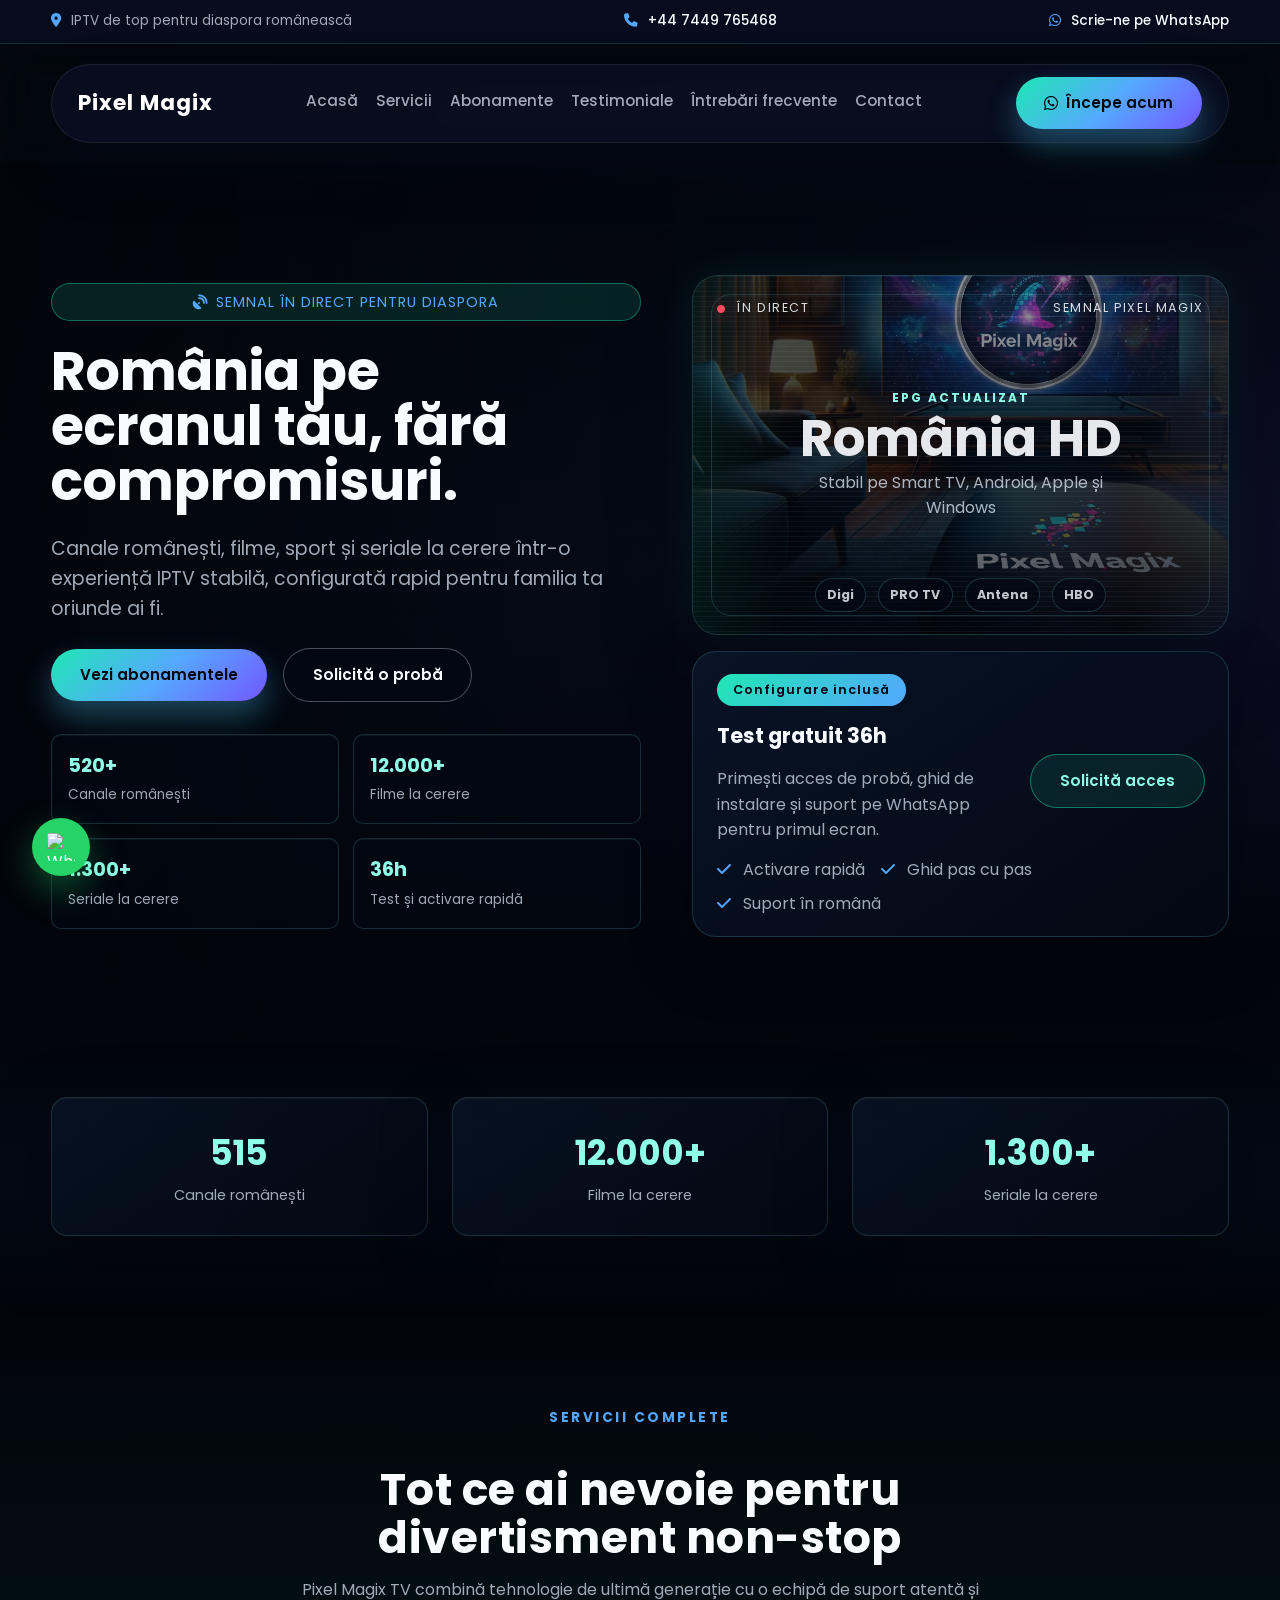
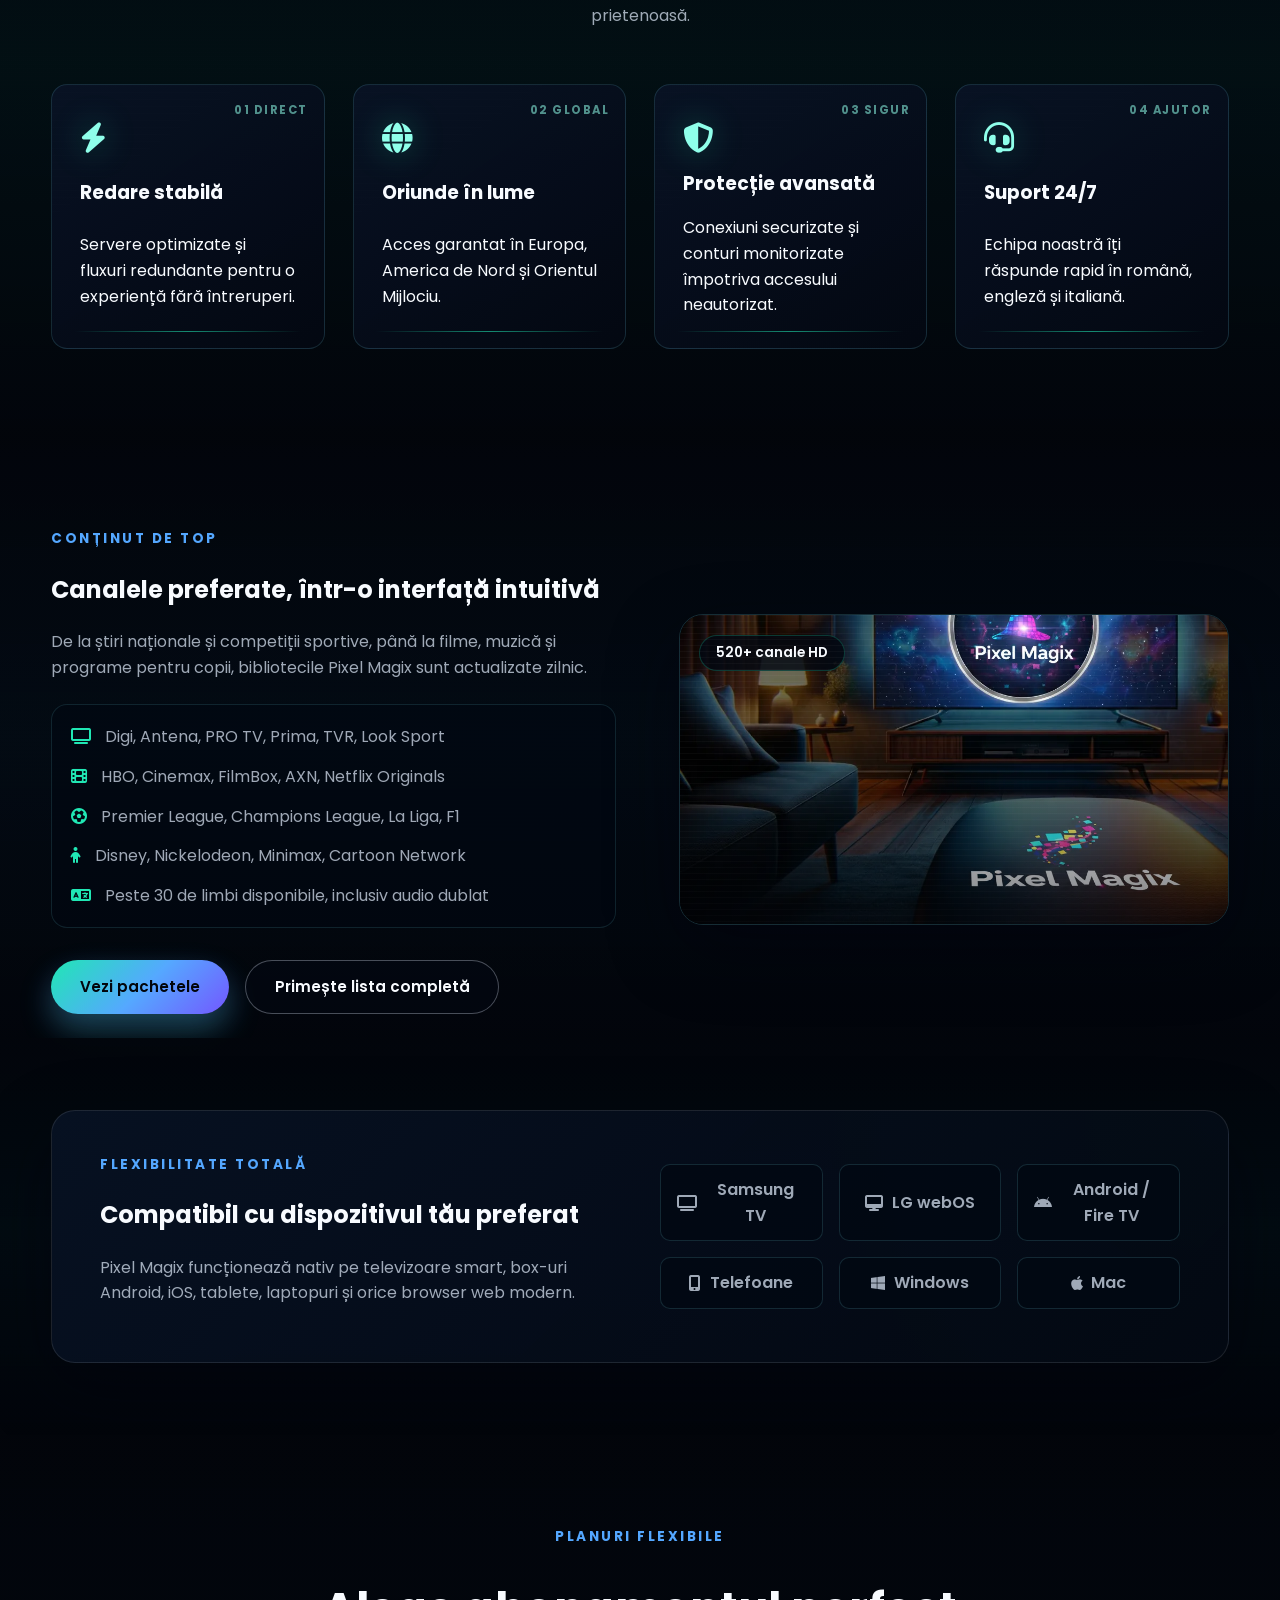
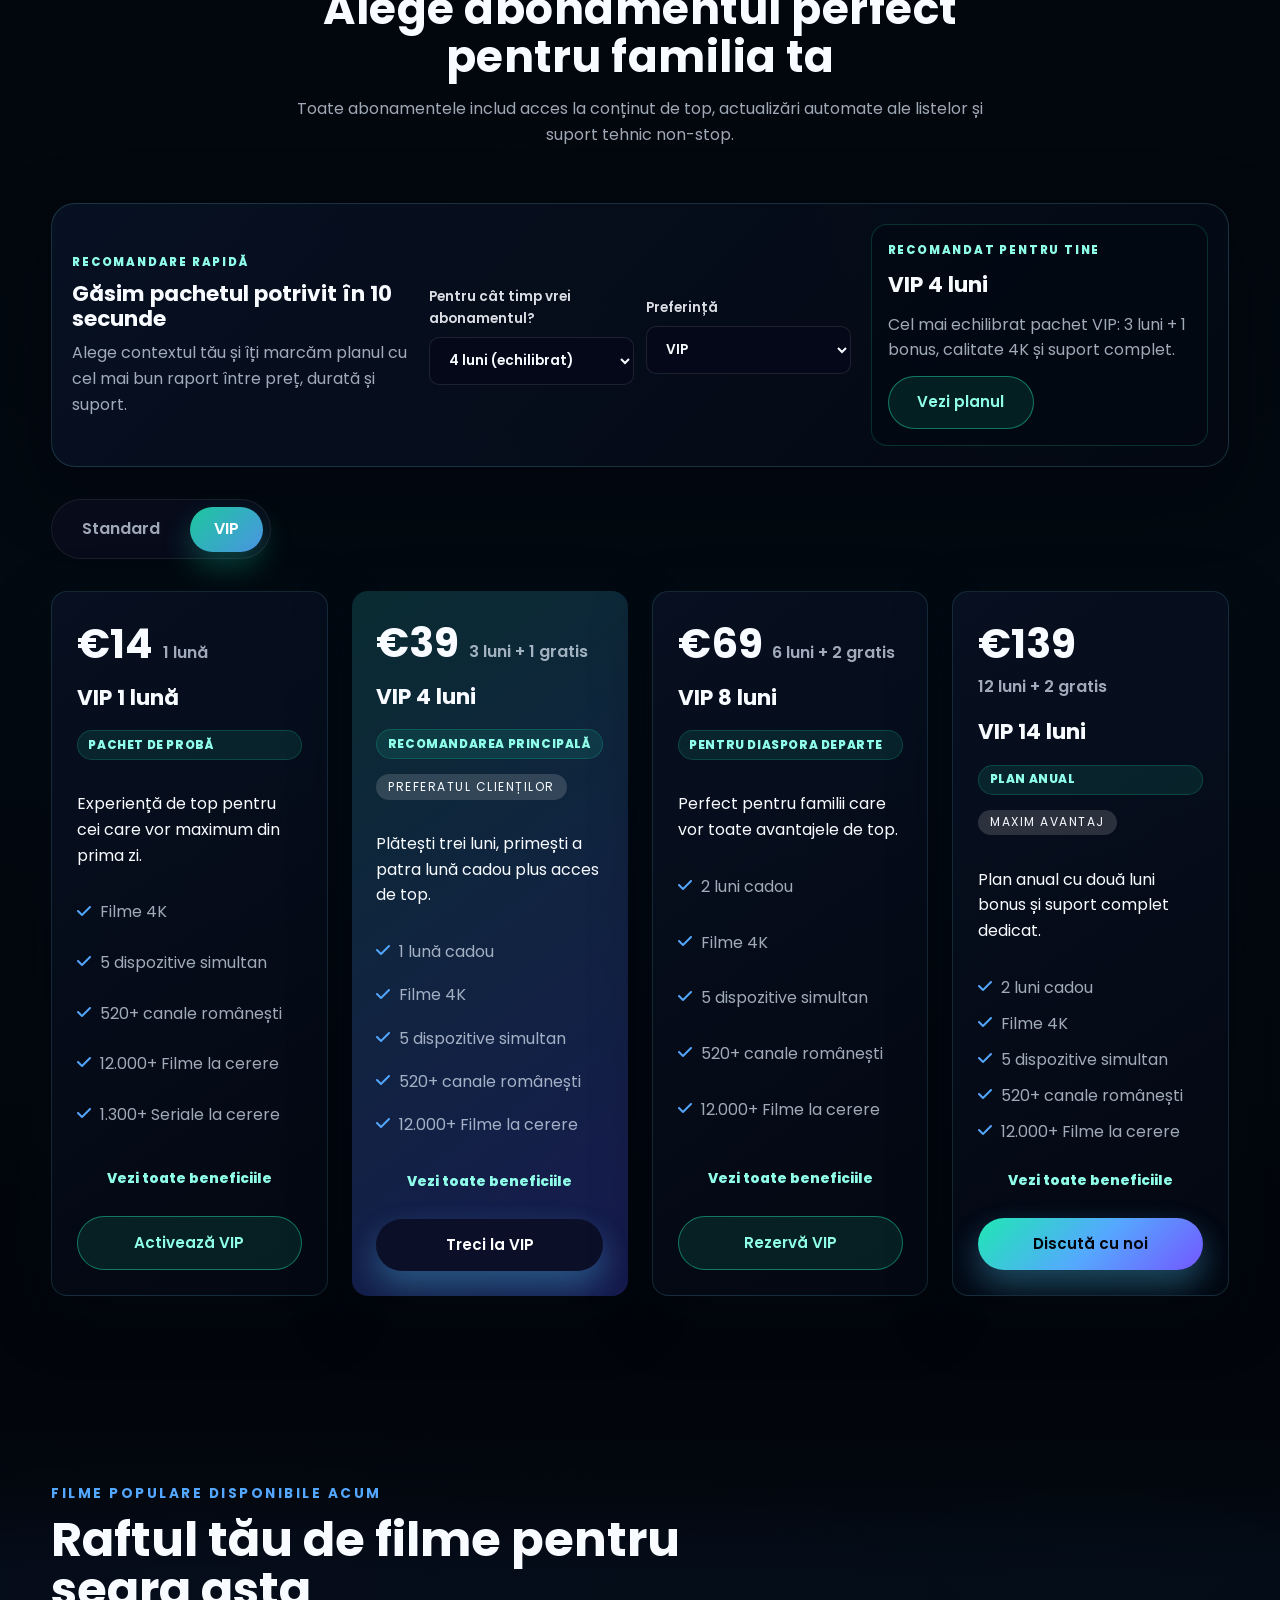
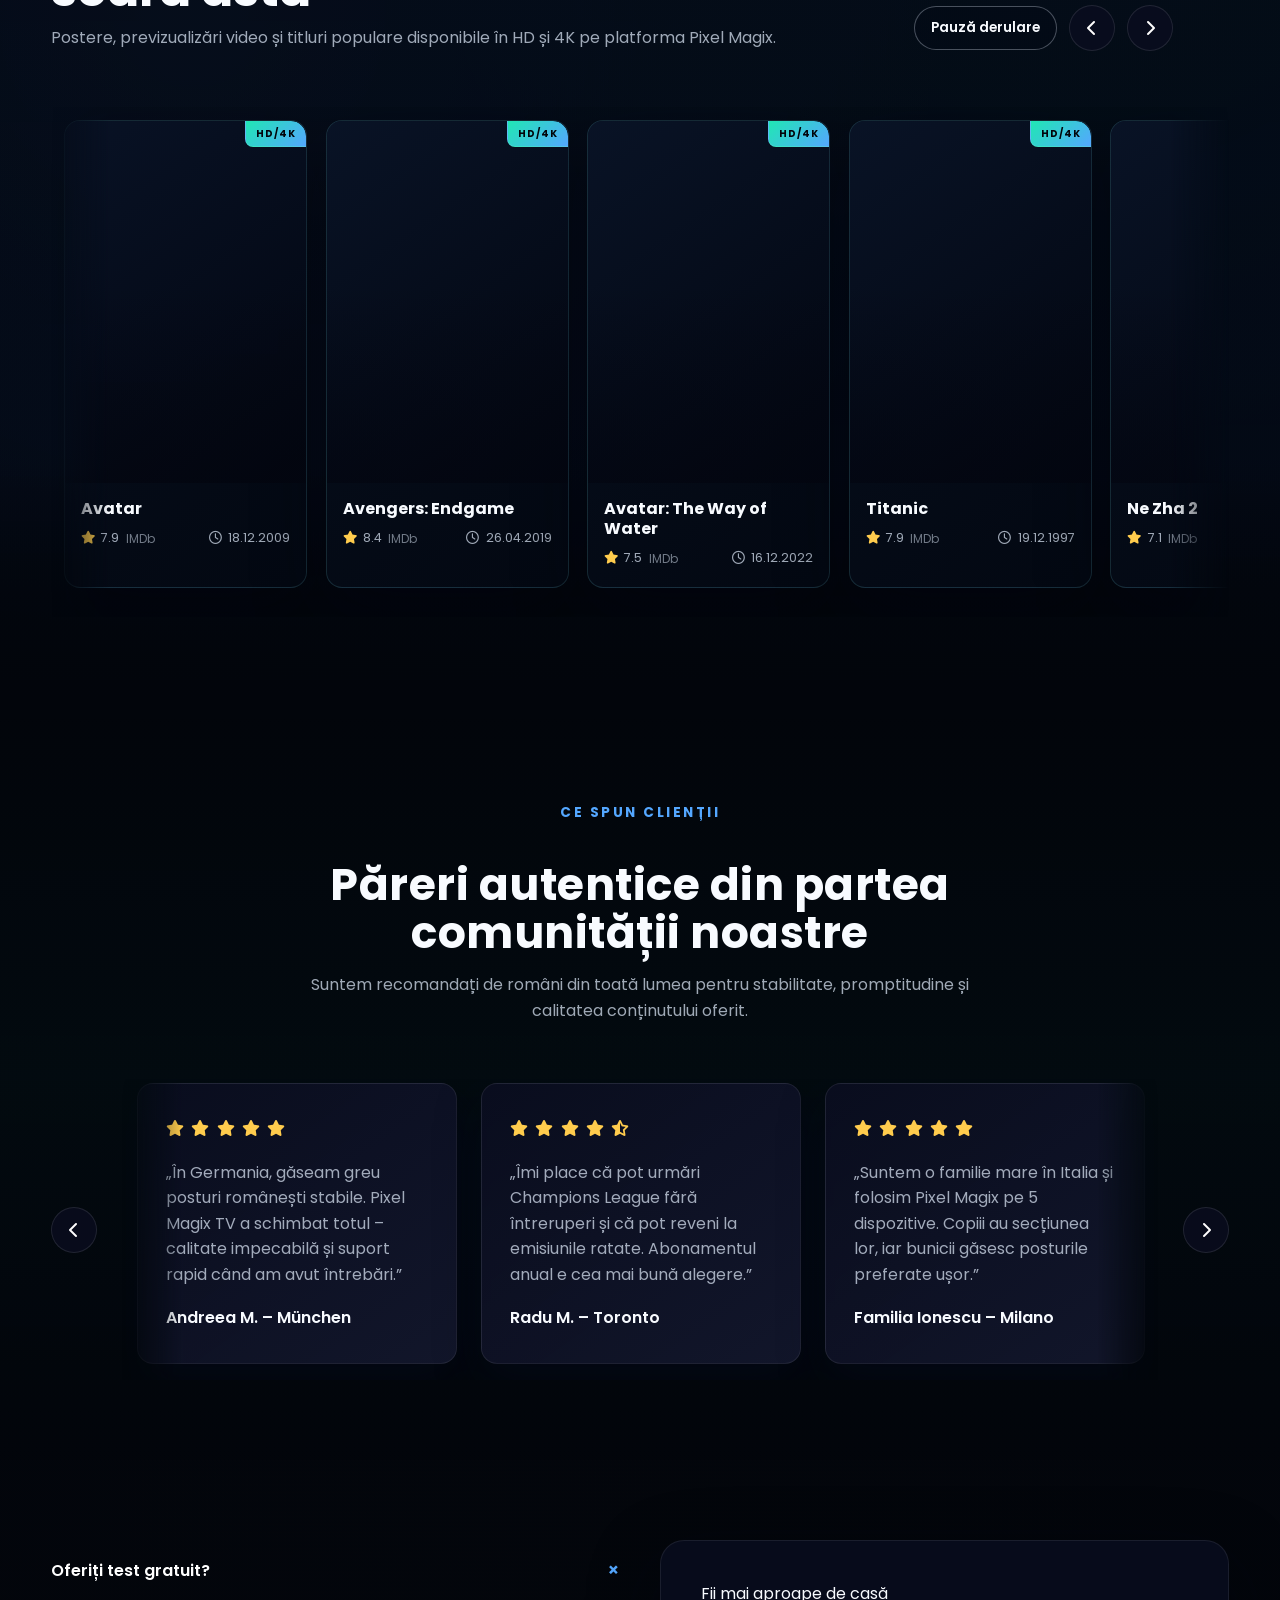
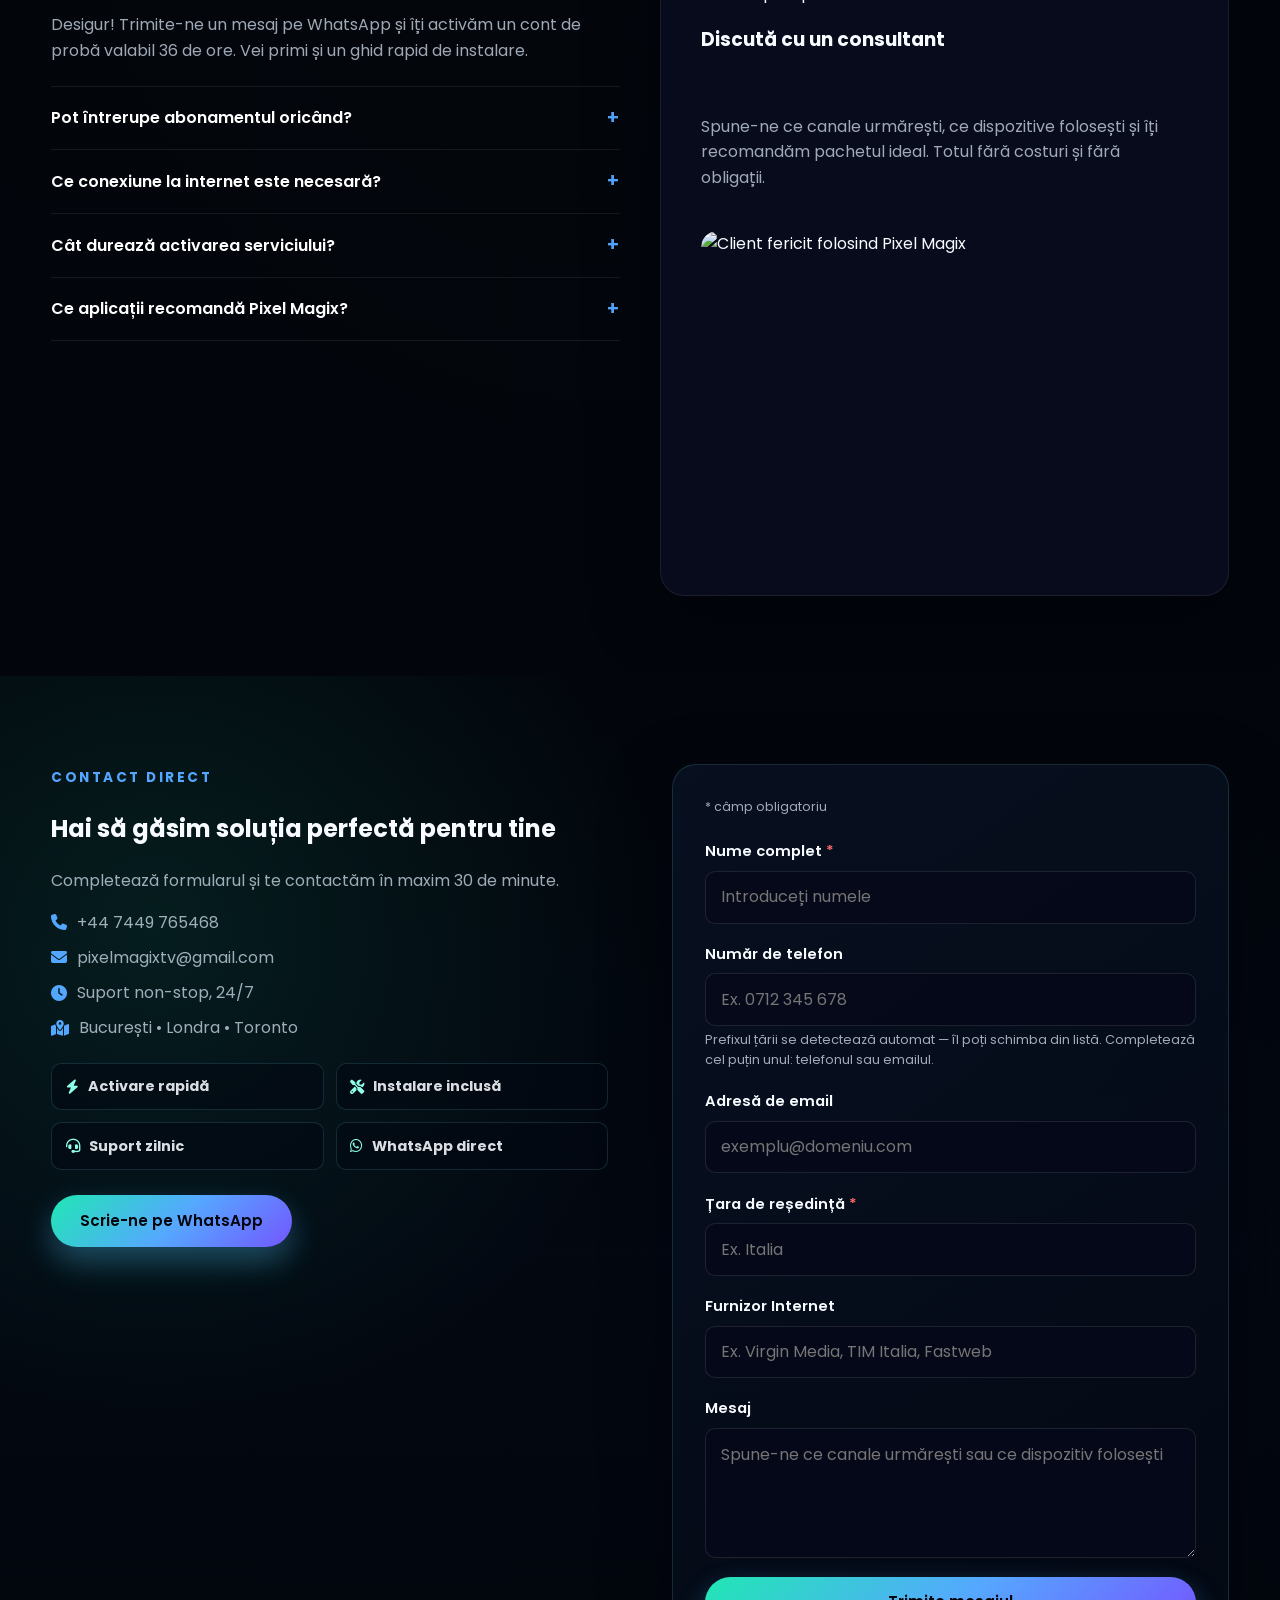
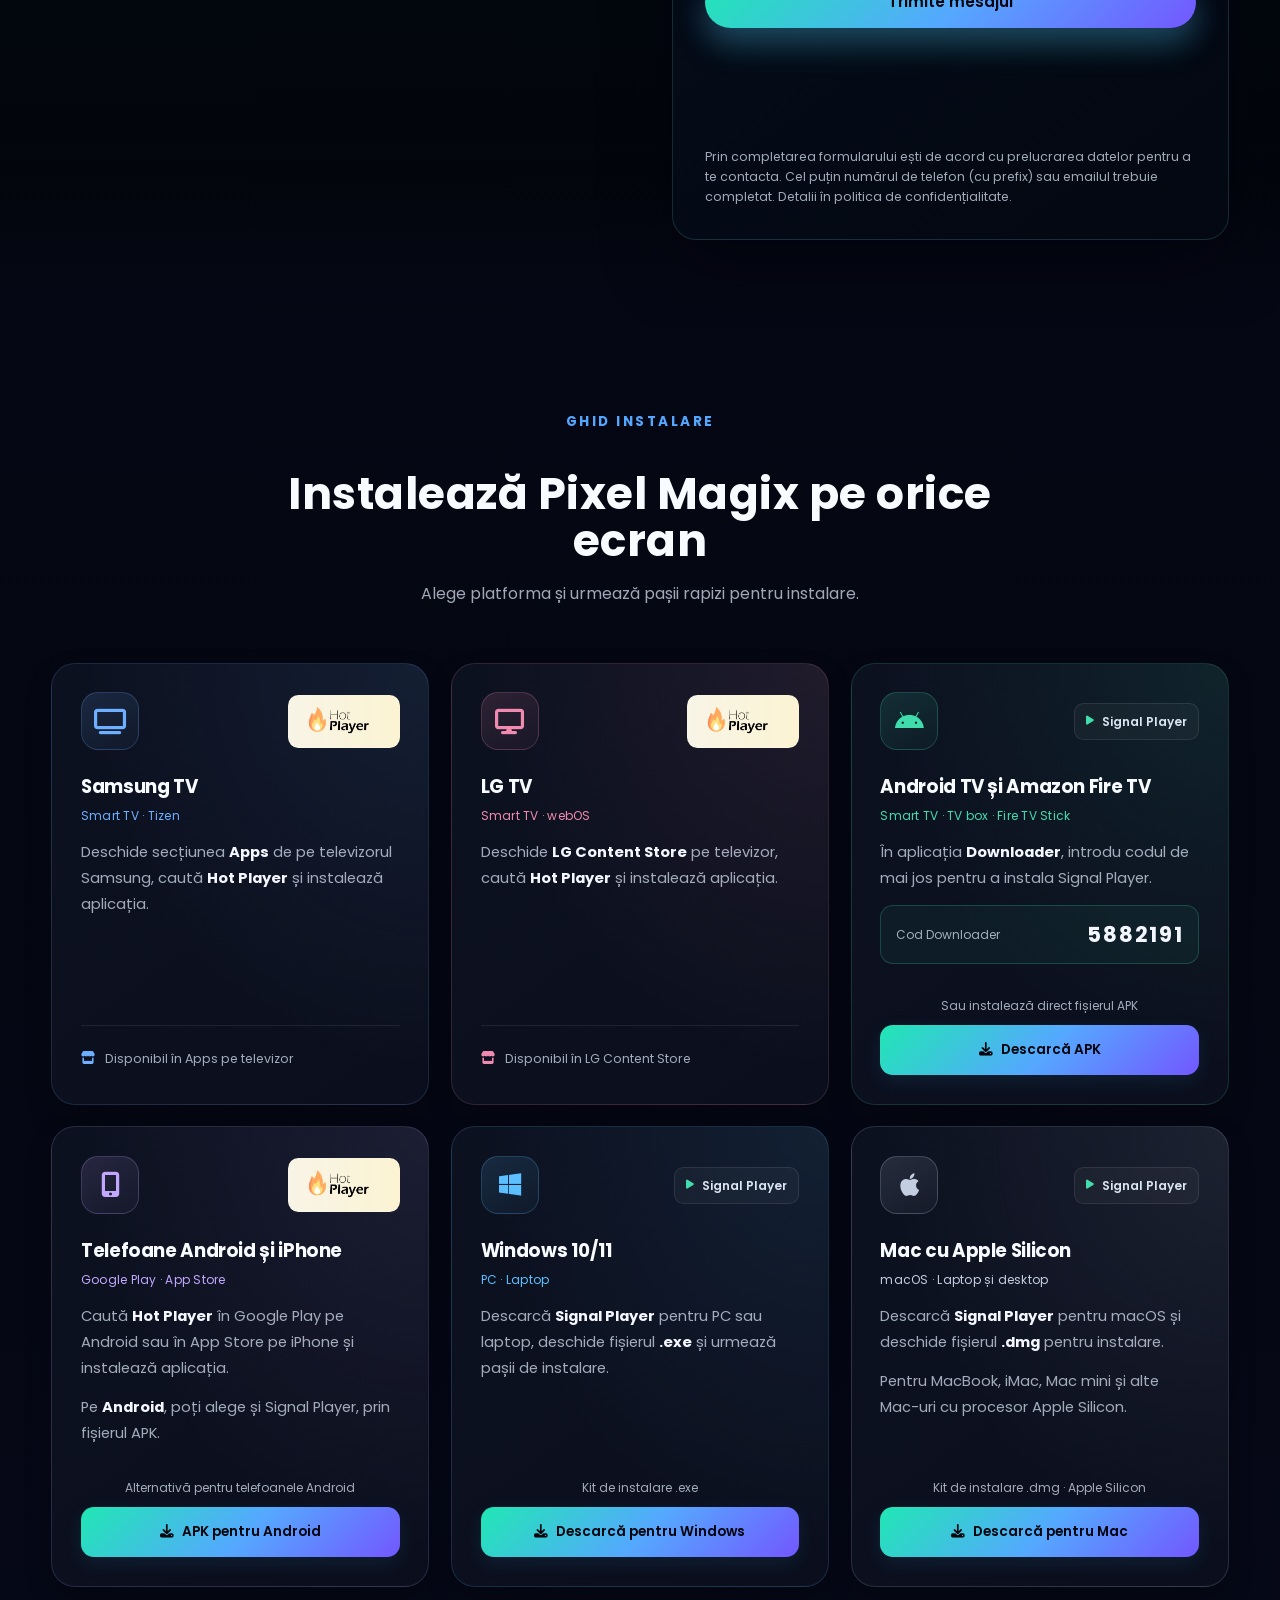
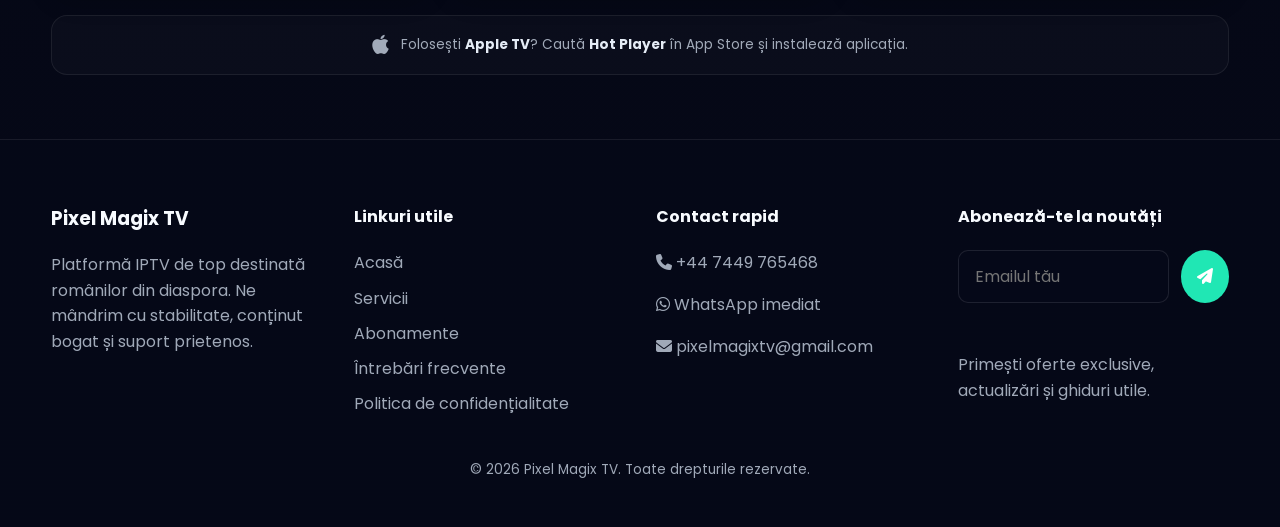
==== commit 357a8433: "Refresh installation guides for Hot Player and Signal Player" ====
--- a/index.html
+++ b/index.html
@@ -40,7 +40,7 @@
     <link rel="icon" type="image/webp" href="Pixel%20Magix.webp">
     <link rel="stylesheet" href="https://cdn.jsdelivr.net/npm/intl-tel-input@25.12.4/build/css/intlTelInput.css"
         integrity="sha384-KgNFOuU4mTPtXZmFu6WaY2/jxbJEA+INAC2SFk+B0vTR9iuuKE+5qujIZY8Mnmzt" crossorigin="anonymous">
-    <link rel="stylesheet" href="style.css?v=responsive-security-2026-09-10">
+    <link rel="stylesheet" href="style.css?v=install-apps-2026-09-10">
     <link href="https://fonts.googleapis.com/css2?family=Poppins:wght@300;400;500;600;700&display=swap"
         rel="stylesheet">
     <link href="https://cdn.jsdelivr.net/npm/aos@2.3.1/dist/aos.css" rel="stylesheet"
@@ -298,8 +298,9 @@
                     <a href="#instalare" data-install-target="lg"><i class="fas fa-desktop"></i> LG webOS</a>
                     <a href="#instalare" data-install-target="android"><i class="fab fa-android"></i> Android / Fire
                         TV</a>
-                    <a href="#instalare" data-install-target="apple"><i class="fab fa-apple"></i> Apple / iOS</a>
+                    <a href="#instalare" data-install-target="mobile"><i class="fas fa-mobile-screen-button"></i> Telefoane</a>
                     <a href="#instalare" data-install-target="windows"><i class="fab fa-windows"></i> Windows</a>
+                    <a href="#instalare" data-install-target="mac"><i class="fab fa-apple"></i> Mac</a>
                 </div>
             </div>
         </section>
@@ -726,7 +727,10 @@
                     <div class="faq-item">
                         <button class="faq-question">Ce aplicații recomandă Pixel Magix?</button>
                         <div class="faq-answer">
-                            <p>BMC sau XCloud TV. La cerere, îți configurăm de la distanță aplicația preferată.</p>
+                            <p>Hot Player pentru Samsung TV, LG TV, Apple TV și telefoane Android sau iPhone.
+                                Signal Player pentru Android TV, Amazon Fire TV, Windows și Mac cu Apple Silicon;
+                                pe telefoanele Android îl poți instala și prin APK.
+                                La cerere, te ajutăm cu instalarea și configurarea.</p>
                         </div>
                     </div>
                 </div>
@@ -832,89 +836,122 @@
                 </div>
                 <div class="install-grid">
                     <article class="install-card" data-install="samsung" data-aos="fade-up">
-                        <div class="install-card__media brand-samsung">
-                            <img src="samsung.webp" alt="Banner aplicație Samsung TV" width="400" height="225" loading="lazy" decoding="async">
+                        <div class="install-card__top">
+                            <span class="install-platform-icon" aria-hidden="true"><i class="fas fa-tv"></i></span>
+                            <img class="install-hot-player-logo" src="hot-player.png" alt="Hot Player" loading="lazy"
+                                width="419" height="200" decoding="async">
                         </div>
                         <div class="install-card__body">
                             <h3>Samsung TV</h3>
-                            <p>Deschideți secțiunea "Apps" pe televizorul dvs. Samsung și căutați aplicația BMC sau,
-                                dacă nu o aveți, căutați aplicația XCloudTV.</p>
+                            <span class="install-platform-label">Smart TV · Tizen</span>
+                            <p>Deschide secțiunea <strong>Apps</strong> de pe televizorul Samsung, caută
+                                <strong>Hot Player</strong> și instalează aplicația.</p>
                             <div class="install-card__footer">
-                                <div class="install-app-logos" aria-label="Aplicații recomandate">
-                                    <img src="bmc logo.png" alt="Siglă aplicație BMC" loading="lazy" width="120" height="40" decoding="async">
-                                    <img src="xcloudtv logo.webp" alt="Siglă aplicație XCloudTV" loading="lazy" width="120"
-                                        height="40" decoding="async">
-                                </div>
+                                <span class="install-store-hint"><i class="fas fa-store" aria-hidden="true"></i> Disponibil în Apps pe televizor</span>
                             </div>
                         </div>
                     </article>
                     <article class="install-card" data-install="lg" data-aos="fade-up" data-aos-delay="100">
-                        <div class="install-card__media brand-lg">
-                            <img src="lg.webp" alt="Banner aplicație LG TV" width="400" height="225" loading="lazy" decoding="async">
+                        <div class="install-card__top">
+                            <span class="install-platform-icon" aria-hidden="true"><i class="fas fa-display"></i></span>
+                            <img class="install-hot-player-logo" src="hot-player.png" alt="Hot Player" loading="lazy"
+                                width="419" height="200" decoding="async">
                         </div>
                         <div class="install-card__body">
                             <h3>LG TV</h3>
-                            <p>Deschide LG Content Store pe televizorul dvs. și caută aplicația BMC sau, dacă nu o
-                                aveți, caută aplicația XCloudTV.</p>
+                            <span class="install-platform-label">Smart TV · webOS</span>
+                            <p>Deschide <strong>LG Content Store</strong> pe televizor, caută
+                                <strong>Hot Player</strong> și instalează aplicația.</p>
                             <div class="install-card__footer">
-                                <div class="install-app-logos" aria-label="Aplicații recomandate">
-                                    <img src="bmc logo.png" alt="Siglă aplicație BMC" loading="lazy" width="120" height="40" decoding="async">
-                                    <img src="xcloudtv logo.webp" alt="Siglă aplicație XCloudTV" loading="lazy" width="120"
-                                        height="40" decoding="async">
-                                </div>
+                                <span class="install-store-hint"><i class="fas fa-store" aria-hidden="true"></i> Disponibil în LG Content Store</span>
                             </div>
                         </div>
                     </article>
                     <article class="install-card" data-install="android" data-aos="fade-up" data-aos-delay="200">
-                        <div class="install-card__media brand-android">
-                            <img src="amazon2.webp" alt="Banner Android TV și Amazon Fire TV" width="400" height="225" loading="lazy" decoding="async">
+                        <div class="install-card__top">
+                            <span class="install-platform-icon" aria-hidden="true"><i class="fab fa-android"></i></span>
+                            <span class="install-app-badge"><i class="fas fa-play" aria-hidden="true"></i> Signal Player</span>
                         </div>
                         <div class="install-card__body">
                             <h3>Android TV și Amazon Fire TV</h3>
-                            <p>În aplicația Downloader, introduceți codul: <strong>694419</strong></p>
-                            <p>Sau puteți descărca direct fișierul APK.</p>
+                            <span class="install-platform-label">Smart TV · TV box · Fire TV Stick</span>
+                            <p>În aplicația <strong>Downloader</strong>, introdu codul de mai jos pentru a instala Signal Player.</p>
+                            <div class="install-code-panel">
+                                <span>Cod Downloader</span>
+                                <strong class="install-downloader-code">5882191</strong>
+                            </div>
                             <div class="install-card__footer">
                                 <div class="install-actions">
-                                    <a class="btn btn--primary" href="https://app.bmcmedia.tv/BMC-Media.apk"
-                                        target="_blank" rel="noopener">Descarcă</a>
+                                    <span class="install-note">Sau instalează direct fișierul APK</span>
+                                    <a class="btn btn--primary" href="https://signal-player.com/signal.apk"
+                                        target="_blank" rel="noopener"><i class="fas fa-download" aria-hidden="true"></i> Descarcă APK</a>
                                 </div>
                             </div>
                         </div>
                     </article>
-                    <article class="install-card" data-install="apple" data-aos="fade-up" data-aos-delay="300">
-                        <div class="install-card__media brand-apple">
-                            <img src="apple.webp" alt="Banner Apple și iOS" width="400" height="225" loading="lazy" decoding="async">
+                    <article class="install-card" data-install="mobile" data-aos="fade-up">
+                        <div class="install-card__top">
+                            <span class="install-platform-icon" aria-hidden="true"><i class="fas fa-mobile-screen-button"></i></span>
+                            <img class="install-hot-player-logo" src="hot-player.png" alt="Hot Player" loading="lazy"
+                                width="419" height="200" decoding="async">
                         </div>
                         <div class="install-card__body">
-                            <h3>Apple / iOS</h3>
-                            <p>Deschide App Store pe televizorul sau telefonul dvs. iOS și căutați aplicația XCloud Mobile
-                            </p>
+                            <h3>Telefoane Android și iPhone</h3>
+                            <span class="install-platform-label">Google Play · App Store</span>
+                            <p>Caută <strong>Hot Player</strong> în Google Play pe Android sau în App Store pe iPhone
+                                și instalează aplicația.</p>
+                            <p>Pe <strong>Android</strong>, poți alege și Signal Player, prin fișierul APK.</p>
                             <div class="install-card__footer">
-                                <div class="install-app-logos" aria-label="Aplicație recomandată">
-                                    <img src="xcloud mobile logo.webp" alt="Siglă aplicație XCloud Mobile" loading="lazy"
-                                        width="140" height="40" decoding="async">
+                                <div class="install-actions">
+                                    <span class="install-note">Alternativă pentru telefoanele Android</span>
+                                    <a class="btn btn--primary" href="https://signal-player.com/signal.apk"
+                                        target="_blank" rel="noopener"><i class="fas fa-download" aria-hidden="true"></i> APK pentru Android</a>
                                 </div>
                             </div>
                         </div>
                     </article>
-                    <article class="install-card" data-install="windows" data-aos="fade-up" data-aos-delay="400">
-                        <div class="install-card__media brand-windows">
-                            <img src="windows.webp" alt="Banner aplicație Windows" width="400" height="225" loading="lazy" decoding="async">
+                    <article class="install-card" data-install="windows" data-aos="fade-up" data-aos-delay="100">
+                        <div class="install-card__top">
+                            <span class="install-platform-icon" aria-hidden="true"><i class="fab fa-windows"></i></span>
+                            <span class="install-app-badge"><i class="fas fa-play" aria-hidden="true"></i> Signal Player</span>
                         </div>
                         <div class="install-card__body">
                             <h3>Windows 10/11</h3>
-                            <p>Descarcă aplicația</p>
+                            <span class="install-platform-label">PC · Laptop</span>
+                            <p>Descarcă <strong>Signal Player</strong> pentru PC sau laptop, deschide fișierul
+                                <strong>.exe</strong> și urmează pașii de instalare.</p>
                             <div class="install-card__footer">
-                                <span class="install-note">Link Windows actual - actualizăm dacă este necesar alt
-                                    kit.</span>
                                 <div class="install-actions">
-                                    <a class="btn btn--primary" href="https://app.bmcmedia.tv/BMC-Beta.exe"
-                                        target="_blank" rel="noopener">Descarcă</a>
+                                    <span class="install-note">Kit de instalare .exe</span>
+                                    <a class="btn btn--primary" href="https://signal-player.com/signal.exe"
+                                        target="_blank" rel="noopener"><i class="fas fa-download" aria-hidden="true"></i> Descarcă pentru Windows</a>
                                 </div>
                             </div>
                         </div>
                     </article>
-                </div>
+                    <article class="install-card" data-install="mac" data-aos="fade-up" data-aos-delay="200">
+                        <div class="install-card__top">
+                            <span class="install-platform-icon" aria-hidden="true"><i class="fab fa-apple"></i></span>
+                            <span class="install-app-badge"><i class="fas fa-play" aria-hidden="true"></i> Signal Player</span>
+                        </div>
+                        <div class="install-card__body">
+                            <h3>Mac cu Apple Silicon</h3>
+                            <span class="install-platform-label">macOS · Laptop și desktop</span>
+                            <p>Descarcă <strong>Signal Player</strong> pentru macOS și deschide fișierul
+                                <strong>.dmg</strong> pentru instalare.</p>
+                            <p>Pentru MacBook, iMac, Mac mini și alte Mac-uri cu procesor Apple Silicon.</p>
+                            <div class="install-card__footer">
+                                <div class="install-actions">
+                                    <span class="install-note">Kit de instalare .dmg · Apple Silicon</span>
+                                    <a class="btn btn--primary" href="https://signal-player.com/signal.dmg"
+                                        target="_blank" rel="noopener"><i class="fas fa-download" aria-hidden="true"></i> Descarcă pentru Mac</a>
+                                </div>
+                            </div>
+                        </div>
+                    </article>
+                </div>
+                <p class="install-apple-tv-note"><i class="fab fa-apple" aria-hidden="true"></i>
+                    <span>Folosești <strong>Apple TV</strong>? Caută <strong>Hot Player</strong> în App Store și instalează aplicația.</span></p>
             </div>
         </section>
     </main>
@@ -1009,7 +1046,7 @@
     <script src="https://cdn.jsdelivr.net/npm/intl-tel-input@25.12.4/build/js/intlTelInput.min.js"
         integrity="sha384-MaP+WODIptSC7Wk4y9Nk8mXLNQ6IqnRFPz1xfc40J25Tr215Ll4YjcBXEPxjiFhG"
         crossorigin="anonymous" defer></script>
-    <script src="script.js?v=responsive-security-2026-09-10" defer></script>
+    <script src="script.js?v=install-apps-2026-09-10" defer></script>
 </body>
 
 </html>
--- a/style.css
+++ b/style.css
@@ -2005,187 +2005,220 @@
 
 .install-grid {
     display: grid;
-    grid-template-columns: repeat(auto-fit, minmax(210px, 1fr));
+    grid-template-columns: minmax(0, 1fr);
     gap: 1.35rem;
     align-items: stretch;
 }
 
 .install-card {
-    position: relative;
-    padding: 1.8rem;
-    background: linear-gradient(145deg, rgba(10, 13, 32, 0.9), rgba(12, 16, 38, 0.82));
+    --install-accent: 110, 175, 255;
+    position: relative;
+    min-width: 0;
+    padding: clamp(1.25rem, 3vw, 1.8rem);
+    scroll-margin-top: 7rem;
+    background:
+        radial-gradient(ellipse at 100% 0%, rgba(var(--install-accent), 0.09), transparent 65%),
+        linear-gradient(145deg, #0c1120, #0b0f1d);
     border-radius: var(--radius-lg);
-    border: 1px solid rgba(255, 255, 255, 0.08);
-    box-shadow: 0 12px 26px rgba(0, 0, 0, 0.45);
-    display: grid;
-    grid-template-rows: auto 1fr;
+    border: 1px solid rgba(var(--install-accent), 0.16);
+    box-shadow: 0 12px 26px rgba(0, 0, 0, 0.22);
+    display: flex;
+    flex-direction: column;
+    gap: 1.5rem;
+    overflow: hidden;
+    transition: transform 180ms ease, box-shadow 180ms ease, border-color 180ms ease;
+}
+
+.install-card[data-install="lg"] { --install-accent: 240, 138, 175; }
+.install-card[data-install="android"] { --install-accent: 63, 221, 172; }
+.install-card[data-install="mobile"] { --install-accent: 194, 167, 255; }
+.install-card[data-install="windows"] { --install-accent: 92, 191, 255; }
+.install-card[data-install="mac"] { --install-accent: 195, 207, 225; }
+
+.install-card:hover,
+.install-card:focus-within {
+    border-color: rgba(var(--install-accent), 0.4);
+    box-shadow: 0 18px 40px rgba(0, 0, 0, 0.35);
+}
+
+@media (hover: hover) {
+    .install-card:hover { transform: translateY(-4px); }
+}
+
+.install-card.highlight-install {
+    border-color: rgba(var(--install-accent), 0.8);
+    box-shadow: 0 0 0 3px rgba(var(--install-accent), 0.12), 0 18px 42px rgba(0, 0, 0, 0.3);
+}
+
+.install-card__top {
+    display: flex;
+    align-items: center;
+    justify-content: space-between;
     gap: 1rem;
-    overflow: hidden;
-    backdrop-filter: blur(8px);
-    transition: transform 180ms ease, box-shadow 180ms ease, border-color 180ms ease;
-}
-
-.install-card::before {
-    content: '';
-    position: absolute;
-    inset: 0;
-    background: linear-gradient(135deg, rgba(84, 167, 255, 0.14), rgba(32, 231, 180, 0.14));
-    opacity: 0;
-    transition: var(--transition);
-}
-
-.install-card:hover::before {
-    opacity: 1;
-}
-
-.install-card:hover {
-    transform: translateY(-6px);
-    border-color: rgba(255, 255, 255, 0.18);
-    box-shadow: 0 18px 40px rgba(0, 0, 0, 0.5);
-}
-
-.install-card.highlight-install {
-    border-color: rgba(32, 231, 180, 0.6);
-    box-shadow: 0 18px 42px rgba(32, 231, 180, 0.24);
-    transform: translateY(-8px);
-    transition: transform 180ms ease, box-shadow 200ms ease, border-color 160ms ease;
-}
-
-.install-card__media {
-    position: relative;
-    aspect-ratio: 16 / 9;
-    width: 100%;
-    border-radius: calc(var(--radius-md) + 4px);
+}
+
+.install-platform-icon {
     display: grid;
     place-items: center;
-    overflow: hidden;
-    padding: 0.45rem;
-    background: linear-gradient(135deg, rgba(255, 255, 255, 0.05), rgba(84, 167, 255, 0.1));
-    box-shadow: inset 0 0 0 1px rgba(255, 255, 255, 0.08), 0 16px 32px rgba(0, 0, 0, 0.35);
-}
-
-.install-card__media span {
-    position: relative;
-    z-index: 1;
-    color: #fff;
-    font-weight: 700;
-    letter-spacing: 1px;
-    text-transform: uppercase;
-    font-size: 0.9rem;
-    text-align: center;
-    padding: 0 0.5rem;
-}
-
-.install-card__media::after {
-    content: '';
-    position: absolute;
-    inset: 0;
-    background: radial-gradient(circle at 25% 20%, rgba(255, 255, 255, 0.14), transparent 45%),
-        radial-gradient(circle at 78% 65%, rgba(84, 167, 255, 0.12), transparent 45%);
-    opacity: 0.45;
-    pointer-events: none;
-}
-
-.install-card__media img {
-    width: 100%;
-    height: 100%;
-    object-fit: contain;
-    object-position: center;
-    padding: 0.25rem;
-    border-radius: inherit;
+    flex: 0 0 58px;
+    height: 58px;
+    border-radius: 17px;
+    border: 1px solid rgba(var(--install-accent), 0.22);
+    background: linear-gradient(140deg, rgba(var(--install-accent), 0.15), rgba(var(--install-accent), 0.04));
+    color: rgb(var(--install-accent));
+    font-size: 1.6rem;
+}
+
+.install-hot-player-logo {
     display: block;
-    filter: drop-shadow(0 8px 18px rgba(0, 0, 0, 0.35));
-}
-
-.brand-samsung {
-    background: linear-gradient(135deg, rgba(16, 32, 72, 0.9), rgba(42, 78, 147, 0.9));
-}
-
-.brand-lg {
-    background: linear-gradient(135deg, rgba(45, 16, 70, 0.9), rgba(115, 54, 146, 0.9));
-}
-
-.brand-android {
-    background: linear-gradient(135deg, rgba(12, 46, 46, 0.9), rgba(36, 128, 108, 0.9));
-}
-
-.brand-apple {
-    background: linear-gradient(135deg, rgba(14, 15, 26, 0.92), rgba(54, 58, 78, 0.9));
-}
-
-.brand-windows {
-    background: linear-gradient(135deg, rgba(16, 40, 78, 0.92), rgba(42, 98, 172, 0.9));
-}
-
-@media (min-width: 1200px) {
-    .install-grid {
-        grid-template-columns: repeat(5, minmax(0, 1fr));
-    }
-}
-
-@media (min-width: 1025px) {
-    .recent-movies-controls {
-        margin-right: 3.5rem;
-    }
-}
+    width: 112px;
+    height: auto;
+    max-width: 50%;
+    border-radius: 0.65rem;
+}
+
+.install-app-badge {
+    display: inline-flex;
+    align-items: center;
+    gap: 0.5rem;
+    padding: 0.5rem 0.7rem;
+    border-radius: 0.6rem;
+    border: 1px solid rgba(255, 255, 255, 0.09);
+    background: rgba(255, 255, 255, 0.035);
+    color: #dce6f3;
+    font-size: 0.75rem;
+    font-weight: 600;
+    white-space: nowrap;
+}
+
+.install-app-badge i { color: #43ddac; font-size: 0.65rem; }
 
 .install-card__body {
-    position: relative;
-    z-index: 1;
-    display: flex;
+    display: flex;
+    flex: 1;
     flex-direction: column;
-    gap: 0.6rem;
-    height: 100%;
+    gap: 0.85rem;
+}
+
+.install-card h3 {
+    margin: 0;
+    font-size: 1.15rem;
+    line-height: 1.45;
+    letter-spacing: -0.02em;
+}
+
+.install-platform-label {
+    margin-top: -0.55rem;
+    margin-bottom: 0.1rem;
+    color: rgb(var(--install-accent));
+    font-size: 0.75rem;
+    letter-spacing: 0.02em;
+}
+
+.install-card p {
+    margin: 0;
+    color: var(--color-text-muted);
+    font-size: 0.92rem;
+    line-height: 1.75;
+}
+
+.install-card strong { color: #f4f7ff; }
+
+.install-code-panel {
+    display: flex;
+    flex-wrap: wrap;
+    align-items: center;
+    justify-content: space-between;
+    gap: 0.25rem 0.75rem;
+    padding: 0.7rem 0.9rem;
+    border: 1px solid rgba(var(--install-accent), 0.23);
+    border-radius: 0.8rem;
+    background: rgba(var(--install-accent), 0.06);
+}
+
+.install-code-panel span {
+    color: var(--color-text-muted);
+    font-size: 0.75rem;
+}
+
+.install-downloader-code {
+    white-space: nowrap;
+    font-size: 1.35rem;
+    font-variant-numeric: tabular-nums;
+    letter-spacing: 0.08em;
+    user-select: all;
 }
 
 .install-card__footer {
     margin-top: auto;
-    display: grid;
+    padding-top: 1.15rem;
+}
+
+.install-actions {
+    display: flex;
+    flex-direction: column;
+    align-items: stretch;
+    gap: 0.6rem;
+}
+
+.install-actions .btn {
+    width: 100%;
+    max-width: 100%;
+    min-height: 50px;
+    padding: 0.85rem 0.75rem;
+    border-radius: 0.8rem;
+    font-size: 0.85rem;
+    text-align: center;
+    white-space: normal;
+    box-shadow: 0 6px 18px rgba(42, 145, 204, 0.13);
+}
+
+.install-note {
+    color: var(--color-text-muted);
+    font-size: 0.75rem;
+    text-align: center;
+}
+
+.install-store-hint {
+    display: flex;
+    align-items: center;
     gap: 0.65rem;
-    justify-items: center;
-}
-
-.install-card h3 {
-    margin: 0;
-    font-size: 1.1rem;
-}
-
-.install-card p {
-    margin: 0;
-    color: var(--color-text-muted);
-}
-
-.install-card strong {
-    color: #fff;
-}
-
-.install-actions {
-    display: flex;
-    flex-direction: column;
-    align-items: center;
-    gap: 0.5rem;
-}
-
-.install-note {
-    font-size: 0.9rem;
-    color: var(--color-text-muted);
-    text-align: center;
-}
-
-.install-app-logos {
+    min-height: 50px;
+    padding-top: 1rem;
+    border-top: 1px solid rgba(255, 255, 255, 0.08);
+    color: var(--color-text-muted);
+    font-size: 0.78rem;
+}
+
+.install-store-hint i { color: rgb(var(--install-accent)); }
+
+.install-apple-tv-note {
     display: flex;
     align-items: center;
     justify-content: center;
-    gap: 0.75rem;
-    flex-wrap: wrap;
-}
-
-.install-app-logos img {
-    height: 32px;
-    width: auto;
-    max-width: 140px;
-    object-fit: contain;
-    filter: drop-shadow(0 6px 12px rgba(0, 0, 0, 0.35));
+    gap: 0.8rem;
+    margin: 1.75rem 0 0;
+    padding: 1.1rem 1.25rem;
+    border: 1px solid rgba(255, 255, 255, 0.07);
+    border-radius: 1rem;
+    background: rgba(255, 255, 255, 0.025);
+    color: var(--color-text-muted);
+    font-size: 0.85rem;
+}
+
+.install-apple-tv-note i { font-size: 1.4rem; }
+.install-apple-tv-note strong { color: #e5ecf6; }
+
+@media (min-width: 640px) {
+    .install-grid { grid-template-columns: repeat(2, minmax(0, 1fr)); }
+}
+
+@media (min-width: 1024px) {
+    .install-grid { grid-template-columns: repeat(3, minmax(0, 1fr)); }
+}
+
+@media (min-width: 1025px) {
+    .recent-movies-controls { margin-right: 3.5rem; }
 }
 
 .footer-section {
@@ -2931,6 +2964,17 @@
     text-align: center;
     color: var(--color-text-muted);
     font-size: 0.85rem;
+}
+
+.install-app-logos .install-hot-player-logo {
+    width: 146px;
+    height: auto;
+    max-width: 100%;
+    border-radius: 0.65rem;
+}
+
+.install-apple-tv-note {
+    margin: 1.75rem 0 0;
 }
 
 /* Responsive and keyboard refinements; preserve all existing page sections. */
